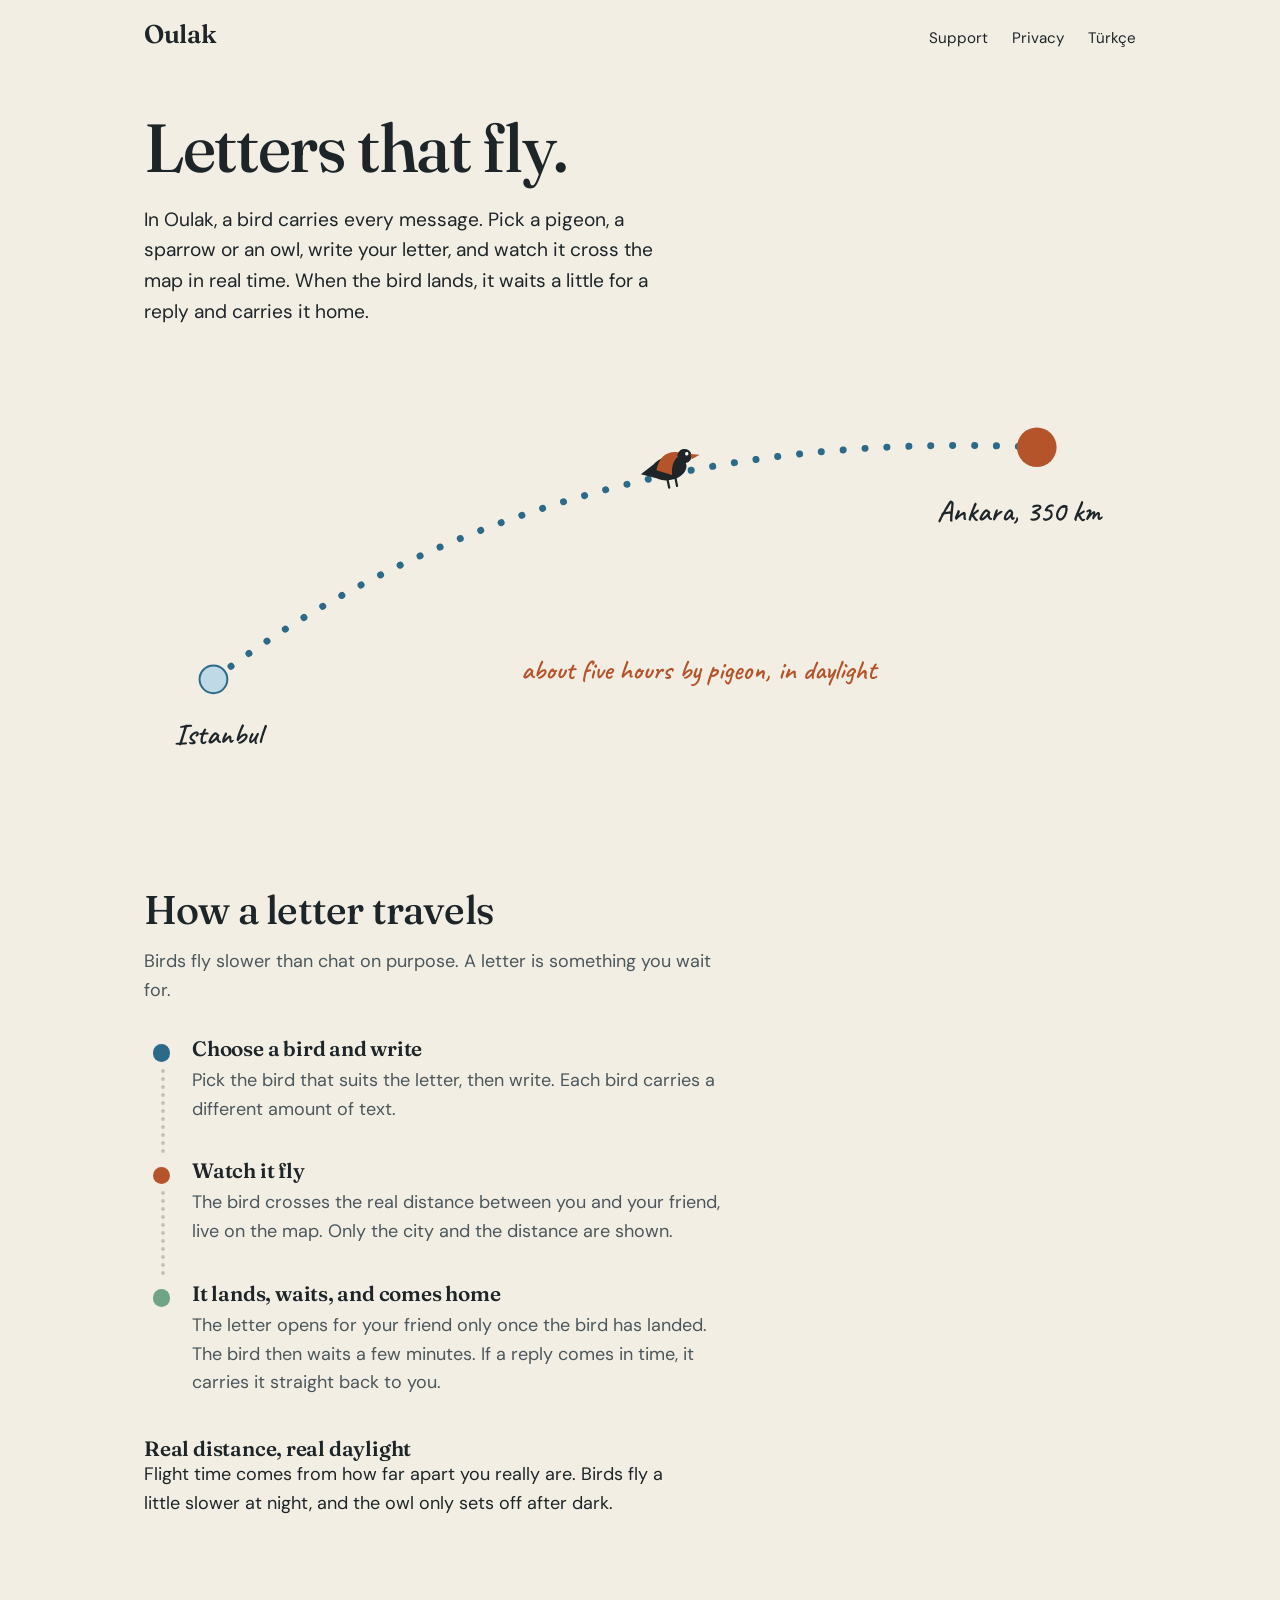
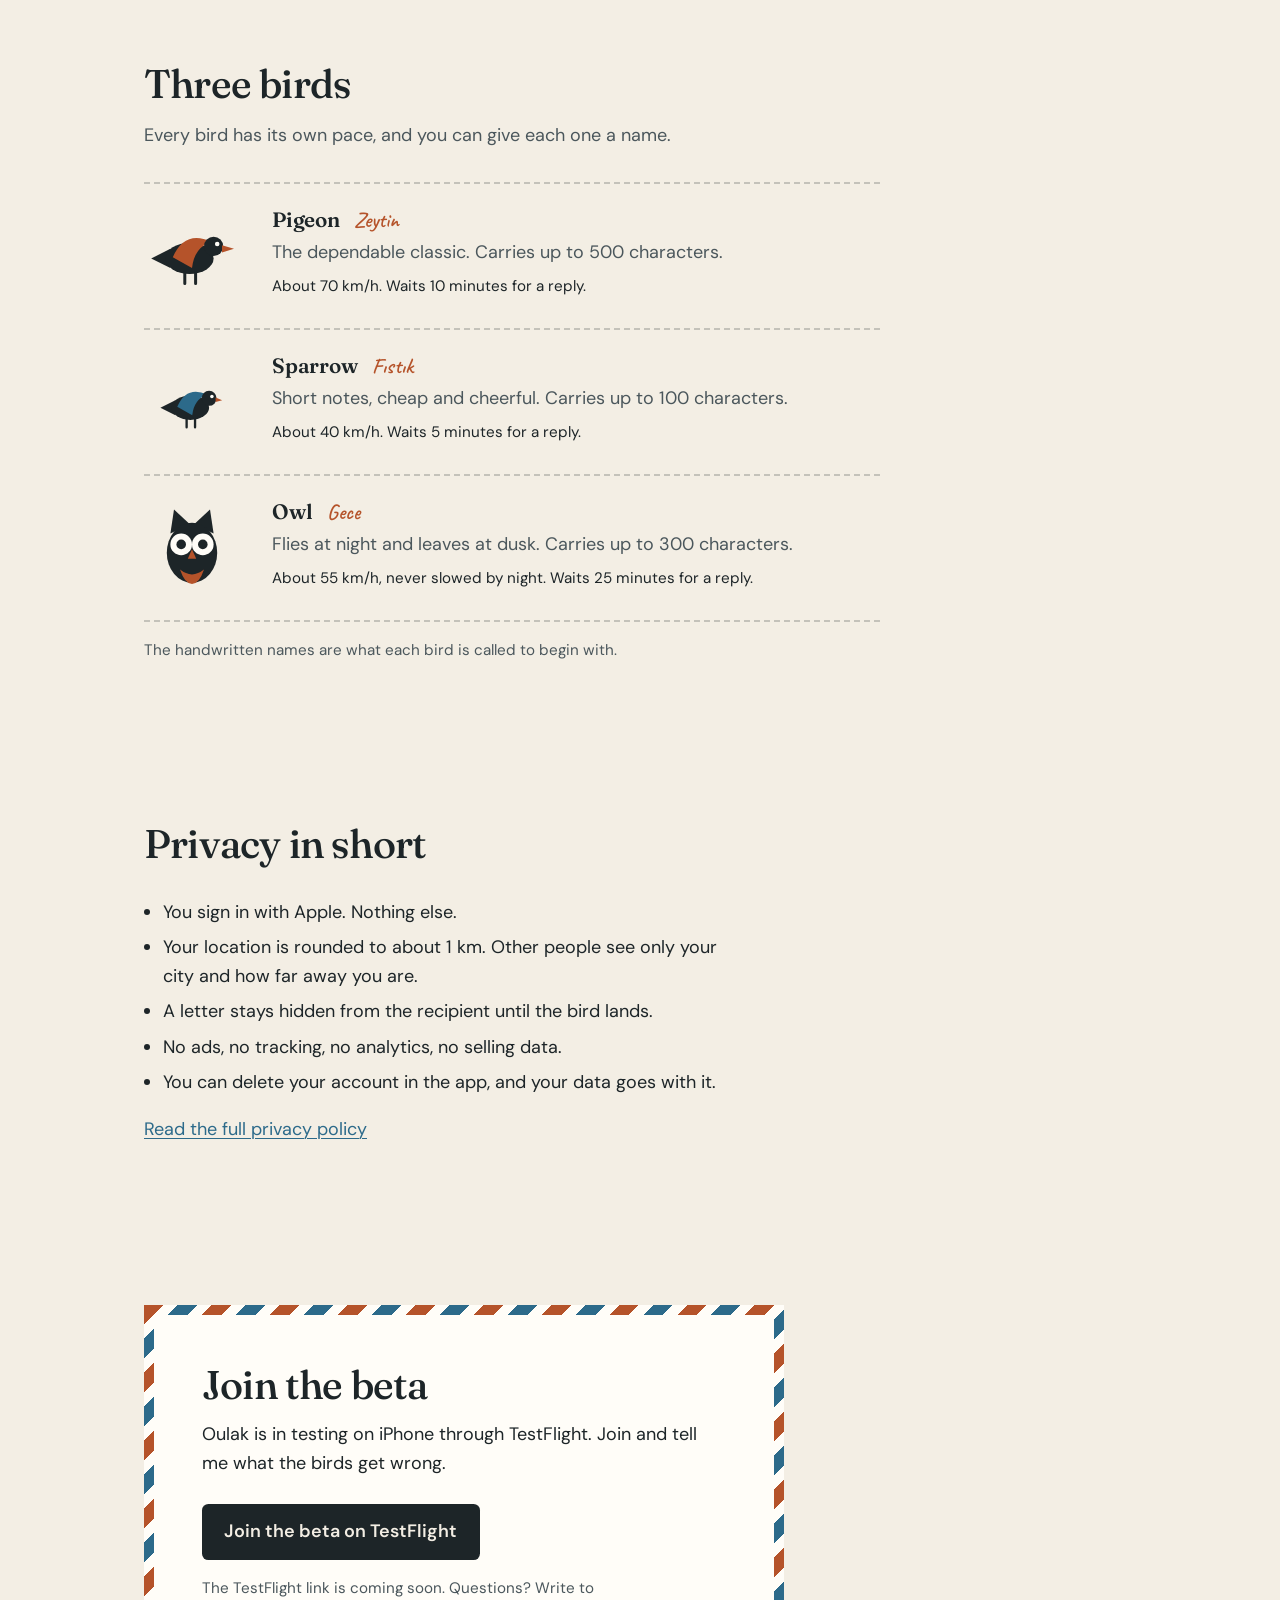
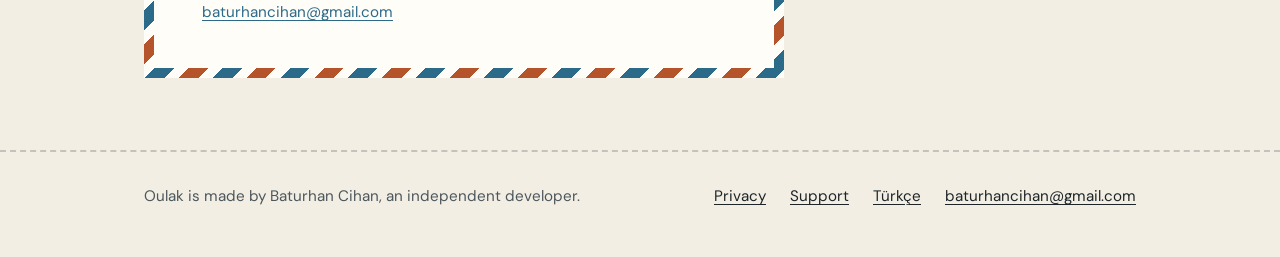
==== index.html @ 566d4d0f "Oulak website: landing, privacy policy and support in English and Turkish Co-Authored-By: Claude Opu" ====
<!doctype html>
<html lang="en">
<head>
<meta charset="utf-8">
<meta name="viewport" content="width=device-width, initial-scale=1">
<meta name="color-scheme" content="light dark">
<meta name="theme-color" content="#F3EEE4" media="(prefers-color-scheme: light)">
<meta name="theme-color" content="#151B1E" media="(prefers-color-scheme: dark)">
<title>Oulak: letters that fly</title>
<meta name="description" content="Oulak is an iPhone app where every letter is carried by a bird. Pick a pigeon, sparrow or owl, write, and watch it cross the map in real time.">
<link rel="alternate" hreflang="en" href="index.html">
<link rel="alternate" hreflang="tr" href="tr/index.html">
<link rel="alternate" hreflang="x-default" href="index.html">
<!-- TODO: once the site has a final domain, make og:image, og:url and the hreflang hrefs absolute URLs. -->
<meta property="og:type" content="website">
<meta property="og:site_name" content="Oulak">
<meta property="og:title" content="Oulak: letters that fly">
<meta property="og:description" content="Oulak is an iPhone app where every letter is carried by a bird. Pick a pigeon, sparrow or owl, write, and watch it cross the map in real time.">
<meta property="og:locale" content="en_US">
<meta property="og:locale:alternate" content="tr_TR">
<meta property="og:image" content="img/og.png">
<meta name="twitter:card" content="summary">
<link rel="icon" type="image/png" sizes="32x32" href="favicon-32.png">
<link rel="apple-touch-icon" href="apple-touch-icon.png">
<link rel="stylesheet" href="style.css">
</head>
<body>
<svg width="0" height="0" style="position:absolute" aria-hidden="true" focusable="false"><defs>
<symbol id="pigeon" viewBox="0 0 80 80" class="bird-art"><polygon class="b-ink" points="6,42 22,34 22,50"/><ellipse class="b-ink" cx="38" cy="42" rx="20" ry="13"/><path class="b-terra" d="M24 41 Q34 18 56 28 Q42 33 40 50 Z"/><circle class="b-ink" cx="58" cy="32" r="8"/><circle class="b-face" cx="61" cy="30" r="1.9"/><polygon class="b-terra" points="65,31 75,34 65,37"/><path d="M34 54v9M43 54v9" stroke="currentColor" stroke-width="2.5" stroke-linecap="round" fill="none"/></symbol>
<symbol id="sparrow" viewBox="0 0 80 80" class="bird-art"><g transform="translate(9 12) scale(.78)"><polygon class="b-ink" points="6,42 22,34 22,50"/><ellipse class="b-ink" cx="38" cy="42" rx="20" ry="13"/><path class="b-acc" d="M24 41 Q34 18 56 28 Q42 33 40 50 Z"/><circle class="b-ink" cx="58" cy="32" r="8"/><circle class="b-face" cx="61" cy="30" r="1.9"/><polygon class="b-terra" points="65,31 72,34 65,36"/><path d="M34 54v9M43 54v9" stroke="currentColor" stroke-width="2.5" stroke-linecap="round" fill="none"/></g></symbol>
<symbol id="owl" viewBox="0 0 80 80" class="bird-art"><polygon class="b-ink" points="22,28 25,8 38,20"/><polygon class="b-ink" points="58,28 55,8 42,20"/><ellipse class="b-ink" cx="40" cy="44" rx="21" ry="25"/><path class="b-terra" d="M30 58 Q40 66 50 58 Q46 70 40 70 Q34 70 30 58Z"/><circle class="b-face" cx="31" cy="37" r="9"/><circle class="b-face" cx="49" cy="37" r="9"/><circle class="b-ink" cx="31" cy="37" r="4"/><circle class="b-ink" cx="49" cy="37" r="4"/><polygon class="b-terra" points="40,41 36.5,49 43.5,49"/></symbol>
</defs></svg>
<header class="site-head"><div class="wrap">
<a class="mark" href="index.html" aria-label="Oulak">Oulak</a>
<nav aria-label="Main">
<a href="support.html">Support</a>
<a href="privacy.html">Privacy</a>
<a href="tr/index.html" hreflang="tr" lang="tr">Türkçe</a>
</nav>
</div></header>
<main>
<div class="wrap hero">
<h1>Letters that fly.</h1>
<p class="lede">In Oulak, a bird carries every message. Pick a pigeon, a sparrow or an owl, write your letter, and watch it cross the map in real time. When the bird lands, it waits a little for a reply and carries it home.</p>
<div class="flight">
<svg viewBox="0 0 1000 420" role="img" aria-label="A dotted flight path from Istanbul to Ankara, 350 km, with a pigeon part way along it.">
<path class="arc" d="M 70 330 C 280 170, 560 80, 900 96"/>
<circle class="dot-from" cx="70" cy="330" r="14"/>
<circle class="dot-to" cx="900" cy="96" r="20"/>
<text x="30" y="395">Istanbul</text>
<text x="965" y="170" text-anchor="end">Ankara, 350 km</text>
<text class="note" x="380" y="330">about five hours by pigeon, in daylight</text>
<g class="bird-fly"><use href="#pigeon" x="-36" y="-44" width="72" height="72"/></g>
</svg></div>
</div>
<section aria-labelledby="how"><div class="wrap"><div class="section-head"><h2 id="how">How a letter travels</h2><p>Birds fly slower than chat on purpose. A letter is something you wait for.</p></div>
<ol class="steps">
<li><h3>Choose a bird and write</h3><p>Pick the bird that suits the letter, then write. Each bird carries a different amount of text.</p></li>
<li><h3>Watch it fly</h3><p>The bird crosses the real distance between you and your friend, live on the map. Only the city and the distance are shown.</p></li>
<li><h3>It lands, waits, and comes home</h3><p>The letter opens for your friend only once the bird has landed. The bird then waits a few minutes. If a reply comes in time, it carries it straight back to you.</p></li>
</ol>
<div class="slow"><h3>Real distance, real daylight</h3><p>Flight time comes from how far apart you really are. Birds fly a little slower at night, and the owl only sets off after dark.</p></div>
</div></section>
<section aria-labelledby="birds"><div class="wrap"><div class="section-head"><h2 id="birds">Three birds</h2><p>Every bird has its own pace, and you can give each one a name.</p></div>
<ul class="birds">
<li><svg class="bird-art" viewBox="0 0 80 80" aria-hidden="true"><use href="#pigeon"/></svg><div><div class="name"><h3>Pigeon</h3><span class="hand">Zeytin</span></div><p>The dependable classic. Carries up to 500 characters.</p><p class="facts">About 70 km/h. Waits 10 minutes for a reply.</p></div></li>
<li><svg class="bird-art" viewBox="0 0 80 80" aria-hidden="true"><use href="#sparrow"/></svg><div><div class="name"><h3>Sparrow</h3><span class="hand">Fıstık</span></div><p>Short notes, cheap and cheerful. Carries up to 100 characters.</p><p class="facts">About 40 km/h. Waits 5 minutes for a reply.</p></div></li>
<li><svg class="bird-art" viewBox="0 0 80 80" aria-hidden="true"><use href="#owl"/></svg><div><div class="name"><h3>Owl</h3><span class="hand">Gece</span></div><p>Flies at night and leaves at dusk. Carries up to 300 characters.</p><p class="facts">About 55 km/h, never slowed by night. Waits 25 minutes for a reply.</p></div></li>
</ul>
<p class="fine">The handwritten names are what each bird is called to begin with.</p></div></section>
<section aria-labelledby="privacy"><div class="wrap"><div class="section-head"><h2 id="privacy">Privacy in short</h2></div><div class="plain"><ul>
<li>You sign in with Apple. Nothing else.</li>
<li>Your location is rounded to about 1 km. Other people see only your city and how far away you are.</li>
<li>A letter stays hidden from the recipient until the bird lands.</li>
<li>No ads, no tracking, no analytics, no selling data.</li>
<li>You can delete your account in the app, and your data goes with it.</li>
</ul><p><a href="privacy.html">Read the full privacy policy</a></p></div></div></section>
<section id="testflight" aria-labelledby="beta"><div class="wrap"><div class="envelope">
<h2 id="beta">Join the beta</h2>
<p>Oulak is in testing on iPhone through TestFlight. Join and tell me what the birds get wrong.</p>
<!-- TODO: replace href="#testflight" with the public TestFlight link when it exists. -->
<a class="button" href="#testflight">Join the beta on TestFlight</a>
<p class="note">The TestFlight link is coming soon. Questions? Write to <a href="mailto:baturhancihan@gmail.com">baturhancihan@gmail.com</a></p>
</div></div></section>
</main>
<footer class="site-foot"><div class="wrap">
<p>Oulak is made by Baturhan Cihan, an independent developer.</p>
<nav aria-label="Footer">
<a href="privacy.html">Privacy</a>
<a href="support.html">Support</a>
<a href="tr/index.html" hreflang="tr" lang="tr">Türkçe</a>
<a href="mailto:baturhancihan@gmail.com">baturhancihan@gmail.com</a>
</nav>
</div></footer>
</body>
</html>
---- style.css ----
/* Oulak site. Plain CSS, no build step. Fonts are self hosted (SIL OFL, see fonts/). */

@font-face {
  font-family: "Fraunces";
  src: url("fonts/Fraunces-Variable.ttf") format("truetype");
  font-weight: 100 900;
  font-display: swap;
}
@font-face {
  font-family: "DM Sans";
  src: url("fonts/DMSans-Variable.ttf") format("truetype");
  font-weight: 100 1000;
  font-display: swap;
}
@font-face {
  font-family: "Caveat";
  src: url("fonts/Caveat-Variable.ttf") format("truetype");
  font-weight: 400 700;
  font-display: swap;
}

:root {
  --paper: #f3eee4;
  --surface: #fffdf8;
  --ink: #1d2528;
  --ink-soft: #4b575c;
  --accent: #2c6a8a;
  --terra: #b5532a;
  --green: #6fa487;
  --sky: #bfd9e6;
  --rule: rgba(29, 37, 40, 0.22);
  --link: #2c6a8a;
  --serif: "Fraunces", "Iowan Old Style", Georgia, serif;
  --sans: "DM Sans", system-ui, -apple-system, "Segoe UI", sans-serif;
  --hand: "Caveat", "Segoe Print", cursive;
  --gutter: 1.25rem;
  --wide: 66rem;
  --prose: 40rem;
}

@media (prefers-color-scheme: dark) {
  :root:not([data-theme="light"]) {
    --paper: #151b1e;
    --surface: #1d2528;
    --ink: #f3eee4;
    --ink-soft: #b4bbbc;
    --accent: #86bbd6;
    --terra: #e08a62;
    --green: #7fb698;
    --sky: #2b4452;
    --rule: rgba(243, 238, 228, 0.28);
    --link: #86bbd6;
  }
}
:root[data-theme="dark"] {
  --paper: #151b1e;
  --surface: #1d2528;
  --ink: #f3eee4;
  --ink-soft: #b4bbbc;
  --accent: #86bbd6;
  --terra: #e08a62;
  --green: #7fb698;
  --sky: #2b4452;
  --rule: rgba(243, 238, 228, 0.28);
  --link: #86bbd6;
}

*, *::before, *::after { box-sizing: border-box; }

html { -webkit-text-size-adjust: 100%; }

body {
  margin: 0;
  background: var(--paper);
  color: var(--ink);
  font-family: var(--sans);
  font-size: 1.0625rem;
  line-height: 1.6;
  overflow-wrap: break-word;
}

img, svg { max-width: 100%; }

a { color: var(--link); text-underline-offset: 0.18em; text-decoration-thickness: 0.07em; }
a:hover { text-decoration-thickness: 0.14em; }
:focus-visible { outline: 3px solid var(--terra); outline-offset: 3px; border-radius: 2px; }

.wrap { width: 100%; max-width: var(--wide); margin: 0 auto; padding: 0 var(--gutter); }

/* Header */
.site-head { padding: 1.25rem 0; }
.site-head .wrap { display: flex; flex-wrap: wrap; align-items: baseline; justify-content: space-between; gap: 0.5rem 1.5rem; }
.mark { font-family: var(--serif); font-weight: 600; font-size: 1.6rem; letter-spacing: -0.01em; color: var(--ink); text-decoration: none; line-height: 1; }
.site-head nav { display: flex; flex-wrap: wrap; gap: 0.25rem 1.5rem; font-size: 0.95rem; }
.site-head nav a { color: var(--ink); text-decoration: none; padding: 0.35rem 0; border-bottom: 1px dashed transparent; }
.site-head nav a:hover { border-bottom-color: var(--ink); }
.site-head nav a[aria-current="page"] { border-bottom: 1px dashed var(--terra); }

/* Type */
h1, h2, h3 { font-family: var(--serif); font-weight: 500; line-height: 1.12; letter-spacing: -0.02em; margin: 0; text-wrap: balance; }
h1 { font-size: clamp(2.5rem, 9vw, 4.25rem); }
h2 { font-size: clamp(1.75rem, 5vw, 2.5rem); }
h3 { font-size: 1.3rem; letter-spacing: -0.01em; font-weight: 600; }
p { margin: 0 0 1em; }
.hand { font-family: var(--hand); font-weight: 600; font-size: 1.5rem; line-height: 1.15; color: var(--terra); }

/* Hero */
.hero { padding-top: 1rem; padding-bottom: 3rem; }
.hero h1 { max-width: 12ch; }
.hero .lede { max-width: 34rem; font-size: 1.2rem; margin-top: 1.25rem; color: var(--ink); }
.flight { position: relative; margin-top: 1.5rem; }
.flight svg { display: block; width: 100%; height: auto; overflow: visible; }
.flight .arc { fill: none; stroke: var(--accent); stroke-width: 7; stroke-linecap: round; stroke-dasharray: 0.1 22; }
.flight .dot-from { fill: var(--sky); stroke: var(--accent); stroke-width: 2; }
.flight .dot-to { fill: var(--terra); }
.flight text { font-family: var(--hand); font-weight: 600; fill: var(--ink); font-size: 30px; }
.flight text.note { fill: var(--terra); font-size: 28px; }
.bird-fly { offset-path: path("M 70 330 C 280 170, 560 80, 900 96"); offset-rotate: auto; offset-distance: 58%; }
.bird-fly .wing, .bird-fly .glyph-fill { fill: var(--ink); }
.bird-fly .wing { fill: var(--terra); }
@media (prefers-reduced-motion: no-preference) {
  .bird-fly { animation: fly 5.5s cubic-bezier(0.3, 0.1, 0.25, 1) 0.4s both; }
  @keyframes fly { from { offset-distance: 0%; } to { offset-distance: 58%; } }
}

/* Sections */
section { padding: 3.25rem 0; }
.section-head { max-width: 36rem; margin-bottom: 2rem; }
.section-head p { margin-top: 0.9rem; color: var(--ink-soft); }

/* Steps as a flight path of dots */
.steps { list-style: none; margin: 0; padding: 0; max-width: 40rem; }
.steps li { position: relative; padding: 0 0 2.25rem 3rem; }
.steps li:last-child { padding-bottom: 0; }
.steps li::before { content: ""; position: absolute; left: 0.55rem; top: 0.45rem; width: 1.1rem; height: 1.1rem; border-radius: 50%; background: var(--dot, var(--accent)); }
.steps li::after { content: ""; position: absolute; left: 1.05rem; top: 2rem; bottom: 0.4rem; border-left: 4px dotted var(--rule); }
.steps li:last-child::after { display: none; }
.steps li:nth-child(1) { --dot: var(--accent); }
.steps li:nth-child(2) { --dot: var(--terra); }
.steps li:nth-child(3) { --dot: var(--green); }
.steps h3 { margin-bottom: 0.35rem; }
.steps p { margin: 0; color: var(--ink-soft); max-width: 34rem; }

.slow { margin-top: 2.5rem; max-width: 34rem; }
.slow p { margin: 0; }

/* Birds */
.birds { list-style: none; margin: 0; padding: 0; max-width: 46rem; }
.birds li { display: grid; grid-template-columns: 4.5rem 1fr; gap: 0 1.25rem; padding: 1.5rem 0; border-top: 2px dashed var(--rule); }
.birds li:last-child { border-bottom: 2px dashed var(--rule); }
.birds svg { width: 4.5rem; height: 4.5rem; }
.birds .name { display: flex; flex-wrap: wrap; align-items: baseline; gap: 0 0.9rem; }
.birds .name .hand { font-size: 1.35rem; }
.birds p { margin: 0.3rem 0 0; color: var(--ink-soft); }
.birds .facts { color: var(--ink); font-size: 0.95rem; margin-top: 0.5rem; }
.bird-art .b-ink { fill: var(--ink); }
.bird-art .b-terra { fill: var(--terra); }
.bird-art .b-sky { fill: var(--sky); }
.bird-art .b-face { fill: var(--surface); }

/* Privacy short + prose */
.plain { max-width: 38rem; }
.plain ul { padding-left: 1.2rem; margin: 0 0 1em; }
.plain li { margin-bottom: 0.4rem; }

/* Beta envelope */
.envelope {
  position: relative;
  max-width: 40rem;
  padding: 2.25rem 1.5rem 2rem;
  background: var(--surface);
  border: 10px solid transparent;
  border-image: repeating-linear-gradient(135deg, var(--terra) 0 14px, var(--surface) 14px 24px, var(--accent) 24px 38px, var(--surface) 38px 48px) 10;
}
.envelope h2 { margin-bottom: 0.75rem; }
.envelope .note { margin: 1rem 0 0; font-size: 0.95rem; color: var(--ink-soft); }
.button {
  display: inline-block;
  background: var(--ink);
  color: var(--paper);
  font-weight: 600;
  text-decoration: none;
  padding: 0.85rem 1.4rem;
  border-radius: 0.4rem;
  margin-top: 0.5rem;
}
.button:hover { background: var(--terra); color: #fff; }

/* Doc pages (privacy, support) */
.doc { padding: 1rem 0 4rem; }
.doc .wrap > * { max-width: var(--prose); }
.doc h1 { font-size: clamp(2.2rem, 7vw, 3.25rem); margin-bottom: 0.75rem; }
.doc h2 { font-size: 1.55rem; margin: 2.75rem 0 0.75rem; letter-spacing: -0.015em; }
.doc h3 { margin: 1.5rem 0 0.4rem; }
.doc ul { padding-left: 1.2rem; margin: 0 0 1em; }
.doc li { margin-bottom: 0.45rem; }
.doc .meta { color: var(--ink-soft); margin-bottom: 2rem; }
.doc .short { background: var(--surface); border-left: 6px solid var(--green); padding: 1.1rem 1.25rem 0.6rem; margin-bottom: 1rem; }
.doc .short h2 { margin: 0 0 0.6rem; font-size: 1.25rem; }
.doc dl { margin: 0 0 1em; }
.doc dt { font-weight: 600; margin-top: 1.1rem; }
.doc dd { margin: 0.2rem 0 0; }
.faq details { border-top: 2px dashed var(--rule); padding: 0.9rem 0; }
.faq details:last-of-type { border-bottom: 2px dashed var(--rule); }
.faq summary { cursor: pointer; font-family: var(--serif); font-weight: 600; font-size: 1.2rem; line-height: 1.3; }
.faq details > *:not(summary) { margin-top: 0.6rem; }
.faq details p:last-child { margin-bottom: 0; }

/* Footer */
.site-foot { border-top: 2px dashed var(--rule); padding: 2rem 0 3rem; font-size: 0.95rem; color: var(--ink-soft); }
.site-foot .wrap { display: grid; gap: 1rem; }
.site-foot nav { display: flex; flex-wrap: wrap; gap: 0.4rem 1.5rem; }
.site-foot a { color: var(--ink); }
.site-foot p { margin: 0; }

/* 404 */
.lost { padding-top: 3rem; padding-bottom: 5rem; }
.lost p { max-width: 28rem; margin-top: 1rem; }

@media (min-width: 48rem) {
  :root { --gutter: 2rem; }
  body { font-size: 1.125rem; }
  section { padding: 4.5rem 0; }
  .hero { padding-top: 2rem; }
  .birds li { grid-template-columns: 6rem 1fr; gap: 0 2rem; }
  .birds svg { width: 6rem; height: 6rem; }
  .envelope { padding: 3rem 3rem 2.75rem; }
  .site-foot .wrap { grid-template-columns: 1fr auto; align-items: start; }
}

.bird-art .b-acc { fill: var(--accent); }
.fine { margin-top: 1rem; color: var(--ink-soft); font-size: 0.95rem; }
@media (max-width: 40rem) {
  .flight text { font-size: 48px; }
  .flight text.note { display: none; }
  .flight .arc { stroke-width: 12; stroke-dasharray: 0.1 38; }
}
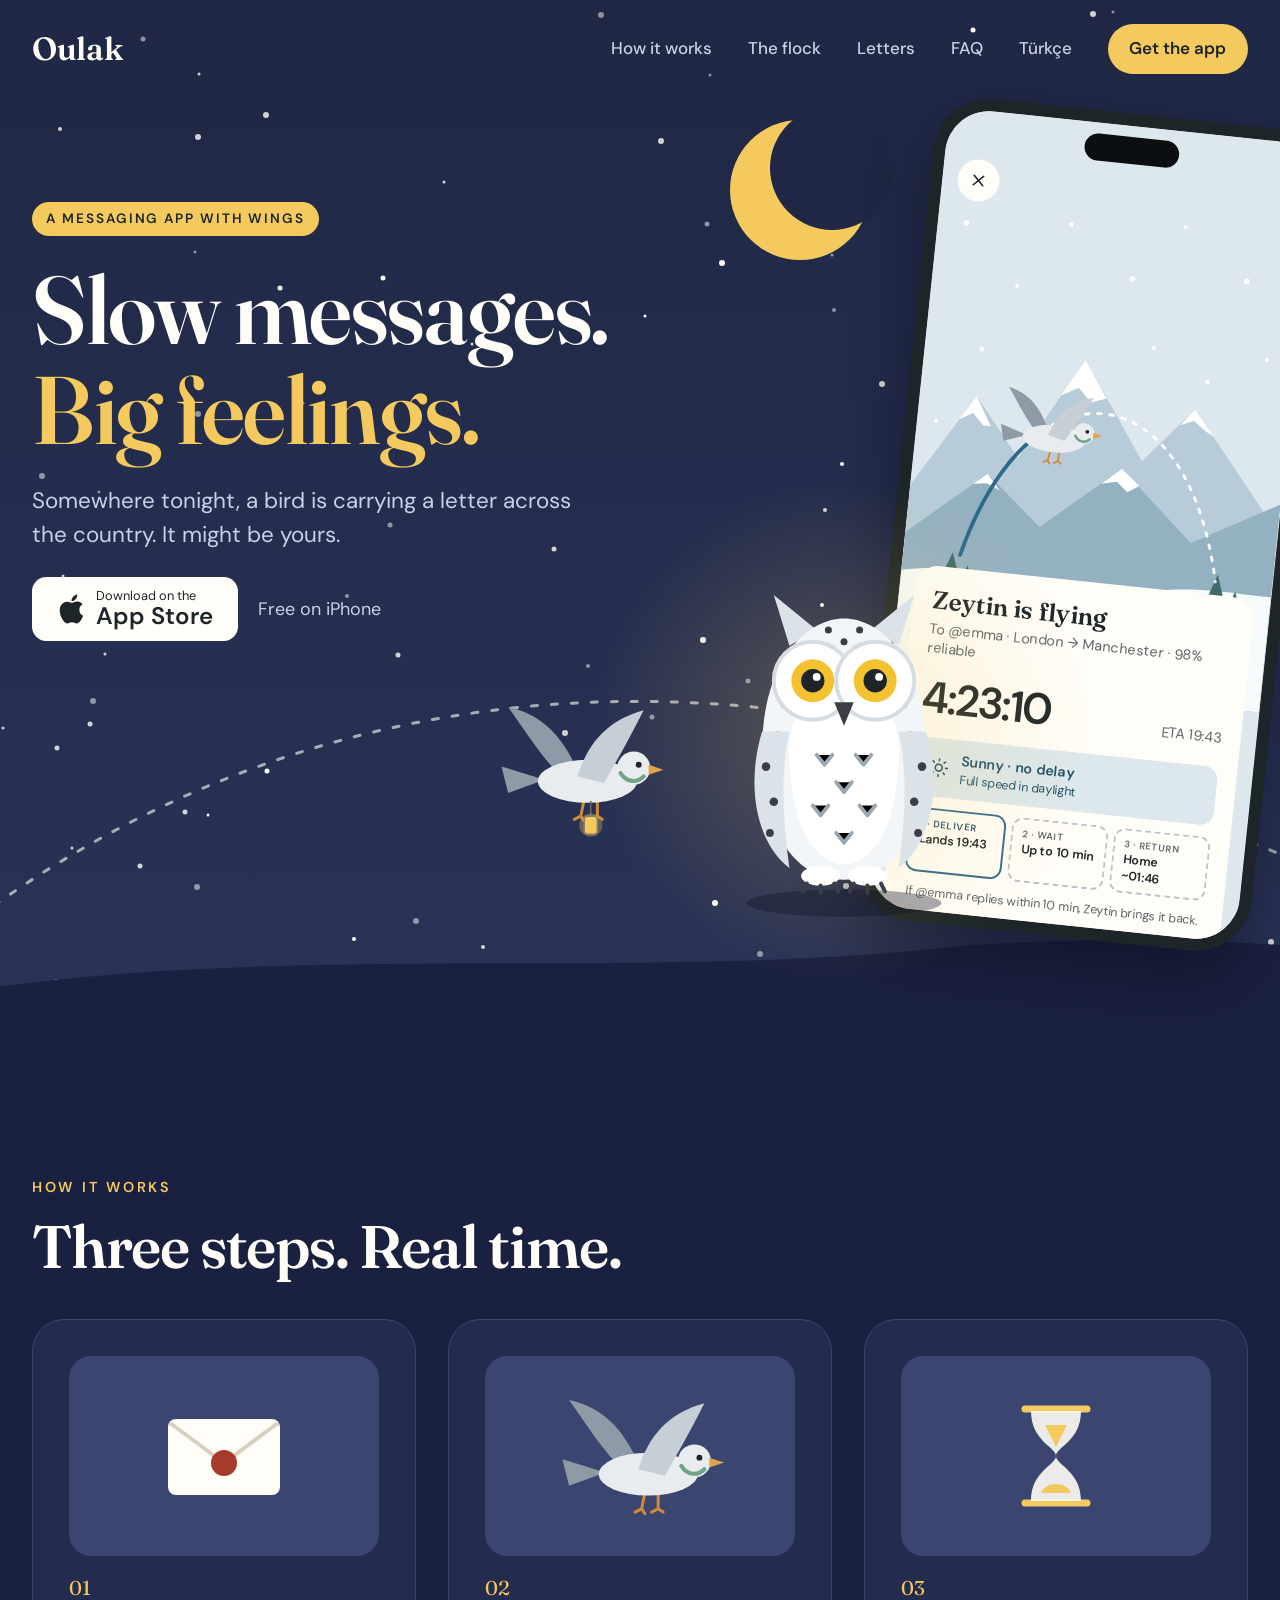
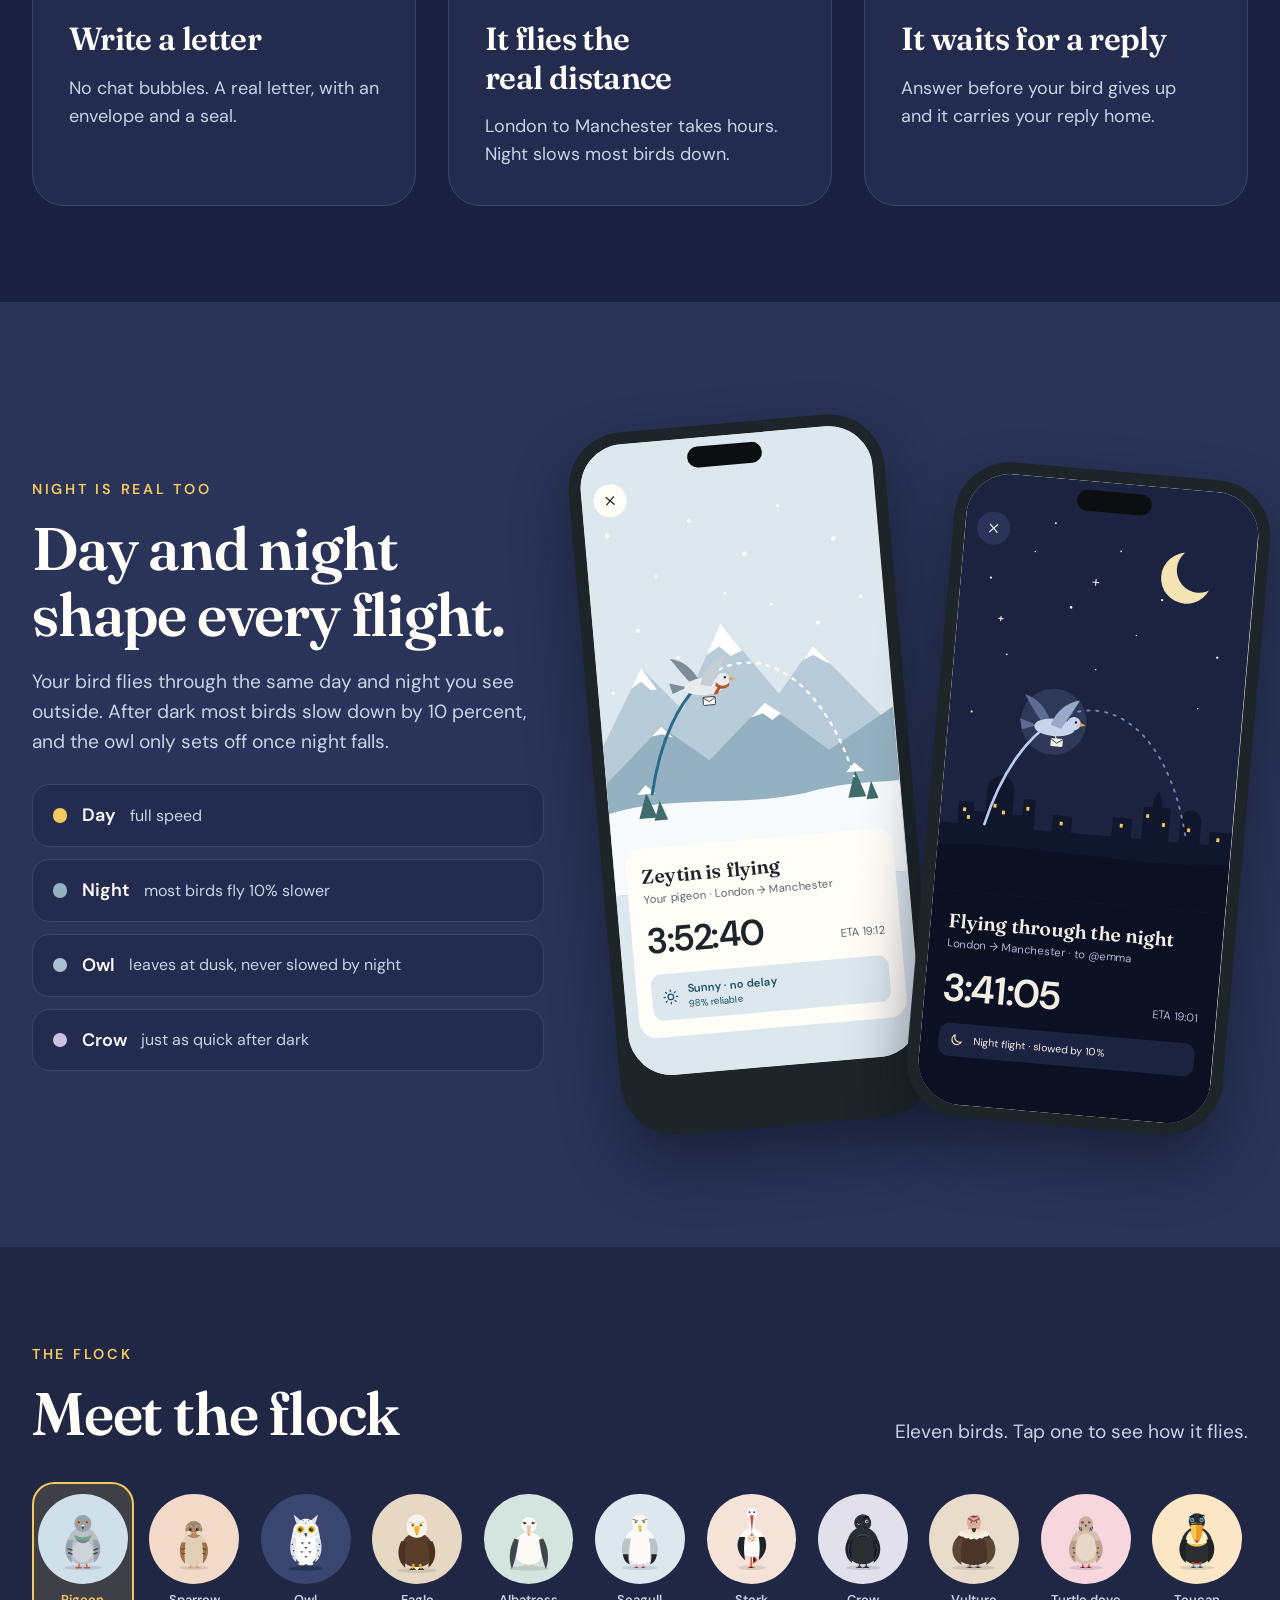
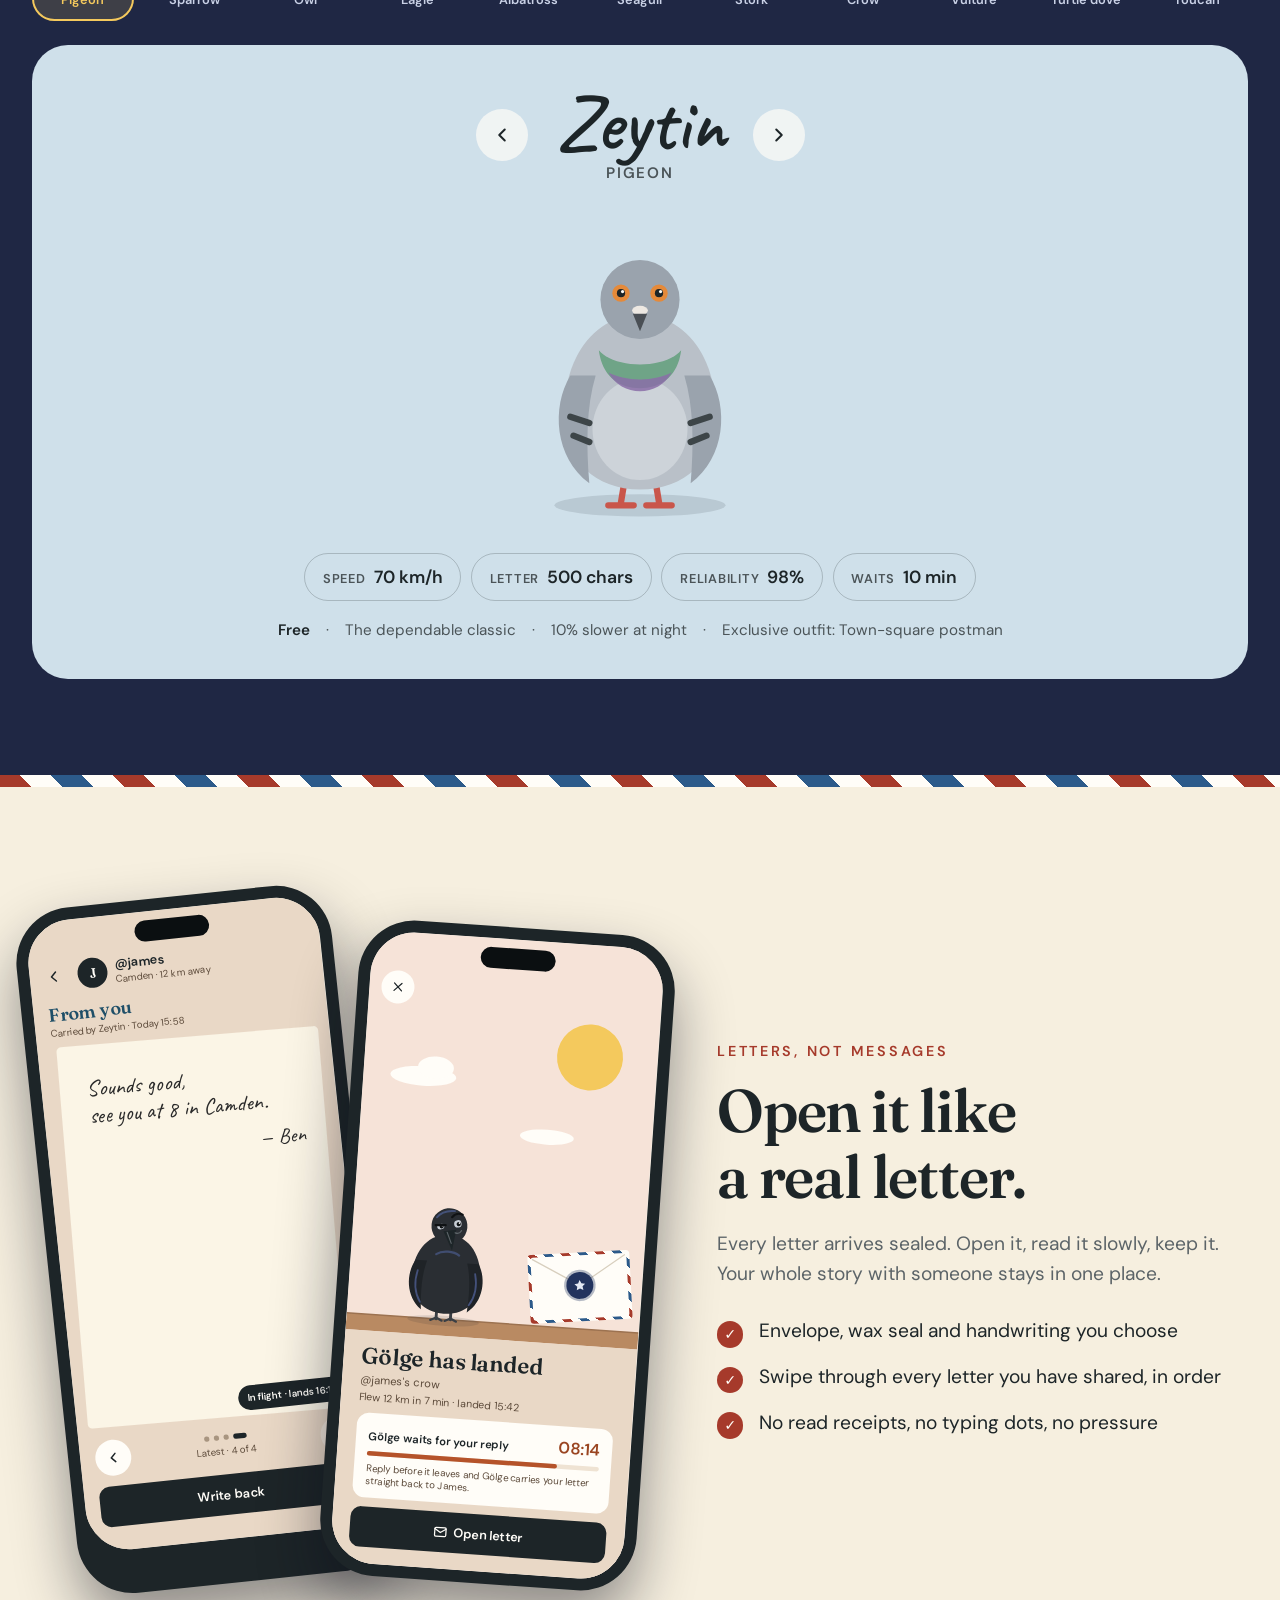
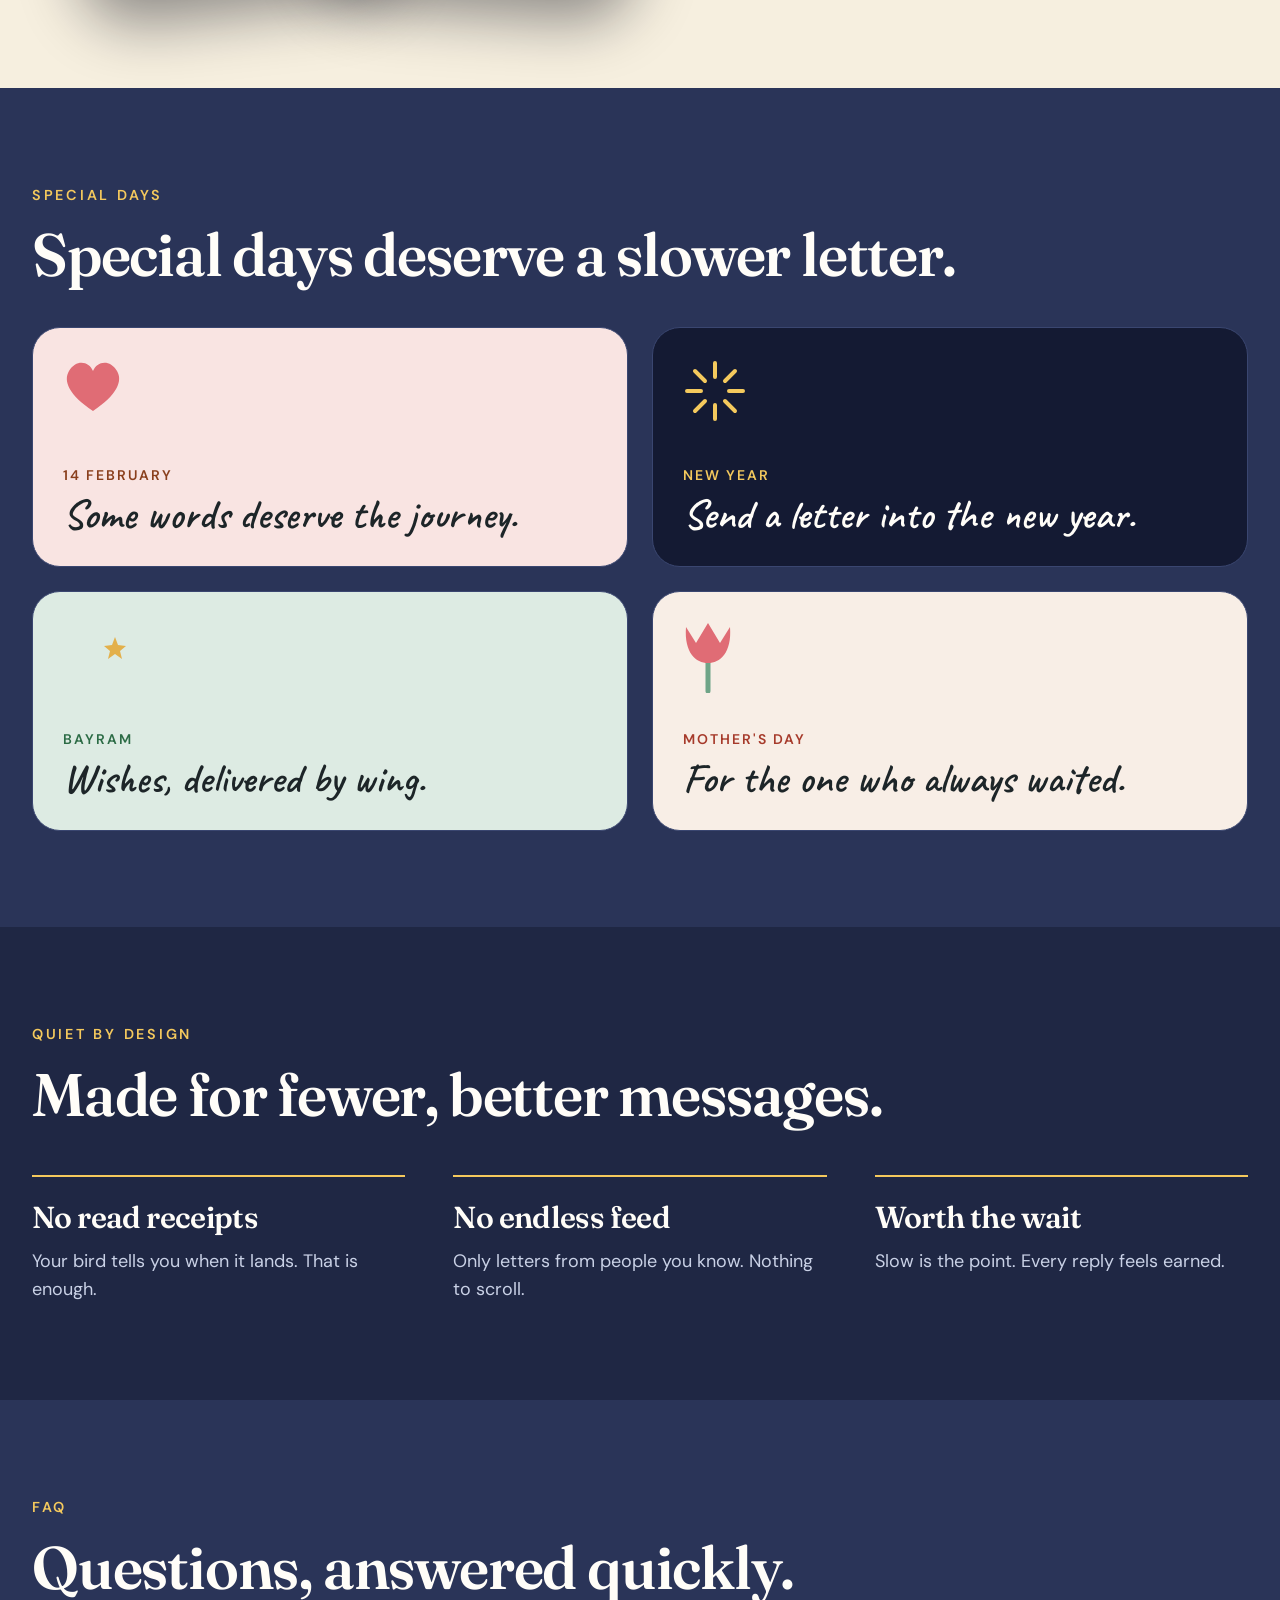
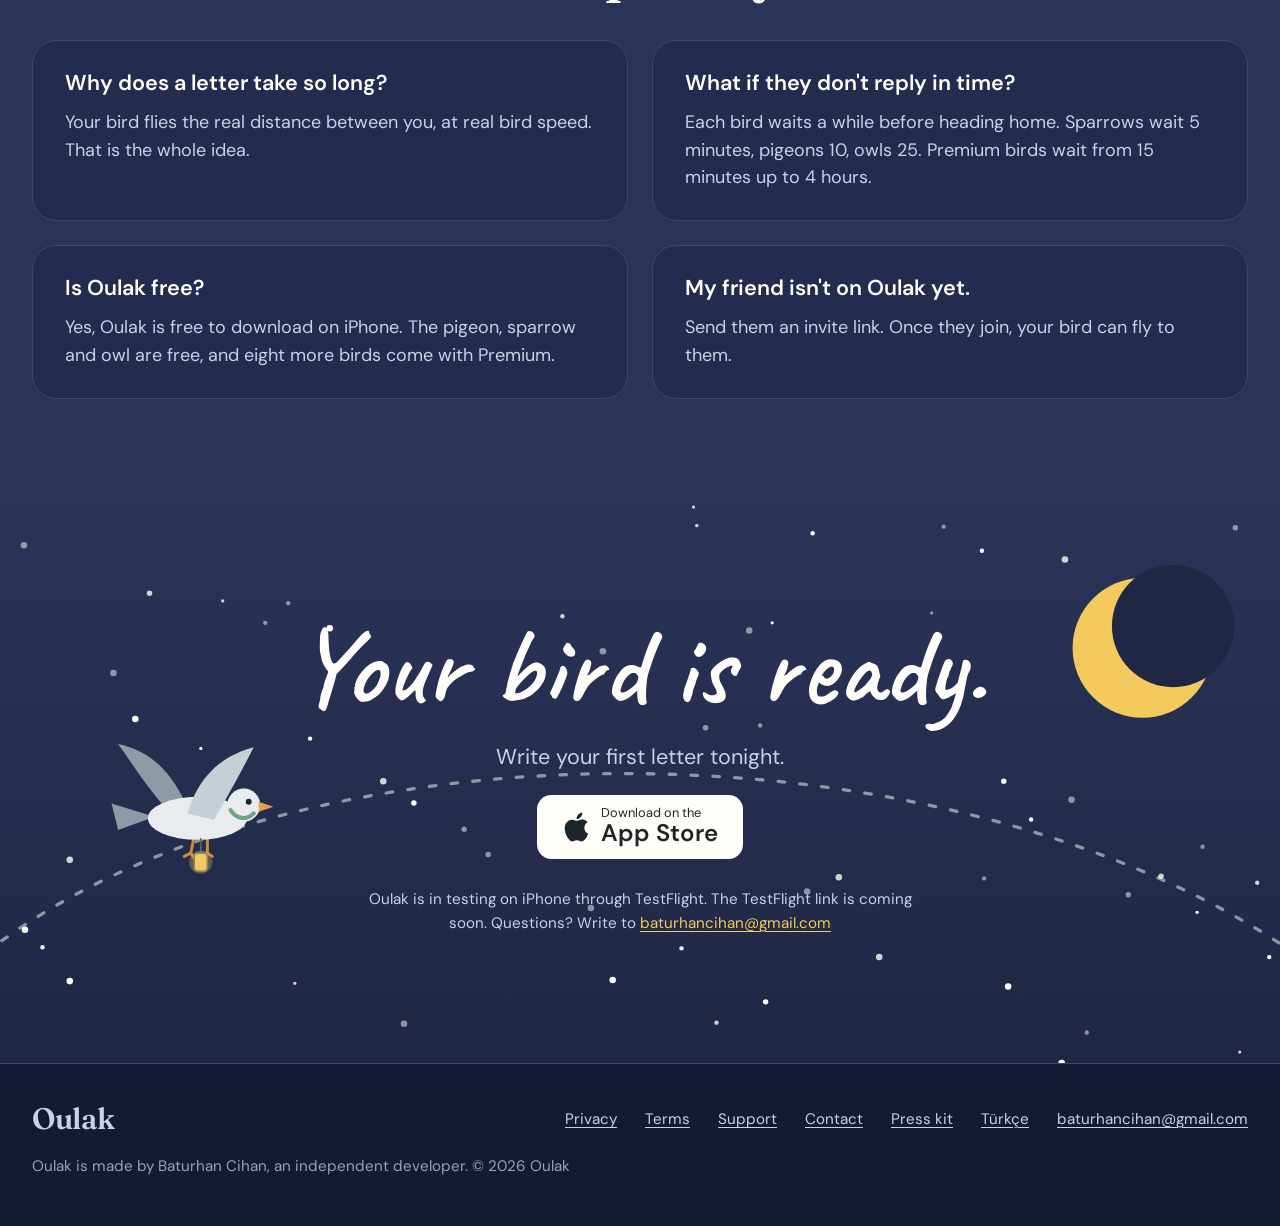
==== commit ef109102: "Oulak website update" ====
--- a/index.html
+++ b/index.html
@@ -3,9 +3,8 @@
 <head>
 <meta charset="utf-8">
 <meta name="viewport" content="width=device-width, initial-scale=1">
-<meta name="color-scheme" content="light dark">
-<meta name="theme-color" content="#F3EEE4" media="(prefers-color-scheme: light)">
-<meta name="theme-color" content="#151B1E" media="(prefers-color-scheme: dark)">
+<meta name="color-scheme" content="dark">
+<meta name="theme-color" content="#1F2744">
 <title>Oulak: letters that fly</title>
 <meta name="description" content="Oulak is an iPhone app where every letter is carried by a bird. Pick a pigeon, sparrow or owl, write, and watch it cross the map in real time.">
 <link rel="alternate" hreflang="en" href="index.html">
@@ -23,74 +22,341 @@
 <link rel="icon" type="image/png" sizes="32x32" href="favicon-32.png">
 <link rel="apple-touch-icon" href="apple-touch-icon.png">
 <link rel="stylesheet" href="style.css">
+<style>
+#b-pigeon:checked ~ .flock-stage .p-pigeon{display:flex}
+#b-pigeon:checked ~ .flock-pick label[for="b-pigeon"]{background:rgba(244,201,93,.14);border-color:var(--gold)}
+#b-pigeon:checked ~ .flock-pick label[for="b-pigeon"] .pick-name{color:var(--gold)}
+#b-pigeon:focus-visible ~ .flock-pick label[for="b-pigeon"]{outline:3px solid var(--gold);outline-offset:2px}
+#b-sparrow:checked ~ .flock-stage .p-sparrow{display:flex}
+#b-sparrow:checked ~ .flock-pick label[for="b-sparrow"]{background:rgba(244,201,93,.14);border-color:var(--gold)}
+#b-sparrow:checked ~ .flock-pick label[for="b-sparrow"] .pick-name{color:var(--gold)}
+#b-sparrow:focus-visible ~ .flock-pick label[for="b-sparrow"]{outline:3px solid var(--gold);outline-offset:2px}
+#b-owl:checked ~ .flock-stage .p-owl{display:flex}
+#b-owl:checked ~ .flock-pick label[for="b-owl"]{background:rgba(244,201,93,.14);border-color:var(--gold)}
+#b-owl:checked ~ .flock-pick label[for="b-owl"] .pick-name{color:var(--gold)}
+#b-owl:focus-visible ~ .flock-pick label[for="b-owl"]{outline:3px solid var(--gold);outline-offset:2px}
+#b-eagle:checked ~ .flock-stage .p-eagle{display:flex}
+#b-eagle:checked ~ .flock-pick label[for="b-eagle"]{background:rgba(244,201,93,.14);border-color:var(--gold)}
+#b-eagle:checked ~ .flock-pick label[for="b-eagle"] .pick-name{color:var(--gold)}
+#b-eagle:focus-visible ~ .flock-pick label[for="b-eagle"]{outline:3px solid var(--gold);outline-offset:2px}
+#b-albatross:checked ~ .flock-stage .p-albatross{display:flex}
+#b-albatross:checked ~ .flock-pick label[for="b-albatross"]{background:rgba(244,201,93,.14);border-color:var(--gold)}
+#b-albatross:checked ~ .flock-pick label[for="b-albatross"] .pick-name{color:var(--gold)}
+#b-albatross:focus-visible ~ .flock-pick label[for="b-albatross"]{outline:3px solid var(--gold);outline-offset:2px}
+#b-seagull:checked ~ .flock-stage .p-seagull{display:flex}
+#b-seagull:checked ~ .flock-pick label[for="b-seagull"]{background:rgba(244,201,93,.14);border-color:var(--gold)}
+#b-seagull:checked ~ .flock-pick label[for="b-seagull"] .pick-name{color:var(--gold)}
+#b-seagull:focus-visible ~ .flock-pick label[for="b-seagull"]{outline:3px solid var(--gold);outline-offset:2px}
+#b-stork:checked ~ .flock-stage .p-stork{display:flex}
+#b-stork:checked ~ .flock-pick label[for="b-stork"]{background:rgba(244,201,93,.14);border-color:var(--gold)}
+#b-stork:checked ~ .flock-pick label[for="b-stork"] .pick-name{color:var(--gold)}
+#b-stork:focus-visible ~ .flock-pick label[for="b-stork"]{outline:3px solid var(--gold);outline-offset:2px}
+#b-crow:checked ~ .flock-stage .p-crow{display:flex}
+#b-crow:checked ~ .flock-pick label[for="b-crow"]{background:rgba(244,201,93,.14);border-color:var(--gold)}
+#b-crow:checked ~ .flock-pick label[for="b-crow"] .pick-name{color:var(--gold)}
+#b-crow:focus-visible ~ .flock-pick label[for="b-crow"]{outline:3px solid var(--gold);outline-offset:2px}
+#b-vulture:checked ~ .flock-stage .p-vulture{display:flex}
+#b-vulture:checked ~ .flock-pick label[for="b-vulture"]{background:rgba(244,201,93,.14);border-color:var(--gold)}
+#b-vulture:checked ~ .flock-pick label[for="b-vulture"] .pick-name{color:var(--gold)}
+#b-vulture:focus-visible ~ .flock-pick label[for="b-vulture"]{outline:3px solid var(--gold);outline-offset:2px}
+#b-kumru:checked ~ .flock-stage .p-kumru{display:flex}
+#b-kumru:checked ~ .flock-pick label[for="b-kumru"]{background:rgba(244,201,93,.14);border-color:var(--gold)}
+#b-kumru:checked ~ .flock-pick label[for="b-kumru"] .pick-name{color:var(--gold)}
+#b-kumru:focus-visible ~ .flock-pick label[for="b-kumru"]{outline:3px solid var(--gold);outline-offset:2px}
+#b-toucan:checked ~ .flock-stage .p-toucan{display:flex}
+#b-toucan:checked ~ .flock-pick label[for="b-toucan"]{background:rgba(244,201,93,.14);border-color:var(--gold)}
+#b-toucan:checked ~ .flock-pick label[for="b-toucan"] .pick-name{color:var(--gold)}
+#b-toucan:focus-visible ~ .flock-pick label[for="b-toucan"]{outline:3px solid var(--gold);outline-offset:2px}
+</style>
 </head>
-<body>
+<body class="home">
 <svg width="0" height="0" style="position:absolute" aria-hidden="true" focusable="false"><defs>
-<symbol id="pigeon" viewBox="0 0 80 80" class="bird-art"><polygon class="b-ink" points="6,42 22,34 22,50"/><ellipse class="b-ink" cx="38" cy="42" rx="20" ry="13"/><path class="b-terra" d="M24 41 Q34 18 56 28 Q42 33 40 50 Z"/><circle class="b-ink" cx="58" cy="32" r="8"/><circle class="b-face" cx="61" cy="30" r="1.9"/><polygon class="b-terra" points="65,31 75,34 65,37"/><path d="M34 54v9M43 54v9" stroke="currentColor" stroke-width="2.5" stroke-linecap="round" fill="none"/></symbol>
-<symbol id="sparrow" viewBox="0 0 80 80" class="bird-art"><g transform="translate(9 12) scale(.78)"><polygon class="b-ink" points="6,42 22,34 22,50"/><ellipse class="b-ink" cx="38" cy="42" rx="20" ry="13"/><path class="b-acc" d="M24 41 Q34 18 56 28 Q42 33 40 50 Z"/><circle class="b-ink" cx="58" cy="32" r="8"/><circle class="b-face" cx="61" cy="30" r="1.9"/><polygon class="b-terra" points="65,31 72,34 65,36"/><path d="M34 54v9M43 54v9" stroke="currentColor" stroke-width="2.5" stroke-linecap="round" fill="none"/></g></symbol>
-<symbol id="owl" viewBox="0 0 80 80" class="bird-art"><polygon class="b-ink" points="22,28 25,8 38,20"/><polygon class="b-ink" points="58,28 55,8 42,20"/><ellipse class="b-ink" cx="40" cy="44" rx="21" ry="25"/><path class="b-terra" d="M30 58 Q40 66 50 58 Q46 70 40 70 Q34 70 30 58Z"/><circle class="b-face" cx="31" cy="37" r="9"/><circle class="b-face" cx="49" cy="37" r="9"/><circle class="b-ink" cx="31" cy="37" r="4"/><circle class="b-ink" cx="49" cy="37" r="4"/><polygon class="b-terra" points="40,41 36.5,49 43.5,49"/></symbol>
+<symbol id="art-pigeon" viewBox="0 0 240 220"><ellipse cx="120" cy="196" rx="54" ry="7" fill="#1D2528" opacity="0.12"/><path d="M110 182 L108 194 M100 196 L116 196 M130 182 L132 194 M124 196 L140 196" stroke="#C9564B" stroke-width="4" stroke-linecap="round"/><path d="M120 76 C 150 76, 168 104, 168 138 C 168 168, 148 186, 120 186 C 92 186, 72 168, 72 138 C 72 104, 90 76, 120 76 Z" fill="#B9C0C8"/><ellipse cx="120" cy="148" rx="30" ry="32" fill="#CDD3D9"/><path d="M76 114 C 64 134, 66 166, 88 182 C 86 158, 86 134, 92 114 Z" fill="#9AA3AD"/><path d="M164 114 C 176 134, 174 166, 152 182 C 154 158, 154 134, 148 114 Z" fill="#9AA3AD"/><path d="M76 140 L88 144 M78 152 L88 156" stroke="#3D4548" stroke-width="4" stroke-linecap="round"/><path d="M164 140 L152 144 M162 152 L152 156" stroke="#3D4548" stroke-width="4" stroke-linecap="round"/><path d="M94 98 C 104 110, 136 110, 146 98 C 144 114, 134 122, 120 122 C 106 122, 96 114, 94 98 Z" fill="#6FA487"/><path d="M100 112 C 110 118, 130 118, 140 112 C 136 120, 128 124, 120 124 C 112 124, 104 120, 100 112 Z" fill="#8B6FA8" opacity="0.85"/><circle cx="120" cy="66" r="25" fill="#9AA3AD"/><circle cx="108" cy="62" r="5.5" fill="#E58A3A"/><circle cx="132" cy="62" r="5.5" fill="#E58A3A"/><circle cx="108" cy="62" r="2.6" fill="#1D2528"/><circle cx="132" cy="62" r="2.6" fill="#1D2528"/><circle cx="109" cy="61" r="1" fill="#FFFDF8"/><circle cx="133" cy="61" r="1" fill="#FFFDF8"/><ellipse cx="120" cy="73" rx="5" ry="3" fill="#EDE8E2"/><path d="M115.5 75 L120 86 L124.5 75 Z" fill="#4A4F55"/></symbol>
+<symbol id="art-sparrow" viewBox="0 0 240 220"><ellipse cx="120" cy="196" rx="42" ry="6" fill="#1D2528" opacity="0.12"/><path d="M112 184 L110 194 M104 196 L116 196 M128 184 L130 194 M124 196 L136 196" stroke="#C8A07A" stroke-width="3" stroke-linecap="round"/><path d="M120 96 C 146 96, 160 118, 160 146 C 160 172, 142 188, 120 188 C 98 188, 80 172, 80 146 C 80 118, 94 96, 120 96 Z" fill="#E3CFB6"/><path d="M84 122 C 74 142, 78 170, 94 184 C 92 162, 92 140, 96 122 Z" fill="#A0704A"/><path d="M156 122 C 166 142, 162 170, 146 184 C 148 162, 148 140, 144 122 Z" fill="#A0704A"/><path d="M84 142 L94 140 M86 156 L94 154" stroke="#4E3424" stroke-width="2.5" stroke-linecap="round"/><path d="M156 142 L146 140 M154 156 L146 154" stroke="#4E3424" stroke-width="2.5" stroke-linecap="round"/><circle cx="120" cy="84" r="25" fill="#B08560"/><path d="M97 80 C 100 60, 140 60, 143 80 C 132 72, 108 72, 97 80 Z" fill="#8E8A86"/><ellipse cx="104" cy="94" rx="9" ry="6" fill="#E8DCCB"/><ellipse cx="136" cy="94" rx="9" ry="6" fill="#E8DCCB"/><path d="M100 76 C 104 73, 110 73, 114 75 M126 75 C 130 73, 136 73, 140 76" stroke="#EAD9BF" stroke-width="2.5" stroke-linecap="round"/><circle cx="110" cy="84" r="4.2" fill="#1D2528"/><circle cx="130" cy="84" r="4.2" fill="#1D2528"/><circle cx="111.4" cy="82.6" r="1.3" fill="#FFFDF8"/><circle cx="131.4" cy="82.6" r="1.3" fill="#FFFDF8"/><path d="M115.5 91 L120 102 L124.5 91 Z" fill="#C9A27A"/></symbol>
+<symbol id="art-owl" viewBox="0 0 240 220"><ellipse cx="120" cy="198" rx="50" ry="7" fill="#0B1022" opacity="0.35"/><path d="M92 66 L84 40 L106 58 Z" fill="#DCE3E8"/><path d="M148 66 L156 40 L134 58 Z" fill="#DCE3E8"/><path d="M78 120 C 78 72, 102 52, 120 52 C 138 52, 162 72, 162 120 C 162 160, 146 186, 120 186 C 94 186, 78 160, 78 120 Z" fill="#F3F6F8"/><g fill="#3A3F45"><circle cx="90" cy="96" r="2.5"/><circle cx="150" cy="96" r="2.5"/><circle cx="86" cy="112" r="2"/><circle cx="154" cy="112" r="2"/></g><path d="M92 120 C 92 96, 104 88, 120 88 C 136 88, 148 96, 148 120 C 148 156, 136 178, 120 178 C 104 178, 92 156, 92 120 Z" fill="#FFFFFF"/><g stroke="#9AA6B0" stroke-width="2" stroke-linecap="round" stroke-linejoin="round"><path d="M106 122 l4 5 l4 -5"/><path d="M126 122 l4 5 l4 -5"/><path d="M116 136 l4 5 l4 -5"/><path d="M104 148 l4 5 l4 -5"/><path d="M128 148 l4 5 l4 -5"/><path d="M116 162 l4 5 l4 -5"/></g><path d="M78 110 C 70 136, 74 166, 92 180 C 88 150, 88 128, 92 110 Z" fill="#DCE3E8"/><path d="M162 110 C 170 136, 166 166, 148 180 C 152 150, 152 128, 148 110 Z" fill="#DCE3E8"/><g fill="#3A3F45"><circle cx="80" cy="128" r="2.2"/><circle cx="84" cy="146" r="2.2"/><circle cx="82" cy="162" r="2"/><circle cx="160" cy="128" r="2.2"/><circle cx="156" cy="146" r="2.2"/><circle cx="158" cy="162" r="2"/><circle cx="112" cy="58" r="1.8"/><circle cx="128" cy="58" r="1.8"/><circle cx="120" cy="64" r="1.8"/></g><circle cx="104" cy="84" r="20" fill="#FFFFFF" stroke="#D5DDE3" stroke-width="2"/><circle cx="136" cy="84" r="20" fill="#FFFFFF" stroke="#D5DDE3" stroke-width="2"/><circle cx="104" cy="84" r="11" fill="#F4C230"/><circle cx="136" cy="84" r="11" fill="#F4C230"/><circle cx="104" cy="84" r="6" fill="#1D2528"/><circle cx="136" cy="84" r="6" fill="#1D2528"/><circle cx="106" cy="82" r="2" fill="#FFFDF8"/><circle cx="138" cy="82" r="2" fill="#FFFDF8"/><path d="M115 95 L120 107 L125 95 Z" fill="#3A3F45"/><ellipse cx="108" cy="184" rx="10" ry="5" fill="#FFFFFF"/><ellipse cx="132" cy="184" rx="10" ry="5" fill="#FFFFFF"/><path d="M101 188 l-2 4 M108 189 l0 4 M115 188 l2 4 M125 188 l-2 4 M132 189 l0 4 M139 188 l2 4" stroke="#3A3F45" stroke-width="2" stroke-linecap="round"/></symbol>
+<symbol id="art-eagle" viewBox="0 0 240 220"><ellipse cx="120" cy="204" rx="58" ry="7" fill="#1D2528" opacity="0.12"/><path d="M106 188 L102 204 L138 204 L134 188 Z" fill="#F7F4EE" stroke="#D9D2C4" stroke-width="1.5"/><path d="M120 94 C 152 94, 170 122, 168 156 C 166 182, 146 194, 120 194 C 94 194, 74 182, 72 156 C 70 122, 88 94, 120 94 Z" fill="#5A3E2B"/><path d="M74 118 C 60 146, 64 178, 86 196 C 84 166, 84 140, 90 118 Z" fill="#4A3222"/><path d="M166 118 C 180 146, 176 178, 154 196 C 156 166, 156 140, 150 118 Z" fill="#4A3222"/><path d="M110 188 L108 200 M130 188 L132 200" stroke="#F2B33D" stroke-width="7" stroke-linecap="round"/><path d="M100 202 C 102 197, 106 197, 108 202 M108 202 C 110 197, 114 197, 116 202 M124 202 C 126 197, 130 197, 132 202 M132 202 C 134 197, 138 197, 140 202" stroke="#3A271A" stroke-width="2.5" stroke-linecap="round"/><path d="M90 78 C 90 52, 104 40, 120 40 C 136 40, 150 52, 150 78 C 150 96, 138 108, 120 108 C 102 108, 90 96, 90 78 Z" fill="#F7F4EE"/><path d="M99 62 L114 67 M141 62 L126 67" stroke="#CFC6B5" stroke-width="4" stroke-linecap="round"/><circle cx="108" cy="71" r="4.8" fill="#F2B33D"/><circle cx="132" cy="71" r="4.8" fill="#F2B33D"/><circle cx="108" cy="71.5" r="2.4" fill="#1D2528"/><circle cx="132" cy="71.5" r="2.4" fill="#1D2528"/><path d="M112 78 C 112 72, 128 72, 128 78 C 128 90, 124 98, 120 101 C 116 98, 112 90, 112 78 Z" fill="#F2B33D"/><path d="M117 94 C 118 99, 122 99, 123 94 L 120 103 Z" fill="#D9932A"/></symbol>
+<symbol id="art-albatross" viewBox="0 0 240 220"><ellipse cx="120" cy="198" rx="58" ry="7" fill="#1D2528" opacity="0.12"/><path d="M120 90 C 148 90, 166 114, 164 146 C 162 172, 144 188, 120 188 C 96 188, 78 172, 76 146 C 74 114, 92 90, 120 90 Z" fill="#FBFAF7" stroke="#C5D3CD" stroke-width="1.5"/><path d="M78 110 C 62 138, 60 172, 70 200 C 80 176, 86 142, 90 114 Z" fill="#3F474D"/><path d="M162 110 C 178 138, 180 172, 170 200 C 160 176, 154 142, 150 114 Z" fill="#3F474D"/><path d="M100 192 L110 186 L120 192 Z M120 192 L130 186 L140 192 Z" fill="#E6B9B0"/><circle cx="120" cy="70" r="24" fill="#FBFAF7" stroke="#C5D3CD" stroke-width="1.5"/><path d="M99 64 C 103 59, 112 60, 115 66 C 110 69, 103 68, 99 64 Z" fill="#9AA2A8"/><path d="M141 64 C 137 59, 128 60, 125 66 C 130 69, 137 68, 141 64 Z" fill="#9AA2A8"/><circle cx="108" cy="65" r="3.2" fill="#1D2528"/><circle cx="132" cy="65" r="3.2" fill="#1D2528"/><circle cx="109" cy="64" r="1" fill="#FFFDF8"/><circle cx="133" cy="64" r="1" fill="#FFFDF8"/><path d="M114 74 C 114 70, 126 70, 126 74 L 124 98 C 123 102, 117 102, 116 98 Z" fill="#EFC9A6"/><path d="M116 97 C 117 104, 123 104, 124 97 Z" fill="#D6A27A"/><path d="M120 76 L120 96" stroke="#D6A27A" stroke-width="1"/></symbol>
+<symbol id="art-seagull" viewBox="0 0 240 220"><ellipse cx="120" cy="196" rx="52" ry="7" fill="#1D2528" opacity="0.12"/><path d="M110 182 L110 194 M130 182 L130 194" stroke="#E9A3A0" stroke-width="4" stroke-linecap="round"/><path d="M102 196 L110 192 L118 196 M122 196 L130 192 L138 196" stroke="#E9A3A0" stroke-width="3" stroke-linecap="round" stroke-linejoin="round"/><path d="M120 76 C 150 76, 168 104, 168 138 C 168 168, 148 186, 120 186 C 92 186, 72 168, 72 138 C 72 104, 90 76, 120 76 Z" fill="#FBFAF7" stroke="#D5DEE3" stroke-width="1.5"/><path d="M76 110 C 62 132, 64 166, 90 186 C 88 158, 88 132, 94 110 Z" fill="#B8C3CA"/><path d="M70 156 C 72 172, 80 182, 90 186 C 86 176, 86 166, 86 156 Z" fill="#1D2528"/><g transform="matrix(-1 0 0 1 240 0)"><path d="M76 110 C 62 132, 64 166, 90 186 C 88 158, 88 132, 94 110 Z" fill="#B8C3CA"/><path d="M70 156 C 72 172, 80 182, 90 186 C 86 176, 86 166, 86 156 Z" fill="#1D2528"/></g><circle cx="120" cy="64" r="25" fill="#FBFAF7" stroke="#D5DEE3" stroke-width="1.5"/><circle cx="108" cy="62" r="4" fill="#F2E4A6"/><circle cx="132" cy="62" r="4" fill="#F2E4A6"/><circle cx="108" cy="62" r="2.4" fill="#1D2528"/><circle cx="132" cy="62" r="2.4" fill="#1D2528"/><path d="M100 54 L114 58 M140 54 L126 58" stroke="#5C6468" stroke-width="2.4" stroke-linecap="round"/><path d="M114 72 L120 94 L126 72 Z" fill="#F2C230"/><circle cx="121.5" cy="86" r="2.2" fill="#D2452E"/></symbol>
+<symbol id="art-stork" viewBox="0 0 240 220"><ellipse cx="120" cy="196" rx="40" ry="7" fill="#1D2528" opacity="0.12"/><path d="M118 160 L118 194" stroke="#D2452E" stroke-width="4" stroke-linecap="round"/><path d="M110 196 L118 192 L126 196" stroke="#D2452E" stroke-width="3" stroke-linecap="round" stroke-linejoin="round"/><path d="M124 160 L134 174 L124 182" stroke="#D2452E" stroke-width="4" stroke-linecap="round" stroke-linejoin="round"/><path d="M120 80 C 146 80, 160 102, 160 128 C 160 150, 144 164, 120 164 C 96 164, 80 150, 80 128 C 80 102, 94 80, 120 80 Z" fill="#FBFAF7" stroke="#D5DEE3" stroke-width="1.5"/><path d="M84 106 C 74 124, 76 150, 94 168 L 100 174 C 96 152, 96 126, 100 106 Z" fill="#1D2528"/><g transform="matrix(-1 0 0 1 240 0)"><path d="M84 106 C 74 124, 76 150, 94 168 L 100 174 C 96 152, 96 126, 100 106 Z" fill="#1D2528"/></g><path d="M111 40 L129 40 L130 86 L110 86 Z" fill="#FBFAF7"/><path d="M111 44 L111 84 M129 44 L129 84" stroke="#D5DEE3" stroke-width="1.5"/><circle cx="120" cy="36" r="17" fill="#FBFAF7" stroke="#D5DEE3" stroke-width="1.5"/><circle cx="113" cy="33" r="2.6" fill="#1D2528"/><circle cx="127" cy="33" r="2.6" fill="#1D2528"/><circle cx="113.8" cy="32.2" r="0.8" fill="#FFFDF8"/><circle cx="127.8" cy="32.2" r="0.8" fill="#FFFDF8"/><path d="M115 42 L120 92 L125 42 Z" fill="#D2452E"/><path d="M120 92 L120 100" stroke="#8A6A50" stroke-width="1.5"/><ellipse cx="120" cy="110" rx="14" ry="11" fill="#F3D9C7"/><path d="M114 101 L120 96 L126 101 Z" fill="#B5532A"/><circle cx="114" cy="111" r="1.6" fill="#B5532A"/><circle cx="124" cy="108" r="1.6" fill="#B5532A"/><circle cx="121" cy="116" r="1.6" fill="#B5532A"/></symbol>
+<symbol id="art-crow" viewBox="0 0 240 220"><ellipse cx="120" cy="196" rx="50" ry="7" fill="#1D2528" opacity="0.12"/><path d="M110 182 L110 194 M130 182 L130 194" stroke="#3A3F45" stroke-width="4" stroke-linecap="round"/><path d="M102 196 L110 192 L118 196 M122 196 L130 192 L138 196" stroke="#3A3F45" stroke-width="3" stroke-linecap="round" stroke-linejoin="round"/><path d="M120 76 C 150 76, 168 104, 168 138 C 168 168, 148 186, 120 186 C 92 186, 72 168, 72 138 C 72 104, 90 76, 120 76 Z" fill="#2A2E33"/><path d="M76 114 C 64 134, 66 166, 88 182 C 86 158, 86 134, 92 114 Z" fill="#1F2327"/><path d="M80 128 C 76 144, 78 160, 86 172" stroke="#4A5A8A" stroke-width="2.5" stroke-linecap="round" opacity="0.85"/><g transform="matrix(-1 0 0 1 240 0)"><path d="M76 114 C 64 134, 66 166, 88 182 C 86 158, 86 134, 92 114 Z" fill="#1F2327"/><path d="M80 128 C 76 144, 78 160, 86 172" stroke="#4A5A8A" stroke-width="2.5" stroke-linecap="round" opacity="0.85"/></g><path d="M104 104 C 112 98, 128 98, 136 104" stroke="#4A5A8A" stroke-width="3" stroke-linecap="round" opacity="0.7"/><g transform="rotate(-10 120 66)"><circle cx="120" cy="64" r="25" fill="#2A2E33"/><path d="M104 50 C 110 44, 120 42, 130 44" stroke="#4A5A8A" stroke-width="2.5" stroke-linecap="round" opacity="0.8"/><ellipse cx="108" cy="63" rx="5" ry="4.2" fill="#C9CED6"/><circle cx="109.2" cy="63.4" r="2.8" fill="#0F1214"/><circle cx="110.2" cy="62.4" r="1" fill="#FFFDF8"/><path d="M102 62 C 105 59, 111 59, 114 61 L114 58 L102 58 Z" fill="#2A2E33"/><path d="M101 60.5 L115 62" stroke="#0F1214" stroke-width="3" stroke-linecap="round"/><ellipse cx="132" cy="62" rx="5.2" ry="5.2" fill="#C9CED6"/><circle cx="133.2" cy="62.4" r="3" fill="#0F1214"/><circle cx="134.4" cy="61.2" r="1.1" fill="#FFFDF8"/><path d="M125 52 C 129 48, 135 47, 140 50" stroke="#0F1214" stroke-width="3" stroke-linecap="round"/><path d="M111 70 L120 98 L129 70 Z" fill="#1D2528"/><path d="M116 72 L120 88" stroke="#5C6468" stroke-width="1.5" stroke-linecap="round"/><path d="M127 74 C 131 76, 134 75, 136 72" stroke="#5C6468" stroke-width="1.8" stroke-linecap="round"/></g></symbol>
+<symbol id="art-vulture" viewBox="0 0 240 220"><ellipse cx="120" cy="196" rx="62" ry="7" fill="#1D2528" opacity="0.12"/><path d="M108 184 L108 194 M132 184 L132 194" stroke="#9A8F86" stroke-width="5" stroke-linecap="round"/><path d="M98 196 L108 191 L118 196 M122 196 L132 191 L142 196" stroke="#9A8F86" stroke-width="3.5" stroke-linecap="round" stroke-linejoin="round"/><path d="M120 88 C 160 84, 182 114, 178 146 C 174 172, 152 188, 120 188 C 88 188, 66 172, 62 146 C 58 114, 80 84, 120 88 Z" fill="#4A3528"/><path d="M66 112 C 50 136, 54 170, 84 188 C 80 160, 80 132, 90 108 Z" fill="#5E4636"/><g transform="matrix(-1 0 0 1 240 0)"><path d="M66 112 C 50 136, 54 170, 84 188 C 80 160, 80 132, 90 108 Z" fill="#5E4636"/></g><path d="M104 70 L136 70 L138 94 L102 94 Z" fill="#E8A99A"/><ellipse cx="120" cy="96" rx="42" ry="14" fill="#EFE4D2"/><circle cx="84" cy="96" r="8" fill="#F7EFE2"/><circle cx="98" cy="102" r="8" fill="#F7EFE2"/><circle cx="112" cy="105" r="8" fill="#F7EFE2"/><circle cx="128" cy="105" r="8" fill="#F7EFE2"/><circle cx="142" cy="102" r="8" fill="#F7EFE2"/><circle cx="156" cy="96" r="8" fill="#F7EFE2"/><circle cx="120" cy="62" r="21" fill="#E8A99A"/><path d="M108 46 C 114 43, 126 43, 132 46 M110 50 C 116 48, 124 48, 130 50" stroke="#C98577" stroke-width="1.4" stroke-linecap="round"/><ellipse cx="111" cy="61" rx="5" ry="3.6" fill="#F2DCC4"/><ellipse cx="129" cy="61" rx="5" ry="3.6" fill="#F2DCC4"/><circle cx="112" cy="62" r="2.4" fill="#1D2528"/><circle cx="128" cy="62" r="2.4" fill="#1D2528"/><path d="M105 60 L117 59 L117 56 L105 56 Z M135 60 L123 59 L123 56 L135 56 Z" fill="#E8A99A"/><path d="M104 52 L118 59 M136 52 L122 59" stroke="#8A4E44" stroke-width="4" stroke-linecap="round"/><path d="M129 42 L135 52" stroke="#B46F62" stroke-width="2" stroke-linecap="round"/><path d="M130.5 45 L134 44 M132 48 L135.5 47" stroke="#B46F62" stroke-width="1.4" stroke-linecap="round"/><path d="M112 66 L128 66 L127 80 C 126 90, 121 94, 117 90 C 114 87, 113 82, 113 78 Z" fill="#CDBB9E"/><path d="M114 80 L127 80 C 126 90, 121 94, 117 90 C 115 88, 114 84, 114 80 Z" fill="#3A2E28"/><path d="M112 66 L128 66 L127 70 L113 70 Z" fill="#B8A584"/></symbol>
+<symbol id="art-kumru" viewBox="0 0 240 220"><ellipse cx="120" cy="196" rx="48" ry="7" fill="#1D2528" opacity="0.12"/><path d="M111 182 L111 194 M129 182 L129 194" stroke="#C9564B" stroke-width="3.5" stroke-linecap="round"/><path d="M104 196 L111 192 L118 196 M122 196 L129 192 L136 196" stroke="#C9564B" stroke-width="2.6" stroke-linecap="round" stroke-linejoin="round"/><path d="M120 80 C 150 80, 166 106, 166 138 C 166 168, 146 186, 120 186 C 94 186, 74 168, 74 138 C 74 106, 90 80, 120 80 Z" fill="#D9BFAE"/><path d="M120 96 C 140 96, 150 116, 150 140 C 150 162, 138 176, 120 176 C 102 176, 90 162, 90 140 C 90 116, 100 96, 120 96 Z" fill="#E8D6C9"/><path d="M78 116 C 66 136, 68 166, 90 182 C 88 158, 88 134, 94 116 Z" fill="#BFA08B"/><circle cx="84" cy="138" r="3" fill="#6B5548"/><circle cx="86" cy="152" r="3" fill="#6B5548"/><circle cx="82" cy="164" r="2.6" fill="#6B5548"/><g transform="matrix(-1 0 0 1 240 0)"><path d="M78 116 C 66 136, 68 166, 90 182 C 88 158, 88 134, 94 116 Z" fill="#BFA08B"/><circle cx="84" cy="138" r="3" fill="#6B5548"/><circle cx="86" cy="152" r="3" fill="#6B5548"/><circle cx="82" cy="164" r="2.6" fill="#6B5548"/></g><circle cx="120" cy="66" r="21" fill="#CBB0A0"/><path d="M100 76 L104 86 M105 78 L108 88 M140 76 L136 86 M135 78 L132 88" stroke="#1D2528" stroke-width="3" stroke-linecap="round"/><path d="M102.5 77 L106 87 M137.5 77 L134 87" stroke="#FBFAF7" stroke-width="1.4" stroke-linecap="round"/><circle cx="110" cy="63" r="3.4" fill="#1D2528" stroke="#C46A5A" stroke-width="1.4"/><circle cx="130" cy="63" r="3.4" fill="#1D2528" stroke="#C46A5A" stroke-width="1.4"/><circle cx="111" cy="62" r="1" fill="#FFFDF8"/><circle cx="131" cy="62" r="1" fill="#FFFDF8"/><path d="M116.5 70 L120 78 L123.5 70 Z" fill="#4A3B36"/><circle cx="104" cy="71" r="3.5" fill="#E9A3A0" opacity="0.5"/><circle cx="136" cy="71" r="3.5" fill="#E9A3A0" opacity="0.5"/></symbol>
+<symbol id="art-toucan" viewBox="0 0 240 220"><ellipse cx="120" cy="196" rx="50" ry="7" fill="#1D2528" opacity="0.12"/><path d="M110 182 L110 194 M130 182 L130 194" stroke="#6E8FB0" stroke-width="4" stroke-linecap="round"/><path d="M102 196 L110 192 L118 196 M122 196 L130 192 L138 196" stroke="#6E8FB0" stroke-width="3" stroke-linecap="round" stroke-linejoin="round"/><path d="M120 76 C 150 76, 168 104, 168 138 C 168 168, 148 186, 120 186 C 92 186, 72 168, 72 138 C 72 104, 90 76, 120 76 Z" fill="#2A2E33"/><path d="M120 84 C 142 84, 154 100, 152 120 C 142 132, 98 132, 88 120 C 86 100, 98 84, 120 84 Z" fill="#FBF1C8"/><path d="M90 120 C 100 130, 140 130, 150 120 C 146 128, 134 134, 120 134 C 106 134, 94 128, 90 120 Z" fill="#F7C948"/><path d="M104 176 C 112 184, 128 184, 136 176 L 132 186 L 108 186 Z" fill="#D2452E"/><path d="M76 114 C 64 134, 66 166, 88 182 C 86 158, 86 134, 92 114 Z" fill="#1F2327"/><g transform="matrix(-1 0 0 1 240 0)"><path d="M76 114 C 64 134, 66 166, 88 182 C 86 158, 86 134, 92 114 Z" fill="#1F2327"/></g><circle cx="120" cy="60" r="24" fill="#2A2E33"/><circle cx="106" cy="56" r="6.5" fill="#5BA7D6"/><circle cx="134" cy="56" r="6.5" fill="#5BA7D6"/><circle cx="106" cy="56" r="3" fill="#1D2528"/><circle cx="134" cy="56" r="3" fill="#1D2528"/><circle cx="107" cy="55" r="1" fill="#FFFDF8"/><circle cx="135" cy="55" r="1" fill="#FFFDF8"/><path d="M98 47 C 102 44, 108 44, 112 47" stroke="#0F1214" stroke-width="2.6" stroke-linecap="round"/><path d="M128 44 C 132 40, 138 40, 143 44" stroke="#0F1214" stroke-width="2.6" stroke-linecap="round"/><path d="M103 68 C 103 63, 137 63, 137 68 C 139 94, 131 118, 120 124 C 109 118, 101 94, 103 68 Z" fill="#F29A2E"/><path d="M103 68 C 103 64, 116 63, 120 64 L120 124 C 109 118, 101 94, 103 68 Z" fill="#F7C948"/><path d="M113 113 C 117 117, 123 117, 127 113 C 125 119, 122 123, 120 124 C 118 123, 115 119, 113 113 Z" fill="#D2452E"/><path d="M103 69 C 112 66, 128 66, 137 69" stroke="#1D2528" stroke-width="2.6" stroke-linecap="round"/><path d="M120 70 L120 112" stroke="#C46A2A" stroke-width="1.4" stroke-linecap="round"/></symbol>
 </defs></svg>
+<a class="skip" href="#main">Skip to content</a>
+<section class="hero">
+<svg class="sky" viewBox="0 0 1440 1080" fill="none" aria-hidden="true" focusable="false" preserveAspectRatio="xMidYMax slice"><circle cx="926" cy="886" r="3" fill="#FFFDF8" opacity="0.8"/><circle cx="1040" cy="875" r="2" fill="#FFFDF8" opacity="0.5"/><circle cx="1048" cy="487" r="2" fill="#FFFDF8" opacity="0.5"/><circle cx="914" cy="310" r="2" fill="#FFFDF8" opacity="0.5"/><circle cx="1103" cy="829" r="1.5" fill="#FFFDF8" opacity="1"/><circle cx="811" cy="987" r="3" fill="#FFFDF8" opacity="1"/><circle cx="1260" cy="665" r="2" fill="#FFFDF8" opacity="1"/><circle cx="30" cy="851" r="1.5" fill="#FFFDF8" opacity="0.5"/><circle cx="73" cy="194" r="2" fill="#FFFDF8" opacity="1"/><circle cx="61" cy="796" r="3" fill="#FFFDF8" opacity="0.8"/><circle cx="902" cy="605" r="2" fill="#FFFDF8" opacity="1"/><circle cx="478" cy="655" r="2.5" fill="#FFFDF8" opacity="0.8"/><circle cx="9" cy="678" r="1.5" fill="#FFFDF8" opacity="0.8"/><circle cx="1341" cy="284" r="3" fill="#FFFDF8" opacity="1"/><circle cx="170" cy="724" r="2.5" fill="#FFFDF8" opacity="0.8"/><circle cx="470" cy="525" r="2.5" fill="#FFFDF8" opacity="0.5"/><circle cx="143" cy="576" r="1.5" fill="#FFFDF8" opacity="0.8"/><circle cx="220" cy="866" r="2.5" fill="#FFFDF8" opacity="0.8"/><circle cx="136" cy="981" r="1.5" fill="#FFFDF8" opacity="1"/><circle cx="1" cy="218" r="2" fill="#FFFDF8" opacity="0.5"/><circle cx="962" cy="384" r="3" fill="#FFFDF8" opacity="0.8"/><circle cx="149" cy="579" r="2" fill="#FFFDF8" opacity="1"/><circle cx="552" cy="344" r="1.5" fill="#FFFDF8" opacity="0.8"/><circle cx="681" cy="15" r="3" fill="#FFFDF8" opacity="0.5"/><circle cx="275" cy="252" r="1.5" fill="#FFFDF8" opacity="0.5"/><circle cx="122" cy="476" r="3" fill="#FFFDF8" opacity="0.5"/><circle cx="1396" cy="572" r="2" fill="#FFFDF8" opacity="0.8"/><circle cx="1042" cy="195" r="2" fill="#FFFDF8" opacity="0.8"/><circle cx="1318" cy="392" r="1.5" fill="#FFFDF8" opacity="0.8"/><circle cx="861" cy="217" r="1.5" fill="#FFFDF8" opacity="0.8"/><circle cx="1213" cy="311" r="1.5" fill="#FFFDF8" opacity="0.5"/><circle cx="383" cy="403" r="1.5" fill="#FFFDF8" opacity="0.5"/><circle cx="299" cy="218" r="3" fill="#FFFDF8" opacity="0.8"/><circle cx="19" cy="791" r="2.5" fill="#FFFDF8" opacity="0.8"/><circle cx="790" cy="75" r="1.5" fill="#FFFDF8" opacity="0.5"/><circle cx="427" cy="596" r="2" fill="#FFFDF8" opacity="0.5"/><circle cx="1231" cy="377" r="2.5" fill="#FFFDF8" opacity="1"/><circle cx="928" cy="130" r="3" fill="#FFFDF8" opacity="1"/><circle cx="277" cy="887" r="3" fill="#FFFDF8" opacity="0.5"/><circle cx="1284" cy="157" r="2.5" fill="#FFFDF8" opacity="0.5"/><circle cx="1250" cy="255" r="2" fill="#FFFDF8" opacity="0.5"/><circle cx="1288" cy="962" r="2" fill="#FFFDF8" opacity="1"/><circle cx="795" cy="903" r="3" fill="#FFFDF8" opacity="1"/><circle cx="160" cy="431" r="1.5" fill="#FFFDF8" opacity="0.5"/><circle cx="223" cy="39" r="2.5" fill="#FFFDF8" opacity="0.5"/><circle cx="802" cy="263" r="3" fill="#FFFDF8" opacity="1"/><circle cx="1005" cy="300" r="2" fill="#FFFDF8" opacity="1"/><circle cx="140" cy="129" r="2" fill="#FFFDF8" opacity="0.8"/><circle cx="1145" cy="669" r="1.5" fill="#FFFDF8" opacity="0.8"/><circle cx="434" cy="939" r="2" fill="#FFFDF8" opacity="1"/><circle cx="33" cy="70" r="2.5" fill="#FFFDF8" opacity="0.8"/><circle cx="912" cy="255" r="1.5" fill="#FFFDF8" opacity="0.5"/><circle cx="360" cy="288" r="2.5" fill="#FFFDF8" opacity="1"/><circle cx="1171" cy="996" r="2" fill="#FFFDF8" opacity="0.5"/><circle cx="741" cy="141" r="3" fill="#FFFDF8" opacity="0.8"/><circle cx="1345" cy="750" r="2" fill="#FFFDF8" opacity="1"/><circle cx="71" cy="945" r="1.5" fill="#FFFDF8" opacity="0.8"/><circle cx="732" cy="717" r="2.5" fill="#FFFDF8" opacity="0.5"/><circle cx="43" cy="612" r="1.5" fill="#FFFDF8" opacity="0.8"/><circle cx="137" cy="748" r="2.5" fill="#FFFDF8" opacity="0.8"/><circle cx="279" cy="74" r="1.5" fill="#FFFDF8" opacity="0.8"/><circle cx="1118" cy="376" r="1.5" fill="#FFFDF8" opacity="1"/><circle cx="265" cy="812" r="2.5" fill="#FFFDF8" opacity="0.8"/><circle cx="173" cy="701" r="3" fill="#FFFDF8" opacity="0.5"/><circle cx="854" cy="966" r="1.5" fill="#FFFDF8" opacity="0.8"/><circle cx="1173" cy="14" r="3" fill="#FFFDF8" opacity="0.8"/><circle cx="1193" cy="12" r="1.5" fill="#FFFDF8" opacity="0.5"/><circle cx="185" cy="654" r="1.5" fill="#FFFDF8" opacity="0.8"/><circle cx="852" cy="745" r="2.5" fill="#FFFDF8" opacity="0.8"/><circle cx="1421" cy="594" r="3" fill="#FFFDF8" opacity="0.8"/><circle cx="947" cy="858" r="1.5" fill="#FFFDF8" opacity="1"/><circle cx="1053" cy="30" r="2.5" fill="#FFFDF8" opacity="1"/><circle cx="179" cy="492" r="1.5" fill="#FFFDF8" opacity="0.5"/><circle cx="1430" cy="115" r="3" fill="#FFFDF8" opacity="1"/><circle cx="1351" cy="942" r="3" fill="#FFFDF8" opacity="0.8"/><circle cx="23" cy="376" r="2.5" fill="#FFFDF8" opacity="0.5"/><circle cx="1388" cy="626" r="2" fill="#FFFDF8" opacity="1"/><circle cx="347" cy="771" r="2.5" fill="#FFFDF8" opacity="1"/><circle cx="905" cy="510" r="2" fill="#FFFDF8" opacity="0.8"/><circle cx="828" cy="681" r="2.5" fill="#FFFDF8" opacity="0.5"/><circle cx="1298" cy="441" r="2" fill="#FFFDF8" opacity="0.5"/><circle cx="787" cy="224" r="2.5" fill="#FFFDF8" opacity="0.5"/><circle cx="278" cy="137" r="3" fill="#FFFDF8" opacity="0.8"/><circle cx="83" cy="728" r="1.5" fill="#FFFDF8" opacity="0.8"/><circle cx="346" cy="115" r="3" fill="#FFFDF8" opacity="0.8"/><circle cx="563" cy="947" r="2" fill="#FFFDF8" opacity="0.8"/><circle cx="783" cy="640" r="3" fill="#FFFDF8" opacity="1"/><circle cx="645" cy="733" r="3" fill="#FFFDF8" opacity="0.8"/><circle cx="152" cy="848" r="1.5" fill="#FFFDF8" opacity="0.8"/><circle cx="1244" cy="42" r="2.5" fill="#FFFDF8" opacity="1"/><circle cx="725" cy="316" r="1.5" fill="#FFFDF8" opacity="1"/><circle cx="278" cy="414" r="3" fill="#FFFDF8" opacity="0.5"/><circle cx="50" cy="787" r="2.5" fill="#FFFDF8" opacity="0.5"/><circle cx="288" cy="815" r="1.5" fill="#FFFDF8" opacity="1"/><circle cx="236" cy="457" r="1.5" fill="#FFFDF8" opacity="1"/><circle cx="1096" cy="670" r="2.5" fill="#FFFDF8" opacity="0.5"/><circle cx="1401" cy="202" r="2" fill="#FFFDF8" opacity="0.8"/><circle cx="524" cy="182" r="1.5" fill="#FFFDF8" opacity="0.8"/><circle cx="1095" cy="731" r="1.5" fill="#FFFDF8" opacity="0.5"/><circle cx="463" cy="278" r="2.5" fill="#FFFDF8" opacity="1"/><circle cx="1428" cy="969" r="2" fill="#FFFDF8" opacity="0.8"/><circle cx="1433" cy="927" r="2" fill="#FFFDF8" opacity="0.5"/><circle cx="840" cy="954" r="3" fill="#FFFDF8" opacity="0.5"/><circle cx="922" cy="464" r="2" fill="#FFFDF8" opacity="1"/><circle cx="13" cy="385" r="2.5" fill="#FFFDF8" opacity="0.8"/><circle cx="668" cy="666" r="2" fill="#FFFDF8" opacity="0.5"/><circle cx="1314" cy="946" r="1.5" fill="#FFFDF8" opacity="0.5"/><circle cx="496" cy="921" r="3" fill="#FFFDF8" opacity="0.5"/><circle cx="634" cy="549" r="2.5" fill="#FFFDF8" opacity="0.8"/><circle cx="32" cy="356" r="1.5" fill="#FFFDF8" opacity="0.5"/><circle cx="880" cy="190" r="70" fill="#F4C95D"/><circle cx="912" cy="168" r="62" fill="#1F2744"/><path d="M-20 980 C 300 700, 700 640, 1100 760 C 1260 810, 1380 860, 1460 900" stroke="#FFFDF8" stroke-width="3" stroke-dasharray="6 14" stroke-linecap="round" opacity="0.6"></path><path d="M0 1000 C 300 940, 700 980, 1000 950 C 1200 930, 1350 945, 1440 950 V 1080 H 0 Z" fill="#1A2140"></path></svg>
 <header class="site-head"><div class="wrap">
 <a class="mark" href="index.html" aria-label="Oulak">Oulak</a>
 <nav aria-label="Main">
-<a href="support.html">Support</a>
-<a href="privacy.html">Privacy</a>
-<a href="tr/index.html" hreflang="tr" lang="tr">Türkçe</a>
+<a class="nav-a" href="#how">How it works</a><a class="nav-a" href="#flock">The flock</a><a class="nav-a" href="#letters">Letters</a><a class="nav-a" href="#faq">FAQ</a><a class="nav-a nav-lang" href="tr/index.html" hreflang="tr" lang="tr">Türkçe</a><a class="pill" href="#testflight">Get the app</a>
 </nav>
 </div></header>
-<main>
-<div class="wrap hero">
-<h1>Letters that fly.</h1>
-<p class="lede">In Oulak, a bird carries every message. Pick a pigeon, a sparrow or an owl, write your letter, and watch it cross the map in real time. When the bird lands, it waits a little for a reply and carries it home.</p>
-<div class="flight">
-<svg viewBox="0 0 1000 420" role="img" aria-label="A dotted flight path from Istanbul to Ankara, 350 km, with a pigeon part way along it.">
-<path class="arc" d="M 70 330 C 280 170, 560 80, 900 96"/>
-<circle class="dot-from" cx="70" cy="330" r="14"/>
-<circle class="dot-to" cx="900" cy="96" r="20"/>
-<text x="30" y="395">Istanbul</text>
-<text x="965" y="170" text-anchor="end">Ankara, 350 km</text>
-<text class="note" x="380" y="330">about five hours by pigeon, in daylight</text>
-<g class="bird-fly"><use href="#pigeon" x="-36" y="-44" width="72" height="72"/></g>
+<main id="main">
+<div class="wrap hero-inner">
+<div class="hero-copy">
+<p class="eyebrow-pill">A messaging app with wings</p>
+<h1>Slow messages.<br><span class="gold">Big feelings.</span></h1>
+<p class="lede">Somewhere tonight, a bird is carrying a letter across the country. It might be yours.</p>
+<div class="cta-row"><a class="badge" href="#testflight"><svg width="26" height="30" viewBox="0 0 17 20" fill="currentColor" aria-hidden="true" focusable="false"><path d="M14.1 10.6c0-2.5 2-3.6 2.1-3.7-1.1-1.7-2.9-1.9-3.5-1.9-1.5-.2-2.9.9-3.7.9-.8 0-1.9-.9-3.2-.8-1.6 0-3.1 1-4 2.4-1.7 3-.4 7.3 1.2 9.7.8 1.2 1.8 2.5 3 2.4 1.2 0 1.7-.8 3.1-.8 1.5 0 1.9.8 3.2.8 1.3 0 2.2-1.2 3-2.4.9-1.4 1.3-2.7 1.3-2.8 0 0-2.5-1-2.5-3.8zM11.7 3.3c.7-.8 1.1-1.9 1-3-1 0-2.1.7-2.8 1.5-.6.7-1.2 1.8-1 2.9 1.1.1 2.1-.6 2.8-1.4z"/></svg><span class="badge-t"><span class="badge-s">Download on the</span><span class="badge-b">App Store</span></span></a><span class="free">Free on iPhone</span></div>
+</div>
+<div class="hero-visual">
+<div class="phone ph-hero" style="--k0:0.95;--rot:6deg" role="img" aria-label="App screen: Zeytin the pigeon is flying from London to Manchester, 4 hours 23 minutes to go, sunny with no delay."><div class="phone-screen"><div class="screen" aria-hidden="true"><div style="width: 390px; height: 844px; position: relative; overflow: hidden; background: #DCE7EE; font-family: 'DM Sans', system-ui, sans-serif; color: #1D2528">
+<svg width="390" height="600" viewBox="0 0 390 600" fill="none" aria-hidden="true" style="position: absolute; left: 0; top: 0">
+<path d="M0 400 L60 300 L110 360 L170 250 L240 350 L290 290 L390 410 V 600 H 0 Z" fill="#B7CCD8"/>
+<path d="M60 300 L44 326 L58 318 L70 330 L78 330 Z M170 250 L148 290 L166 280 L180 294 L196 288 Z M290 290 L276 308 L290 302 L304 312 L312 316 Z" fill="#FFFFFF"/>
+<path d="M0 450 L80 380 L140 430 L220 360 L300 430 L390 380 V 600 H 0 Z" fill="#94B1C1"/>
+<path d="M220 360 L200 378 L216 374 L228 384 L240 376 Z M80 380 L66 392 L80 390 L94 396 Z" fill="#FFFFFF"/>
+<path d="M0 490 C 90 470, 190 500, 280 482 C 330 474, 370 480, 390 478 V 600 H 0 Z" fill="#F7FAFB"/>
+<g fill="#3F6B6B"><path d="M40 500 l12 -34 l12 34 Z"/><path d="M60 504 l9 -26 l9 26 Z"/><path d="M320 496 l12 -36 l12 36 Z"/><path d="M344 500 l8 -24 l8 24 Z"/></g>
+<g fill="#FFFFFF"><circle cx="30" cy="120" r="3"/><circle cx="90" cy="180" r="2"/><circle cx="140" cy="110" r="2.5"/><circle cx="210" cy="160" r="3"/><circle cx="260" cy="100" r="2"/><circle cx="330" cy="150" r="3"/><circle cx="360" cy="230" r="2"/><circle cx="60" cy="250" r="2.5"/><circle cx="240" cy="230" r="2"/><circle cx="300" cy="260" r="2.5"/><circle cx="20" cy="330" r="2"/></g>
+<path d="M60 468 C 110 250, 280 250, 330 468" stroke="#FFFFFF" stroke-width="3" stroke-dasharray="4 9" stroke-linecap="round"/>
+<path d="M60 468 C 76.5 397.4, 106.1 348.4, 140 324" stroke="#2C6A8A" stroke-width="4" stroke-linecap="round"/>
+</svg>
+<div style="position: absolute; left: 74px; top: 270px; width: 132px; height: 108px"><svg width="132" height="108" viewBox="-5 -15 120 98" fill="none" aria-hidden="true" focusable="false"><path d="M52 34 C 42 14, 30 4, 12 0 C 22 14, 32 30, 44 42 Z" fill="#8E9AA6"/><path d="M34 44 L8 36 L12 52 Z" fill="#8E9AA6"/><path d="M58 56 L56 66 M56 66 L52 68 M56 66 L58 69 M66 56 L66 66 M66 66 L62 68 M66 66 L69 68" stroke="#D08A3A" stroke-width="1.8" stroke-linecap="round"/><ellipse cx="60" cy="45" rx="30" ry="13" fill="#E9ECEF"/><circle cx="88" cy="37" r="10" fill="#E9ECEF"/><path d="M80 40 C 84 46, 90 46, 94 42" stroke="#6FA487" stroke-width="2.5" stroke-linecap="round"/><path d="M97 35 L106 38 L97 41 Z" fill="#E0A34A"/><circle cx="91" cy="35" r="1.8" fill="#1D2528"/><path d="M54 42 C 60 22, 72 8, 94 2 C 86 18, 78 32, 70 46 Z" fill="#C7CFD6"/></svg></div>
+<span aria-label="Close" style="position: absolute; left: 16px; top: 52px; width: 44px; height: 44px; border-radius: 22px; background: #FFFDF8; color: #1D2528; display: flex; align-items: center; justify-content: center">
+<svg width="20" height="20" viewBox="0 0 24 24" fill="none" stroke="currentColor" stroke-width="2" stroke-linecap="round" aria-hidden="true"><path d="M18 6 6 18"/><path d="m6 6 12 12"/></svg>
+</span>
+<div style="position: absolute; left: 16px; top: 482px; width: 358px; box-sizing: border-box; padding: 20px; border-radius: 24px; background: #FFFDF8; display: flex; flex-direction: column; gap: 12px">
+<div style="display: flex; flex-direction: column; gap: 4px">
+<div style="margin: 0; font-family: Fraunces, Georgia, serif; font-size: 26px; font-weight: 600">Zeytin is flying</div>
+<span style="font-size: 15px; color: #5C6468">To @emma · London → Manchester · 98% reliable</span>
+</div>
+<div style="display: flex; align-items: baseline; justify-content: space-between">
+<span style="font-size: 46px; font-weight: 600; letter-spacing: -1px; font-variant-numeric: tabular-nums">4:23:10</span>
+<span style="font-size: 15px; color: #5C6468">ETA 19:43</span>
+</div>
+<div style="padding: 12px 14px; border-radius: 14px; background: #DCE8EE; display: flex; align-items: center; gap: 12px">
+<svg width="22" height="22" viewBox="0 0 24 24" fill="none" stroke="#1F4F68" stroke-width="1.8" stroke-linecap="round" aria-hidden="true"><circle cx="12" cy="12" r="4"/><path d="M12 2v2M12 20v2M4.9 4.9l1.4 1.4M17.7 17.7l1.4 1.4M2 12h2M20 12h2M4.9 19.1l1.4-1.4M17.7 6.3l1.4-1.4"/></svg>
+<div style="display: flex; flex-direction: column; gap: 1px">
+<span style="font-size: 15px; font-weight: 600; color: #1F4F68">Sunny · no delay</span>
+<span style="font-size: 13px; color: #1F4F68">Full speed in daylight</span>
+</div>
+</div>
+<div style="display: grid; grid-template-columns: repeat(3, minmax(0, 1fr)); gap: 6px">
+<div style="padding: 8px 10px; border-radius: 12px; border: 2px solid #2C6A8A; display: flex; flex-direction: column; gap: 1px"><span style="font-size: 10px; font-weight: 600; letter-spacing: 0.8px; text-transform: uppercase; color: #1F4F68">1 · Deliver</span><span style="font-size: 13px; font-weight: 600">Lands 19:43</span></div>
+<div style="padding: 8px 10px; border-radius: 12px; border: 2px dashed #B9C1CA; display: flex; flex-direction: column; gap: 1px"><span style="font-size: 10px; font-weight: 600; letter-spacing: 0.8px; text-transform: uppercase; color: #5C6468">2 · Wait</span><span style="font-size: 13px; font-weight: 600">Up to 10 min</span></div>
+<div style="padding: 8px 10px; border-radius: 12px; border: 2px dashed #B9C1CA; display: flex; flex-direction: column; gap: 1px"><span style="font-size: 10px; font-weight: 600; letter-spacing: 0.8px; text-transform: uppercase; color: #5C6468">3 · Return</span><span style="font-size: 13px; font-weight: 600">Home ~01:46</span></div>
+</div>
+<span style="font-size: 13px; color: #5C6468; text-align: center">If @emma replies within 10 min, Zeytin brings it back.</span>
+</div>
+</div></div><span class="notch"></span></div></div>
+<div class="owl-stage"><div class="glow"></div><svg viewBox="0 0 240 220" role="img" aria-label="Snowy owl waiting, facing you"><use href="#art-owl"/></svg></div>
+<div class="lantern-bird"><svg width="198" height="162" viewBox="-5 -15 120 98" fill="none" aria-hidden="true" focusable="false"><path d="M52 34 C 42 14, 30 4, 12 0 C 22 14, 32 30, 44 42 Z" fill="#8E9AA6"/><path d="M34 44 L8 36 L12 52 Z" fill="#8E9AA6"/><path d="M58 56 L56 66 M56 66 L52 68 M56 66 L58 69 M66 56 L66 66 M66 66 L62 68 M66 66 L69 68" stroke="#D08A3A" stroke-width="1.8" stroke-linecap="round"/><ellipse cx="60" cy="45" rx="30" ry="13" fill="#E9ECEF"/><circle cx="88" cy="37" r="10" fill="#E9ECEF"/><path d="M80 40 C 84 46, 90 46, 94 42" stroke="#6FA487" stroke-width="2.5" stroke-linecap="round"/><path d="M97 35 L106 38 L97 41 Z" fill="#E0A34A"/><circle cx="91" cy="35" r="1.8" fill="#1D2528"/><path d="M54 42 C 60 22, 72 8, 94 2 C 86 18, 78 32, 70 46 Z" fill="#C7CFD6"/><path d="M62 57 V 66" stroke="#5C6468" stroke-width="1"/><rect x="58" y="66" width="8" height="11" rx="2" fill="#F4C95D" stroke="#5C6468" stroke-width="1"/><circle cx="62" cy="71.5" r="7" fill="#F4C95D" opacity="0.3"/></svg></div>
+</div>
+</div>
+</section>
+<section class="band band-how" id="how" aria-labelledby="how-h"><div class="wrap">
+<p class="eyebrow">How it works</p><h2 id="how-h">Three steps. Real time.</h2>
+<ol class="cards"><li class="card"><div class="card-art"><svg width="120" height="90" viewBox="0 0 120 90" fill="none" aria-hidden="true" focusable="false"><rect x="4" y="8" width="112" height="76" rx="8" fill="#FFFDF8"/><path d="M6 12 L60 52 L114 12" stroke="#D8CFBE" stroke-width="4" stroke-linejoin="round"/><circle cx="60" cy="52" r="13" fill="#A63A2B"/></svg></div><span class="num" aria-hidden="true">01</span><h3>Write a letter</h3><p>No chat bubbles. A real letter, with an envelope and a seal.</p></li><li class="card"><div class="card-art"><div class="birdbox"><svg width="198" height="162" viewBox="-5 -15 120 98" fill="none" aria-hidden="true" focusable="false"><path d="M52 34 C 42 14, 30 4, 12 0 C 22 14, 32 30, 44 42 Z" fill="#8E9AA6"/><path d="M34 44 L8 36 L12 52 Z" fill="#8E9AA6"/><path d="M58 56 L56 66 M56 66 L52 68 M56 66 L58 69 M66 56 L66 66 M66 66 L62 68 M66 66 L69 68" stroke="#D08A3A" stroke-width="1.8" stroke-linecap="round"/><ellipse cx="60" cy="45" rx="30" ry="13" fill="#E9ECEF"/><circle cx="88" cy="37" r="10" fill="#E9ECEF"/><path d="M80 40 C 84 46, 90 46, 94 42" stroke="#6FA487" stroke-width="2.5" stroke-linecap="round"/><path d="M97 35 L106 38 L97 41 Z" fill="#E0A34A"/><circle cx="91" cy="35" r="1.8" fill="#1D2528"/><path d="M54 42 C 60 22, 72 8, 94 2 C 86 18, 78 32, 70 46 Z" fill="#C7CFD6"/></svg></div></div><span class="num" aria-hidden="true">02</span><h3>It flies the real distance</h3><p>London to Manchester takes hours. Night slows most birds down.</p></li><li class="card"><div class="card-art"><svg width="90" height="110" viewBox="0 0 90 110" fill="none" aria-hidden="true" focusable="false"><path d="M14 8 H76 M14 102 H76" stroke="#F4C95D" stroke-width="7" stroke-linecap="round"/><path d="M20 10 C 20 40, 45 46, 45 55 C 45 64, 20 70, 20 100 H70 C 70 70, 45 64, 45 55 C 45 46, 70 40, 70 10 Z" fill="#FFFDF8" opacity="0.9"/><path d="M30 92 C 34 80, 56 80, 60 92 Z M34 24 H56 L45 46 Z" fill="#F4C95D"/></svg></div><span class="num" aria-hidden="true">03</span><h3>It waits for a reply</h3><p>Answer before your bird gives up and it carries your reply home.</p></li></ol>
+</div></section>
+<section class="band band-wx" id="weather" aria-labelledby="wx-h"><div class="wrap wx">
+<div class="wx-copy"><p class="eyebrow">Night is real too</p><h2 id="wx-h">Day and night shape every flight.</h2><p class="sub">Your bird flies through the same day and night you see outside. After dark most birds slow down by 10 percent, and the owl only sets off once night falls.</p><ul class="chips"><li class="chip"><span class="chip-dot" style="background:#F4C95D"></span><span class="chip-k">Day</span><span class="chip-v">full speed</span></li><li class="chip"><span class="chip-dot" style="background:#94B1C1"></span><span class="chip-k">Night</span><span class="chip-v">most birds fly 10% slower</span></li><li class="chip"><span class="chip-dot" style="background:#A9C1D1"></span><span class="chip-k">Owl</span><span class="chip-v">leaves at dusk, never slowed by night</span></li><li class="chip"><span class="chip-dot" style="background:#C9C2E0"></span><span class="chip-k">Crow</span><span class="chip-v">just as quick after dark</span></li></ul></div>
+<div class="wx-phones"><div class="phone ph-a" style="--k0:0.75;--rot:-5deg" role="img" aria-label="App screen: a pigeon flying by day, sunny with no delay."><div class="phone-screen"><div class="screen" aria-hidden="true"><div style="width: 390px; height: 844px; position: relative; overflow: hidden; background: #DCE7EE; font-family: 'DM Sans', system-ui, sans-serif; color: #1D2528">
+<svg width="390" height="600" viewBox="0 0 390 600" fill="none" aria-hidden="true" style="position: absolute; left: 0; top: 0">
+<path d="M0 400 L60 300 L110 360 L170 250 L240 350 L290 290 L390 410 V 600 H 0 Z" fill="#B7CCD8"/>
+<path d="M60 300 L44 326 L58 318 L70 330 L78 330 Z M170 250 L148 290 L166 280 L180 294 L196 288 Z M290 290 L276 308 L290 302 L304 312 L312 316 Z" fill="#FFFFFF"/>
+<path d="M0 450 L80 380 L140 430 L220 360 L300 430 L390 380 V 600 H 0 Z" fill="#94B1C1"/>
+<path d="M220 360 L200 378 L216 374 L228 384 L240 376 Z M80 380 L66 392 L80 390 L94 396 Z" fill="#FFFFFF"/>
+<path d="M0 490 C 90 470, 190 500, 280 482 C 330 474, 370 480, 390 478 V 600 H 0 Z" fill="#F7FAFB"/>
+<g fill="#3F6B6B"><path d="M40 500 l12 -34 l12 34 Z"/><path d="M60 504 l9 -26 l9 26 Z"/><path d="M320 496 l12 -36 l12 36 Z"/><path d="M344 500 l8 -24 l8 24 Z"/></g>
+<g fill="#FFFFFF"><path d="M40 468 l12 -12 l12 12 Z"/><path d="M320 462 l12 -12 l12 12 Z"/></g>
+<g fill="#FFFFFF"><circle cx="30" cy="120" r="3"/><circle cx="90" cy="180" r="2"/><circle cx="140" cy="110" r="2.5"/><circle cx="210" cy="160" r="3"/><circle cx="260" cy="100" r="2"/><circle cx="330" cy="150" r="3"/><circle cx="360" cy="230" r="2"/><circle cx="60" cy="250" r="2.5"/><circle cx="240" cy="230" r="2"/><circle cx="180" cy="210" r="1.8"/><circle cx="300" cy="260" r="2.5"/><circle cx="20" cy="330" r="2"/><circle cx="110" cy="290" r="2.2"/></g>
+<path d="M60 468 C 110 250, 280 250, 330 468" stroke="#FFFFFF" stroke-width="3" stroke-dasharray="4 9" stroke-linecap="round"/>
+<path d="M60 468 C 76.5 397.4, 106.1 348.4, 140 324" stroke="#2C6A8A" stroke-width="4" stroke-linecap="round"/>
+<g transform="translate(88 291) scale(0.9)">
+<path d="M52 34 C 42 14, 30 4, 12 0 C 22 14, 32 30, 44 42 Z" fill="#7F8C99"/>
+<path d="M34 44 L8 36 L12 52 Z" fill="#7F8C99"/>
+<ellipse cx="60" cy="45" rx="30" ry="13" fill="#E9ECEF"/>
+<circle cx="88" cy="37" r="10" fill="#E9ECEF"/>
+<path d="M77 40 C 82 48, 92 48, 97 42 L 96 47 C 90 52, 82 52, 76 46 Z" fill="#B5532A"/>
+<path d="M80 46 L 72 58 L 78 58 L 84 48 Z" fill="#B5532A"/>
+<path d="M97 34 L106 37 L97 40 Z" fill="#E0A34A"/>
+<circle cx="91" cy="34" r="1.8" fill="#1D2528"/>
+<path d="M54 42 C 60 22, 72 8, 94 2 C 86 18, 78 32, 70 46 Z" fill="#C7CFD6"/>
+<rect x="56" y="61" width="18" height="12" rx="1.5" fill="#FFFDF8" stroke="#1D2528" stroke-width="1.2"/>
+<path d="M56 62 L65 68 L74 62" stroke="#1D2528" stroke-width="1.2"/>
+</g>
+</svg>
+<span aria-label="Close" style="position: absolute; left: 16px; top: 52px; width: 44px; height: 44px; border-radius: 22px; background: #FFFDF8; color: #1D2528; display: flex; align-items: center; justify-content: center">
+<svg width="20" height="20" viewBox="0 0 24 24" fill="none" stroke="currentColor" stroke-width="2" stroke-linecap="round" aria-hidden="true"><path d="M18 6 6 18"/><path d="m6 6 12 12"/></svg>
+</span>
+<div style="position: absolute; left: 16px; top: 540px; width: 358px; box-sizing: border-box; padding: 22px 20px; border-radius: 24px; background: #FFFDF8; display: flex; flex-direction: column; gap: 14px">
+<div style="display: flex; flex-direction: column; gap: 4px">
+<div style="margin: 0; font-family: Fraunces, Georgia, serif; font-size: 26px; font-weight: 600">Zeytin is flying</div>
+<span style="font-size: 15px; color: #5C6468">Your pigeon · London → Manchester</span>
+</div>
+<div style="display: flex; align-items: baseline; justify-content: space-between">
+<span style="font-size: 48px; font-weight: 600; letter-spacing: -1px; font-variant-numeric: tabular-nums">3:52:40</span>
+<span style="font-size: 15px; color: #5C6468">ETA 19:12</span>
+</div>
+<div style="padding: 12px 14px; border-radius: 14px; background: #DCE8EE; display: flex; align-items: center; gap: 12px">
+<svg width="22" height="22" viewBox="0 0 24 24" fill="none" stroke="#1F4F68" stroke-width="1.8" stroke-linecap="round" aria-hidden="true"><circle cx="12" cy="12" r="4"/><path d="M12 2v2M12 20v2M4.9 4.9l1.4 1.4M17.7 17.7l1.4 1.4M2 12h2M20 12h2M4.9 19.1l1.4-1.4M17.7 6.3l1.4-1.4"/></svg>
+<div style="display: flex; flex-direction: column; gap: 1px">
+<span style="font-size: 15px; font-weight: 600; color: #1F4F68">Sunny · no delay</span>
+<span style="font-size: 13px; color: #1F4F68">98% reliable</span>
+</div>
+</div>
+</div>
+</div></div><span class="notch"></span></div></div><div class="phone ph-b" style="--k0:0.75;--rot:5deg" role="img" aria-label="App screen: a bird flying through the night over a city skyline, slowed by 10 percent."><div class="phone-screen"><div class="screen" aria-hidden="true"><div style="width: 390px; height: 844px; position: relative; overflow: hidden; background: #1B2340; font-family: 'DM Sans', system-ui, sans-serif; color: #F3EEE4">
+<svg width="390" height="560" viewBox="0 0 390 560" fill="none" aria-hidden="true" style="position: absolute; left: 0; top: 0">
+<g fill="#F3EEE4"><circle cx="40" cy="140" r="1.5"/><circle cx="96" cy="100" r="1"/><circle cx="150" cy="170" r="1.8"/><circle cx="210" cy="90" r="1.2"/><circle cx="240" cy="200" r="1"/><circle cx="70" cy="240" r="1.2"/><circle cx="350" cy="220" r="1.6"/><circle cx="330" cy="290" r="1"/><circle cx="30" cy="320" r="1.4"/><circle cx="190" cy="250" r="1"/><circle cx="120" cy="60" r="1.3"/><circle cx="270" cy="150" r="1.5"/></g>
+<g stroke="#F3EEE4" stroke-width="1.4" stroke-linecap="round"><path d="M180 130 v8 M176 134 h8"/><path d="M58 190 v6 M55 193 h6"/></g>
+<circle cx="300" cy="118" r="34" fill="#F3E3B5"/>
+<circle cx="316" cy="106" r="30" fill="#1B2340"/>
+<path d="M0 470 H 24 V 440 H 44 V 452 H 60 V 420 a 18 18 0 0 1 36 0 V 452 H 110 V 430 H 126 V 470 H 150 V 448 H 176 V 470 H 390 V 560 H 0 Z" fill="#10162B"/>
+<path d="M230 470 V 444 H 256 V 470 H 270 V 426 H 282 V 416 L 288 404 L 294 416 V 426 H 306 V 470 H 320 V 440 a 14 14 0 0 1 28 0 V 470 H 360 V 452 H 390 V 470 Z" fill="#10162B"/>
+<g fill="#F4C95D"><rect x="30" y="448" width="4" height="5"/><rect x="36" y="458" width="4" height="5"/><rect x="70" y="440" width="4" height="5"/><rect x="82" y="448" width="4" height="5"/><rect x="114" y="440" width="4" height="5"/><rect x="160" y="456" width="4" height="5"/><rect x="240" y="452" width="4" height="5"/><rect x="274" y="436" width="4" height="5"/><rect x="296" y="446" width="4" height="5"/><rect x="330" y="450" width="4" height="5"/><rect x="370" y="460" width="4" height="5"/></g>
+<path d="M0 500 C 120 486, 260 510, 390 494 V 560 H 0 Z" fill="#0B1022"/>
+<path d="M60 468 C 110 250, 280 250, 330 468" stroke="#6F83B8" stroke-width="2.5" stroke-dasharray="3 9" stroke-linecap="round"/>
+<path d="M60 468 C 76.5 397.4, 106.1 348.4, 140 324" stroke="#B9CCF0" stroke-width="3.5" stroke-linecap="round"/>
+<circle cx="140" cy="324" r="44" fill="#B9CCF0" opacity="0.12"/>
+<g transform="translate(88 291) scale(0.9)">
+<path d="M52 34 C 42 14, 30 4, 12 0 C 22 14, 32 30, 44 42 Z" fill="#5E6C95"/>
+<path d="M34 44 L8 36 L12 52 Z" fill="#5E6C95"/>
+<ellipse cx="60" cy="45" rx="30" ry="13" fill="#C9D3EA"/>
+<circle cx="88" cy="37" r="10" fill="#C9D3EA"/>
+<path d="M97 35 L106 38 L97 41 Z" fill="#E0A34A"/>
+<circle cx="91" cy="35" r="1.8" fill="#10162B"/>
+<path d="M54 42 C 60 22, 72 8, 94 2 C 86 18, 78 32, 70 46 Z" fill="#9AA8CC"/>
+<path d="M62 57 L64 62" stroke="#F3EEE4" stroke-width="1.5"/>
+<rect x="56" y="61" width="18" height="12" rx="1.5" fill="#F3EEE4"/>
+<path d="M56 62 L65 68 L74 62" stroke="#1B2340" stroke-width="1.2"/>
+</g>
+</svg>
+<span aria-label="Close" style="position: absolute; left: 16px; top: 52px; width: 44px; height: 44px; border-radius: 22px; background: #2A3458; color: #F3EEE4; display: flex; align-items: center; justify-content: center">
+<svg width="20" height="20" viewBox="0 0 24 24" fill="none" stroke="currentColor" stroke-width="2" stroke-linecap="round" aria-hidden="true"><path d="M18 6 6 18"/><path d="m6 6 12 12"/></svg>
+</span>
+<div style="position: absolute; left: 0; top: 560px; width: 390px; height: 284px; box-sizing: border-box; padding: 24px 24px 36px; display: flex; flex-direction: column; gap: 14px; background: #0B1022">
+<div style="display: flex; flex-direction: column; gap: 4px">
+<div style="margin: 0; font-family: Fraunces, Georgia, serif; font-size: 26px; font-weight: 600">Flying through the night</div>
+<span style="font-size: 15px; color: #AEB8D4">London → Manchester · to @emma</span>
+</div>
+<div style="display: flex; align-items: baseline; justify-content: space-between">
+<span style="font-size: 52px; font-weight: 600; letter-spacing: -1px; font-variant-numeric: tabular-nums">3:41:05</span>
+<span style="font-size: 15px; color: #AEB8D4">ETA 19:01</span>
+</div>
+<div style="padding: 12px 14px; border-radius: 14px; background: #1B2340; display: flex; align-items: center; gap: 12px">
+<svg width="20" height="20" viewBox="0 0 24 24" fill="none" stroke="#F3E3B5" stroke-width="1.8" stroke-linecap="round" stroke-linejoin="round" aria-hidden="true"><path d="M20 14.5A8 8 0 0 1 9.5 4a8 8 0 1 0 10.5 10.5Z"/></svg>
+<span style="font-size: 14px">Night flight · slowed by 10%</span>
+</div>
+</div>
+</div></div><span class="notch"></span></div></div></div>
+</div></section>
+<section class="band band-flock" id="flock" aria-labelledby="fl-h"><div class="wrap">
+<div class="flock-head"><div><p class="eyebrow">The flock</p><h2 id="fl-h">Meet the flock</h2></div><p class="sub">Eleven birds. Tap one to see how it flies.</p></div>
+<div class="flock">
+<input class="sr" type="radio" name="bird" id="b-pigeon" checked><input class="sr" type="radio" name="bird" id="b-sparrow"><input class="sr" type="radio" name="bird" id="b-owl"><input class="sr" type="radio" name="bird" id="b-eagle"><input class="sr" type="radio" name="bird" id="b-albatross"><input class="sr" type="radio" name="bird" id="b-seagull"><input class="sr" type="radio" name="bird" id="b-stork"><input class="sr" type="radio" name="bird" id="b-crow"><input class="sr" type="radio" name="bird" id="b-vulture"><input class="sr" type="radio" name="bird" id="b-kumru"><input class="sr" type="radio" name="bird" id="b-toucan">
+<div class="flock-pick" role="group" aria-label="Choose a bird"><label for="b-pigeon" class="pick"><span class="thumb" style="background:#CFE0EA"><svg viewBox="0 0 240 220" width="84" height="77" aria-hidden="true" focusable="false"><use href="#art-pigeon"/></svg></span><span class="pick-name">Pigeon</span></label><label for="b-sparrow" class="pick"><span class="thumb" style="background:#F3D9C7"><svg viewBox="0 0 240 220" width="84" height="77" aria-hidden="true" focusable="false"><use href="#art-sparrow"/></svg></span><span class="pick-name">Sparrow</span></label><label for="b-owl" class="pick"><span class="thumb" style="background:#3A4670"><svg viewBox="0 0 240 220" width="84" height="77" aria-hidden="true" focusable="false"><use href="#art-owl"/></svg></span><span class="pick-name">Owl</span></label><label for="b-eagle" class="pick"><span class="thumb" style="background:#E6D8C3"><svg viewBox="0 0 240 220" width="84" height="77" aria-hidden="true" focusable="false"><use href="#art-eagle"/></svg></span><span class="pick-name">Eagle</span></label><label for="b-albatross" class="pick"><span class="thumb" style="background:#D3E5DE"><svg viewBox="0 0 240 220" width="84" height="77" aria-hidden="true" focusable="false"><use href="#art-albatross"/></svg></span><span class="pick-name">Albatross</span></label><label for="b-seagull" class="pick"><span class="thumb" style="background:#DCE7EE"><svg viewBox="0 0 240 220" width="84" height="77" aria-hidden="true" focusable="false"><use href="#art-seagull"/></svg></span><span class="pick-name">Seagull</span></label><label for="b-stork" class="pick"><span class="thumb" style="background:#F6E3D8"><svg viewBox="0 0 240 220" width="84" height="77" aria-hidden="true" focusable="false"><use href="#art-stork"/></svg></span><span class="pick-name">Stork</span></label><label for="b-crow" class="pick"><span class="thumb" style="background:#E2E0EA"><svg viewBox="0 0 240 220" width="84" height="77" aria-hidden="true" focusable="false"><use href="#art-crow"/></svg></span><span class="pick-name">Crow</span></label><label for="b-vulture" class="pick"><span class="thumb" style="background:#EADCCB"><svg viewBox="0 0 240 220" width="84" height="77" aria-hidden="true" focusable="false"><use href="#art-vulture"/></svg></span><span class="pick-name">Vulture</span></label><label for="b-kumru" class="pick"><span class="thumb" style="background:#F7D6DE"><svg viewBox="0 0 240 220" width="84" height="77" aria-hidden="true" focusable="false"><use href="#art-kumru"/></svg></span><span class="pick-name">Turtle dove</span></label><label for="b-toucan" class="pick"><span class="thumb" style="background:#FBE7C6"><svg viewBox="0 0 240 220" width="84" height="77" aria-hidden="true" focusable="false"><use href="#art-toucan"/></svg></span><span class="pick-name">Toucan</span></label></div>
+<div class="flock-stage"><article class="panel p-pigeon is-day" style="--tile:#CFE0EA" aria-label="Zeytin"><div class="panel-top"><label for="b-toucan" class="arrow" aria-label="Previous bird"><svg width="22" height="22" viewBox="0 0 24 24" fill="none" stroke="currentColor" stroke-width="2.2" stroke-linecap="round" stroke-linejoin="round" aria-hidden="true"><path d="m15 18-6-6 6-6"/></svg></label><div class="panel-name"><h3 class="hand-name">Zeytin</h3><span class="species">Pigeon</span></div><label for="b-sparrow" class="arrow" aria-label="Next bird"><svg width="22" height="22" viewBox="0 0 24 24" fill="none" stroke="currentColor" stroke-width="2.2" stroke-linecap="round" stroke-linejoin="round" aria-hidden="true"><path d="m9 18 6-6-6-6"/></svg></label></div><div class="panel-art"><svg viewBox="0 0 240 220" role="img" aria-label="Pigeon waiting, facing you"><use href="#art-pigeon"/></svg></div><div class="stats"><div class="stat"><span class="stat-k">Speed</span><span class="stat-v">70 km/h</span></div><div class="stat"><span class="stat-k">Letter</span><span class="stat-v">500 chars</span></div><div class="stat"><span class="stat-k">Reliability</span><span class="stat-v">98%</span></div><div class="stat"><span class="stat-k">Waits</span><span class="stat-v">10 min</span></div></div><p class="panel-meta"><strong>Free</strong><span aria-hidden="true">·</span><span>The dependable classic</span><span aria-hidden="true">·</span><span>10% slower at night</span><span aria-hidden="true">·</span><span>Exclusive outfit: Town-square postman</span></p></article><article class="panel p-sparrow is-day" style="--tile:#F3D9C7" aria-label="Fıstık"><div class="panel-top"><label for="b-pigeon" class="arrow" aria-label="Previous bird"><svg width="22" height="22" viewBox="0 0 24 24" fill="none" stroke="currentColor" stroke-width="2.2" stroke-linecap="round" stroke-linejoin="round" aria-hidden="true"><path d="m15 18-6-6 6-6"/></svg></label><div class="panel-name"><h3 class="hand-name">Fıstık</h3><span class="species">Sparrow</span></div><label for="b-owl" class="arrow" aria-label="Next bird"><svg width="22" height="22" viewBox="0 0 24 24" fill="none" stroke="currentColor" stroke-width="2.2" stroke-linecap="round" stroke-linejoin="round" aria-hidden="true"><path d="m9 18 6-6-6-6"/></svg></label></div><div class="panel-art"><svg viewBox="0 0 240 220" role="img" aria-label="Sparrow waiting, facing you"><use href="#art-sparrow"/></svg></div><div class="stats"><div class="stat"><span class="stat-k">Speed</span><span class="stat-v">40 km/h</span></div><div class="stat"><span class="stat-k">Letter</span><span class="stat-v">100 chars</span></div><div class="stat"><span class="stat-k">Reliability</span><span class="stat-v">95%</span></div><div class="stat"><span class="stat-k">Waits</span><span class="stat-v">5 min</span></div></div><p class="panel-meta"><strong>Free</strong><span aria-hidden="true">·</span><span>Short notes, cheap and cheerful</span><span aria-hidden="true">·</span><span>10% slower at night</span><span aria-hidden="true">·</span><span>Exclusive outfit: Bike courier</span></p></article><article class="panel p-owl is-night" style="--tile:#2A3458" aria-label="Gece"><div class="panel-top"><label for="b-sparrow" class="arrow" aria-label="Previous bird"><svg width="22" height="22" viewBox="0 0 24 24" fill="none" stroke="currentColor" stroke-width="2.2" stroke-linecap="round" stroke-linejoin="round" aria-hidden="true"><path d="m15 18-6-6 6-6"/></svg></label><div class="panel-name"><h3 class="hand-name">Gece</h3><span class="species">Owl</span></div><label for="b-eagle" class="arrow" aria-label="Next bird"><svg width="22" height="22" viewBox="0 0 24 24" fill="none" stroke="currentColor" stroke-width="2.2" stroke-linecap="round" stroke-linejoin="round" aria-hidden="true"><path d="m9 18 6-6-6-6"/></svg></label></div><div class="panel-art"><svg viewBox="0 0 240 220" role="img" aria-label="Snowy owl waiting, facing you"><use href="#art-owl"/></svg></div><div class="stats"><div class="stat"><span class="stat-k">Speed</span><span class="stat-v">55 km/h</span></div><div class="stat"><span class="stat-k">Letter</span><span class="stat-v">300 chars</span></div><div class="stat"><span class="stat-k">Reliability</span><span class="stat-v">97%</span></div><div class="stat"><span class="stat-k">Waits</span><span class="stat-v">25 min</span></div></div><p class="panel-meta"><strong>Free</strong><span aria-hidden="true">·</span><span>Night flyer, waits for dusk</span><span aria-hidden="true">·</span><span>Leaves at dusk, full speed at night</span><span aria-hidden="true">·</span><span>Exclusive outfit: Night professor</span></p></article><article class="panel p-eagle is-day" style="--tile:#E6D8C3" aria-label="Eagle"><div class="panel-top"><label for="b-owl" class="arrow" aria-label="Previous bird"><svg width="22" height="22" viewBox="0 0 24 24" fill="none" stroke="currentColor" stroke-width="2.2" stroke-linecap="round" stroke-linejoin="round" aria-hidden="true"><path d="m15 18-6-6 6-6"/></svg></label><div class="panel-name"><h3 class="hand-name">Eagle</h3><span class="species">Eagle</span></div><label for="b-albatross" class="arrow" aria-label="Next bird"><svg width="22" height="22" viewBox="0 0 24 24" fill="none" stroke="currentColor" stroke-width="2.2" stroke-linecap="round" stroke-linejoin="round" aria-hidden="true"><path d="m9 18 6-6-6-6"/></svg></label></div><div class="panel-art"><svg viewBox="0 0 240 220" role="img" aria-label="Eagle waiting, facing you"><use href="#art-eagle"/></svg></div><div class="stats"><div class="stat"><span class="stat-k">Speed</span><span class="stat-v">160 km/h</span></div><div class="stat"><span class="stat-k">Letter</span><span class="stat-v">1,000 chars</span></div><div class="stat"><span class="stat-k">Reliability</span><span class="stat-v">90%</span></div><div class="stat"><span class="stat-k">Waits</span><span class="stat-v">2 h</span></div></div><p class="panel-meta"><strong>Premium</strong><span aria-hidden="true">·</span><span>Strong and fast, waits a while for your reply</span><span aria-hidden="true">·</span><span>10% slower at night</span><span aria-hidden="true">·</span><span>Exclusive outfit: Royal guard</span></p></article><article class="panel p-albatross is-day" style="--tile:#D3E5DE" aria-label="Albatross"><div class="panel-top"><label for="b-eagle" class="arrow" aria-label="Previous bird"><svg width="22" height="22" viewBox="0 0 24 24" fill="none" stroke="currentColor" stroke-width="2.2" stroke-linecap="round" stroke-linejoin="round" aria-hidden="true"><path d="m15 18-6-6 6-6"/></svg></label><div class="panel-name"><h3 class="hand-name">Albatross</h3><span class="species">Albatross</span></div><label for="b-seagull" class="arrow" aria-label="Next bird"><svg width="22" height="22" viewBox="0 0 24 24" fill="none" stroke="currentColor" stroke-width="2.2" stroke-linecap="round" stroke-linejoin="round" aria-hidden="true"><path d="m9 18 6-6-6-6"/></svg></label></div><div class="panel-art"><svg viewBox="0 0 240 220" role="img" aria-label="Albatross waiting, facing you"><use href="#art-albatross"/></svg></div><div class="stats"><div class="stat"><span class="stat-k">Speed</span><span class="stat-v">90 km/h</span></div><div class="stat"><span class="stat-k">Letter</span><span class="stat-v">2,000 chars</span></div><div class="stat"><span class="stat-k">Reliability</span><span class="stat-v">85%</span></div><div class="stat"><span class="stat-k">Waits</span><span class="stat-v">3 h</span></div></div><p class="panel-meta"><strong>Premium</strong><span aria-hidden="true">·</span><span>Carries the longest letters</span><span aria-hidden="true">·</span><span>10% slower at night</span><span aria-hidden="true">·</span><span>Exclusive outfit: Ocean voyager</span></p></article><article class="panel p-seagull is-day" style="--tile:#DCE7EE" aria-label="Köpük"><div class="panel-top"><label for="b-albatross" class="arrow" aria-label="Previous bird"><svg width="22" height="22" viewBox="0 0 24 24" fill="none" stroke="currentColor" stroke-width="2.2" stroke-linecap="round" stroke-linejoin="round" aria-hidden="true"><path d="m15 18-6-6 6-6"/></svg></label><div class="panel-name"><h3 class="hand-name">Köpük</h3><span class="species">Seagull</span></div><label for="b-stork" class="arrow" aria-label="Next bird"><svg width="22" height="22" viewBox="0 0 24 24" fill="none" stroke="currentColor" stroke-width="2.2" stroke-linecap="round" stroke-linejoin="round" aria-hidden="true"><path d="m9 18 6-6-6-6"/></svg></label></div><div class="panel-art"><svg viewBox="0 0 240 220" role="img" aria-label="Seagull waiting, facing you"><use href="#art-seagull"/></svg></div><div class="stats"><div class="stat"><span class="stat-k">Speed</span><span class="stat-v">85 km/h</span></div><div class="stat"><span class="stat-k">Letter</span><span class="stat-v">800 chars</span></div><div class="stat"><span class="stat-k">Reliability</span><span class="stat-v">88%</span></div><div class="stat"><span class="stat-k">Waits</span><span class="stat-v">1 h</span></div></div><p class="panel-meta"><strong>Premium</strong><span aria-hidden="true">·</span><span>Quick and cheeky, never shy of a snack</span><span aria-hidden="true">·</span><span>10% slower at night</span><span aria-hidden="true">·</span><span>Exclusive outfit: Harbour captain</span></p></article><article class="panel p-stork is-day" style="--tile:#F6E3D8" aria-label="Sefer"><div class="panel-top"><label for="b-seagull" class="arrow" aria-label="Previous bird"><svg width="22" height="22" viewBox="0 0 24 24" fill="none" stroke="currentColor" stroke-width="2.2" stroke-linecap="round" stroke-linejoin="round" aria-hidden="true"><path d="m15 18-6-6 6-6"/></svg></label><div class="panel-name"><h3 class="hand-name">Sefer</h3><span class="species">Stork</span></div><label for="b-crow" class="arrow" aria-label="Next bird"><svg width="22" height="22" viewBox="0 0 24 24" fill="none" stroke="currentColor" stroke-width="2.2" stroke-linecap="round" stroke-linejoin="round" aria-hidden="true"><path d="m9 18 6-6-6-6"/></svg></label></div><div class="panel-art"><svg viewBox="0 0 240 220" role="img" aria-label="Stork waiting on one leg, facing you"><use href="#art-stork"/></svg></div><div class="stats"><div class="stat"><span class="stat-k">Speed</span><span class="stat-v">60 km/h</span></div><div class="stat"><span class="stat-k">Letter</span><span class="stat-v">1,500 chars</span></div><div class="stat"><span class="stat-k">Reliability</span><span class="stat-v">99%</span></div><div class="stat"><span class="stat-k">Waits</span><span class="stat-v">1 h 30 min</span></div></div><p class="panel-meta"><strong>Premium</strong><span aria-hidden="true">·</span><span>The old long-haul professional</span><span aria-hidden="true">·</span><span>10% slower at night</span><span aria-hidden="true">·</span><span>Exclusive outfit: Long-haul aviator</span></p></article><article class="panel p-crow is-day" style="--tile:#E2E0EA" aria-label="Gölge"><div class="panel-top"><label for="b-stork" class="arrow" aria-label="Previous bird"><svg width="22" height="22" viewBox="0 0 24 24" fill="none" stroke="currentColor" stroke-width="2.2" stroke-linecap="round" stroke-linejoin="round" aria-hidden="true"><path d="m15 18-6-6 6-6"/></svg></label><div class="panel-name"><h3 class="hand-name">Gölge</h3><span class="species">Crow</span></div><label for="b-vulture" class="arrow" aria-label="Next bird"><svg width="22" height="22" viewBox="0 0 24 24" fill="none" stroke="currentColor" stroke-width="2.2" stroke-linecap="round" stroke-linejoin="round" aria-hidden="true"><path d="m9 18 6-6-6-6"/></svg></label></div><div class="panel-art"><svg viewBox="0 0 240 220" role="img" aria-label="Crow waiting, head tilted, facing you"><use href="#art-crow"/></svg></div><div class="stats"><div class="stat"><span class="stat-k">Speed</span><span class="stat-v">100 km/h</span></div><div class="stat"><span class="stat-k">Letter</span><span class="stat-v">700 chars</span></div><div class="stat"><span class="stat-k">Reliability</span><span class="stat-v">92%</span></div><div class="stat"><span class="stat-k">Waits</span><span class="stat-v">15 min</span></div></div><p class="panel-meta"><strong>Premium</strong><span aria-hidden="true">·</span><span>Clever, and just as quick after dark</span><span aria-hidden="true">·</span><span>Same speed day and night</span><span aria-hidden="true">·</span><span>Exclusive outfit: Midnight bandit</span></p></article><article class="panel p-vulture is-day" style="--tile:#EADCCB" aria-label="Paşa"><div class="panel-top"><label for="b-crow" class="arrow" aria-label="Previous bird"><svg width="22" height="22" viewBox="0 0 24 24" fill="none" stroke="currentColor" stroke-width="2.2" stroke-linecap="round" stroke-linejoin="round" aria-hidden="true"><path d="m15 18-6-6 6-6"/></svg></label><div class="panel-name"><h3 class="hand-name">Paşa</h3><span class="species">Vulture</span></div><label for="b-kumru" class="arrow" aria-label="Next bird"><svg width="22" height="22" viewBox="0 0 24 24" fill="none" stroke="currentColor" stroke-width="2.2" stroke-linecap="round" stroke-linejoin="round" aria-hidden="true"><path d="m9 18 6-6-6-6"/></svg></label></div><div class="panel-art"><svg viewBox="0 0 240 220" role="img" aria-label="Vulture waiting, hunched, facing you"><use href="#art-vulture"/></svg></div><div class="stats"><div class="stat"><span class="stat-k">Speed</span><span class="stat-v">55 km/h</span></div><div class="stat"><span class="stat-k">Letter</span><span class="stat-v">1,200 chars</span></div><div class="stat"><span class="stat-k">Reliability</span><span class="stat-v">99%</span></div><div class="stat"><span class="stat-k">Waits</span><span class="stat-v">4 h</span></div></div><p class="panel-meta"><strong>Premium</strong><span aria-hidden="true">·</span><span>Grumpy, but it waits for you, always</span><span aria-hidden="true">·</span><span>10% slower at night</span><span aria-hidden="true">·</span><span>Exclusive outfit: Road-worn biker</span></p></article><article class="panel p-kumru is-day" style="--tile:#F7D6DE" aria-label="Gül"><div class="panel-top"><label for="b-vulture" class="arrow" aria-label="Previous bird"><svg width="22" height="22" viewBox="0 0 24 24" fill="none" stroke="currentColor" stroke-width="2.2" stroke-linecap="round" stroke-linejoin="round" aria-hidden="true"><path d="m15 18-6-6 6-6"/></svg></label><div class="panel-name"><h3 class="hand-name">Gül</h3><span class="species">Turtle dove</span></div><label for="b-toucan" class="arrow" aria-label="Next bird"><svg width="22" height="22" viewBox="0 0 24 24" fill="none" stroke="currentColor" stroke-width="2.2" stroke-linecap="round" stroke-linejoin="round" aria-hidden="true"><path d="m9 18 6-6-6-6"/></svg></label></div><div class="panel-art"><svg viewBox="0 0 240 220" role="img" aria-label="Turtle dove waiting, facing you"><use href="#art-kumru"/></svg></div><div class="stats"><div class="stat"><span class="stat-k">Speed</span><span class="stat-v">45 km/h</span></div><div class="stat"><span class="stat-k">Letter</span><span class="stat-v">800 chars</span></div><div class="stat"><span class="stat-k">Reliability</span><span class="stat-v">97%</span></div><div class="stat"><span class="stat-k">Waits</span><span class="stat-v">40 min</span></div></div><p class="panel-meta"><strong>Premium</strong><span aria-hidden="true">·</span><span>Soft and slow, made for love letters</span><span aria-hidden="true">·</span><span>10% slower at night</span><span aria-hidden="true">·</span><span>Exclusive outfit: Lace and rose</span></p></article><article class="panel p-toucan is-day" style="--tile:#FBE7C6" aria-label="Şenlik"><div class="panel-top"><label for="b-kumru" class="arrow" aria-label="Previous bird"><svg width="22" height="22" viewBox="0 0 24 24" fill="none" stroke="currentColor" stroke-width="2.2" stroke-linecap="round" stroke-linejoin="round" aria-hidden="true"><path d="m15 18-6-6 6-6"/></svg></label><div class="panel-name"><h3 class="hand-name">Şenlik</h3><span class="species">Toucan</span></div><label for="b-pigeon" class="arrow" aria-label="Next bird"><svg width="22" height="22" viewBox="0 0 24 24" fill="none" stroke="currentColor" stroke-width="2.2" stroke-linecap="round" stroke-linejoin="round" aria-hidden="true"><path d="m9 18 6-6-6-6"/></svg></label></div><div class="panel-art"><svg viewBox="0 0 240 220" role="img" aria-label="Toucan waiting, facing you"><use href="#art-toucan"/></svg></div><div class="stats"><div class="stat"><span class="stat-k">Speed</span><span class="stat-v">110 km/h</span></div><div class="stat"><span class="stat-k">Letter</span><span class="stat-v">600 chars</span></div><div class="stat"><span class="stat-k">Reliability</span><span class="stat-v">90%</span></div><div class="stat"><span class="stat-k">Waits</span><span class="stat-v">30 min</span></div></div><p class="panel-meta"><strong>Premium</strong><span aria-hidden="true">·</span><span>Beak first, the show-off of the flock</span><span aria-hidden="true">·</span><span>10% slower at night</span><span aria-hidden="true">·</span><span>Exclusive outfit: Carnival beak</span></p></article></div>
+</div>
+</div></section>
+<section class="band band-letters" id="letters" aria-labelledby="lt-h"><div class="stripe" aria-hidden="true"></div><div class="wrap lt">
+<div class="lt-phones"><div class="phone ph-c" style="--k0:0.75;--rot:-6deg" role="img" aria-label="App screen: a conversation with @james, showing the latest handwritten letter, still in flight."><div class="phone-screen"><div class="screen" aria-hidden="true"><div style="width: 390px; height: 844px; box-sizing: border-box; padding: 52px 20px 32px; display: flex; flex-direction: column; gap: 14px; background: #E9D8C6; font-family: 'DM Sans', system-ui, sans-serif; color: #1D2528"><div style="display: flex; align-items: center; gap: 10px"><span style="width: 44px; height: 44px; margin-left: -10px; display: flex; align-items: center; justify-content: center; color: #1D2528"><svg width="24" height="24" viewBox="0 0 24 24" fill="none" stroke="currentColor" stroke-width="2" stroke-linecap="round" stroke-linejoin="round"><path d="m15 18-6-6 6-6"/></svg></span><div style="width: 40px; height: 40px; border-radius: 20px; background: #1D2528; color: #FFFDF8; display: flex; align-items: center; justify-content: center; font-family: Fraunces, Georgia, serif; font-size: 18px; font-weight: 600">J</div><div style="display: flex; flex-direction: column; gap: 1px"><span style="font-size: 17px; font-weight: 600">@james</span><span style="font-size: 13px; color: #5C4A3A">Camden · 12 km away</span></div></div><div style="display: flex; flex-direction: column; gap: 2px"><span style="font-family: Fraunces, Georgia, serif; font-size: 24px; font-weight: 600; color: #1F4F68;">From you</span><span style="font-size: 13px; color: #5C4A3A">Carried by Zeytin · Today 15:58</span></div><div style="flex-grow: 1; position: relative"><div style="position: absolute; left: 0; top: 0; width: 350px; height: 100%; box-sizing: border-box; padding: 40px 28px 28px 36px; border-radius: 6px; display: flex; flex-direction: column; transform: rotate(1.2deg); background: #FBF5E6;"><span style="font-family: Caveat, cursive; font-size: 30px; line-height: 36px; color: #2A2A2A">Sounds good,</span><span style="font-family: Caveat, cursive; font-size: 30px; line-height: 36px; color: #2A2A2A">see you at 8 in Camden.</span><span style="font-family: Caveat, cursive; font-size: 28px; line-height: 36px; color: #2A2A2A; align-self: flex-end; margin-top: 12px">— Ben</span></div><span style="position: absolute; right: 6px; bottom: 6px; padding: 8px 12px; border-radius: 999px; background: #1D2528; color: #FFFDF8; font-size: 13px; font-weight: 600">In flight · lands 16:10</span></div><div style="display: flex; align-items: center; gap: 10px"><span style="width: 48px; height: 48px; flex-shrink: 0; border-radius: 24px; display: flex; align-items: center; justify-content: center; background: #FFFDF8; color: #1D2528;"><svg width="22" height="22" viewBox="0 0 24 24" fill="none" stroke="currentColor" stroke-width="2.2" stroke-linecap="round" stroke-linejoin="round"><path d="m15 18-6-6 6-6"/></svg></span><div style="flex-grow: 1; display: flex; flex-direction: column; align-items: center; gap: 6px"><div style="display: flex; gap: 6px"><span style="width: 7px; height: 7px; border-radius: 4px; background: #A89580;"></span><span style="width: 7px; height: 7px; border-radius: 4px; background: #A89580;"></span><span style="width: 7px; height: 7px; border-radius: 4px; background: #A89580;"></span><span style="width: 18px; height: 7px; border-radius: 4px; background: #1D2528;"></span></div><span style="font-size: 13px; color: #5C4A3A">Latest · 4 of 4</span></div><span style="width: 48px; height: 48px; flex-shrink: 0; border-radius: 24px; display: flex; align-items: center; justify-content: center; background: rgba(255, 253, 248, 0.4); color: #A89580;"><svg width="22" height="22" viewBox="0 0 24 24" fill="none" stroke="currentColor" stroke-width="2.2" stroke-linecap="round" stroke-linejoin="round"><path d="m9 18 6-6-6-6"/></svg></span></div><span style="height: 54px; border-radius: 14px; background: #1D2528; color: #FFFDF8; display: flex; align-items: center; justify-content: center; font-size: 17px; font-weight: 600">Write back</span></div></div><span class="notch"></span></div></div><div class="phone ph-d" style="--k0:0.75;--rot:4deg" role="img" aria-label="App screen: Gölge the crow has landed with a sealed letter and waits for your reply."><div class="phone-screen"><div class="screen" aria-hidden="true"><div style="width: 390px; height: 844px; position: relative; overflow: hidden; background: #F6E3D8; font-family: 'DM Sans', system-ui, sans-serif; color: #1D2528">
+<svg width="390" height="844" viewBox="0 0 390 844" fill="none" aria-hidden="true" style="position: absolute; left: 0; top: 0">
+<circle cx="300" cy="150" r="44" fill="#F4C95D"/>
+<g fill="#FFFDF8"><ellipse cx="80" cy="190" rx="44" ry="13"/><ellipse cx="96" cy="178" rx="24" ry="15"/><ellipse cx="250" cy="260" rx="36" ry="10"/></g>
+<rect x="0" y="512" width="390" height="22" fill="#B98A62"/>
+<rect x="0" y="534" width="390" height="310" fill="#E9D8C6"/>
+<path d="M0 512 H390" stroke="#9C7250" stroke-width="2"/>
+</svg>
+<span aria-label="Close" style="position: absolute; left: 16px; top: 52px; width: 44px; height: 44px; border-radius: 22px; background: #FFFDF8; color: #1D2528; display: flex; align-items: center; justify-content: center">
+<svg width="20" height="20" viewBox="0 0 24 24" fill="none" stroke="currentColor" stroke-width="2" stroke-linecap="round" aria-hidden="true"><path d="M18 6 6 18"/><path d="m6 6 12 12"/></svg>
+</span>
+<div style="position: absolute; left: 14px; top: 326px; width: 230px; height: 211px"><svg width="230" height="211" viewBox="0 0 240 220" fill="none" role="img" aria-label="Crow waiting, head tilted, facing you">
+<ellipse cx="120" cy="196" rx="50" ry="7" fill="#1D2528" opacity="0.12"/>
+<path d="M110 182 L110 194 M130 182 L130 194" stroke="#3A3F45" stroke-width="4" stroke-linecap="round"/>
+<path d="M102 196 L110 192 L118 196 M122 196 L130 192 L138 196" stroke="#3A3F45" stroke-width="3" stroke-linecap="round" stroke-linejoin="round"/>
+<path d="M120 76 C 150 76, 168 104, 168 138 C 168 168, 148 186, 120 186 C 92 186, 72 168, 72 138 C 72 104, 90 76, 120 76 Z" fill="#2A2E33"/>
+<path d="M76 114 C 64 134, 66 166, 88 182 C 86 158, 86 134, 92 114 Z" fill="#1F2327"/>
+<path d="M80 128 C 76 144, 78 160, 86 172" stroke="#4A5A8A" stroke-width="2.5" stroke-linecap="round" opacity="0.85"/>
+<g transform="matrix(-1 0 0 1 240 0)">
+<path d="M76 114 C 64 134, 66 166, 88 182 C 86 158, 86 134, 92 114 Z" fill="#1F2327"/>
+<path d="M80 128 C 76 144, 78 160, 86 172" stroke="#4A5A8A" stroke-width="2.5" stroke-linecap="round" opacity="0.85"/>
+</g>
+<path d="M104 104 C 112 98, 128 98, 136 104" stroke="#4A5A8A" stroke-width="3" stroke-linecap="round" opacity="0.7"/>
+<g transform="rotate(-10 120 66)">
+<circle cx="120" cy="64" r="25" fill="#2A2E33"/>
+<path d="M104 50 C 110 44, 120 42, 130 44" stroke="#4A5A8A" stroke-width="2.5" stroke-linecap="round" opacity="0.8"/>
+<ellipse cx="108" cy="63" rx="5" ry="4.2" fill="#C9CED6"/>
+<circle cx="109.2" cy="63.4" r="2.8" fill="#0F1214"/>
+<circle cx="110.2" cy="62.4" r="1" fill="#FFFDF8"/>
+<path d="M102 62 C 105 59, 111 59, 114 61 L114 58 L102 58 Z" fill="#2A2E33"/>
+<path d="M101 60.5 L115 62" stroke="#0F1214" stroke-width="3" stroke-linecap="round"/>
+<ellipse cx="132" cy="62" rx="5.2" ry="5.2" fill="#C9CED6"/>
+<circle cx="133.2" cy="62.4" r="3" fill="#0F1214"/>
+<circle cx="134.4" cy="61.2" r="1.1" fill="#FFFDF8"/>
+<path d="M125 52 C 129 48, 135 47, 140 50" stroke="#0F1214" stroke-width="3" stroke-linecap="round"/>
+<path d="M111 70 L120 98 L129 70 Z" fill="#1D2528"/>
+<path d="M116 72 L120 88" stroke="#5C6468" stroke-width="1.5" stroke-linecap="round"/>
+<path d="M127 74 C 131 76, 134 75, 136 72" stroke="#5C6468" stroke-width="1.8" stroke-linecap="round"/>
+</g>
 </svg></div>
-</div>
-<section aria-labelledby="how"><div class="wrap"><div class="section-head"><h2 id="how">How a letter travels</h2><p>Birds fly slower than chat on purpose. A letter is something you wait for.</p></div>
-<ol class="steps">
-<li><h3>Choose a bird and write</h3><p>Pick the bird that suits the letter, then write. Each bird carries a different amount of text.</p></li>
-<li><h3>Watch it fly</h3><p>The bird crosses the real distance between you and your friend, live on the map. Only the city and the distance are shown.</p></li>
-<li><h3>It lands, waits, and comes home</h3><p>The letter opens for your friend only once the bird has landed. The bird then waits a few minutes. If a reply comes in time, it carries it straight back to you.</p></li>
-</ol>
-<div class="slow"><h3>Real distance, real daylight</h3><p>Flight time comes from how far apart you really are. Birds fly a little slower at night, and the owl only sets off after dark.</p></div>
-</div></section>
-<section aria-labelledby="birds"><div class="wrap"><div class="section-head"><h2 id="birds">Three birds</h2><p>Every bird has its own pace, and you can give each one a name.</p></div>
-<ul class="birds">
-<li><svg class="bird-art" viewBox="0 0 80 80" aria-hidden="true"><use href="#pigeon"/></svg><div><div class="name"><h3>Pigeon</h3><span class="hand">Zeytin</span></div><p>The dependable classic. Carries up to 500 characters.</p><p class="facts">About 70 km/h. Waits 10 minutes for a reply.</p></div></li>
-<li><svg class="bird-art" viewBox="0 0 80 80" aria-hidden="true"><use href="#sparrow"/></svg><div><div class="name"><h3>Sparrow</h3><span class="hand">Fıstık</span></div><p>Short notes, cheap and cheerful. Carries up to 100 characters.</p><p class="facts">About 40 km/h. Waits 5 minutes for a reply.</p></div></li>
-<li><svg class="bird-art" viewBox="0 0 80 80" aria-hidden="true"><use href="#owl"/></svg><div><div class="name"><h3>Owl</h3><span class="hand">Gece</span></div><p>Flies at night and leaves at dusk. Carries up to 300 characters.</p><p class="facts">About 55 km/h, never slowed by night. Waits 25 minutes for a reply.</p></div></li>
-</ul>
-<p class="fine">The handwritten names are what each bird is called to begin with.</p></div></section>
-<section aria-labelledby="privacy"><div class="wrap"><div class="section-head"><h2 id="privacy">Privacy in short</h2></div><div class="plain"><ul>
-<li>You sign in with Apple. Nothing else.</li>
-<li>Your location is rounded to about 1 km. Other people see only your city and how far away you are.</li>
-<li>A letter stays hidden from the recipient until the bird lands.</li>
-<li>No ads, no tracking, no analytics, no selling data.</li>
-<li>You can delete your account in the app, and your data goes with it.</li>
-</ul><p><a href="privacy.html">Read the full privacy policy</a></p></div></div></section>
-<section id="testflight" aria-labelledby="beta"><div class="wrap"><div class="envelope">
-<h2 id="beta">Join the beta</h2>
-<p>Oulak is in testing on iPhone through TestFlight. Join and tell me what the birds get wrong.</p>
-<!-- TODO: replace href="#testflight" with the public TestFlight link when it exists. -->
-<a class="button" href="#testflight">Join the beta on TestFlight</a>
-<p class="note">The TestFlight link is coming soon. Questions? Write to <a href="mailto:baturhancihan@gmail.com">baturhancihan@gmail.com</a></p>
-</div></div></section>
+<span aria-label="Break the seal and open the letter" style="position: absolute; left: 246px; top: 418px; width: 136px; height: 92px; transform: rotate(-7deg); transform-origin: bottom left; text-decoration: none; display: block">
+<div style="width: 136px; height: 92px; box-sizing: border-box; padding: 4px; border-radius: 5px; background: repeating-linear-gradient(45deg, #A63A2B 0 8px, #FFFDF8 8px 16px, #2C5A8A 16px 24px, #FFFDF8 24px 32px); position: relative">
+<div style="width: 128px; height: 84px; border-radius: 3px; background: #FFFDF8; position: relative; overflow: hidden">
+<svg width="128" height="44" viewBox="0 0 128 44" fill="none" aria-hidden="true" style="position: absolute; left: 0; top: 0"><path d="M2 2 L64 40 L126 2" stroke="#D8CFBE" stroke-width="1.6" stroke-linejoin="round"/></svg>
+</div>
+<div style="position: absolute; left: 50px; top: 26px; width: 36px; height: 36px; border-radius: 18px; background: #22335E; box-shadow: 0 0 0 3px #22335E55; display: flex; align-items: center; justify-content: center">
+<svg width="18" height="18" viewBox="0 0 24 24" fill="#E3E8F4" aria-hidden="true"><path d="M12 2.5l2.9 6 6.6.9-4.8 4.6 1.2 6.5L12 17.4l-5.9 3.1 1.2-6.5-4.8-4.6 6.6-.9z"/></svg>
+</div>
+</div>
+</span>
+<div style="position: absolute; left: 24px; top: 548px; width: 342px; display: flex; flex-direction: column; gap: 12px">
+<div style="display: flex; flex-direction: column; gap: 4px">
+<div style="margin: 0; font-family: Fraunces, Georgia, serif; font-size: 30px; font-weight: 600">Gölge has landed</div>
+<span style="font-size: 15px; color: #5C4A3A">@james's crow</span>
+<span style="font-size: 14px; color: #5C4A3A">Flew 12 km in 7 min · landed 15:42</span>
+</div>
+<div style="padding: 14px 16px; border-radius: 16px; background: #FFFDF8; display: flex; flex-direction: column; gap: 8px">
+<div style="display: flex; justify-content: space-between; align-items: baseline">
+<span style="font-size: 15px; font-weight: 600">Gölge waits for your reply</span>
+<span style="font-size: 22px; font-weight: 600; color: #9A4521; font-variant-numeric: tabular-nums">08:14</span>
+</div>
+<div style="height: 6px; border-radius: 3px; background: #EFE3D3; display: flex"><div style="width: 82%; height: 6px; border-radius: 3px; background: #B5532A"></div></div>
+<span style="font-size: 13px; color: #5C4A3A">Reply before it leaves and Gölge carries your letter straight back to James.</span>
+</div>
+<span style="height: 54px; border-radius: 14px; background: #1D2528; color: #FFFDF8; text-decoration: none; display: flex; align-items: center; justify-content: center; gap: 8px; font-size: 17px; font-weight: 600"><svg width="20" height="20" viewBox="0 0 24 24" fill="none" stroke="currentColor" stroke-width="2" stroke-linecap="round" stroke-linejoin="round" aria-hidden="true"><rect x="3" y="5" width="18" height="14" rx="2"/><path d="m3 7 9 6 9-6"/></svg><span>Open letter</span></span>
+</div>
+</div></div><span class="notch"></span></div></div></div>
+<div class="lt-copy"><p class="eyebrow">Letters, not messages</p><h2 id="lt-h">Open it like a real letter.</h2><p class="sub">Every letter arrives sealed. Open it, read it slowly, keep it. Your whole story with someone stays in one place.</p><ul class="ticks"><li><span class="tick" aria-hidden="true">✓</span><span>Envelope, wax seal and handwriting you choose</span></li><li><span class="tick" aria-hidden="true">✓</span><span>Swipe through every letter you have shared, in order</span></li><li><span class="tick" aria-hidden="true">✓</span><span>No read receipts, no typing dots, no pressure</span></li></ul></div>
+</div></section>
+<section class="band band-days" aria-labelledby="sd-h"><div class="wrap">
+<p class="eyebrow">Special days</p><h2 id="sd-h">Special days deserve a slower letter.</h2>
+<ul class="days"><li class="day day-1"><svg width="60" height="54" viewBox="0 0 60 54" fill="none" aria-hidden="true" focusable="false"><path d="M30 52 C 6 36, 0 22, 6 12 C 13 0, 26 2, 30 12 C 34 2, 47 0, 54 12 C 60 22, 54 36, 30 52 Z" fill="#E06C75"/></svg><div><span class="day-k">14 February</span><span class="day-v">Some words deserve the journey.</span></div></li><li class="day day-2"><svg width="64" height="64" viewBox="0 0 64 64" fill="none" aria-hidden="true" focusable="false"><g stroke="#F4C95D" stroke-width="4" stroke-linecap="round"><path d="M32 4 V18 M32 46 V60 M4 32 H18 M46 32 H60 M12 12 L22 22 M42 42 L52 52 M52 12 L42 22 M22 42 L12 52"/></g></svg><div><span class="day-k">New Year</span><span class="day-v">Send a letter into the new year.</span></div></li><li class="day day-3"><svg width="64" height="64" viewBox="0 0 64 64" fill="none" aria-hidden="true" focusable="false"><path d="M52 14 l3 8 l8 1 l-6 5 l2 8 l-7 -5 l-7 5 l2 -8 l-6 -5 l8 -1 Z" fill="#E3B04B"/></svg><div><span class="day-k">Bayram</span><span class="day-v">Wishes, delivered by wing.</span></div></li><li class="day day-4"><svg width="50" height="70" viewBox="0 0 50 70" fill="none" aria-hidden="true" focusable="false"><path d="M25 36 V68" stroke="#6FA487" stroke-width="5" stroke-linecap="round"/><path d="M3 4 L13 20 L25 0 L37 20 L47 4 C 49 30, 37 40, 25 40 C 13 40, 1 30, 3 4 Z" fill="#E06C75"/></svg><div><span class="day-k">Mother's Day</span><span class="day-v">For the one who always waited.</span></div></li></ul>
+</div></section>
+<section class="band band-quiet" aria-labelledby="q-h"><div class="wrap">
+<p class="eyebrow">Quiet by design</p><h2 id="q-h">Made for fewer, better messages.</h2>
+<ul class="quiet"><li><h3>No read receipts</h3><p>Your bird tells you when it lands. That is enough.</p></li><li><h3>No endless feed</h3><p>Only letters from people you know. Nothing to scroll.</p></li><li><h3>Worth the wait</h3><p>Slow is the point. Every reply feels earned.</p></li></ul>
+</div></section>
+<section class="band band-faq" id="faq" aria-labelledby="faq-h"><div class="wrap">
+<p class="eyebrow">FAQ</p><h2 id="faq-h">Questions, answered quickly.</h2>
+<div class="qas"><div class="qa"><h3>Why does a letter take so long?</h3><p>Your bird flies the real distance between you, at real bird speed. That is the whole idea.</p></div><div class="qa"><h3>What if they don't reply in time?</h3><p>Each bird waits a while before heading home. Sparrows wait 5 minutes, pigeons 10, owls 25. Premium birds wait from 15 minutes up to 4 hours.</p></div><div class="qa"><h3>Is Oulak free?</h3><p>Yes, Oulak is free to download on iPhone. The pigeon, sparrow and owl are free, and eight more birds come with Premium.</p></div><div class="qa"><h3>My friend isn't on Oulak yet.</h3><p>Send them an invite link. Once they join, your bird can fly to them.</p></div></div>
+</div></section>
+<section class="cta" id="testflight" aria-labelledby="cta-h">
+<svg class="sky" viewBox="0 0 1440 520" fill="none" aria-hidden="true" focusable="false" preserveAspectRatio="xMidYMax slice"><circle cx="902" cy="350" r="3" fill="#FFFDF8" opacity="0.8"/><circle cx="998" cy="29" r="2" fill="#FFFDF8" opacity="0.5"/><circle cx="878" cy="35" r="2" fill="#FFFDF8" opacity="1"/><circle cx="686" cy="143" r="3" fill="#FFFDF8" opacity="0.5"/><circle cx="1057" cy="450" r="3" fill="#FFFDF8" opacity="1"/><circle cx="1411" cy="88" r="2" fill="#FFFDF8" opacity="0.8"/><circle cx="1078" cy="297" r="2" fill="#FFFDF8" opacity="1"/><circle cx="1053" cy="262" r="2.5" fill="#FFFDF8" opacity="1"/><circle cx="780" cy="213" r="2.5" fill="#FFFDF8" opacity="0.5"/><circle cx="1115" cy="279" r="3" fill="#FFFDF8" opacity="0.5"/><circle cx="841" cy="117" r="1.5" fill="#FFFDF8" opacity="1"/><circle cx="772" cy="28" r="1.5" fill="#FFFDF8" opacity="1"/><circle cx="820" cy="124" r="3" fill="#FFFDF8" opacity="0.5"/><circle cx="1415" cy="170" r="1.5" fill="#FFFDF8" opacity="1"/><circle cx="939" cy="423" r="3" fill="#FFFDF8" opacity="0.8"/><circle cx="504" cy="484" r="3" fill="#FFFDF8" opacity="0.5"/><circle cx="695" cy="444" r="3" fill="#FFFDF8" opacity="1"/><circle cx="649" cy="111" r="2" fill="#FFFDF8" opacity="0.8"/><circle cx="1265" cy="30" r="2.5" fill="#FFFDF8" opacity="0.5"/><circle cx="1437" cy="23" r="1.5" fill="#FFFDF8" opacity="0.5"/><circle cx="318" cy="232" r="1.5" fill="#FFFDF8" opacity="1"/><circle cx="581" cy="329" r="2.5" fill="#FFFDF8" opacity="0.5"/><circle cx="1269" cy="510" r="1.5" fill="#FFFDF8" opacity="0.8"/><circle cx="1192" cy="125" r="2.5" fill="#FFFDF8" opacity="1"/><circle cx="404" cy="447" r="1.5" fill="#FFFDF8" opacity="0.8"/><circle cx="1296" cy="423" r="2" fill="#FFFDF8" opacity="1"/><circle cx="418" cy="223" r="2" fill="#FFFDF8" opacity="1"/><circle cx="1252" cy="139" r="2" fill="#FFFDF8" opacity="1"/><circle cx="1285" cy="355" r="2" fill="#FFFDF8" opacity="0.8"/><circle cx="1235" cy="322" r="2" fill="#FFFDF8" opacity="0.5"/><circle cx="398" cy="99" r="2" fill="#FFFDF8" opacity="0.5"/><circle cx="271" cy="90" r="2.5" fill="#FFFDF8" opacity="0.8"/><circle cx="198" cy="445" r="3" fill="#FFFDF8" opacity="1"/><circle cx="258" cy="205" r="3" fill="#FFFDF8" opacity="1"/><circle cx="1403" cy="18" r="1.5" fill="#FFFDF8" opacity="0.5"/><circle cx="1167" cy="366" r="2.5" fill="#FFFDF8" opacity="0.5"/><circle cx="1035" cy="351" r="2" fill="#FFFDF8" opacity="0.5"/><circle cx="987" cy="108" r="1.5" fill="#FFFDF8" opacity="0.5"/><circle cx="1129" cy="492" r="2" fill="#FFFDF8" opacity="0.5"/><circle cx="377" cy="117" r="2" fill="#FFFDF8" opacity="0.5"/><circle cx="323" cy="289" r="1.5" fill="#FFFDF8" opacity="1"/><circle cx="126" cy="137" r="3" fill="#FFFDF8" opacity="0.5"/><circle cx="198" cy="334" r="3" fill="#FFFDF8" opacity="0.8"/><circle cx="873" cy="363" r="3" fill="#FFFDF8" opacity="0.5"/><circle cx="1230" cy="382" r="1.5" fill="#FFFDF8" opacity="1"/><circle cx="1435" cy="41" r="2" fill="#FFFDF8" opacity="0.5"/><circle cx="835" cy="464" r="2.5" fill="#FFFDF8" opacity="1"/><circle cx="758" cy="415" r="2" fill="#FFFDF8" opacity="1"/><circle cx="338" cy="97" r="1.5" fill="#FFFDF8" opacity="0.8"/><circle cx="173" cy="414" r="2" fill="#FFFDF8" opacity="1"/><circle cx="1197" cy="349" r="2.5" fill="#FFFDF8" opacity="0.8"/><circle cx="238" cy="163" r="3" fill="#FFFDF8" opacity="0.5"/><circle cx="675" cy="378" r="3" fill="#FFFDF8" opacity="0.5"/><circle cx="830" cy="211" r="2" fill="#FFFDF8" opacity="0.5"/><circle cx="699" cy="308" r="3" fill="#FFFDF8" opacity="0.5"/><circle cx="21" cy="364" r="1.5" fill="#FFFDF8" opacity="0.5"/><circle cx="559" cy="306" r="2.5" fill="#FFFDF8" opacity="0.5"/><circle cx="1351" cy="415" r="2" fill="#FFFDF8" opacity="1"/><circle cx="157" cy="398" r="3" fill="#FFFDF8" opacity="1"/><circle cx="436" cy="122" r="3" fill="#FFFDF8" opacity="1"/><circle cx="46" cy="117" r="1.5" fill="#FFFDF8" opacity="1"/><circle cx="485" cy="262" r="3" fill="#FFFDF8" opacity="0.8"/><circle cx="1033" cy="51" r="2" fill="#FFFDF8" opacity="1"/><circle cx="769" cy="11" r="1.5" fill="#FFFDF8" opacity="0.8"/><circle cx="513" cy="282" r="2.5" fill="#FFFDF8" opacity="1"/><circle cx="1106" cy="520" r="3" fill="#FFFDF8" opacity="1"/><circle cx="1163" cy="102" r="3" fill="#FFFDF8" opacity="1"/><circle cx="156" cy="46" r="3" fill="#FFFDF8" opacity="0.5"/><circle cx="790" cy="483" r="2" fill="#FFFDF8" opacity="0.8"/><circle cx="1109" cy="59" r="3" fill="#FFFDF8" opacity="0.8"/><circle cx="1180" cy="140" r="64" fill="#F4C95D"/><circle cx="1208" cy="120" r="56" fill="#1F2744"/><path d="M120 420 C 400 200, 1000 200, 1320 420" stroke="#FFFDF8" stroke-width="3" stroke-dasharray="6 14" stroke-linecap="round" opacity="0.5"></path></svg>
+<div class="wrap cta-inner">
+<h2 id="cta-h" class="hand-h">Your bird is ready.</h2>
+<p class="cta-p">Write your first letter tonight.</p>
+<!-- TODO(owner): App Store URL. Every App Store badge and "Get the app" pill points to #testflight until the real App Store (or TestFlight) link exists. -->
+<a class="badge" href="#testflight"><svg width="26" height="30" viewBox="0 0 17 20" fill="currentColor" aria-hidden="true" focusable="false"><path d="M14.1 10.6c0-2.5 2-3.6 2.1-3.7-1.1-1.7-2.9-1.9-3.5-1.9-1.5-.2-2.9.9-3.7.9-.8 0-1.9-.9-3.2-.8-1.6 0-3.1 1-4 2.4-1.7 3-.4 7.3 1.2 9.7.8 1.2 1.8 2.5 3 2.4 1.2 0 1.7-.8 3.1-.8 1.5 0 1.9.8 3.2.8 1.3 0 2.2-1.2 3-2.4.9-1.4 1.3-2.7 1.3-2.8 0 0-2.5-1-2.5-3.8zM11.7 3.3c.7-.8 1.1-1.9 1-3-1 0-2.1.7-2.8 1.5-.6.7-1.2 1.8-1 2.9 1.1.1 2.1-.6 2.8-1.4z"/></svg><span class="badge-t"><span class="badge-s">Download on the</span><span class="badge-b">App Store</span></span></a>
+<p class="beta">Oulak is in testing on iPhone through TestFlight. The TestFlight link is coming soon. Questions? Write to <a href="mailto:baturhancihan@gmail.com">baturhancihan@gmail.com</a></p>
+<div class="cta-bird"><svg width="198" height="162" viewBox="-5 -15 120 98" fill="none" aria-hidden="true" focusable="false"><path d="M52 34 C 42 14, 30 4, 12 0 C 22 14, 32 30, 44 42 Z" fill="#8E9AA6"/><path d="M34 44 L8 36 L12 52 Z" fill="#8E9AA6"/><path d="M58 56 L56 66 M56 66 L52 68 M56 66 L58 69 M66 56 L66 66 M66 66 L62 68 M66 66 L69 68" stroke="#D08A3A" stroke-width="1.8" stroke-linecap="round"/><ellipse cx="60" cy="45" rx="30" ry="13" fill="#E9ECEF"/><circle cx="88" cy="37" r="10" fill="#E9ECEF"/><path d="M80 40 C 84 46, 90 46, 94 42" stroke="#6FA487" stroke-width="2.5" stroke-linecap="round"/><path d="M97 35 L106 38 L97 41 Z" fill="#E0A34A"/><circle cx="91" cy="35" r="1.8" fill="#1D2528"/><path d="M54 42 C 60 22, 72 8, 94 2 C 86 18, 78 32, 70 46 Z" fill="#C7CFD6"/><path d="M62 57 V 66" stroke="#5C6468" stroke-width="1"/><rect x="58" y="66" width="8" height="11" rx="2" fill="#F4C95D" stroke="#5C6468" stroke-width="1"/><circle cx="62" cy="71.5" r="7" fill="#F4C95D" opacity="0.3"/></svg></div>
+</div>
+</section>
 </main>
 <footer class="site-foot"><div class="wrap">
-<p>Oulak is made by Baturhan Cihan, an independent developer.</p>
+<a class="mark" href="index.html" aria-label="Oulak">Oulak</a>
 <nav aria-label="Footer">
 <a href="privacy.html">Privacy</a>
+<a href="terms.html">Terms</a>
 <a href="support.html">Support</a>
+<a href="contact.html">Contact</a>
+<a href="press.html">Press kit</a>
 <a href="tr/index.html" hreflang="tr" lang="tr">Türkçe</a>
 <a href="mailto:baturhancihan@gmail.com">baturhancihan@gmail.com</a>
 </nav>
+<p class="made">Oulak is made by Baturhan Cihan, an independent developer. © 2026 Oulak</p>
 </div></footer>
 </body>
 </html>
--- a/style.css
+++ b/style.css
@@ -1,4 +1,6 @@
-/* Oulak site. Plain CSS, no build step. Fonts are self hosted (SIL OFL, see fonts/). */
+/* Oulak site. Plain CSS, no build step. Fonts are self hosted (SIL OFL, see fonts/).
+   One night sky theme for every page. The bird selector in the flock section is pure CSS
+   (radio inputs); its per bird rules live in an inline <style> in index.html and tr/index.html. */
 
 @font-face {
   font-family: "Fraunces";
@@ -20,173 +22,223 @@
 }
 
 :root {
-  --paper: #f3eee4;
-  --surface: #fffdf8;
-  --ink: #1d2528;
-  --ink-soft: #4b575c;
-  --accent: #2c6a8a;
-  --terra: #b5532a;
-  --green: #6fa487;
-  --sky: #bfd9e6;
-  --rule: rgba(29, 37, 40, 0.22);
-  --link: #2c6a8a;
+  --bg: #1f2744;
+  --bg-2: #2a3458;
+  --bg-3: #1a2140;
+  --bg-foot: #141a33;
+  --card: #232c4f;
+  --line: #3a4670;
+  --ink: #fffdf8;
+  --soft: #c9d1e6;
+  --gold: #f4c95d;
+  --green: #7fb698;
+  --paper: #f6efdf;
+  --paper-ink: #1d2528;
+  --paper-soft: #5c6468;
+  --seal: #a63a2b;
   --serif: "Fraunces", "Iowan Old Style", Georgia, serif;
   --sans: "DM Sans", system-ui, -apple-system, "Segoe UI", sans-serif;
   --hand: "Caveat", "Segoe Print", cursive;
   --gutter: 1.25rem;
-  --wide: 66rem;
+  --wide: 80rem;
   --prose: 40rem;
 }
 
-@media (prefers-color-scheme: dark) {
-  :root:not([data-theme="light"]) {
-    --paper: #151b1e;
-    --surface: #1d2528;
-    --ink: #f3eee4;
-    --ink-soft: #b4bbbc;
-    --accent: #86bbd6;
-    --terra: #e08a62;
-    --green: #7fb698;
-    --sky: #2b4452;
-    --rule: rgba(243, 238, 228, 0.28);
-    --link: #86bbd6;
-  }
-}
-:root[data-theme="dark"] {
-  --paper: #151b1e;
-  --surface: #1d2528;
-  --ink: #f3eee4;
-  --ink-soft: #b4bbbc;
-  --accent: #86bbd6;
-  --terra: #e08a62;
-  --green: #7fb698;
-  --sky: #2b4452;
-  --rule: rgba(243, 238, 228, 0.28);
-  --link: #86bbd6;
-}
-
 *, *::before, *::after { box-sizing: border-box; }
-
 html { -webkit-text-size-adjust: 100%; }
+@media (prefers-reduced-motion: no-preference) { html { scroll-behavior: smooth; } }
 
 body {
   margin: 0;
-  background: var(--paper);
+  background: var(--bg);
   color: var(--ink);
   font-family: var(--sans);
   font-size: 1.0625rem;
   line-height: 1.6;
   overflow-wrap: break-word;
 }
+body.home { overflow-x: hidden; }
 
 img, svg { max-width: 100%; }
-
-a { color: var(--link); text-underline-offset: 0.18em; text-decoration-thickness: 0.07em; }
+a { color: var(--gold); text-underline-offset: 0.18em; text-decoration-thickness: 0.07em; }
 a:hover { text-decoration-thickness: 0.14em; }
-:focus-visible { outline: 3px solid var(--terra); outline-offset: 3px; border-radius: 2px; }
+:focus-visible { outline: 3px solid var(--gold); outline-offset: 3px; border-radius: 2px; }
 
 .wrap { width: 100%; max-width: var(--wide); margin: 0 auto; padding: 0 var(--gutter); }
-
-/* Header */
+.sr { position: absolute; width: 1px; height: 1px; margin: -1px; padding: 0; overflow: hidden; clip: rect(0 0 0 0); white-space: nowrap; border: 0; }
+.skip { position: absolute; left: 0.5rem; top: -4rem; z-index: 10; background: var(--gold); color: #1d2528; padding: 0.6rem 1rem; border-radius: 0.5rem; font-weight: 600; }
+.skip:focus { top: 0.5rem; }
+
+/* Header, shared by every page */
 .site-head { padding: 1.25rem 0; }
-.site-head .wrap { display: flex; flex-wrap: wrap; align-items: baseline; justify-content: space-between; gap: 0.5rem 1.5rem; }
-.mark { font-family: var(--serif); font-weight: 600; font-size: 1.6rem; letter-spacing: -0.01em; color: var(--ink); text-decoration: none; line-height: 1; }
-.site-head nav { display: flex; flex-wrap: wrap; gap: 0.25rem 1.5rem; font-size: 0.95rem; }
-.site-head nav a { color: var(--ink); text-decoration: none; padding: 0.35rem 0; border-bottom: 1px dashed transparent; }
-.site-head nav a:hover { border-bottom-color: var(--ink); }
-.site-head nav a[aria-current="page"] { border-bottom: 1px dashed var(--terra); }
+.site-head .wrap { display: flex; flex-wrap: wrap; align-items: center; justify-content: space-between; gap: 0.5rem 1.5rem; }
+.mark { font-family: var(--serif); font-weight: 600; font-size: 2rem; letter-spacing: -0.01em; color: var(--ink); text-decoration: none; line-height: 1; }
+.site-head nav { display: flex; flex-wrap: wrap; align-items: center; gap: 0.25rem 1.5rem; font-size: 1rem; font-weight: 500; }
+.site-head nav a { color: var(--soft); text-decoration: none; padding: 0.35rem 0; border-bottom: 1px dashed transparent; }
+.site-head nav a:hover { color: var(--ink); border-bottom-color: var(--gold); }
+.site-head nav a[aria-current="page"] { color: var(--ink); border-bottom: 1px dashed var(--gold); }
+.site-head nav a.pill { background: var(--gold); color: #1d2528; font-weight: 600; padding: 0.7rem 1.35rem; border-radius: 999px; border-bottom: 0; }
+.site-head nav a.pill:hover { background: #ffd978; color: #1d2528; }
 
 /* Type */
-h1, h2, h3 { font-family: var(--serif); font-weight: 500; line-height: 1.12; letter-spacing: -0.02em; margin: 0; text-wrap: balance; }
-h1 { font-size: clamp(2.5rem, 9vw, 4.25rem); }
-h2 { font-size: clamp(1.75rem, 5vw, 2.5rem); }
-h3 { font-size: 1.3rem; letter-spacing: -0.01em; font-weight: 600; }
+h1, h2, h3 { font-family: var(--serif); font-weight: 600; line-height: 1.1; letter-spacing: -0.02em; margin: 0; text-wrap: balance; }
+h1 { font-size: clamp(2.9rem, 9.5vw, 6rem); line-height: 1.04; letter-spacing: -0.015em; }
+h2 { font-size: clamp(2.1rem, 5.5vw, 3.75rem); letter-spacing: -0.02em; }
+h3 { font-size: 1.5rem; }
 p { margin: 0 0 1em; }
-.hand { font-family: var(--hand); font-weight: 600; font-size: 1.5rem; line-height: 1.15; color: var(--terra); }
-
-/* Hero */
-.hero { padding-top: 1rem; padding-bottom: 3rem; }
-.hero h1 { max-width: 12ch; }
-.hero .lede { max-width: 34rem; font-size: 1.2rem; margin-top: 1.25rem; color: var(--ink); }
-.flight { position: relative; margin-top: 1.5rem; }
-.flight svg { display: block; width: 100%; height: auto; overflow: visible; }
-.flight .arc { fill: none; stroke: var(--accent); stroke-width: 7; stroke-linecap: round; stroke-dasharray: 0.1 22; }
-.flight .dot-from { fill: var(--sky); stroke: var(--accent); stroke-width: 2; }
-.flight .dot-to { fill: var(--terra); }
-.flight text { font-family: var(--hand); font-weight: 600; fill: var(--ink); font-size: 30px; }
-.flight text.note { fill: var(--terra); font-size: 28px; }
-.bird-fly { offset-path: path("M 70 330 C 280 170, 560 80, 900 96"); offset-rotate: auto; offset-distance: 58%; }
-.bird-fly .wing, .bird-fly .glyph-fill { fill: var(--ink); }
-.bird-fly .wing { fill: var(--terra); }
-@media (prefers-reduced-motion: no-preference) {
-  .bird-fly { animation: fly 5.5s cubic-bezier(0.3, 0.1, 0.25, 1) 0.4s both; }
-  @keyframes fly { from { offset-distance: 0%; } to { offset-distance: 58%; } }
-}
-
-/* Sections */
-section { padding: 3.25rem 0; }
-.section-head { max-width: 36rem; margin-bottom: 2rem; }
-.section-head p { margin-top: 0.9rem; color: var(--ink-soft); }
-
-/* Steps as a flight path of dots */
-.steps { list-style: none; margin: 0; padding: 0; max-width: 40rem; }
-.steps li { position: relative; padding: 0 0 2.25rem 3rem; }
-.steps li:last-child { padding-bottom: 0; }
-.steps li::before { content: ""; position: absolute; left: 0.55rem; top: 0.45rem; width: 1.1rem; height: 1.1rem; border-radius: 50%; background: var(--dot, var(--accent)); }
-.steps li::after { content: ""; position: absolute; left: 1.05rem; top: 2rem; bottom: 0.4rem; border-left: 4px dotted var(--rule); }
-.steps li:last-child::after { display: none; }
-.steps li:nth-child(1) { --dot: var(--accent); }
-.steps li:nth-child(2) { --dot: var(--terra); }
-.steps li:nth-child(3) { --dot: var(--green); }
-.steps h3 { margin-bottom: 0.35rem; }
-.steps p { margin: 0; color: var(--ink-soft); max-width: 34rem; }
-
-.slow { margin-top: 2.5rem; max-width: 34rem; }
-.slow p { margin: 0; }
-
-/* Birds */
-.birds { list-style: none; margin: 0; padding: 0; max-width: 46rem; }
-.birds li { display: grid; grid-template-columns: 4.5rem 1fr; gap: 0 1.25rem; padding: 1.5rem 0; border-top: 2px dashed var(--rule); }
-.birds li:last-child { border-bottom: 2px dashed var(--rule); }
-.birds svg { width: 4.5rem; height: 4.5rem; }
-.birds .name { display: flex; flex-wrap: wrap; align-items: baseline; gap: 0 0.9rem; }
-.birds .name .hand { font-size: 1.35rem; }
-.birds p { margin: 0.3rem 0 0; color: var(--ink-soft); }
-.birds .facts { color: var(--ink); font-size: 0.95rem; margin-top: 0.5rem; }
-.bird-art .b-ink { fill: var(--ink); }
-.bird-art .b-terra { fill: var(--terra); }
-.bird-art .b-sky { fill: var(--sky); }
-.bird-art .b-face { fill: var(--surface); }
-
-/* Privacy short + prose */
-.plain { max-width: 38rem; }
-.plain ul { padding-left: 1.2rem; margin: 0 0 1em; }
-.plain li { margin-bottom: 0.4rem; }
-
-/* Beta envelope */
-.envelope {
-  position: relative;
-  max-width: 40rem;
-  padding: 2.25rem 1.5rem 2rem;
-  background: var(--surface);
-  border: 10px solid transparent;
-  border-image: repeating-linear-gradient(135deg, var(--terra) 0 14px, var(--surface) 14px 24px, var(--accent) 24px 38px, var(--surface) 38px 48px) 10;
-}
-.envelope h2 { margin-bottom: 0.75rem; }
-.envelope .note { margin: 1rem 0 0; font-size: 0.95rem; color: var(--ink-soft); }
-.button {
-  display: inline-block;
-  background: var(--ink);
-  color: var(--paper);
-  font-weight: 600;
-  text-decoration: none;
-  padding: 0.85rem 1.4rem;
-  border-radius: 0.4rem;
-  margin-top: 0.5rem;
-}
-.button:hover { background: var(--terra); color: #fff; }
-
-/* Doc pages (privacy, support) */
+.hand { font-family: var(--hand); font-weight: 600; font-size: 1.6rem; line-height: 1.15; color: var(--gold); }
+.gold { color: var(--gold); }
+.eyebrow { margin: 0 0 0.9rem; font-size: 0.9rem; font-weight: 600; letter-spacing: 0.19em; text-transform: uppercase; color: var(--gold); }
+.sub { margin: 1.25rem 0 0; font-size: 1.2rem; line-height: 1.55; color: var(--soft); }
+
+/* ---------- Home: hero ---------- */
+.hero { position: relative; overflow: hidden; background: linear-gradient(180deg, #1f2744 0%, #2a3458 100%); padding-bottom: 5rem; }
+.sky { position: absolute; left: 0; top: 0; width: 1440px; height: 1080px; max-width: none; z-index: 0; }
+.cta .sky { width: 100%; height: 100%; }
+.home .site-head { position: relative; z-index: 2; padding: 1.5rem 0 0; }
+.hero-inner { position: relative; z-index: 1; padding-top: 3rem; display: flex; flex-direction: column; gap: 3rem; }
+.hero-copy { display: flex; flex-direction: column; align-items: flex-start; gap: 1.5rem; max-width: 42.5rem; }
+.eyebrow-pill { margin: 0; padding: 0.4rem 0.9rem; border-radius: 999px; background: var(--gold); color: #1d2528; font-size: 0.85rem; font-weight: 600; letter-spacing: 0.14em; text-transform: uppercase; }
+.lede { margin: 0; font-size: clamp(1.15rem, 2.4vw, 1.4rem); line-height: 1.55; color: var(--soft); max-width: 34rem; }
+.cta-row { display: flex; flex-wrap: wrap; align-items: center; gap: 1rem 1.25rem; }
+.free { color: var(--soft); }
+.badge { display: inline-flex; align-items: center; gap: 0.75rem; height: 4rem; padding: 0 1.6rem; border-radius: 0.9rem; background: var(--ink); color: #1d2528; text-decoration: none; }
+.badge:hover { background: #fff; }
+.badge-t { display: flex; flex-direction: column; line-height: 1.1; text-align: left; }
+.badge-s { font-size: 0.8rem; }
+.badge-b { font-size: 1.5rem; font-weight: 600; }
+
+.hero-visual { display: flex; flex-wrap: wrap; justify-content: center; align-items: center; gap: 1.5rem; padding: 1.5rem 0 0; }
+.owl-stage { position: relative; width: min(100%, 22rem); aspect-ratio: 1; display: flex; align-items: center; justify-content: center; }
+.owl-stage .glow { position: absolute; inset: 0; border-radius: 50%; background: radial-gradient(circle, rgba(244, 201, 93, 0.25) 0%, rgba(42, 52, 88, 0) 68%); }
+.owl-stage svg { position: relative; width: 90%; height: auto; }
+.lantern-bird { display: none; }
+.lantern-bird svg, .cta-bird svg, .birdbox svg { width: 100%; height: auto; display: block; }
+
+/* Phone mock-ups. --k is the scale of the 390 x 844 screen inside. */
+.phone { --k: var(--k0, 0.82); position: relative; flex: none; --pad: 12px; width: calc(390px * var(--k) + var(--pad) * 2); padding: var(--pad); border-radius: 56px; background: #1d2528; box-shadow: 0 30px 60px rgba(8, 11, 24, 0.45); transform: rotate(var(--rot, 0deg)); }
+.phone-screen { position: relative; width: calc(390px * var(--k)); height: calc(844px * var(--k)); border-radius: 44px; overflow: hidden; background: #f3eee4; }
+.screen { width: 390px; height: 844px; transform: scale(var(--k)); transform-origin: 0 0; text-align: left; line-height: normal; letter-spacing: normal; }
+.screen svg { max-width: none; }
+.screen div, .screen span { font-weight: inherit; }
+.notch { position: absolute; left: 50%; top: calc(12px * var(--k)); width: calc(100px * var(--k)); height: calc(28px * var(--k)); margin-left: calc(-50px * var(--k)); border-radius: 14px; background: #0b0f11; }
+.ph-hero { --k0: 0.78; }
+.ph-hero, .ph-a, .ph-b, .ph-c, .ph-d { margin: 0.5rem 0; }
+
+/* ---------- Bands ---------- */
+.band { position: relative; padding: 4.5rem 0; }
+.band-how { background: var(--bg-3); }
+.band-wx { background: var(--bg-2); overflow: hidden; }
+.band-flock { background: var(--bg); }
+.band-letters { background: var(--paper); color: var(--paper-ink); overflow: hidden; }
+.band-days { background: var(--bg-2); }
+.band-quiet { background: var(--bg); }
+.band-faq { background: var(--bg-2); }
+.band h2 { margin-bottom: 0; }
+
+.cards { list-style: none; margin: 2.5rem 0 0; padding: 0; display: grid; grid-template-columns: 1fr; gap: 1.5rem; }
+.card { padding: 2rem; border-radius: 2rem; background: var(--card); border: 1px solid var(--line); display: flex; flex-direction: column; gap: 1rem; }
+.card-art { height: 12.5rem; border-radius: 1.4rem; background: var(--line); display: flex; align-items: center; justify-content: center; overflow: hidden; }
+.card .num { font-family: var(--serif); font-size: 1.25rem; color: var(--gold); }
+.card h3 { font-size: 2rem; line-height: 1.2; }
+.card p { margin: 0; font-size: 1.125rem; line-height: 1.55; color: var(--soft); }
+.birdbox { width: 198px; }
+
+/* Weather */
+.wx { display: grid; grid-template-columns: minmax(0, 1fr); gap: 2.5rem; align-items: center; }
+.wx-copy { max-width: 35rem; }
+.chips { list-style: none; margin: 1.75rem 0 0; padding: 0; display: flex; flex-direction: column; gap: 0.75rem; }
+.chip { display: flex; flex-wrap: wrap; align-items: center; gap: 0.25rem 0.9rem; padding: 1rem 1.25rem; border-radius: 1.1rem; background: var(--card); border: 1px solid var(--line); }
+.chip-dot { width: 0.9rem; height: 0.9rem; border-radius: 50%; flex: none; }
+.chip-k { font-size: 1.125rem; font-weight: 600; }
+.chip-v { font-size: 1rem; color: var(--soft); }
+.wx-phones { display: flex; justify-content: center; gap: 1.25rem; padding: 1rem 0; }
+.ph-b { margin-top: 3.5rem; }
+
+/* Flock selector */
+.flock-head { display: flex; flex-wrap: wrap; align-items: flex-end; justify-content: space-between; gap: 1rem 2rem; margin-bottom: 2.25rem; }
+.flock-head .sub { margin: 0; max-width: 26rem; }
+.flock-pick { display: grid; grid-template-columns: repeat(auto-fill, minmax(5.25rem, 1fr)); gap: 0.6rem; margin-bottom: 1.5rem; }
+.pick { display: flex; flex-direction: column; align-items: center; gap: 0.5rem; padding: 0.6rem 0.25rem 0.75rem; border: 2px solid transparent; border-radius: 1.4rem; cursor: pointer; }
+.pick:hover { background: rgba(255, 253, 248, 0.06); }
+.pick-name { font-size: 0.875rem; font-weight: 600; color: var(--soft); text-align: center; line-height: 1.2; }
+.thumb { width: min(5.75rem, 100%); aspect-ratio: 1; border-radius: 50%; display: flex; align-items: center; justify-content: center; overflow: hidden; }
+.thumb svg { width: 91%; height: auto; }
+.flock-stage { min-height: 0; }
+.panel { display: none; flex-direction: column; align-items: center; gap: 0.75rem; padding: 1.75rem 1rem 1.5rem; border-radius: 2.25rem; background: var(--tile); overflow: hidden; }
+.panel.is-day { --p-ink: #1d2528; --p-muted: #4b5458; --p-statbg: rgba(255, 253, 248, 0.7); --p-line: rgba(29, 37, 40, 0.22); }
+.panel.is-night { --p-ink: #fffdf8; --p-muted: #c9d1e6; --p-statbg: rgba(255, 253, 248, 0.08); --p-line: rgba(255, 253, 248, 0.22); }
+.panel { color: var(--p-ink); }
+.panel-top { display: flex; align-items: center; justify-content: center; gap: 1rem; width: 100%; }
+.arrow { width: 3.25rem; height: 3.25rem; flex: none; border-radius: 50%; background: var(--p-statbg); color: var(--p-ink); display: flex; align-items: center; justify-content: center; cursor: pointer; }
+.arrow:hover { filter: brightness(1.08); }
+.panel-name { display: flex; flex-direction: column; align-items: center; min-width: 0; text-align: center; }
+.hand-name { font-family: var(--hand); font-weight: 600; font-size: clamp(3.4rem, 12vw, 5rem); line-height: 0.95; letter-spacing: 0; color: var(--p-ink); }
+.species { font-size: 0.95rem; font-weight: 600; letter-spacing: 0.13em; text-transform: uppercase; color: var(--p-muted); }
+.panel-art { flex: 1; display: flex; align-items: center; justify-content: center; width: 100%; }
+.panel-art svg { width: min(23.75rem, 100%); height: auto; }
+.stats { display: flex; flex-wrap: wrap; justify-content: center; gap: 0.6rem; }
+.stat { display: flex; align-items: baseline; gap: 0.5rem; padding: 0.55rem 1.1rem; border-radius: 999px; border: 1px solid var(--p-line); }
+.stat-k { font-size: 0.8rem; font-weight: 600; letter-spacing: 0.06em; text-transform: uppercase; color: var(--p-muted); }
+.stat-v { font-size: 1.1rem; font-weight: 600; color: var(--p-ink); }
+.panel-meta { margin: 0.5rem 0 0; display: flex; flex-wrap: wrap; justify-content: center; gap: 0.25rem 1rem; font-size: 0.95rem; color: var(--p-muted); text-align: center; }
+.panel-meta strong { color: var(--p-ink); font-weight: 600; }
+
+/* Letters (cream band) */
+.stripe { position: absolute; left: 0; right: 0; top: 0; height: 12px; background: repeating-linear-gradient(45deg, #a63a2b 0 22px, #fffdf8 22px 44px, #2c5a8a 44px 66px, #fffdf8 66px 88px); }
+.lt { display: grid; grid-template-columns: 1fr; gap: 3rem; align-items: center; padding-top: 1rem; }
+.lt-phones { display: flex; justify-content: center; }
+.ph-d { margin-top: 3rem; margin-left: -2rem; }
+.band-letters .eyebrow { color: var(--seal); }
+.band-letters h2 { color: var(--paper-ink); }
+.band-letters .sub { color: var(--paper-soft); }
+.lt-copy { max-width: 33.75rem; }
+.ticks { list-style: none; margin: 1.75rem 0 0; padding: 0; display: flex; flex-direction: column; gap: 0.9rem; }
+.ticks li { display: flex; gap: 1rem; align-items: flex-start; font-size: 1.2rem; line-height: 1.6; color: var(--paper-ink); }
+.tick { margin-top: 0.3rem; width: 1.65rem; height: 1.65rem; flex: none; border-radius: 50%; background: var(--seal); color: #fffdf8; font-size: 0.9rem; font-weight: 600; display: flex; align-items: center; justify-content: center; }
+
+/* Special days */
+.days { list-style: none; margin: 2.5rem 0 0; padding: 0; display: grid; grid-template-columns: 1fr; gap: 1.25rem; }
+.day { min-height: 15rem; padding: 1.9rem; border-radius: 1.75rem; border: 1px solid var(--line); display: flex; flex-direction: column; justify-content: space-between; gap: 1.5rem; color: #1d2528; }
+.day > div { display: flex; flex-direction: column; gap: 0.5rem; }
+.day-k { font-size: 0.875rem; font-weight: 600; letter-spacing: 0.14em; text-transform: uppercase; }
+.day-v { font-family: var(--hand); font-weight: 600; font-size: 2.6rem; line-height: 1; }
+.day-1 { background: #f9e4e2; } .day-1 .day-k { color: #8a3f1c; }
+.day-2 { background: #141a33; color: var(--ink); } .day-2 .day-k { color: var(--gold); }
+.day-3 { background: #ddebe3; } .day-3 .day-k { color: #2b6b45; }
+.day-4 { background: #f8eee6; } .day-4 .day-k { color: #a63a2b; }
+
+/* Quiet */
+.quiet { list-style: none; margin: 3rem 0 0; padding: 0; display: grid; grid-template-columns: 1fr; gap: 2.5rem; }
+.quiet li { padding-top: 1.5rem; border-top: 2px solid var(--gold); }
+.quiet h3 { font-size: 1.9rem; margin-bottom: 0.9rem; }
+.quiet p { margin: 0; font-size: 1.125rem; line-height: 1.55; color: var(--soft); }
+
+/* FAQ */
+.qas { margin-top: 2.5rem; display: grid; grid-template-columns: 1fr; gap: 1.25rem; }
+.qa { padding: 1.75rem 2rem; border-radius: 1.5rem; background: var(--card); border: 1px solid var(--line); }
+.qa h3 { font-family: var(--sans); font-size: 1.35rem; letter-spacing: 0; line-height: 1.3; margin-bottom: 0.75rem; }
+.qa p { margin: 0; font-size: 1.125rem; line-height: 1.55; color: var(--soft); }
+
+/* Final call to action */
+.cta { position: relative; overflow: hidden; background: linear-gradient(180deg, #2a3458 0%, #1f2744 100%); padding: 5rem 0 5.5rem; }
+.cta-inner { position: relative; z-index: 1; display: flex; flex-direction: column; align-items: center; text-align: center; gap: 1.25rem; }
+.hand-h { font-family: var(--hand); font-weight: 600; font-size: clamp(3.8rem, 13vw, 6.9rem); line-height: 0.95; letter-spacing: 0; }
+.cta-p { margin: 0; font-size: 1.35rem; color: var(--soft); }
+.beta { margin: 0.5rem 0 0; max-width: 34rem; font-size: 0.95rem; color: var(--soft); }
+.cta-bird { display: none; }
+
+/* Footer, shared by every page */
+.site-foot { background: var(--bg-foot); border-top: 1px solid var(--line); padding: 2.5rem 0 3rem; font-size: 0.95rem; color: var(--soft); }
+.site-foot .wrap { display: flex; flex-wrap: wrap; align-items: center; justify-content: space-between; gap: 1.25rem 2rem; }
+.site-foot .mark { font-size: 1.85rem; }
+.site-foot nav { display: flex; flex-wrap: wrap; gap: 0.4rem 1.75rem; }
+.site-foot a { color: var(--soft); }
+.site-foot a:hover { color: var(--ink); }
+.site-foot p { margin: 0; }
+.site-foot .made { color: #96a0bf; }
+
+/* ---------- Doc pages (privacy, support) and 404 ---------- */
 .doc { padding: 1rem 0 4rem; }
 .doc .wrap > * { max-width: var(--prose); }
 .doc h1 { font-size: clamp(2.2rem, 7vw, 3.25rem); margin-bottom: 0.75rem; }
@@ -194,44 +246,75 @@
 .doc h3 { margin: 1.5rem 0 0.4rem; }
 .doc ul { padding-left: 1.2rem; margin: 0 0 1em; }
 .doc li { margin-bottom: 0.45rem; }
-.doc .meta { color: var(--ink-soft); margin-bottom: 2rem; }
-.doc .short { background: var(--surface); border-left: 6px solid var(--green); padding: 1.1rem 1.25rem 0.6rem; margin-bottom: 1rem; }
+.doc .meta { color: var(--soft); margin-bottom: 2rem; }
+.doc .short { background: var(--card); border-left: 6px solid var(--green); padding: 1.1rem 1.25rem 0.6rem; margin-bottom: 1rem; border-radius: 0 0.75rem 0.75rem 0; }
 .doc .short h2 { margin: 0 0 0.6rem; font-size: 1.25rem; }
 .doc dl { margin: 0 0 1em; }
 .doc dt { font-weight: 600; margin-top: 1.1rem; }
 .doc dd { margin: 0.2rem 0 0; }
-.faq details { border-top: 2px dashed var(--rule); padding: 0.9rem 0; }
-.faq details:last-of-type { border-bottom: 2px dashed var(--rule); }
+.faq details { border-top: 1px solid var(--line); padding: 0.9rem 0; }
+.faq details:last-of-type { border-bottom: 1px solid var(--line); }
 .faq summary { cursor: pointer; font-family: var(--serif); font-weight: 600; font-size: 1.2rem; line-height: 1.3; }
 .faq details > *:not(summary) { margin-top: 0.6rem; }
 .faq details p:last-child { margin-bottom: 0; }
-
-/* Footer */
-.site-foot { border-top: 2px dashed var(--rule); padding: 2rem 0 3rem; font-size: 0.95rem; color: var(--ink-soft); }
-.site-foot .wrap { display: grid; gap: 1rem; }
-.site-foot nav { display: flex; flex-wrap: wrap; gap: 0.4rem 1.5rem; }
-.site-foot a { color: var(--ink); }
-.site-foot p { margin: 0; }
-
-/* 404 */
+.doc table { border-collapse: collapse; max-width: 100%; }
+.doc th, .doc td { border: 1px solid var(--line); padding: 0.5rem 0.7rem; text-align: left; vertical-align: top; }
 .lost { padding-top: 3rem; padding-bottom: 5rem; }
 .lost p { max-width: 28rem; margin-top: 1rem; }
 
+/* ---------- Breakpoints ---------- */
 @media (min-width: 48rem) {
   :root { --gutter: 2rem; }
   body { font-size: 1.125rem; }
-  section { padding: 4.5rem 0; }
-  .hero { padding-top: 2rem; }
-  .birds li { grid-template-columns: 6rem 1fr; gap: 0 2rem; }
-  .birds svg { width: 6rem; height: 6rem; }
-  .envelope { padding: 3rem 3rem 2.75rem; }
-  .site-foot .wrap { grid-template-columns: 1fr auto; align-items: start; }
-}
-
-.bird-art .b-acc { fill: var(--accent); }
-.fine { margin-top: 1rem; color: var(--ink-soft); font-size: 0.95rem; }
+  .band { padding: 6rem 0; }
+  .card { padding: 2.25rem; }
+  .days { grid-template-columns: repeat(2, minmax(0, 1fr)); gap: 1.5rem; }
+  .quiet { grid-template-columns: repeat(3, minmax(0, 1fr)); gap: 3rem; }
+  .qas { grid-template-columns: repeat(2, minmax(0, 1fr)); gap: 1.5rem; }
+  .panel { padding: 2.5rem 3rem 2.25rem; gap: 0.6rem; }
+  .panel-art svg { width: min(23.75rem, 70%); }
+  .panel-top { gap: 1.75rem; }
+  .flock-pick { grid-template-columns: repeat(11, minmax(0, 1fr)); gap: 0.6rem; }
+  .pick-name { font-size: 0.8rem; }
+  .cta { padding: 7.5rem 0 8rem; }
+  .ph-hero { --k0: 0.95; }
+}
+@media (max-width: 62rem) {
+  .nav-a { display: none; }
+  .site-head nav a.nav-lang { display: inline; }
+  .wx-phones, .lt-phones { gap: 1rem; }
+}
+@media (min-width: 62rem) {
+  .cards { grid-template-columns: repeat(3, minmax(0, 1fr)); gap: 2rem; }
+  .wx { grid-template-columns: minmax(0, 32rem) minmax(0, 1fr); gap: 3rem; }
+  .lt { grid-template-columns: minmax(0, 1.2fr) minmax(0, 1fr); gap: 3rem; }
+  .ph-d { margin-top: 2.5rem; margin-left: -1.5rem; }
+  .cta-bird { display: block; position: absolute; left: 7%; top: 6.5rem; width: 12.4rem; }
+}
+@media (min-width: 74rem) {
+  .sky { width: 100%; height: 100%; }
+  .hero { min-height: 67.5rem; padding-bottom: 0; }
+  .hero-inner { display: block; height: 53rem; padding-top: 0; margin-top: 2.4rem; }
+  .hero-copy { position: absolute; left: var(--gutter); top: 5.6rem; width: 42.5rem; max-width: none; }
+  .hero-visual { display: block; padding: 0; }
+  .ph-hero { position: absolute; right: -0.6rem; top: 0; margin: 0; }
+  .owl-stage { position: absolute; left: 36.5rem; top: 22.5rem; width: 32.5rem; }
+  .lantern-bird { display: block; position: absolute; left: 30rem; top: 35.6rem; width: 12.4rem; }
+  .site-head nav { gap: 0.25rem 2.25rem; font-size: 1.0625rem; }
+}
 @media (max-width: 40rem) {
-  .flight text { font-size: 48px; }
-  .flight text.note { display: none; }
-  .flight .arc { stroke-width: 12; stroke-dasharray: 0.1 38; }
-}
+  .site-head .wrap { flex-wrap: nowrap; }
+  .mark { font-size: 1.7rem; }
+  .site-head nav { gap: 0.25rem 1rem; }
+  .site-head nav a.pill { padding: 0.55rem 1rem; font-size: 0.95rem; }
+  .ph-a, .ph-b, .ph-c, .ph-d { --k: 0.45; }
+  .ph-hero { --k: 0.72; }
+  .ph-d { margin-left: -3.4rem; }
+  .ph-b { margin-left: -3.4rem; }
+  .wx-phones, .lt-phones { gap: 0; }
+  .phone { --pad: 9px; border-radius: 40px; }
+  .phone-screen { border-radius: 32px; }
+  .badge { height: 3.5rem; padding: 0 1.25rem; }
+  .card-art { height: 11rem; }
+  .qa { padding: 1.4rem 1.4rem; }
+}
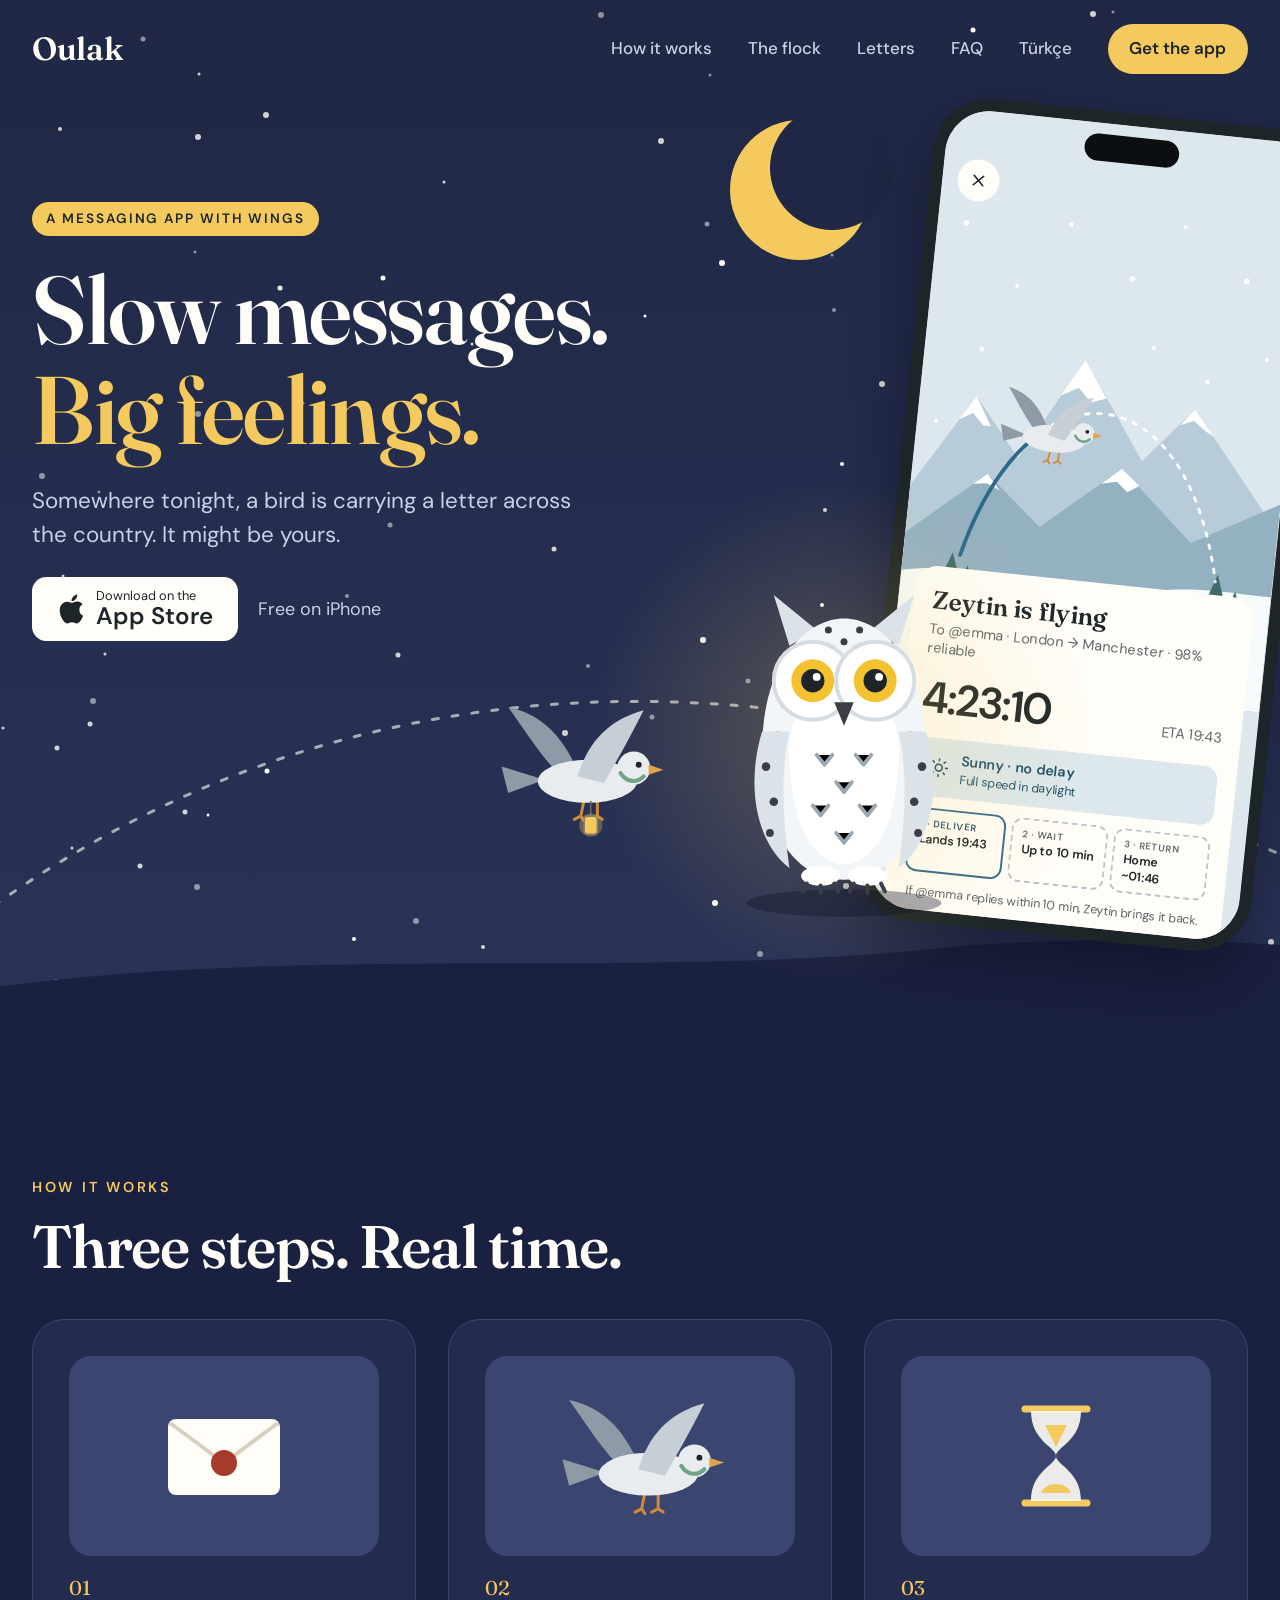
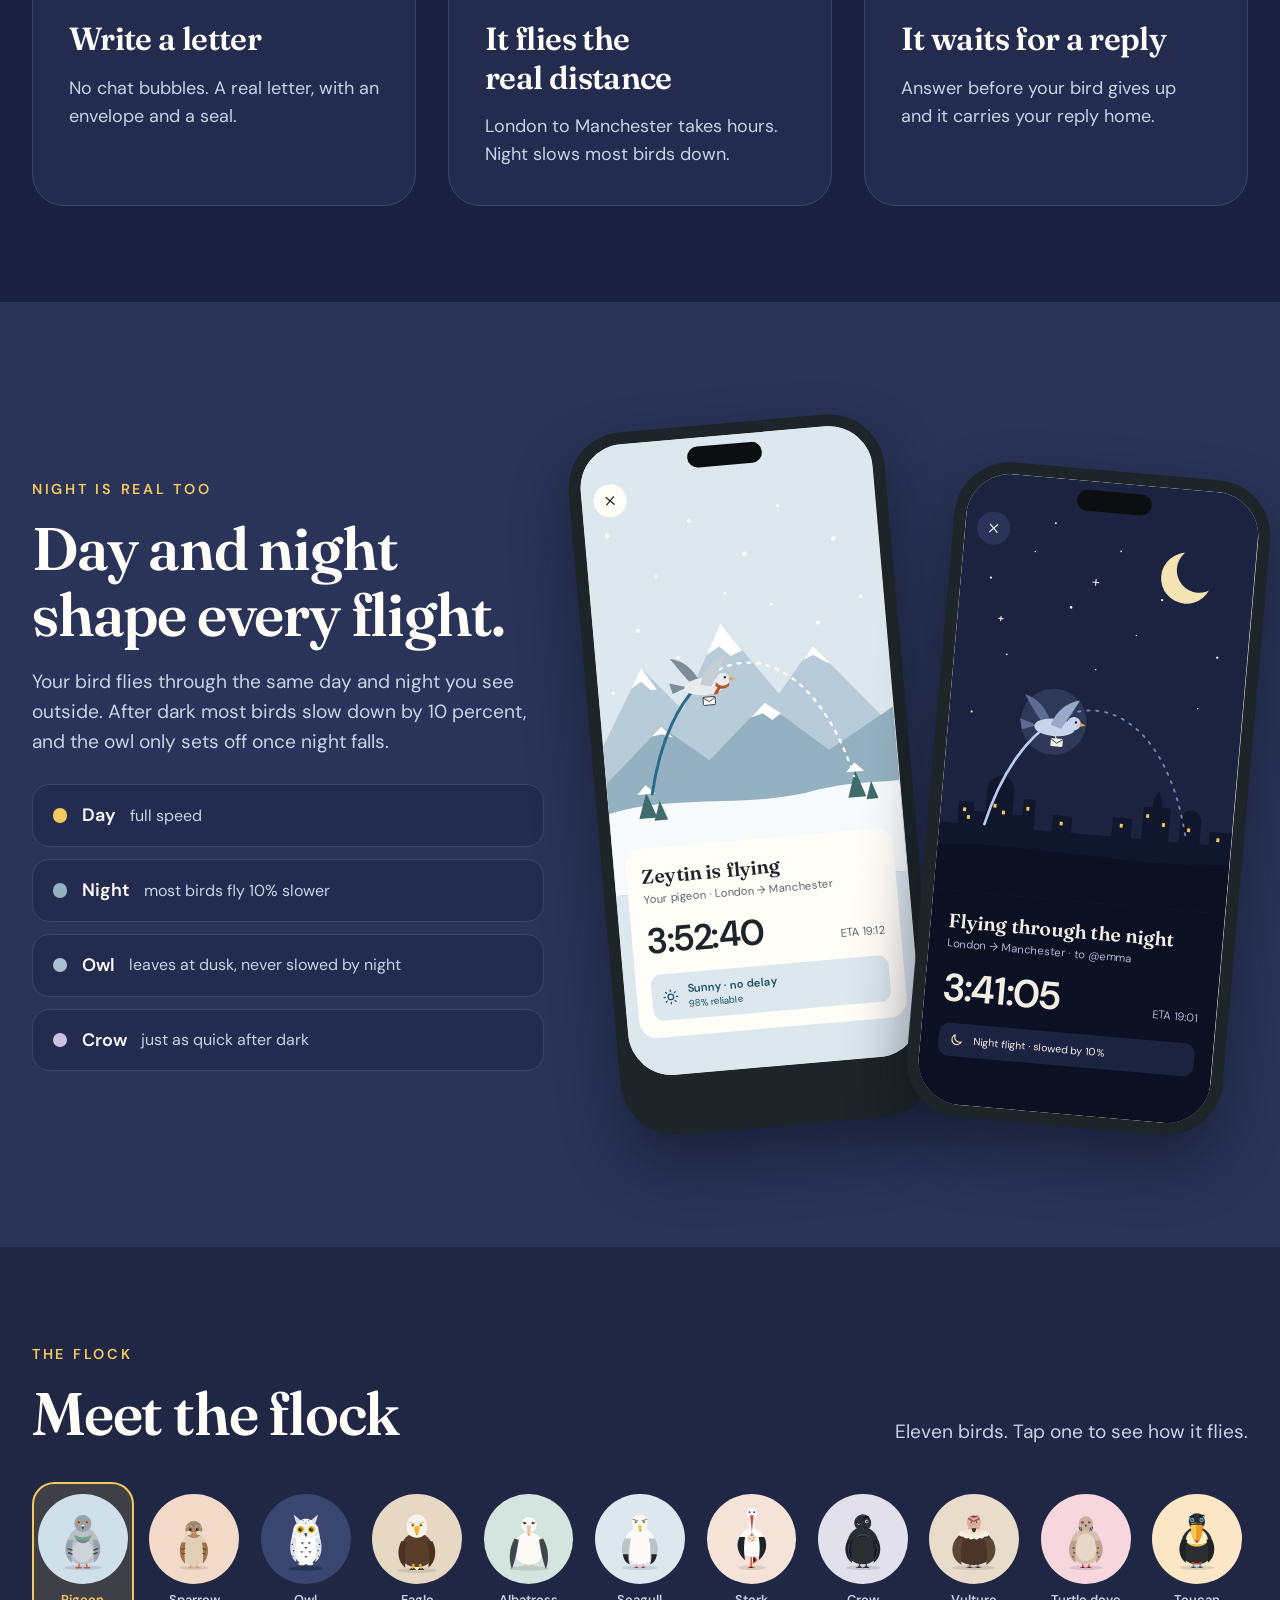
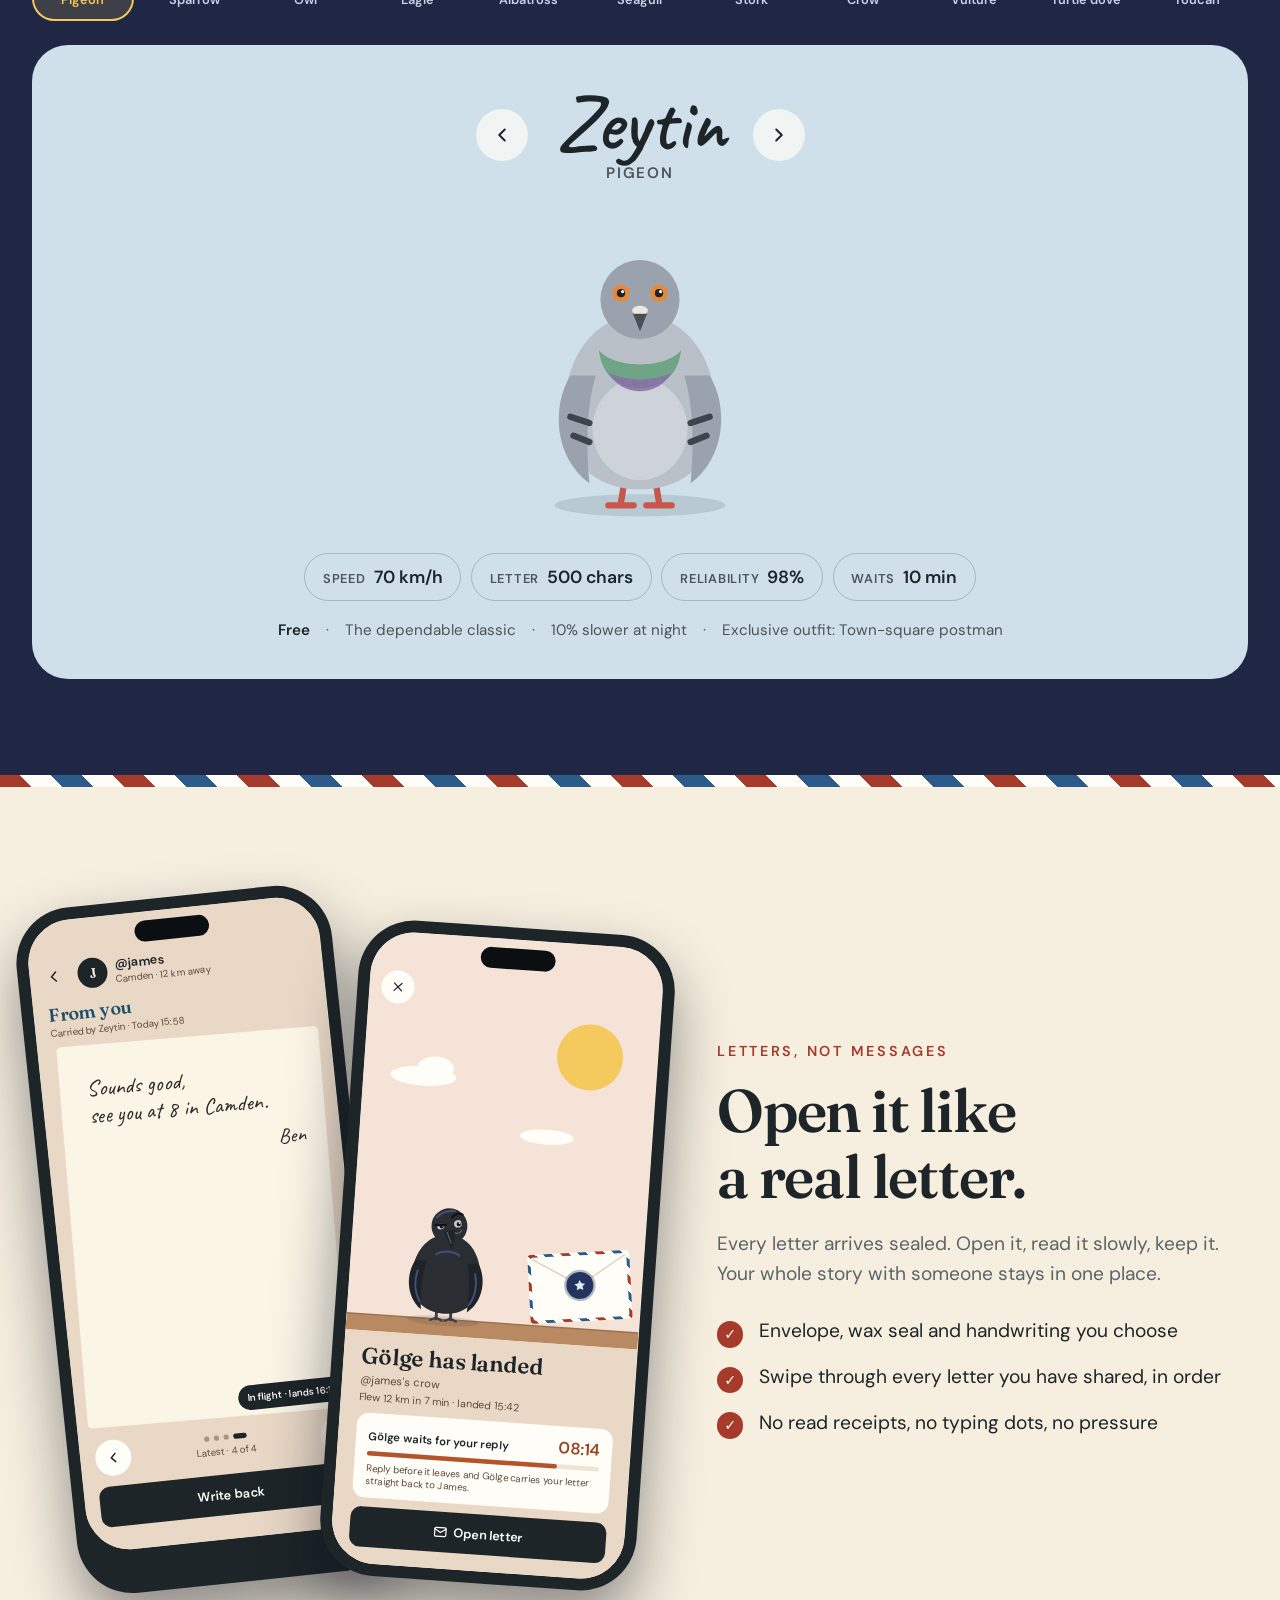
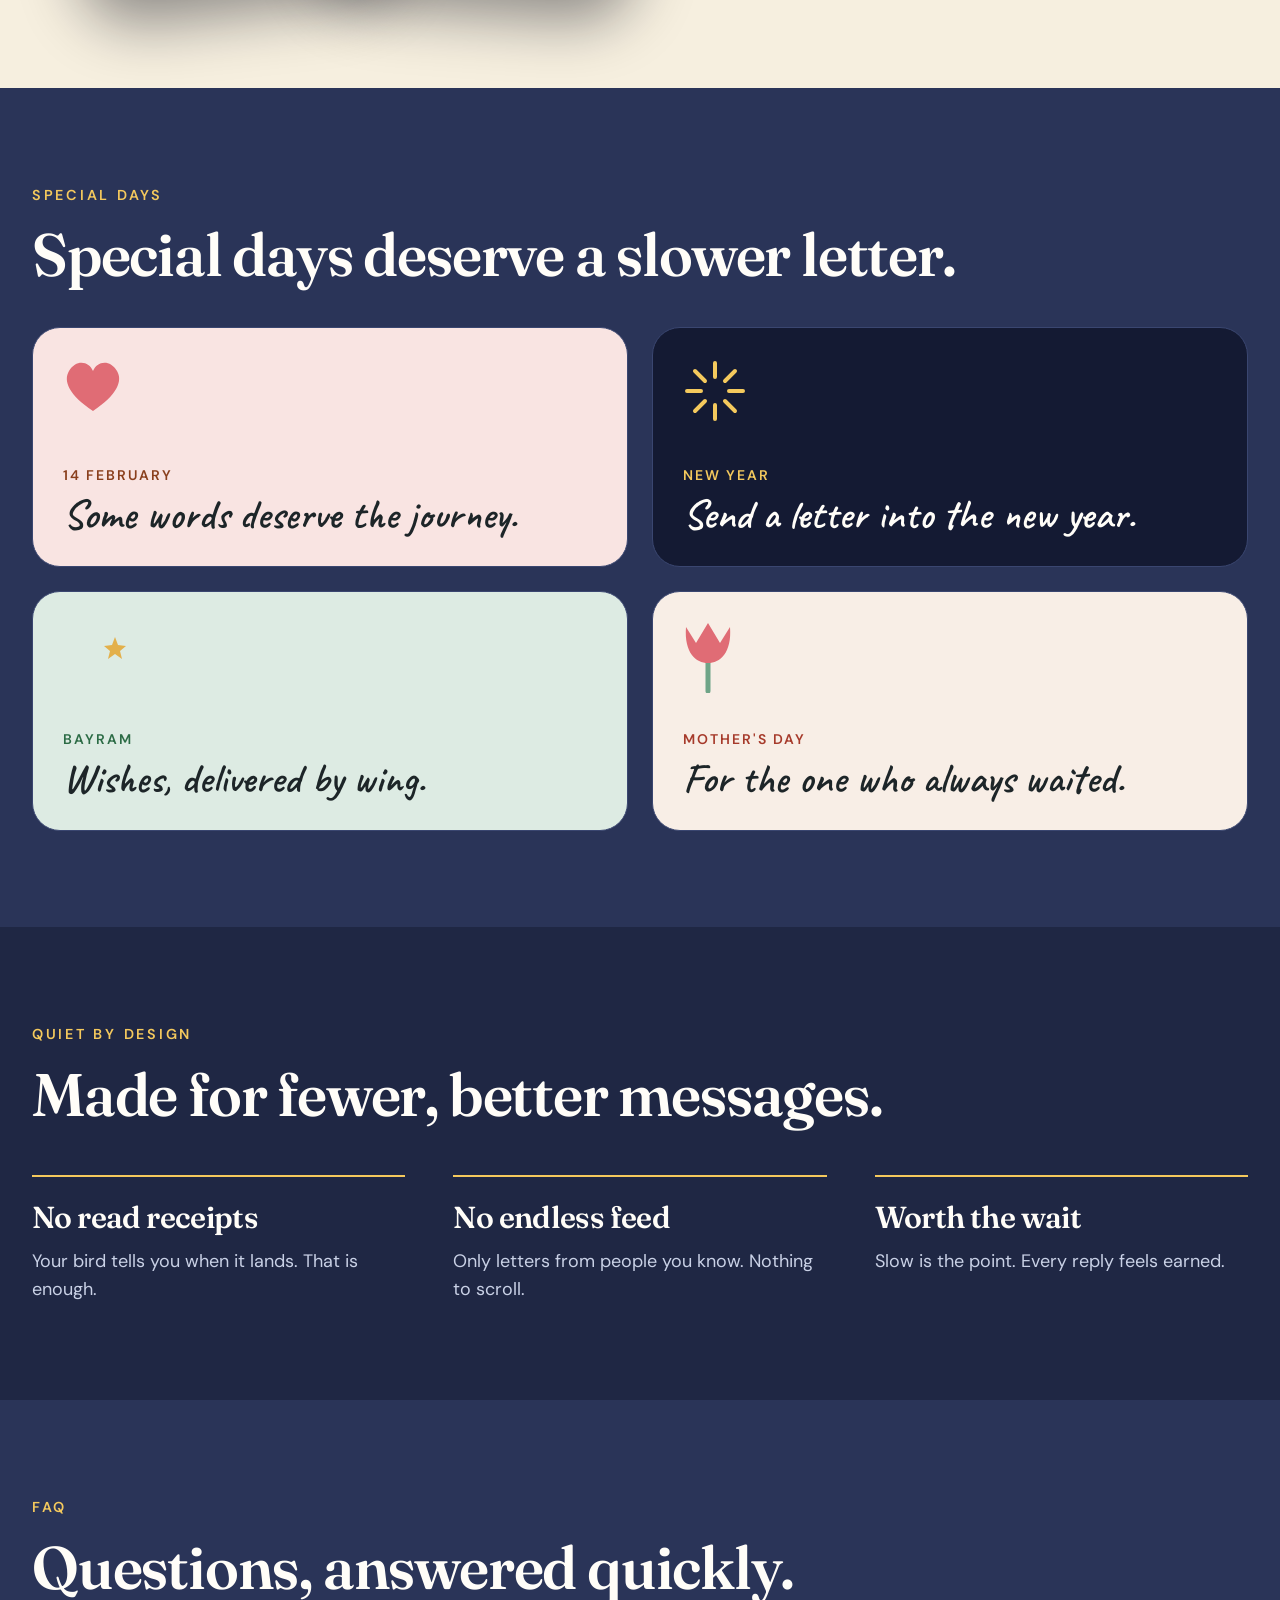
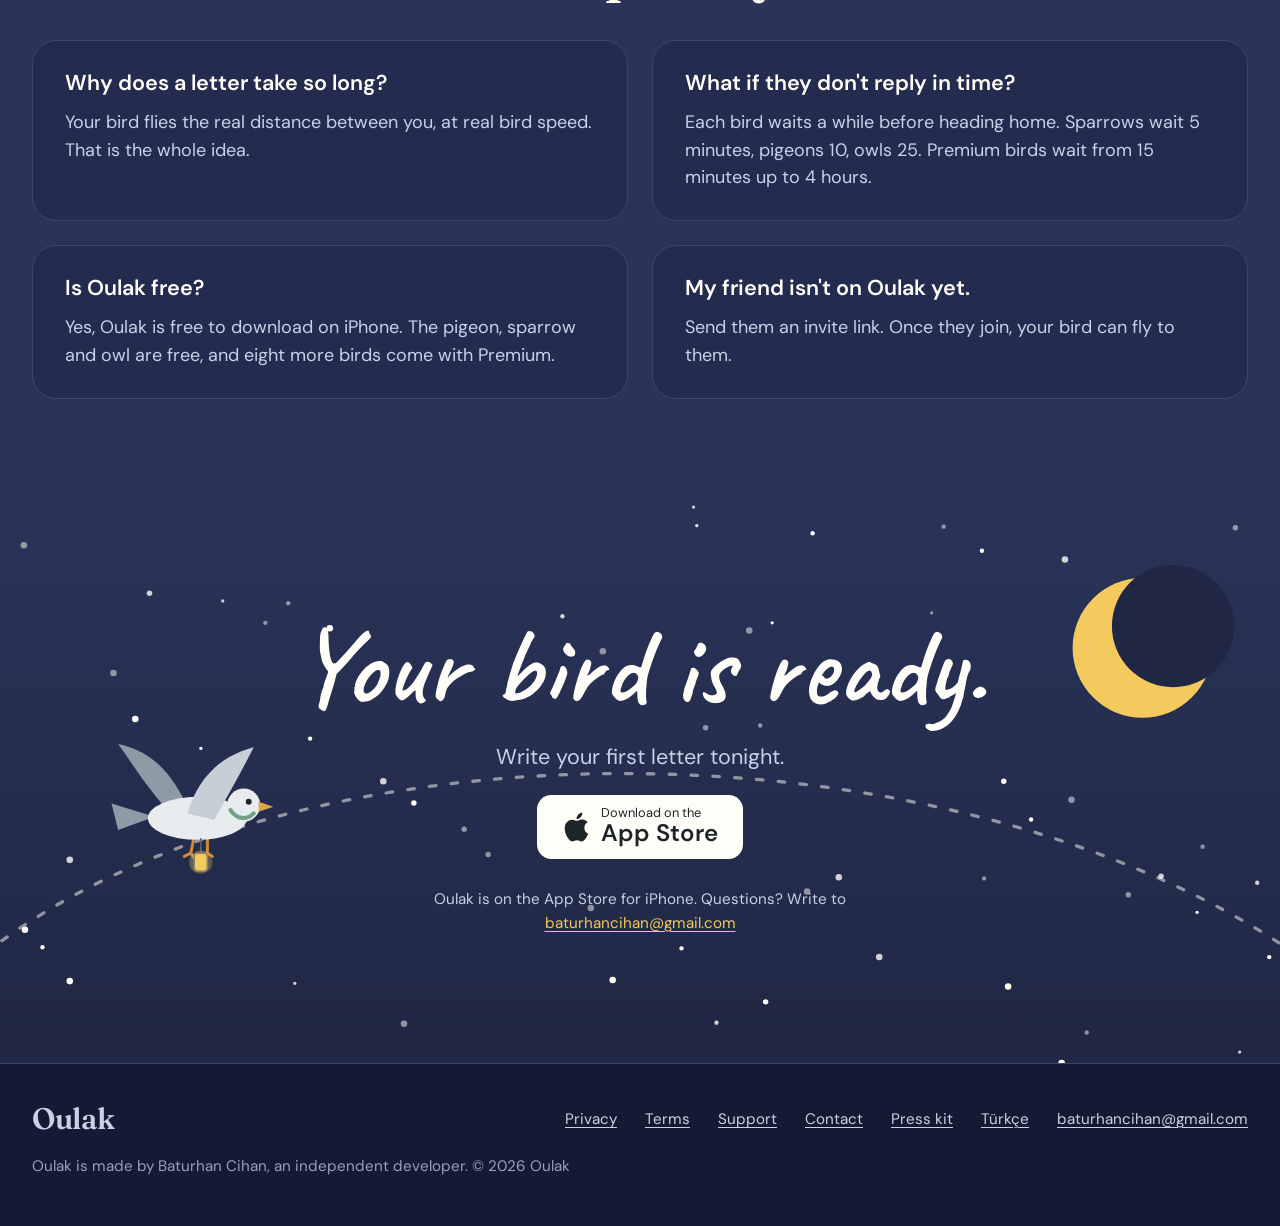
==== commit b727630d: "Terms of Use, privacy and support updates, App Store links" ====
--- a/index.html
+++ b/index.html
@@ -21,7 +21,7 @@
 <meta name="twitter:card" content="summary">
 <link rel="icon" type="image/png" sizes="32x32" href="favicon-32.png">
 <link rel="apple-touch-icon" href="apple-touch-icon.png">
-<link rel="stylesheet" href="style.css">
+<link rel="stylesheet" href="style.css?v=2">
 <style>
 #b-pigeon:checked ~ .flock-stage .p-pigeon{display:flex}
 #b-pigeon:checked ~ .flock-pick label[for="b-pigeon"]{background:rgba(244,201,93,.14);border-color:var(--gold)}
@@ -89,7 +89,7 @@
 <header class="site-head"><div class="wrap">
 <a class="mark" href="index.html" aria-label="Oulak">Oulak</a>
 <nav aria-label="Main">
-<a class="nav-a" href="#how">How it works</a><a class="nav-a" href="#flock">The flock</a><a class="nav-a" href="#letters">Letters</a><a class="nav-a" href="#faq">FAQ</a><a class="nav-a nav-lang" href="tr/index.html" hreflang="tr" lang="tr">Türkçe</a><a class="pill" href="#testflight">Get the app</a>
+<a class="nav-a" href="#how">How it works</a><a class="nav-a" href="#flock">The flock</a><a class="nav-a" href="#letters">Letters</a><a class="nav-a" href="#faq">FAQ</a><a class="nav-a nav-lang" href="tr/index.html" hreflang="tr" lang="tr">Türkçe</a><a class="pill" href="https://apps.apple.com/app/id6818599993">Get the app</a>
 </nav>
 </div></header>
 <main id="main">
@@ -98,7 +98,7 @@
 <p class="eyebrow-pill">A messaging app with wings</p>
 <h1>Slow messages.<br><span class="gold">Big feelings.</span></h1>
 <p class="lede">Somewhere tonight, a bird is carrying a letter across the country. It might be yours.</p>
-<div class="cta-row"><a class="badge" href="#testflight"><svg width="26" height="30" viewBox="0 0 17 20" fill="currentColor" aria-hidden="true" focusable="false"><path d="M14.1 10.6c0-2.5 2-3.6 2.1-3.7-1.1-1.7-2.9-1.9-3.5-1.9-1.5-.2-2.9.9-3.7.9-.8 0-1.9-.9-3.2-.8-1.6 0-3.1 1-4 2.4-1.7 3-.4 7.3 1.2 9.7.8 1.2 1.8 2.5 3 2.4 1.2 0 1.7-.8 3.1-.8 1.5 0 1.9.8 3.2.8 1.3 0 2.2-1.2 3-2.4.9-1.4 1.3-2.7 1.3-2.8 0 0-2.5-1-2.5-3.8zM11.7 3.3c.7-.8 1.1-1.9 1-3-1 0-2.1.7-2.8 1.5-.6.7-1.2 1.8-1 2.9 1.1.1 2.1-.6 2.8-1.4z"/></svg><span class="badge-t"><span class="badge-s">Download on the</span><span class="badge-b">App Store</span></span></a><span class="free">Free on iPhone</span></div>
+<div class="cta-row"><a class="badge" href="https://apps.apple.com/app/id6818599993"><svg width="26" height="30" viewBox="0 0 17 20" fill="currentColor" aria-hidden="true" focusable="false"><path d="M14.1 10.6c0-2.5 2-3.6 2.1-3.7-1.1-1.7-2.9-1.9-3.5-1.9-1.5-.2-2.9.9-3.7.9-.8 0-1.9-.9-3.2-.8-1.6 0-3.1 1-4 2.4-1.7 3-.4 7.3 1.2 9.7.8 1.2 1.8 2.5 3 2.4 1.2 0 1.7-.8 3.1-.8 1.5 0 1.9.8 3.2.8 1.3 0 2.2-1.2 3-2.4.9-1.4 1.3-2.7 1.3-2.8 0 0-2.5-1-2.5-3.8zM11.7 3.3c.7-.8 1.1-1.9 1-3-1 0-2.1.7-2.8 1.5-.6.7-1.2 1.8-1 2.9 1.1.1 2.1-.6 2.8-1.4z"/></svg><span class="badge-t"><span class="badge-s">Download on the</span><span class="badge-b">App Store</span></span></a><span class="free">Free on iPhone</span></div>
 </div>
 <div class="hero-visual">
 <div class="phone ph-hero" style="--k0:0.95;--rot:6deg" role="img" aria-label="App screen: Zeytin the pigeon is flying from London to Manchester, 4 hours 23 minutes to go, sunny with no delay."><div class="phone-screen"><div class="screen" aria-hidden="true"><div style="width: 390px; height: 844px; position: relative; overflow: hidden; background: #DCE7EE; font-family: 'DM Sans', system-ui, sans-serif; color: #1D2528">
@@ -252,7 +252,7 @@
 </div>
 </div></section>
 <section class="band band-letters" id="letters" aria-labelledby="lt-h"><div class="stripe" aria-hidden="true"></div><div class="wrap lt">
-<div class="lt-phones"><div class="phone ph-c" style="--k0:0.75;--rot:-6deg" role="img" aria-label="App screen: a conversation with @james, showing the latest handwritten letter, still in flight."><div class="phone-screen"><div class="screen" aria-hidden="true"><div style="width: 390px; height: 844px; box-sizing: border-box; padding: 52px 20px 32px; display: flex; flex-direction: column; gap: 14px; background: #E9D8C6; font-family: 'DM Sans', system-ui, sans-serif; color: #1D2528"><div style="display: flex; align-items: center; gap: 10px"><span style="width: 44px; height: 44px; margin-left: -10px; display: flex; align-items: center; justify-content: center; color: #1D2528"><svg width="24" height="24" viewBox="0 0 24 24" fill="none" stroke="currentColor" stroke-width="2" stroke-linecap="round" stroke-linejoin="round"><path d="m15 18-6-6 6-6"/></svg></span><div style="width: 40px; height: 40px; border-radius: 20px; background: #1D2528; color: #FFFDF8; display: flex; align-items: center; justify-content: center; font-family: Fraunces, Georgia, serif; font-size: 18px; font-weight: 600">J</div><div style="display: flex; flex-direction: column; gap: 1px"><span style="font-size: 17px; font-weight: 600">@james</span><span style="font-size: 13px; color: #5C4A3A">Camden · 12 km away</span></div></div><div style="display: flex; flex-direction: column; gap: 2px"><span style="font-family: Fraunces, Georgia, serif; font-size: 24px; font-weight: 600; color: #1F4F68;">From you</span><span style="font-size: 13px; color: #5C4A3A">Carried by Zeytin · Today 15:58</span></div><div style="flex-grow: 1; position: relative"><div style="position: absolute; left: 0; top: 0; width: 350px; height: 100%; box-sizing: border-box; padding: 40px 28px 28px 36px; border-radius: 6px; display: flex; flex-direction: column; transform: rotate(1.2deg); background: #FBF5E6;"><span style="font-family: Caveat, cursive; font-size: 30px; line-height: 36px; color: #2A2A2A">Sounds good,</span><span style="font-family: Caveat, cursive; font-size: 30px; line-height: 36px; color: #2A2A2A">see you at 8 in Camden.</span><span style="font-family: Caveat, cursive; font-size: 28px; line-height: 36px; color: #2A2A2A; align-self: flex-end; margin-top: 12px">— Ben</span></div><span style="position: absolute; right: 6px; bottom: 6px; padding: 8px 12px; border-radius: 999px; background: #1D2528; color: #FFFDF8; font-size: 13px; font-weight: 600">In flight · lands 16:10</span></div><div style="display: flex; align-items: center; gap: 10px"><span style="width: 48px; height: 48px; flex-shrink: 0; border-radius: 24px; display: flex; align-items: center; justify-content: center; background: #FFFDF8; color: #1D2528;"><svg width="22" height="22" viewBox="0 0 24 24" fill="none" stroke="currentColor" stroke-width="2.2" stroke-linecap="round" stroke-linejoin="round"><path d="m15 18-6-6 6-6"/></svg></span><div style="flex-grow: 1; display: flex; flex-direction: column; align-items: center; gap: 6px"><div style="display: flex; gap: 6px"><span style="width: 7px; height: 7px; border-radius: 4px; background: #A89580;"></span><span style="width: 7px; height: 7px; border-radius: 4px; background: #A89580;"></span><span style="width: 7px; height: 7px; border-radius: 4px; background: #A89580;"></span><span style="width: 18px; height: 7px; border-radius: 4px; background: #1D2528;"></span></div><span style="font-size: 13px; color: #5C4A3A">Latest · 4 of 4</span></div><span style="width: 48px; height: 48px; flex-shrink: 0; border-radius: 24px; display: flex; align-items: center; justify-content: center; background: rgba(255, 253, 248, 0.4); color: #A89580;"><svg width="22" height="22" viewBox="0 0 24 24" fill="none" stroke="currentColor" stroke-width="2.2" stroke-linecap="round" stroke-linejoin="round"><path d="m9 18 6-6-6-6"/></svg></span></div><span style="height: 54px; border-radius: 14px; background: #1D2528; color: #FFFDF8; display: flex; align-items: center; justify-content: center; font-size: 17px; font-weight: 600">Write back</span></div></div><span class="notch"></span></div></div><div class="phone ph-d" style="--k0:0.75;--rot:4deg" role="img" aria-label="App screen: Gölge the crow has landed with a sealed letter and waits for your reply."><div class="phone-screen"><div class="screen" aria-hidden="true"><div style="width: 390px; height: 844px; position: relative; overflow: hidden; background: #F6E3D8; font-family: 'DM Sans', system-ui, sans-serif; color: #1D2528">
+<div class="lt-phones"><div class="phone ph-c" style="--k0:0.75;--rot:-6deg" role="img" aria-label="App screen: a conversation with @james, showing the latest handwritten letter, still in flight."><div class="phone-screen"><div class="screen" aria-hidden="true"><div style="width: 390px; height: 844px; box-sizing: border-box; padding: 52px 20px 32px; display: flex; flex-direction: column; gap: 14px; background: #E9D8C6; font-family: 'DM Sans', system-ui, sans-serif; color: #1D2528"><div style="display: flex; align-items: center; gap: 10px"><span style="width: 44px; height: 44px; margin-left: -10px; display: flex; align-items: center; justify-content: center; color: #1D2528"><svg width="24" height="24" viewBox="0 0 24 24" fill="none" stroke="currentColor" stroke-width="2" stroke-linecap="round" stroke-linejoin="round"><path d="m15 18-6-6 6-6"/></svg></span><div style="width: 40px; height: 40px; border-radius: 20px; background: #1D2528; color: #FFFDF8; display: flex; align-items: center; justify-content: center; font-family: Fraunces, Georgia, serif; font-size: 18px; font-weight: 600">J</div><div style="display: flex; flex-direction: column; gap: 1px"><span style="font-size: 17px; font-weight: 600">@james</span><span style="font-size: 13px; color: #5C4A3A">Camden · 12 km away</span></div></div><div style="display: flex; flex-direction: column; gap: 2px"><span style="font-family: Fraunces, Georgia, serif; font-size: 24px; font-weight: 600; color: #1F4F68;">From you</span><span style="font-size: 13px; color: #5C4A3A">Carried by Zeytin · Today 15:58</span></div><div style="flex-grow: 1; position: relative"><div style="position: absolute; left: 0; top: 0; width: 350px; height: 100%; box-sizing: border-box; padding: 40px 28px 28px 36px; border-radius: 6px; display: flex; flex-direction: column; transform: rotate(1.2deg); background: #FBF5E6;"><span style="font-family: Caveat, cursive; font-size: 30px; line-height: 36px; color: #2A2A2A">Sounds good,</span><span style="font-family: Caveat, cursive; font-size: 30px; line-height: 36px; color: #2A2A2A">see you at 8 in Camden.</span><span style="font-family: Caveat, cursive; font-size: 28px; line-height: 36px; color: #2A2A2A; align-self: flex-end; margin-top: 12px">Ben</span></div><span style="position: absolute; right: 6px; bottom: 6px; padding: 8px 12px; border-radius: 999px; background: #1D2528; color: #FFFDF8; font-size: 13px; font-weight: 600">In flight · lands 16:10</span></div><div style="display: flex; align-items: center; gap: 10px"><span style="width: 48px; height: 48px; flex-shrink: 0; border-radius: 24px; display: flex; align-items: center; justify-content: center; background: #FFFDF8; color: #1D2528;"><svg width="22" height="22" viewBox="0 0 24 24" fill="none" stroke="currentColor" stroke-width="2.2" stroke-linecap="round" stroke-linejoin="round"><path d="m15 18-6-6 6-6"/></svg></span><div style="flex-grow: 1; display: flex; flex-direction: column; align-items: center; gap: 6px"><div style="display: flex; gap: 6px"><span style="width: 7px; height: 7px; border-radius: 4px; background: #A89580;"></span><span style="width: 7px; height: 7px; border-radius: 4px; background: #A89580;"></span><span style="width: 7px; height: 7px; border-radius: 4px; background: #A89580;"></span><span style="width: 18px; height: 7px; border-radius: 4px; background: #1D2528;"></span></div><span style="font-size: 13px; color: #5C4A3A">Latest · 4 of 4</span></div><span style="width: 48px; height: 48px; flex-shrink: 0; border-radius: 24px; display: flex; align-items: center; justify-content: center; background: rgba(255, 253, 248, 0.4); color: #A89580;"><svg width="22" height="22" viewBox="0 0 24 24" fill="none" stroke="currentColor" stroke-width="2.2" stroke-linecap="round" stroke-linejoin="round"><path d="m9 18 6-6-6-6"/></svg></span></div><span style="height: 54px; border-radius: 14px; background: #1D2528; color: #FFFDF8; display: flex; align-items: center; justify-content: center; font-size: 17px; font-weight: 600">Write back</span></div></div><span class="notch"></span></div></div><div class="phone ph-d" style="--k0:0.75;--rot:4deg" role="img" aria-label="App screen: Gölge the crow has landed with a sealed letter and waits for your reply."><div class="phone-screen"><div class="screen" aria-hidden="true"><div style="width: 390px; height: 844px; position: relative; overflow: hidden; background: #F6E3D8; font-family: 'DM Sans', system-ui, sans-serif; color: #1D2528">
 <svg width="390" height="844" viewBox="0 0 390 844" fill="none" aria-hidden="true" style="position: absolute; left: 0; top: 0">
 <circle cx="300" cy="150" r="44" fill="#F4C95D"/>
 <g fill="#FFFDF8"><ellipse cx="80" cy="190" rx="44" ry="13"/><ellipse cx="96" cy="178" rx="24" ry="15"/><ellipse cx="250" cy="260" rx="36" ry="10"/></g>
@@ -333,14 +333,13 @@
 <p class="eyebrow">FAQ</p><h2 id="faq-h">Questions, answered quickly.</h2>
 <div class="qas"><div class="qa"><h3>Why does a letter take so long?</h3><p>Your bird flies the real distance between you, at real bird speed. That is the whole idea.</p></div><div class="qa"><h3>What if they don't reply in time?</h3><p>Each bird waits a while before heading home. Sparrows wait 5 minutes, pigeons 10, owls 25. Premium birds wait from 15 minutes up to 4 hours.</p></div><div class="qa"><h3>Is Oulak free?</h3><p>Yes, Oulak is free to download on iPhone. The pigeon, sparrow and owl are free, and eight more birds come with Premium.</p></div><div class="qa"><h3>My friend isn't on Oulak yet.</h3><p>Send them an invite link. Once they join, your bird can fly to them.</p></div></div>
 </div></section>
-<section class="cta" id="testflight" aria-labelledby="cta-h">
+<section class="cta" id="get" aria-labelledby="cta-h">
 <svg class="sky" viewBox="0 0 1440 520" fill="none" aria-hidden="true" focusable="false" preserveAspectRatio="xMidYMax slice"><circle cx="902" cy="350" r="3" fill="#FFFDF8" opacity="0.8"/><circle cx="998" cy="29" r="2" fill="#FFFDF8" opacity="0.5"/><circle cx="878" cy="35" r="2" fill="#FFFDF8" opacity="1"/><circle cx="686" cy="143" r="3" fill="#FFFDF8" opacity="0.5"/><circle cx="1057" cy="450" r="3" fill="#FFFDF8" opacity="1"/><circle cx="1411" cy="88" r="2" fill="#FFFDF8" opacity="0.8"/><circle cx="1078" cy="297" r="2" fill="#FFFDF8" opacity="1"/><circle cx="1053" cy="262" r="2.5" fill="#FFFDF8" opacity="1"/><circle cx="780" cy="213" r="2.5" fill="#FFFDF8" opacity="0.5"/><circle cx="1115" cy="279" r="3" fill="#FFFDF8" opacity="0.5"/><circle cx="841" cy="117" r="1.5" fill="#FFFDF8" opacity="1"/><circle cx="772" cy="28" r="1.5" fill="#FFFDF8" opacity="1"/><circle cx="820" cy="124" r="3" fill="#FFFDF8" opacity="0.5"/><circle cx="1415" cy="170" r="1.5" fill="#FFFDF8" opacity="1"/><circle cx="939" cy="423" r="3" fill="#FFFDF8" opacity="0.8"/><circle cx="504" cy="484" r="3" fill="#FFFDF8" opacity="0.5"/><circle cx="695" cy="444" r="3" fill="#FFFDF8" opacity="1"/><circle cx="649" cy="111" r="2" fill="#FFFDF8" opacity="0.8"/><circle cx="1265" cy="30" r="2.5" fill="#FFFDF8" opacity="0.5"/><circle cx="1437" cy="23" r="1.5" fill="#FFFDF8" opacity="0.5"/><circle cx="318" cy="232" r="1.5" fill="#FFFDF8" opacity="1"/><circle cx="581" cy="329" r="2.5" fill="#FFFDF8" opacity="0.5"/><circle cx="1269" cy="510" r="1.5" fill="#FFFDF8" opacity="0.8"/><circle cx="1192" cy="125" r="2.5" fill="#FFFDF8" opacity="1"/><circle cx="404" cy="447" r="1.5" fill="#FFFDF8" opacity="0.8"/><circle cx="1296" cy="423" r="2" fill="#FFFDF8" opacity="1"/><circle cx="418" cy="223" r="2" fill="#FFFDF8" opacity="1"/><circle cx="1252" cy="139" r="2" fill="#FFFDF8" opacity="1"/><circle cx="1285" cy="355" r="2" fill="#FFFDF8" opacity="0.8"/><circle cx="1235" cy="322" r="2" fill="#FFFDF8" opacity="0.5"/><circle cx="398" cy="99" r="2" fill="#FFFDF8" opacity="0.5"/><circle cx="271" cy="90" r="2.5" fill="#FFFDF8" opacity="0.8"/><circle cx="198" cy="445" r="3" fill="#FFFDF8" opacity="1"/><circle cx="258" cy="205" r="3" fill="#FFFDF8" opacity="1"/><circle cx="1403" cy="18" r="1.5" fill="#FFFDF8" opacity="0.5"/><circle cx="1167" cy="366" r="2.5" fill="#FFFDF8" opacity="0.5"/><circle cx="1035" cy="351" r="2" fill="#FFFDF8" opacity="0.5"/><circle cx="987" cy="108" r="1.5" fill="#FFFDF8" opacity="0.5"/><circle cx="1129" cy="492" r="2" fill="#FFFDF8" opacity="0.5"/><circle cx="377" cy="117" r="2" fill="#FFFDF8" opacity="0.5"/><circle cx="323" cy="289" r="1.5" fill="#FFFDF8" opacity="1"/><circle cx="126" cy="137" r="3" fill="#FFFDF8" opacity="0.5"/><circle cx="198" cy="334" r="3" fill="#FFFDF8" opacity="0.8"/><circle cx="873" cy="363" r="3" fill="#FFFDF8" opacity="0.5"/><circle cx="1230" cy="382" r="1.5" fill="#FFFDF8" opacity="1"/><circle cx="1435" cy="41" r="2" fill="#FFFDF8" opacity="0.5"/><circle cx="835" cy="464" r="2.5" fill="#FFFDF8" opacity="1"/><circle cx="758" cy="415" r="2" fill="#FFFDF8" opacity="1"/><circle cx="338" cy="97" r="1.5" fill="#FFFDF8" opacity="0.8"/><circle cx="173" cy="414" r="2" fill="#FFFDF8" opacity="1"/><circle cx="1197" cy="349" r="2.5" fill="#FFFDF8" opacity="0.8"/><circle cx="238" cy="163" r="3" fill="#FFFDF8" opacity="0.5"/><circle cx="675" cy="378" r="3" fill="#FFFDF8" opacity="0.5"/><circle cx="830" cy="211" r="2" fill="#FFFDF8" opacity="0.5"/><circle cx="699" cy="308" r="3" fill="#FFFDF8" opacity="0.5"/><circle cx="21" cy="364" r="1.5" fill="#FFFDF8" opacity="0.5"/><circle cx="559" cy="306" r="2.5" fill="#FFFDF8" opacity="0.5"/><circle cx="1351" cy="415" r="2" fill="#FFFDF8" opacity="1"/><circle cx="157" cy="398" r="3" fill="#FFFDF8" opacity="1"/><circle cx="436" cy="122" r="3" fill="#FFFDF8" opacity="1"/><circle cx="46" cy="117" r="1.5" fill="#FFFDF8" opacity="1"/><circle cx="485" cy="262" r="3" fill="#FFFDF8" opacity="0.8"/><circle cx="1033" cy="51" r="2" fill="#FFFDF8" opacity="1"/><circle cx="769" cy="11" r="1.5" fill="#FFFDF8" opacity="0.8"/><circle cx="513" cy="282" r="2.5" fill="#FFFDF8" opacity="1"/><circle cx="1106" cy="520" r="3" fill="#FFFDF8" opacity="1"/><circle cx="1163" cy="102" r="3" fill="#FFFDF8" opacity="1"/><circle cx="156" cy="46" r="3" fill="#FFFDF8" opacity="0.5"/><circle cx="790" cy="483" r="2" fill="#FFFDF8" opacity="0.8"/><circle cx="1109" cy="59" r="3" fill="#FFFDF8" opacity="0.8"/><circle cx="1180" cy="140" r="64" fill="#F4C95D"/><circle cx="1208" cy="120" r="56" fill="#1F2744"/><path d="M120 420 C 400 200, 1000 200, 1320 420" stroke="#FFFDF8" stroke-width="3" stroke-dasharray="6 14" stroke-linecap="round" opacity="0.5"></path></svg>
 <div class="wrap cta-inner">
 <h2 id="cta-h" class="hand-h">Your bird is ready.</h2>
 <p class="cta-p">Write your first letter tonight.</p>
-<!-- TODO(owner): App Store URL. Every App Store badge and "Get the app" pill points to #testflight until the real App Store (or TestFlight) link exists. -->
-<a class="badge" href="#testflight"><svg width="26" height="30" viewBox="0 0 17 20" fill="currentColor" aria-hidden="true" focusable="false"><path d="M14.1 10.6c0-2.5 2-3.6 2.1-3.7-1.1-1.7-2.9-1.9-3.5-1.9-1.5-.2-2.9.9-3.7.9-.8 0-1.9-.9-3.2-.8-1.6 0-3.1 1-4 2.4-1.7 3-.4 7.3 1.2 9.7.8 1.2 1.8 2.5 3 2.4 1.2 0 1.7-.8 3.1-.8 1.5 0 1.9.8 3.2.8 1.3 0 2.2-1.2 3-2.4.9-1.4 1.3-2.7 1.3-2.8 0 0-2.5-1-2.5-3.8zM11.7 3.3c.7-.8 1.1-1.9 1-3-1 0-2.1.7-2.8 1.5-.6.7-1.2 1.8-1 2.9 1.1.1 2.1-.6 2.8-1.4z"/></svg><span class="badge-t"><span class="badge-s">Download on the</span><span class="badge-b">App Store</span></span></a>
-<p class="beta">Oulak is in testing on iPhone through TestFlight. The TestFlight link is coming soon. Questions? Write to <a href="mailto:baturhancihan@gmail.com">baturhancihan@gmail.com</a></p>
+<a class="badge" href="https://apps.apple.com/app/id6818599993"><svg width="26" height="30" viewBox="0 0 17 20" fill="currentColor" aria-hidden="true" focusable="false"><path d="M14.1 10.6c0-2.5 2-3.6 2.1-3.7-1.1-1.7-2.9-1.9-3.5-1.9-1.5-.2-2.9.9-3.7.9-.8 0-1.9-.9-3.2-.8-1.6 0-3.1 1-4 2.4-1.7 3-.4 7.3 1.2 9.7.8 1.2 1.8 2.5 3 2.4 1.2 0 1.7-.8 3.1-.8 1.5 0 1.9.8 3.2.8 1.3 0 2.2-1.2 3-2.4.9-1.4 1.3-2.7 1.3-2.8 0 0-2.5-1-2.5-3.8zM11.7 3.3c.7-.8 1.1-1.9 1-3-1 0-2.1.7-2.8 1.5-.6.7-1.2 1.8-1 2.9 1.1.1 2.1-.6 2.8-1.4z"/></svg><span class="badge-t"><span class="badge-s">Download on the</span><span class="badge-b">App Store</span></span></a>
+<p class="beta">Oulak is on the App Store for iPhone. Questions? Write to <a href="mailto:baturhancihan@gmail.com">baturhancihan@gmail.com</a></p>
 <div class="cta-bird"><svg width="198" height="162" viewBox="-5 -15 120 98" fill="none" aria-hidden="true" focusable="false"><path d="M52 34 C 42 14, 30 4, 12 0 C 22 14, 32 30, 44 42 Z" fill="#8E9AA6"/><path d="M34 44 L8 36 L12 52 Z" fill="#8E9AA6"/><path d="M58 56 L56 66 M56 66 L52 68 M56 66 L58 69 M66 56 L66 66 M66 66 L62 68 M66 66 L69 68" stroke="#D08A3A" stroke-width="1.8" stroke-linecap="round"/><ellipse cx="60" cy="45" rx="30" ry="13" fill="#E9ECEF"/><circle cx="88" cy="37" r="10" fill="#E9ECEF"/><path d="M80 40 C 84 46, 90 46, 94 42" stroke="#6FA487" stroke-width="2.5" stroke-linecap="round"/><path d="M97 35 L106 38 L97 41 Z" fill="#E0A34A"/><circle cx="91" cy="35" r="1.8" fill="#1D2528"/><path d="M54 42 C 60 22, 72 8, 94 2 C 86 18, 78 32, 70 46 Z" fill="#C7CFD6"/><path d="M62 57 V 66" stroke="#5C6468" stroke-width="1"/><rect x="58" y="66" width="8" height="11" rx="2" fill="#F4C95D" stroke="#5C6468" stroke-width="1"/><circle cx="62" cy="71.5" r="7" fill="#F4C95D" opacity="0.3"/></svg></div>
 </div>
 </section>
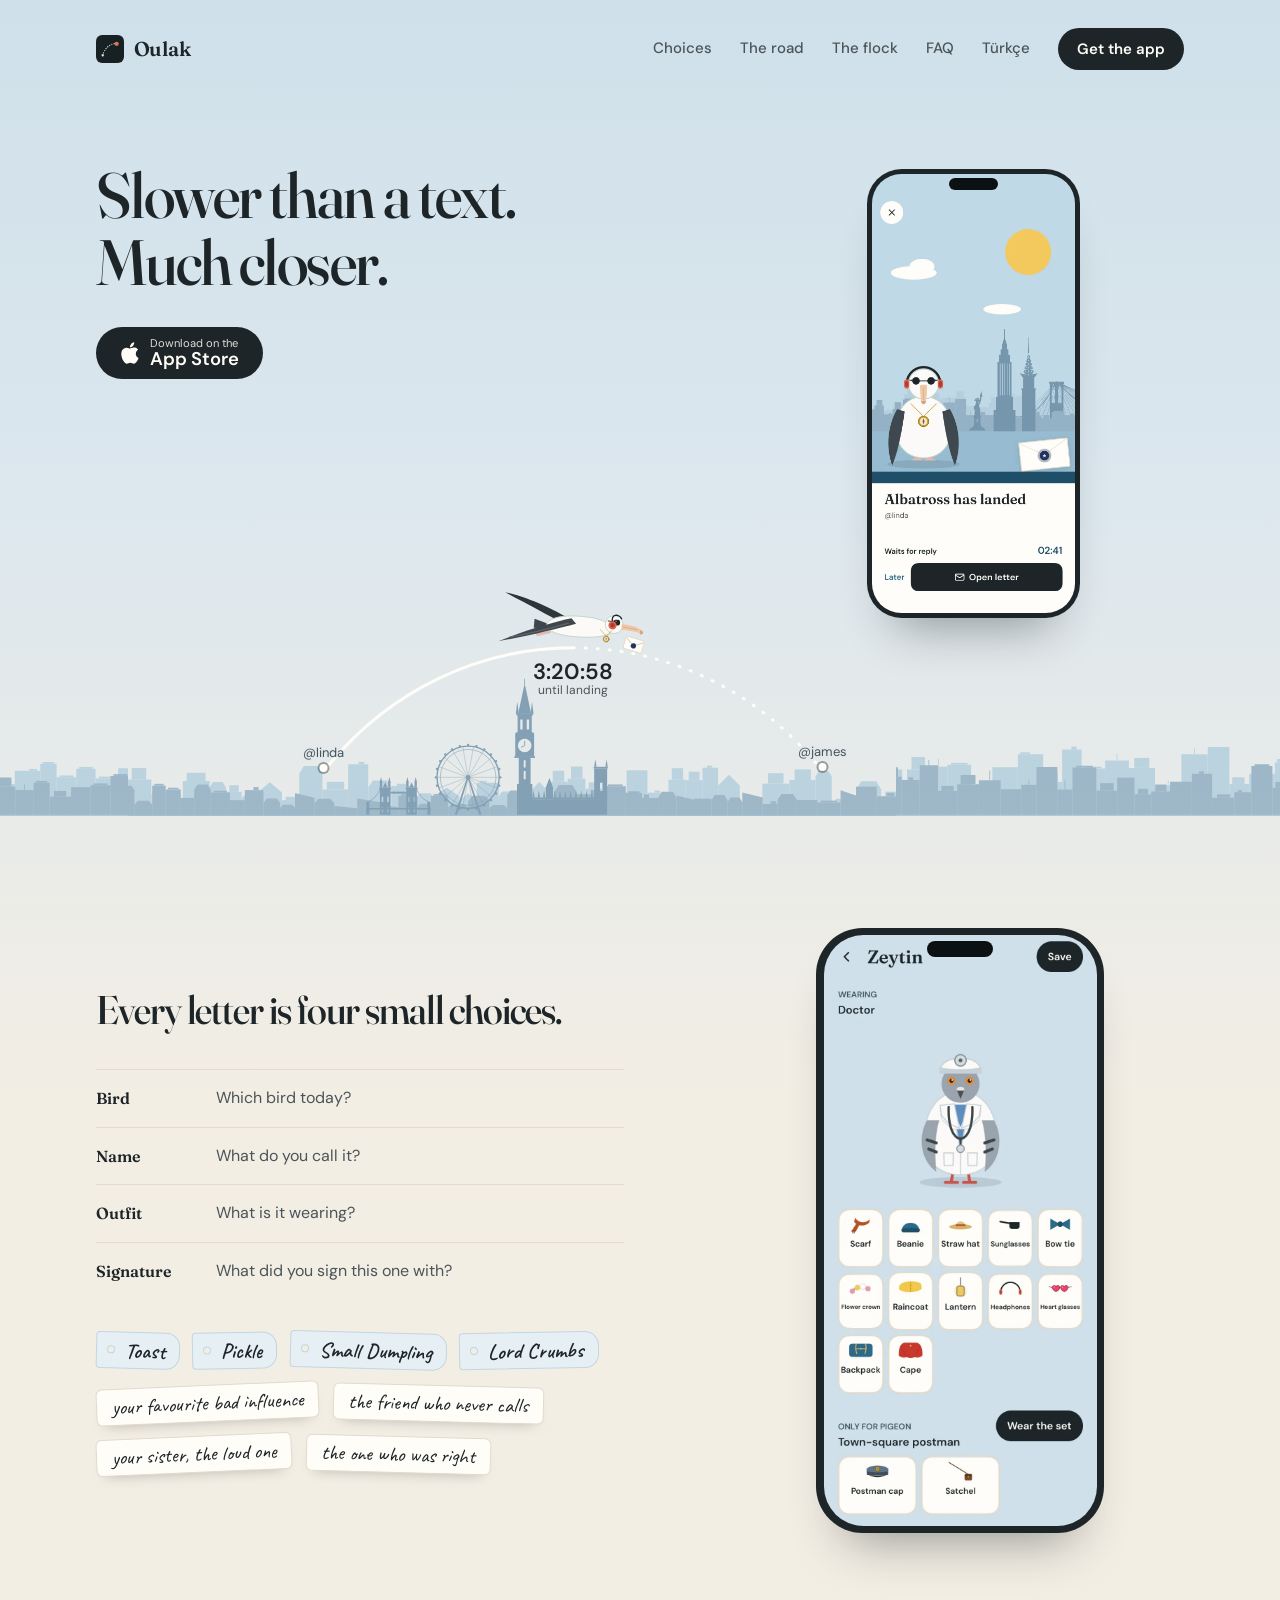
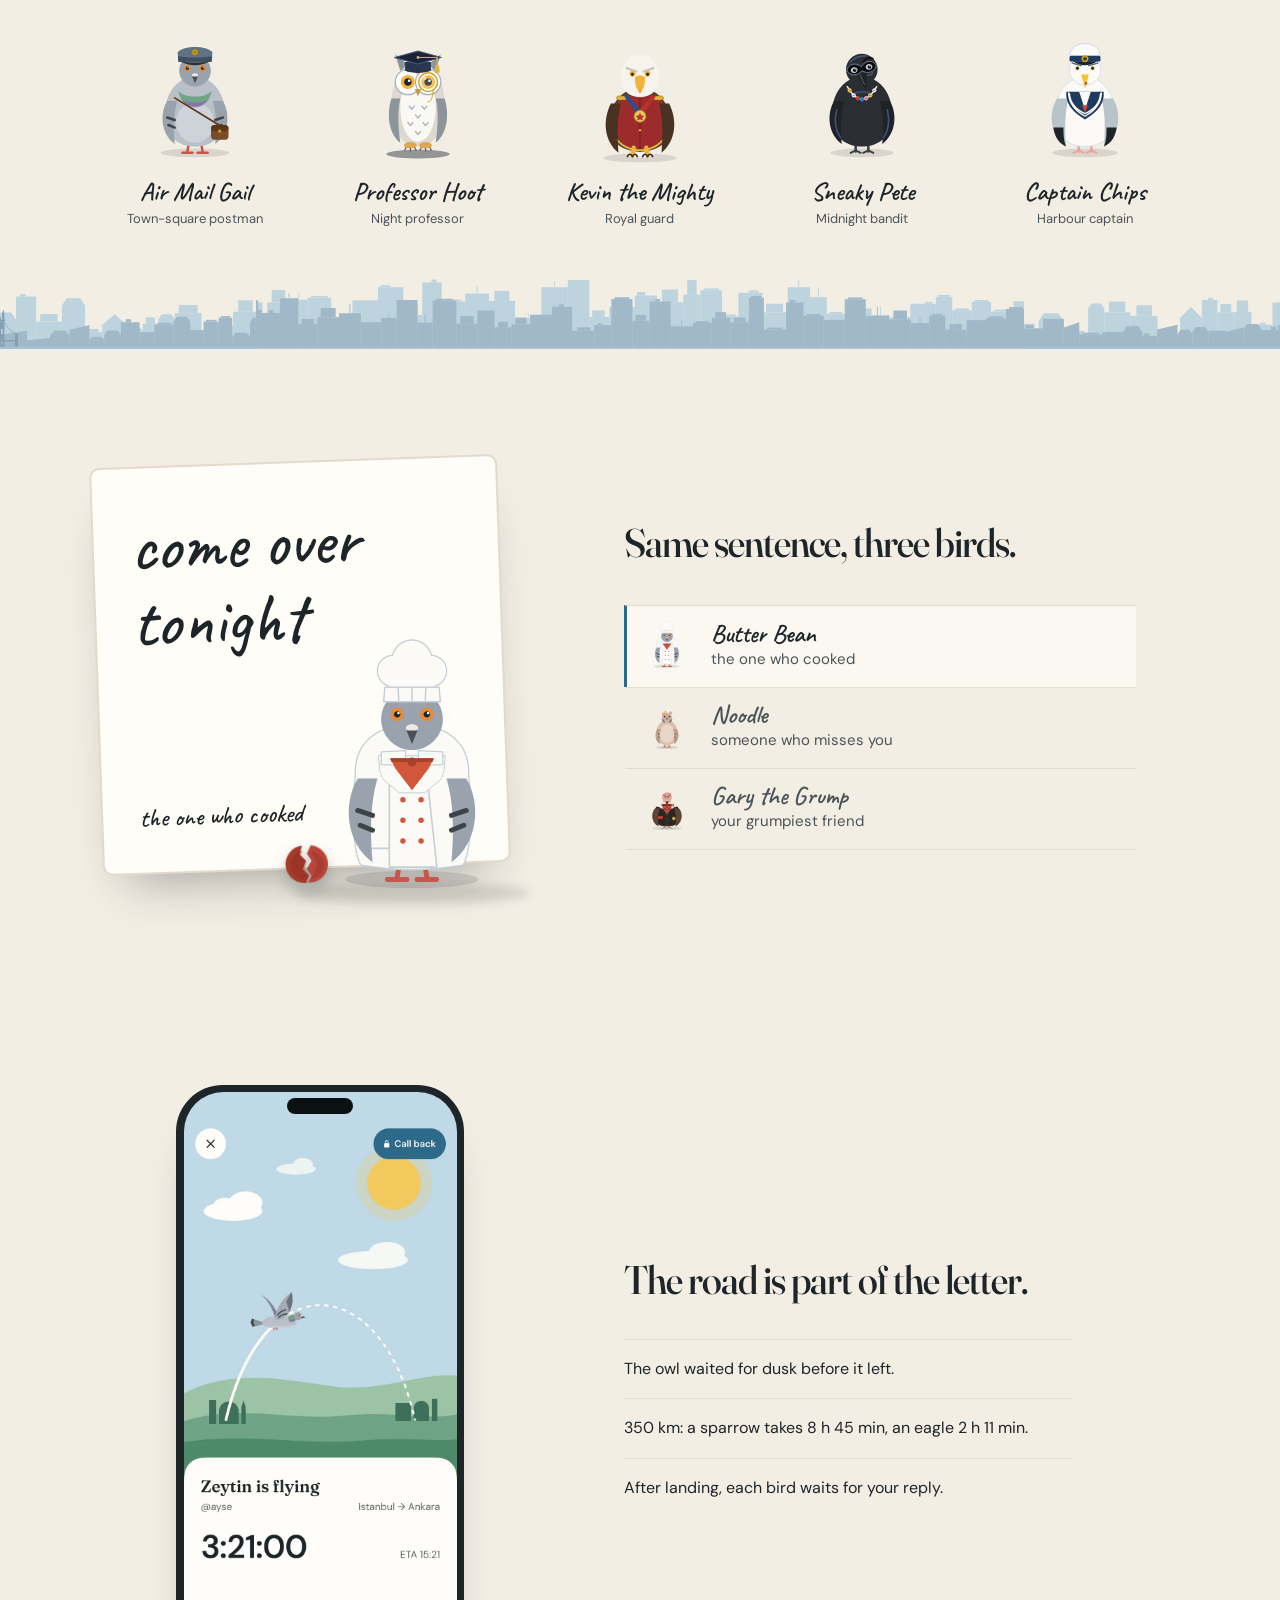
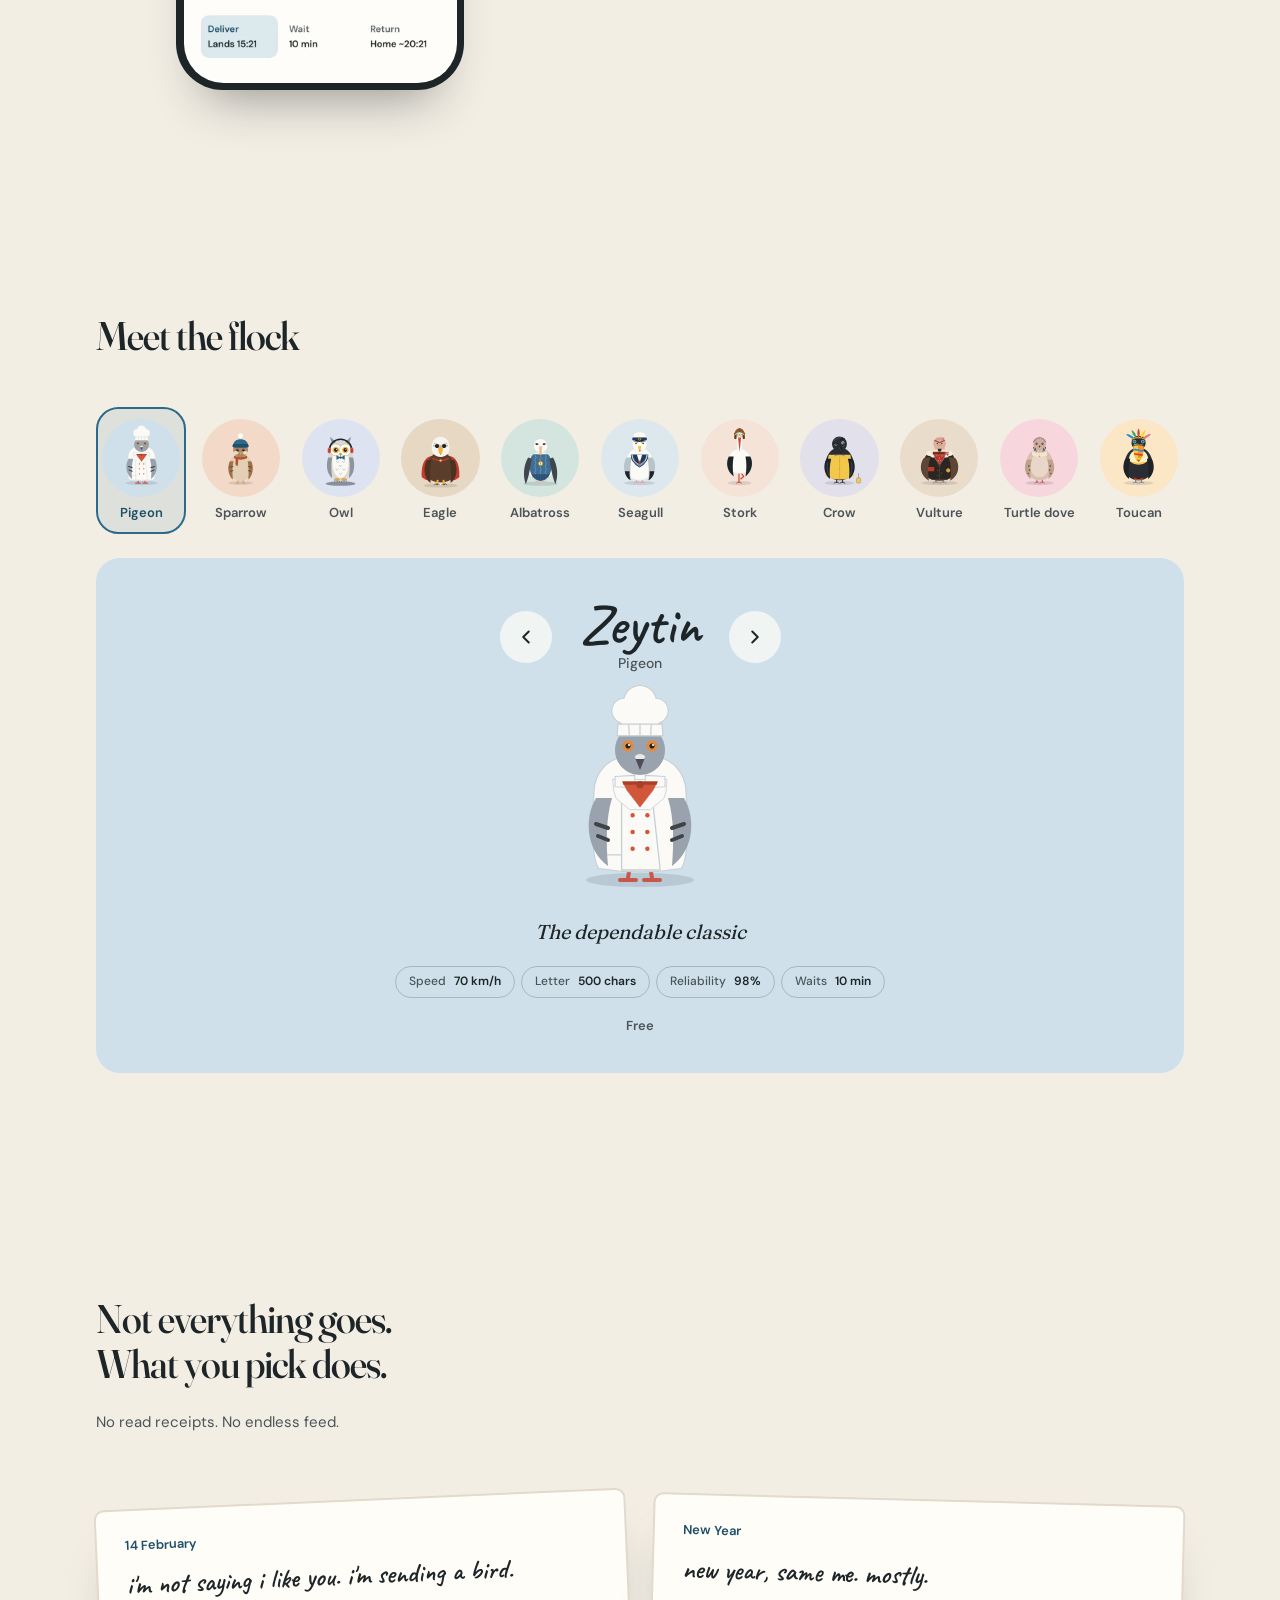
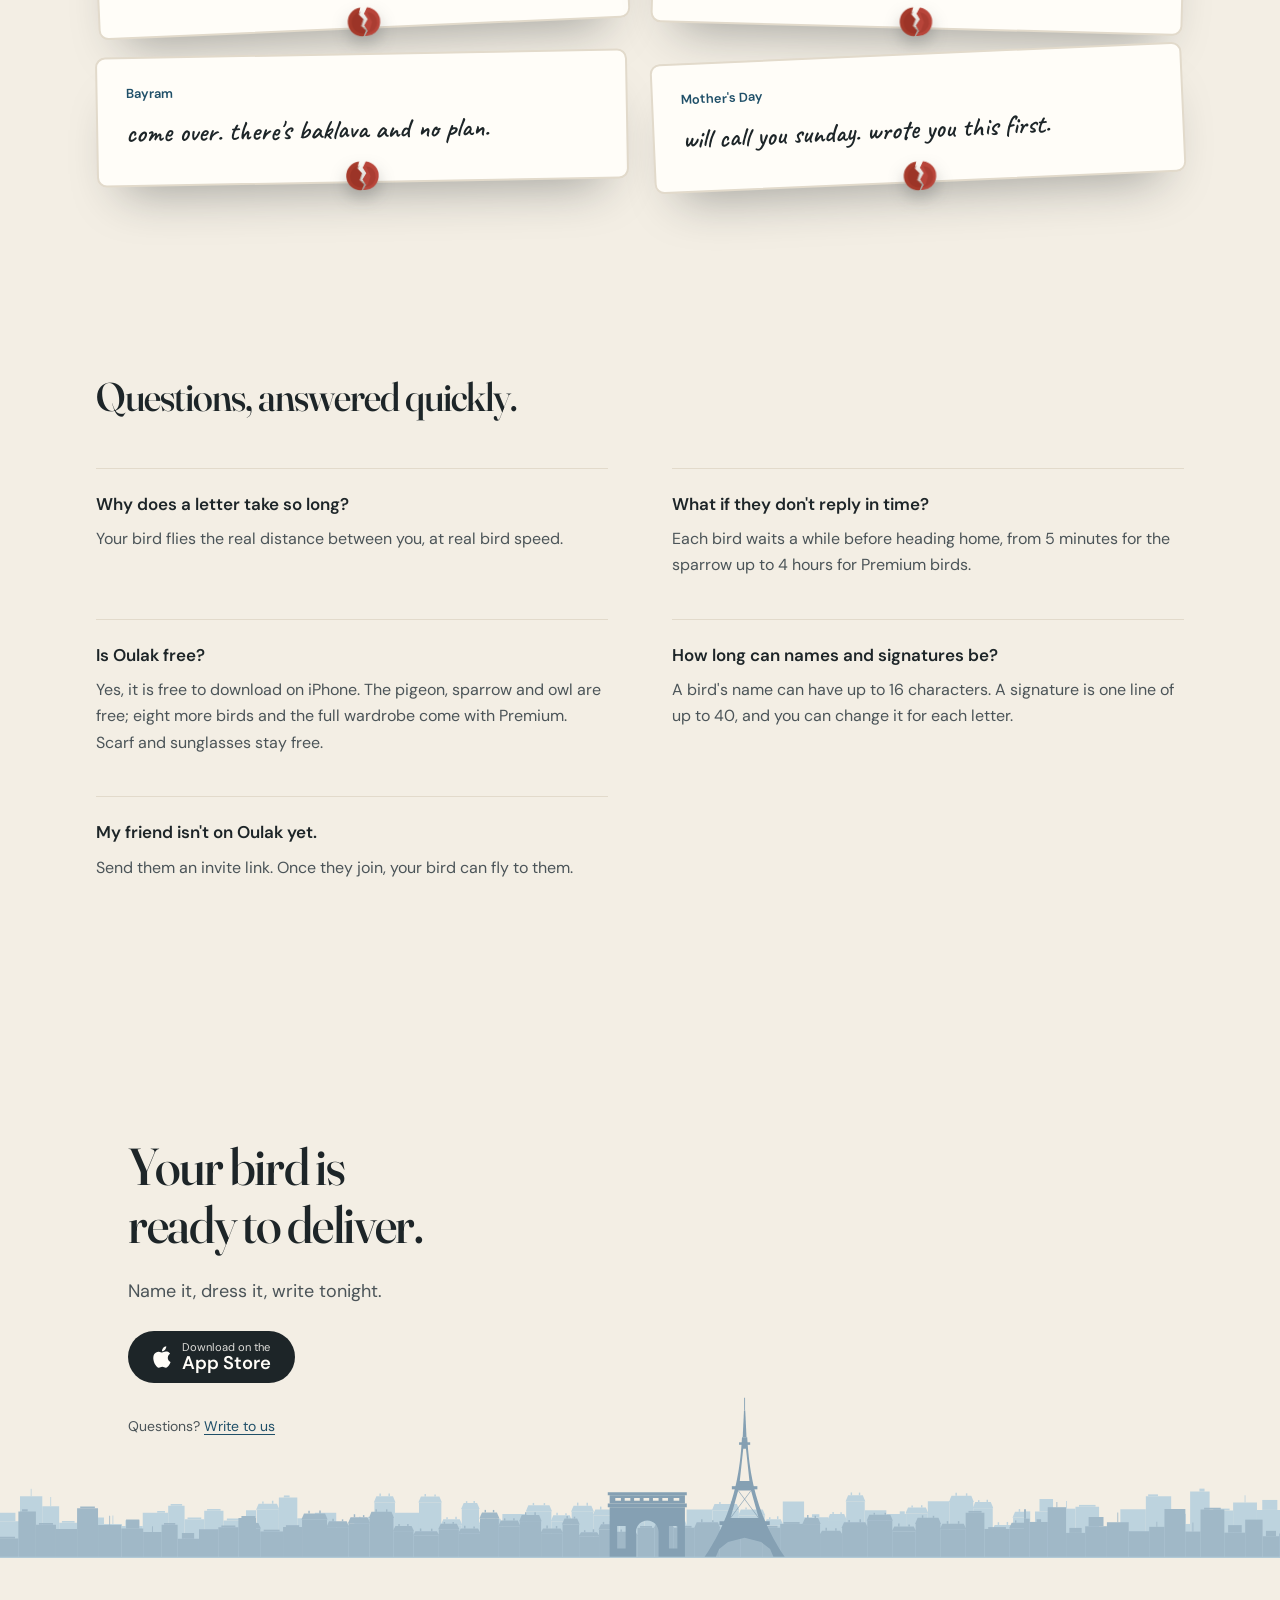
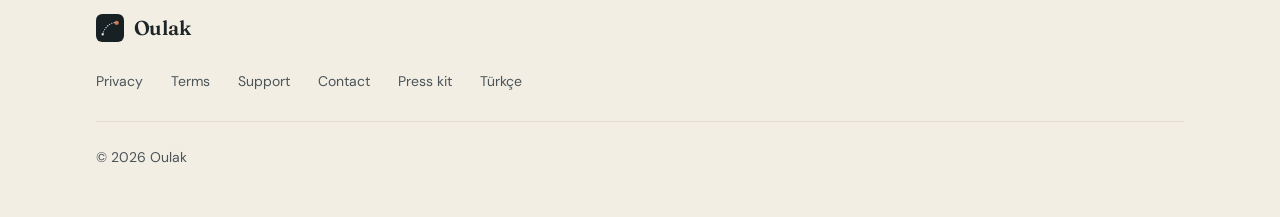
==== commit 2650fa9f: "Oulak website v3: light design, journey hero, new sections" ====
--- a/index.html
+++ b/index.html
@@ -3,8 +3,8 @@
 <head>
 <meta charset="utf-8">
 <meta name="viewport" content="width=device-width, initial-scale=1">
-<meta name="color-scheme" content="dark">
-<meta name="theme-color" content="#1F2744">
+<meta name="color-scheme" content="light">
+<meta name="theme-color" content="#CFE0EA">
 <title>Oulak: letters that fly</title>
 <meta name="description" content="Oulak is an iPhone app where every letter is carried by a bird. Pick a pigeon, sparrow or owl, write, and watch it cross the map in real time.">
 <link rel="alternate" hreflang="en" href="index.html">
@@ -21,341 +21,100 @@
 <meta name="twitter:card" content="summary">
 <link rel="icon" type="image/png" sizes="32x32" href="favicon-32.png">
 <link rel="apple-touch-icon" href="apple-touch-icon.png">
-<link rel="stylesheet" href="style.css?v=2">
+<link rel="stylesheet" href="style.css?v=5">
 <style>
 #b-pigeon:checked ~ .flock-stage .p-pigeon{display:flex}
-#b-pigeon:checked ~ .flock-pick label[for="b-pigeon"]{background:rgba(244,201,93,.14);border-color:var(--gold)}
-#b-pigeon:checked ~ .flock-pick label[for="b-pigeon"] .pick-name{color:var(--gold)}
-#b-pigeon:focus-visible ~ .flock-pick label[for="b-pigeon"]{outline:3px solid var(--gold);outline-offset:2px}
+#b-pigeon:checked ~ .flock-pick label[for="b-pigeon"]{background:rgba(44,106,138,.10);border-color:var(--accent)}
+#b-pigeon:checked ~ .flock-pick label[for="b-pigeon"] .pick-name{color:var(--accent-deep)}
+#b-pigeon:focus-visible ~ .flock-pick label[for="b-pigeon"]{outline:3px solid var(--accent-deep);outline-offset:2px}
 #b-sparrow:checked ~ .flock-stage .p-sparrow{display:flex}
-#b-sparrow:checked ~ .flock-pick label[for="b-sparrow"]{background:rgba(244,201,93,.14);border-color:var(--gold)}
-#b-sparrow:checked ~ .flock-pick label[for="b-sparrow"] .pick-name{color:var(--gold)}
-#b-sparrow:focus-visible ~ .flock-pick label[for="b-sparrow"]{outline:3px solid var(--gold);outline-offset:2px}
+#b-sparrow:checked ~ .flock-pick label[for="b-sparrow"]{background:rgba(44,106,138,.10);border-color:var(--accent)}
+#b-sparrow:checked ~ .flock-pick label[for="b-sparrow"] .pick-name{color:var(--accent-deep)}
+#b-sparrow:focus-visible ~ .flock-pick label[for="b-sparrow"]{outline:3px solid var(--accent-deep);outline-offset:2px}
 #b-owl:checked ~ .flock-stage .p-owl{display:flex}
-#b-owl:checked ~ .flock-pick label[for="b-owl"]{background:rgba(244,201,93,.14);border-color:var(--gold)}
-#b-owl:checked ~ .flock-pick label[for="b-owl"] .pick-name{color:var(--gold)}
-#b-owl:focus-visible ~ .flock-pick label[for="b-owl"]{outline:3px solid var(--gold);outline-offset:2px}
+#b-owl:checked ~ .flock-pick label[for="b-owl"]{background:rgba(44,106,138,.10);border-color:var(--accent)}
+#b-owl:checked ~ .flock-pick label[for="b-owl"] .pick-name{color:var(--accent-deep)}
+#b-owl:focus-visible ~ .flock-pick label[for="b-owl"]{outline:3px solid var(--accent-deep);outline-offset:2px}
 #b-eagle:checked ~ .flock-stage .p-eagle{display:flex}
-#b-eagle:checked ~ .flock-pick label[for="b-eagle"]{background:rgba(244,201,93,.14);border-color:var(--gold)}
-#b-eagle:checked ~ .flock-pick label[for="b-eagle"] .pick-name{color:var(--gold)}
-#b-eagle:focus-visible ~ .flock-pick label[for="b-eagle"]{outline:3px solid var(--gold);outline-offset:2px}
+#b-eagle:checked ~ .flock-pick label[for="b-eagle"]{background:rgba(44,106,138,.10);border-color:var(--accent)}
+#b-eagle:checked ~ .flock-pick label[for="b-eagle"] .pick-name{color:var(--accent-deep)}
+#b-eagle:focus-visible ~ .flock-pick label[for="b-eagle"]{outline:3px solid var(--accent-deep);outline-offset:2px}
 #b-albatross:checked ~ .flock-stage .p-albatross{display:flex}
-#b-albatross:checked ~ .flock-pick label[for="b-albatross"]{background:rgba(244,201,93,.14);border-color:var(--gold)}
-#b-albatross:checked ~ .flock-pick label[for="b-albatross"] .pick-name{color:var(--gold)}
-#b-albatross:focus-visible ~ .flock-pick label[for="b-albatross"]{outline:3px solid var(--gold);outline-offset:2px}
+#b-albatross:checked ~ .flock-pick label[for="b-albatross"]{background:rgba(44,106,138,.10);border-color:var(--accent)}
+#b-albatross:checked ~ .flock-pick label[for="b-albatross"] .pick-name{color:var(--accent-deep)}
+#b-albatross:focus-visible ~ .flock-pick label[for="b-albatross"]{outline:3px solid var(--accent-deep);outline-offset:2px}
 #b-seagull:checked ~ .flock-stage .p-seagull{display:flex}
-#b-seagull:checked ~ .flock-pick label[for="b-seagull"]{background:rgba(244,201,93,.14);border-color:var(--gold)}
-#b-seagull:checked ~ .flock-pick label[for="b-seagull"] .pick-name{color:var(--gold)}
-#b-seagull:focus-visible ~ .flock-pick label[for="b-seagull"]{outline:3px solid var(--gold);outline-offset:2px}
+#b-seagull:checked ~ .flock-pick label[for="b-seagull"]{background:rgba(44,106,138,.10);border-color:var(--accent)}
+#b-seagull:checked ~ .flock-pick label[for="b-seagull"] .pick-name{color:var(--accent-deep)}
+#b-seagull:focus-visible ~ .flock-pick label[for="b-seagull"]{outline:3px solid var(--accent-deep);outline-offset:2px}
 #b-stork:checked ~ .flock-stage .p-stork{display:flex}
-#b-stork:checked ~ .flock-pick label[for="b-stork"]{background:rgba(244,201,93,.14);border-color:var(--gold)}
-#b-stork:checked ~ .flock-pick label[for="b-stork"] .pick-name{color:var(--gold)}
-#b-stork:focus-visible ~ .flock-pick label[for="b-stork"]{outline:3px solid var(--gold);outline-offset:2px}
+#b-stork:checked ~ .flock-pick label[for="b-stork"]{background:rgba(44,106,138,.10);border-color:var(--accent)}
+#b-stork:checked ~ .flock-pick label[for="b-stork"] .pick-name{color:var(--accent-deep)}
+#b-stork:focus-visible ~ .flock-pick label[for="b-stork"]{outline:3px solid var(--accent-deep);outline-offset:2px}
 #b-crow:checked ~ .flock-stage .p-crow{display:flex}
-#b-crow:checked ~ .flock-pick label[for="b-crow"]{background:rgba(244,201,93,.14);border-color:var(--gold)}
-#b-crow:checked ~ .flock-pick label[for="b-crow"] .pick-name{color:var(--gold)}
-#b-crow:focus-visible ~ .flock-pick label[for="b-crow"]{outline:3px solid var(--gold);outline-offset:2px}
+#b-crow:checked ~ .flock-pick label[for="b-crow"]{background:rgba(44,106,138,.10);border-color:var(--accent)}
+#b-crow:checked ~ .flock-pick label[for="b-crow"] .pick-name{color:var(--accent-deep)}
+#b-crow:focus-visible ~ .flock-pick label[for="b-crow"]{outline:3px solid var(--accent-deep);outline-offset:2px}
 #b-vulture:checked ~ .flock-stage .p-vulture{display:flex}
-#b-vulture:checked ~ .flock-pick label[for="b-vulture"]{background:rgba(244,201,93,.14);border-color:var(--gold)}
-#b-vulture:checked ~ .flock-pick label[for="b-vulture"] .pick-name{color:var(--gold)}
-#b-vulture:focus-visible ~ .flock-pick label[for="b-vulture"]{outline:3px solid var(--gold);outline-offset:2px}
+#b-vulture:checked ~ .flock-pick label[for="b-vulture"]{background:rgba(44,106,138,.10);border-color:var(--accent)}
+#b-vulture:checked ~ .flock-pick label[for="b-vulture"] .pick-name{color:var(--accent-deep)}
+#b-vulture:focus-visible ~ .flock-pick label[for="b-vulture"]{outline:3px solid var(--accent-deep);outline-offset:2px}
 #b-kumru:checked ~ .flock-stage .p-kumru{display:flex}
-#b-kumru:checked ~ .flock-pick label[for="b-kumru"]{background:rgba(244,201,93,.14);border-color:var(--gold)}
-#b-kumru:checked ~ .flock-pick label[for="b-kumru"] .pick-name{color:var(--gold)}
-#b-kumru:focus-visible ~ .flock-pick label[for="b-kumru"]{outline:3px solid var(--gold);outline-offset:2px}
+#b-kumru:checked ~ .flock-pick label[for="b-kumru"]{background:rgba(44,106,138,.10);border-color:var(--accent)}
+#b-kumru:checked ~ .flock-pick label[for="b-kumru"] .pick-name{color:var(--accent-deep)}
+#b-kumru:focus-visible ~ .flock-pick label[for="b-kumru"]{outline:3px solid var(--accent-deep);outline-offset:2px}
 #b-toucan:checked ~ .flock-stage .p-toucan{display:flex}
-#b-toucan:checked ~ .flock-pick label[for="b-toucan"]{background:rgba(244,201,93,.14);border-color:var(--gold)}
-#b-toucan:checked ~ .flock-pick label[for="b-toucan"] .pick-name{color:var(--gold)}
-#b-toucan:focus-visible ~ .flock-pick label[for="b-toucan"]{outline:3px solid var(--gold);outline-offset:2px}
+#b-toucan:checked ~ .flock-pick label[for="b-toucan"]{background:rgba(44,106,138,.10);border-color:var(--accent)}
+#b-toucan:checked ~ .flock-pick label[for="b-toucan"] .pick-name{color:var(--accent-deep)}
+#b-toucan:focus-visible ~ .flock-pick label[for="b-toucan"]{outline:3px solid var(--accent-deep);outline-offset:2px}
 </style>
 </head>
 <body class="home">
 <svg width="0" height="0" style="position:absolute" aria-hidden="true" focusable="false"><defs>
-<symbol id="art-pigeon" viewBox="0 0 240 220"><ellipse cx="120" cy="196" rx="54" ry="7" fill="#1D2528" opacity="0.12"/><path d="M110 182 L108 194 M100 196 L116 196 M130 182 L132 194 M124 196 L140 196" stroke="#C9564B" stroke-width="4" stroke-linecap="round"/><path d="M120 76 C 150 76, 168 104, 168 138 C 168 168, 148 186, 120 186 C 92 186, 72 168, 72 138 C 72 104, 90 76, 120 76 Z" fill="#B9C0C8"/><ellipse cx="120" cy="148" rx="30" ry="32" fill="#CDD3D9"/><path d="M76 114 C 64 134, 66 166, 88 182 C 86 158, 86 134, 92 114 Z" fill="#9AA3AD"/><path d="M164 114 C 176 134, 174 166, 152 182 C 154 158, 154 134, 148 114 Z" fill="#9AA3AD"/><path d="M76 140 L88 144 M78 152 L88 156" stroke="#3D4548" stroke-width="4" stroke-linecap="round"/><path d="M164 140 L152 144 M162 152 L152 156" stroke="#3D4548" stroke-width="4" stroke-linecap="round"/><path d="M94 98 C 104 110, 136 110, 146 98 C 144 114, 134 122, 120 122 C 106 122, 96 114, 94 98 Z" fill="#6FA487"/><path d="M100 112 C 110 118, 130 118, 140 112 C 136 120, 128 124, 120 124 C 112 124, 104 120, 100 112 Z" fill="#8B6FA8" opacity="0.85"/><circle cx="120" cy="66" r="25" fill="#9AA3AD"/><circle cx="108" cy="62" r="5.5" fill="#E58A3A"/><circle cx="132" cy="62" r="5.5" fill="#E58A3A"/><circle cx="108" cy="62" r="2.6" fill="#1D2528"/><circle cx="132" cy="62" r="2.6" fill="#1D2528"/><circle cx="109" cy="61" r="1" fill="#FFFDF8"/><circle cx="133" cy="61" r="1" fill="#FFFDF8"/><ellipse cx="120" cy="73" rx="5" ry="3" fill="#EDE8E2"/><path d="M115.5 75 L120 86 L124.5 75 Z" fill="#4A4F55"/></symbol>
-<symbol id="art-sparrow" viewBox="0 0 240 220"><ellipse cx="120" cy="196" rx="42" ry="6" fill="#1D2528" opacity="0.12"/><path d="M112 184 L110 194 M104 196 L116 196 M128 184 L130 194 M124 196 L136 196" stroke="#C8A07A" stroke-width="3" stroke-linecap="round"/><path d="M120 96 C 146 96, 160 118, 160 146 C 160 172, 142 188, 120 188 C 98 188, 80 172, 80 146 C 80 118, 94 96, 120 96 Z" fill="#E3CFB6"/><path d="M84 122 C 74 142, 78 170, 94 184 C 92 162, 92 140, 96 122 Z" fill="#A0704A"/><path d="M156 122 C 166 142, 162 170, 146 184 C 148 162, 148 140, 144 122 Z" fill="#A0704A"/><path d="M84 142 L94 140 M86 156 L94 154" stroke="#4E3424" stroke-width="2.5" stroke-linecap="round"/><path d="M156 142 L146 140 M154 156 L146 154" stroke="#4E3424" stroke-width="2.5" stroke-linecap="round"/><circle cx="120" cy="84" r="25" fill="#B08560"/><path d="M97 80 C 100 60, 140 60, 143 80 C 132 72, 108 72, 97 80 Z" fill="#8E8A86"/><ellipse cx="104" cy="94" rx="9" ry="6" fill="#E8DCCB"/><ellipse cx="136" cy="94" rx="9" ry="6" fill="#E8DCCB"/><path d="M100 76 C 104 73, 110 73, 114 75 M126 75 C 130 73, 136 73, 140 76" stroke="#EAD9BF" stroke-width="2.5" stroke-linecap="round"/><circle cx="110" cy="84" r="4.2" fill="#1D2528"/><circle cx="130" cy="84" r="4.2" fill="#1D2528"/><circle cx="111.4" cy="82.6" r="1.3" fill="#FFFDF8"/><circle cx="131.4" cy="82.6" r="1.3" fill="#FFFDF8"/><path d="M115.5 91 L120 102 L124.5 91 Z" fill="#C9A27A"/></symbol>
-<symbol id="art-owl" viewBox="0 0 240 220"><ellipse cx="120" cy="198" rx="50" ry="7" fill="#0B1022" opacity="0.35"/><path d="M92 66 L84 40 L106 58 Z" fill="#DCE3E8"/><path d="M148 66 L156 40 L134 58 Z" fill="#DCE3E8"/><path d="M78 120 C 78 72, 102 52, 120 52 C 138 52, 162 72, 162 120 C 162 160, 146 186, 120 186 C 94 186, 78 160, 78 120 Z" fill="#F3F6F8"/><g fill="#3A3F45"><circle cx="90" cy="96" r="2.5"/><circle cx="150" cy="96" r="2.5"/><circle cx="86" cy="112" r="2"/><circle cx="154" cy="112" r="2"/></g><path d="M92 120 C 92 96, 104 88, 120 88 C 136 88, 148 96, 148 120 C 148 156, 136 178, 120 178 C 104 178, 92 156, 92 120 Z" fill="#FFFFFF"/><g stroke="#9AA6B0" stroke-width="2" stroke-linecap="round" stroke-linejoin="round"><path d="M106 122 l4 5 l4 -5"/><path d="M126 122 l4 5 l4 -5"/><path d="M116 136 l4 5 l4 -5"/><path d="M104 148 l4 5 l4 -5"/><path d="M128 148 l4 5 l4 -5"/><path d="M116 162 l4 5 l4 -5"/></g><path d="M78 110 C 70 136, 74 166, 92 180 C 88 150, 88 128, 92 110 Z" fill="#DCE3E8"/><path d="M162 110 C 170 136, 166 166, 148 180 C 152 150, 152 128, 148 110 Z" fill="#DCE3E8"/><g fill="#3A3F45"><circle cx="80" cy="128" r="2.2"/><circle cx="84" cy="146" r="2.2"/><circle cx="82" cy="162" r="2"/><circle cx="160" cy="128" r="2.2"/><circle cx="156" cy="146" r="2.2"/><circle cx="158" cy="162" r="2"/><circle cx="112" cy="58" r="1.8"/><circle cx="128" cy="58" r="1.8"/><circle cx="120" cy="64" r="1.8"/></g><circle cx="104" cy="84" r="20" fill="#FFFFFF" stroke="#D5DDE3" stroke-width="2"/><circle cx="136" cy="84" r="20" fill="#FFFFFF" stroke="#D5DDE3" stroke-width="2"/><circle cx="104" cy="84" r="11" fill="#F4C230"/><circle cx="136" cy="84" r="11" fill="#F4C230"/><circle cx="104" cy="84" r="6" fill="#1D2528"/><circle cx="136" cy="84" r="6" fill="#1D2528"/><circle cx="106" cy="82" r="2" fill="#FFFDF8"/><circle cx="138" cy="82" r="2" fill="#FFFDF8"/><path d="M115 95 L120 107 L125 95 Z" fill="#3A3F45"/><ellipse cx="108" cy="184" rx="10" ry="5" fill="#FFFFFF"/><ellipse cx="132" cy="184" rx="10" ry="5" fill="#FFFFFF"/><path d="M101 188 l-2 4 M108 189 l0 4 M115 188 l2 4 M125 188 l-2 4 M132 189 l0 4 M139 188 l2 4" stroke="#3A3F45" stroke-width="2" stroke-linecap="round"/></symbol>
-<symbol id="art-eagle" viewBox="0 0 240 220"><ellipse cx="120" cy="204" rx="58" ry="7" fill="#1D2528" opacity="0.12"/><path d="M106 188 L102 204 L138 204 L134 188 Z" fill="#F7F4EE" stroke="#D9D2C4" stroke-width="1.5"/><path d="M120 94 C 152 94, 170 122, 168 156 C 166 182, 146 194, 120 194 C 94 194, 74 182, 72 156 C 70 122, 88 94, 120 94 Z" fill="#5A3E2B"/><path d="M74 118 C 60 146, 64 178, 86 196 C 84 166, 84 140, 90 118 Z" fill="#4A3222"/><path d="M166 118 C 180 146, 176 178, 154 196 C 156 166, 156 140, 150 118 Z" fill="#4A3222"/><path d="M110 188 L108 200 M130 188 L132 200" stroke="#F2B33D" stroke-width="7" stroke-linecap="round"/><path d="M100 202 C 102 197, 106 197, 108 202 M108 202 C 110 197, 114 197, 116 202 M124 202 C 126 197, 130 197, 132 202 M132 202 C 134 197, 138 197, 140 202" stroke="#3A271A" stroke-width="2.5" stroke-linecap="round"/><path d="M90 78 C 90 52, 104 40, 120 40 C 136 40, 150 52, 150 78 C 150 96, 138 108, 120 108 C 102 108, 90 96, 90 78 Z" fill="#F7F4EE"/><path d="M99 62 L114 67 M141 62 L126 67" stroke="#CFC6B5" stroke-width="4" stroke-linecap="round"/><circle cx="108" cy="71" r="4.8" fill="#F2B33D"/><circle cx="132" cy="71" r="4.8" fill="#F2B33D"/><circle cx="108" cy="71.5" r="2.4" fill="#1D2528"/><circle cx="132" cy="71.5" r="2.4" fill="#1D2528"/><path d="M112 78 C 112 72, 128 72, 128 78 C 128 90, 124 98, 120 101 C 116 98, 112 90, 112 78 Z" fill="#F2B33D"/><path d="M117 94 C 118 99, 122 99, 123 94 L 120 103 Z" fill="#D9932A"/></symbol>
-<symbol id="art-albatross" viewBox="0 0 240 220"><ellipse cx="120" cy="198" rx="58" ry="7" fill="#1D2528" opacity="0.12"/><path d="M120 90 C 148 90, 166 114, 164 146 C 162 172, 144 188, 120 188 C 96 188, 78 172, 76 146 C 74 114, 92 90, 120 90 Z" fill="#FBFAF7" stroke="#C5D3CD" stroke-width="1.5"/><path d="M78 110 C 62 138, 60 172, 70 200 C 80 176, 86 142, 90 114 Z" fill="#3F474D"/><path d="M162 110 C 178 138, 180 172, 170 200 C 160 176, 154 142, 150 114 Z" fill="#3F474D"/><path d="M100 192 L110 186 L120 192 Z M120 192 L130 186 L140 192 Z" fill="#E6B9B0"/><circle cx="120" cy="70" r="24" fill="#FBFAF7" stroke="#C5D3CD" stroke-width="1.5"/><path d="M99 64 C 103 59, 112 60, 115 66 C 110 69, 103 68, 99 64 Z" fill="#9AA2A8"/><path d="M141 64 C 137 59, 128 60, 125 66 C 130 69, 137 68, 141 64 Z" fill="#9AA2A8"/><circle cx="108" cy="65" r="3.2" fill="#1D2528"/><circle cx="132" cy="65" r="3.2" fill="#1D2528"/><circle cx="109" cy="64" r="1" fill="#FFFDF8"/><circle cx="133" cy="64" r="1" fill="#FFFDF8"/><path d="M114 74 C 114 70, 126 70, 126 74 L 124 98 C 123 102, 117 102, 116 98 Z" fill="#EFC9A6"/><path d="M116 97 C 117 104, 123 104, 124 97 Z" fill="#D6A27A"/><path d="M120 76 L120 96" stroke="#D6A27A" stroke-width="1"/></symbol>
-<symbol id="art-seagull" viewBox="0 0 240 220"><ellipse cx="120" cy="196" rx="52" ry="7" fill="#1D2528" opacity="0.12"/><path d="M110 182 L110 194 M130 182 L130 194" stroke="#E9A3A0" stroke-width="4" stroke-linecap="round"/><path d="M102 196 L110 192 L118 196 M122 196 L130 192 L138 196" stroke="#E9A3A0" stroke-width="3" stroke-linecap="round" stroke-linejoin="round"/><path d="M120 76 C 150 76, 168 104, 168 138 C 168 168, 148 186, 120 186 C 92 186, 72 168, 72 138 C 72 104, 90 76, 120 76 Z" fill="#FBFAF7" stroke="#D5DEE3" stroke-width="1.5"/><path d="M76 110 C 62 132, 64 166, 90 186 C 88 158, 88 132, 94 110 Z" fill="#B8C3CA"/><path d="M70 156 C 72 172, 80 182, 90 186 C 86 176, 86 166, 86 156 Z" fill="#1D2528"/><g transform="matrix(-1 0 0 1 240 0)"><path d="M76 110 C 62 132, 64 166, 90 186 C 88 158, 88 132, 94 110 Z" fill="#B8C3CA"/><path d="M70 156 C 72 172, 80 182, 90 186 C 86 176, 86 166, 86 156 Z" fill="#1D2528"/></g><circle cx="120" cy="64" r="25" fill="#FBFAF7" stroke="#D5DEE3" stroke-width="1.5"/><circle cx="108" cy="62" r="4" fill="#F2E4A6"/><circle cx="132" cy="62" r="4" fill="#F2E4A6"/><circle cx="108" cy="62" r="2.4" fill="#1D2528"/><circle cx="132" cy="62" r="2.4" fill="#1D2528"/><path d="M100 54 L114 58 M140 54 L126 58" stroke="#5C6468" stroke-width="2.4" stroke-linecap="round"/><path d="M114 72 L120 94 L126 72 Z" fill="#F2C230"/><circle cx="121.5" cy="86" r="2.2" fill="#D2452E"/></symbol>
-<symbol id="art-stork" viewBox="0 0 240 220"><ellipse cx="120" cy="196" rx="40" ry="7" fill="#1D2528" opacity="0.12"/><path d="M118 160 L118 194" stroke="#D2452E" stroke-width="4" stroke-linecap="round"/><path d="M110 196 L118 192 L126 196" stroke="#D2452E" stroke-width="3" stroke-linecap="round" stroke-linejoin="round"/><path d="M124 160 L134 174 L124 182" stroke="#D2452E" stroke-width="4" stroke-linecap="round" stroke-linejoin="round"/><path d="M120 80 C 146 80, 160 102, 160 128 C 160 150, 144 164, 120 164 C 96 164, 80 150, 80 128 C 80 102, 94 80, 120 80 Z" fill="#FBFAF7" stroke="#D5DEE3" stroke-width="1.5"/><path d="M84 106 C 74 124, 76 150, 94 168 L 100 174 C 96 152, 96 126, 100 106 Z" fill="#1D2528"/><g transform="matrix(-1 0 0 1 240 0)"><path d="M84 106 C 74 124, 76 150, 94 168 L 100 174 C 96 152, 96 126, 100 106 Z" fill="#1D2528"/></g><path d="M111 40 L129 40 L130 86 L110 86 Z" fill="#FBFAF7"/><path d="M111 44 L111 84 M129 44 L129 84" stroke="#D5DEE3" stroke-width="1.5"/><circle cx="120" cy="36" r="17" fill="#FBFAF7" stroke="#D5DEE3" stroke-width="1.5"/><circle cx="113" cy="33" r="2.6" fill="#1D2528"/><circle cx="127" cy="33" r="2.6" fill="#1D2528"/><circle cx="113.8" cy="32.2" r="0.8" fill="#FFFDF8"/><circle cx="127.8" cy="32.2" r="0.8" fill="#FFFDF8"/><path d="M115 42 L120 92 L125 42 Z" fill="#D2452E"/><path d="M120 92 L120 100" stroke="#8A6A50" stroke-width="1.5"/><ellipse cx="120" cy="110" rx="14" ry="11" fill="#F3D9C7"/><path d="M114 101 L120 96 L126 101 Z" fill="#B5532A"/><circle cx="114" cy="111" r="1.6" fill="#B5532A"/><circle cx="124" cy="108" r="1.6" fill="#B5532A"/><circle cx="121" cy="116" r="1.6" fill="#B5532A"/></symbol>
-<symbol id="art-crow" viewBox="0 0 240 220"><ellipse cx="120" cy="196" rx="50" ry="7" fill="#1D2528" opacity="0.12"/><path d="M110 182 L110 194 M130 182 L130 194" stroke="#3A3F45" stroke-width="4" stroke-linecap="round"/><path d="M102 196 L110 192 L118 196 M122 196 L130 192 L138 196" stroke="#3A3F45" stroke-width="3" stroke-linecap="round" stroke-linejoin="round"/><path d="M120 76 C 150 76, 168 104, 168 138 C 168 168, 148 186, 120 186 C 92 186, 72 168, 72 138 C 72 104, 90 76, 120 76 Z" fill="#2A2E33"/><path d="M76 114 C 64 134, 66 166, 88 182 C 86 158, 86 134, 92 114 Z" fill="#1F2327"/><path d="M80 128 C 76 144, 78 160, 86 172" stroke="#4A5A8A" stroke-width="2.5" stroke-linecap="round" opacity="0.85"/><g transform="matrix(-1 0 0 1 240 0)"><path d="M76 114 C 64 134, 66 166, 88 182 C 86 158, 86 134, 92 114 Z" fill="#1F2327"/><path d="M80 128 C 76 144, 78 160, 86 172" stroke="#4A5A8A" stroke-width="2.5" stroke-linecap="round" opacity="0.85"/></g><path d="M104 104 C 112 98, 128 98, 136 104" stroke="#4A5A8A" stroke-width="3" stroke-linecap="round" opacity="0.7"/><g transform="rotate(-10 120 66)"><circle cx="120" cy="64" r="25" fill="#2A2E33"/><path d="M104 50 C 110 44, 120 42, 130 44" stroke="#4A5A8A" stroke-width="2.5" stroke-linecap="round" opacity="0.8"/><ellipse cx="108" cy="63" rx="5" ry="4.2" fill="#C9CED6"/><circle cx="109.2" cy="63.4" r="2.8" fill="#0F1214"/><circle cx="110.2" cy="62.4" r="1" fill="#FFFDF8"/><path d="M102 62 C 105 59, 111 59, 114 61 L114 58 L102 58 Z" fill="#2A2E33"/><path d="M101 60.5 L115 62" stroke="#0F1214" stroke-width="3" stroke-linecap="round"/><ellipse cx="132" cy="62" rx="5.2" ry="5.2" fill="#C9CED6"/><circle cx="133.2" cy="62.4" r="3" fill="#0F1214"/><circle cx="134.4" cy="61.2" r="1.1" fill="#FFFDF8"/><path d="M125 52 C 129 48, 135 47, 140 50" stroke="#0F1214" stroke-width="3" stroke-linecap="round"/><path d="M111 70 L120 98 L129 70 Z" fill="#1D2528"/><path d="M116 72 L120 88" stroke="#5C6468" stroke-width="1.5" stroke-linecap="round"/><path d="M127 74 C 131 76, 134 75, 136 72" stroke="#5C6468" stroke-width="1.8" stroke-linecap="round"/></g></symbol>
-<symbol id="art-vulture" viewBox="0 0 240 220"><ellipse cx="120" cy="196" rx="62" ry="7" fill="#1D2528" opacity="0.12"/><path d="M108 184 L108 194 M132 184 L132 194" stroke="#9A8F86" stroke-width="5" stroke-linecap="round"/><path d="M98 196 L108 191 L118 196 M122 196 L132 191 L142 196" stroke="#9A8F86" stroke-width="3.5" stroke-linecap="round" stroke-linejoin="round"/><path d="M120 88 C 160 84, 182 114, 178 146 C 174 172, 152 188, 120 188 C 88 188, 66 172, 62 146 C 58 114, 80 84, 120 88 Z" fill="#4A3528"/><path d="M66 112 C 50 136, 54 170, 84 188 C 80 160, 80 132, 90 108 Z" fill="#5E4636"/><g transform="matrix(-1 0 0 1 240 0)"><path d="M66 112 C 50 136, 54 170, 84 188 C 80 160, 80 132, 90 108 Z" fill="#5E4636"/></g><path d="M104 70 L136 70 L138 94 L102 94 Z" fill="#E8A99A"/><ellipse cx="120" cy="96" rx="42" ry="14" fill="#EFE4D2"/><circle cx="84" cy="96" r="8" fill="#F7EFE2"/><circle cx="98" cy="102" r="8" fill="#F7EFE2"/><circle cx="112" cy="105" r="8" fill="#F7EFE2"/><circle cx="128" cy="105" r="8" fill="#F7EFE2"/><circle cx="142" cy="102" r="8" fill="#F7EFE2"/><circle cx="156" cy="96" r="8" fill="#F7EFE2"/><circle cx="120" cy="62" r="21" fill="#E8A99A"/><path d="M108 46 C 114 43, 126 43, 132 46 M110 50 C 116 48, 124 48, 130 50" stroke="#C98577" stroke-width="1.4" stroke-linecap="round"/><ellipse cx="111" cy="61" rx="5" ry="3.6" fill="#F2DCC4"/><ellipse cx="129" cy="61" rx="5" ry="3.6" fill="#F2DCC4"/><circle cx="112" cy="62" r="2.4" fill="#1D2528"/><circle cx="128" cy="62" r="2.4" fill="#1D2528"/><path d="M105 60 L117 59 L117 56 L105 56 Z M135 60 L123 59 L123 56 L135 56 Z" fill="#E8A99A"/><path d="M104 52 L118 59 M136 52 L122 59" stroke="#8A4E44" stroke-width="4" stroke-linecap="round"/><path d="M129 42 L135 52" stroke="#B46F62" stroke-width="2" stroke-linecap="round"/><path d="M130.5 45 L134 44 M132 48 L135.5 47" stroke="#B46F62" stroke-width="1.4" stroke-linecap="round"/><path d="M112 66 L128 66 L127 80 C 126 90, 121 94, 117 90 C 114 87, 113 82, 113 78 Z" fill="#CDBB9E"/><path d="M114 80 L127 80 C 126 90, 121 94, 117 90 C 115 88, 114 84, 114 80 Z" fill="#3A2E28"/><path d="M112 66 L128 66 L127 70 L113 70 Z" fill="#B8A584"/></symbol>
-<symbol id="art-kumru" viewBox="0 0 240 220"><ellipse cx="120" cy="196" rx="48" ry="7" fill="#1D2528" opacity="0.12"/><path d="M111 182 L111 194 M129 182 L129 194" stroke="#C9564B" stroke-width="3.5" stroke-linecap="round"/><path d="M104 196 L111 192 L118 196 M122 196 L129 192 L136 196" stroke="#C9564B" stroke-width="2.6" stroke-linecap="round" stroke-linejoin="round"/><path d="M120 80 C 150 80, 166 106, 166 138 C 166 168, 146 186, 120 186 C 94 186, 74 168, 74 138 C 74 106, 90 80, 120 80 Z" fill="#D9BFAE"/><path d="M120 96 C 140 96, 150 116, 150 140 C 150 162, 138 176, 120 176 C 102 176, 90 162, 90 140 C 90 116, 100 96, 120 96 Z" fill="#E8D6C9"/><path d="M78 116 C 66 136, 68 166, 90 182 C 88 158, 88 134, 94 116 Z" fill="#BFA08B"/><circle cx="84" cy="138" r="3" fill="#6B5548"/><circle cx="86" cy="152" r="3" fill="#6B5548"/><circle cx="82" cy="164" r="2.6" fill="#6B5548"/><g transform="matrix(-1 0 0 1 240 0)"><path d="M78 116 C 66 136, 68 166, 90 182 C 88 158, 88 134, 94 116 Z" fill="#BFA08B"/><circle cx="84" cy="138" r="3" fill="#6B5548"/><circle cx="86" cy="152" r="3" fill="#6B5548"/><circle cx="82" cy="164" r="2.6" fill="#6B5548"/></g><circle cx="120" cy="66" r="21" fill="#CBB0A0"/><path d="M100 76 L104 86 M105 78 L108 88 M140 76 L136 86 M135 78 L132 88" stroke="#1D2528" stroke-width="3" stroke-linecap="round"/><path d="M102.5 77 L106 87 M137.5 77 L134 87" stroke="#FBFAF7" stroke-width="1.4" stroke-linecap="round"/><circle cx="110" cy="63" r="3.4" fill="#1D2528" stroke="#C46A5A" stroke-width="1.4"/><circle cx="130" cy="63" r="3.4" fill="#1D2528" stroke="#C46A5A" stroke-width="1.4"/><circle cx="111" cy="62" r="1" fill="#FFFDF8"/><circle cx="131" cy="62" r="1" fill="#FFFDF8"/><path d="M116.5 70 L120 78 L123.5 70 Z" fill="#4A3B36"/><circle cx="104" cy="71" r="3.5" fill="#E9A3A0" opacity="0.5"/><circle cx="136" cy="71" r="3.5" fill="#E9A3A0" opacity="0.5"/></symbol>
-<symbol id="art-toucan" viewBox="0 0 240 220"><ellipse cx="120" cy="196" rx="50" ry="7" fill="#1D2528" opacity="0.12"/><path d="M110 182 L110 194 M130 182 L130 194" stroke="#6E8FB0" stroke-width="4" stroke-linecap="round"/><path d="M102 196 L110 192 L118 196 M122 196 L130 192 L138 196" stroke="#6E8FB0" stroke-width="3" stroke-linecap="round" stroke-linejoin="round"/><path d="M120 76 C 150 76, 168 104, 168 138 C 168 168, 148 186, 120 186 C 92 186, 72 168, 72 138 C 72 104, 90 76, 120 76 Z" fill="#2A2E33"/><path d="M120 84 C 142 84, 154 100, 152 120 C 142 132, 98 132, 88 120 C 86 100, 98 84, 120 84 Z" fill="#FBF1C8"/><path d="M90 120 C 100 130, 140 130, 150 120 C 146 128, 134 134, 120 134 C 106 134, 94 128, 90 120 Z" fill="#F7C948"/><path d="M104 176 C 112 184, 128 184, 136 176 L 132 186 L 108 186 Z" fill="#D2452E"/><path d="M76 114 C 64 134, 66 166, 88 182 C 86 158, 86 134, 92 114 Z" fill="#1F2327"/><g transform="matrix(-1 0 0 1 240 0)"><path d="M76 114 C 64 134, 66 166, 88 182 C 86 158, 86 134, 92 114 Z" fill="#1F2327"/></g><circle cx="120" cy="60" r="24" fill="#2A2E33"/><circle cx="106" cy="56" r="6.5" fill="#5BA7D6"/><circle cx="134" cy="56" r="6.5" fill="#5BA7D6"/><circle cx="106" cy="56" r="3" fill="#1D2528"/><circle cx="134" cy="56" r="3" fill="#1D2528"/><circle cx="107" cy="55" r="1" fill="#FFFDF8"/><circle cx="135" cy="55" r="1" fill="#FFFDF8"/><path d="M98 47 C 102 44, 108 44, 112 47" stroke="#0F1214" stroke-width="2.6" stroke-linecap="round"/><path d="M128 44 C 132 40, 138 40, 143 44" stroke="#0F1214" stroke-width="2.6" stroke-linecap="round"/><path d="M103 68 C 103 63, 137 63, 137 68 C 139 94, 131 118, 120 124 C 109 118, 101 94, 103 68 Z" fill="#F29A2E"/><path d="M103 68 C 103 64, 116 63, 120 64 L120 124 C 109 118, 101 94, 103 68 Z" fill="#F7C948"/><path d="M113 113 C 117 117, 123 117, 127 113 C 125 119, 122 123, 120 124 C 118 123, 115 119, 113 113 Z" fill="#D2452E"/><path d="M103 69 C 112 66, 128 66, 137 69" stroke="#1D2528" stroke-width="2.6" stroke-linecap="round"/><path d="M120 70 L120 112" stroke="#C46A2A" stroke-width="1.4" stroke-linecap="round"/></symbol>
+<symbol id="art-pigeon" viewBox="0 0 240 220"><path d="M174 196 C174 199.866 149.823 203 120 203 C90.177 203 66 199.866 66 196 C66 192.134 90.177 189 120 189 C149.823 189 174 192.134 174 196 Z" fill="#1D2528" opacity="0.12"/><path d="M110 182 L108 194 M100 196 L116 196 M130 182 L132 194 M124 196 L140 196" fill="none" stroke="#C9564B" stroke-width="4" stroke-linecap="round" stroke-linejoin="miter"/><path d="M120 76 C150 76 168 104 168 138 C168 168 148 186 120 186 C92 186 72 168 72 138 C72 104 90 76 120 76 Z" fill="#B9C0C8"/><path d="M150 148 C150 165.673 136.569 180 120 180 C103.431 180 90 165.673 90 148 C90 130.327 103.431 116 120 116 C136.569 116 150 130.327 150 148 Z" fill="#CDD3D9"/><path d="M74 111.52 C73.08 91 85.04 70.48 120 70.48 C154.96 70.48 166.92 91 166 111.52 C166.92 119.12 170.6 169.28 161.4 184.48 Q120 191.32 78.6 184.48 C69.4 169.28 73.08 119.12 74 111.52 Z" fill="#FBFAF7" stroke="#C5D0D6" stroke-width="1.1" stroke-linecap="round" stroke-linejoin="round"/><path d="M101.6 102.4 L131.04 102.4 L140.24 186 L101.6 186 Z" fill="#FBFAF7" stroke="#C5D0D6" stroke-width="1.29" stroke-linecap="round" stroke-linejoin="round"/><path d="M110.43 131.28 A2.21 2.21 0 1 0 114.85 131.28 A2.21 2.21 0 1 0 110.43 131.28 Z" fill="#D2573A"/><path d="M110.43 148 A2.21 2.21 0 1 0 114.85 148 A2.21 2.21 0 1 0 110.43 148 Z" fill="#D2573A"/><path d="M110.43 164.72 A2.21 2.21 0 1 0 114.85 164.72 A2.21 2.21 0 1 0 110.43 164.72 Z" fill="#D2573A"/><path d="M125.15 131.28 A2.21 2.21 0 1 0 129.57 131.28 A2.21 2.21 0 1 0 125.15 131.28 Z" fill="#D2573A"/><path d="M125.15 148 A2.21 2.21 0 1 0 129.57 148 A2.21 2.21 0 1 0 125.15 148 Z" fill="#D2573A"/><path d="M125.15 164.72 A2.21 2.21 0 1 0 129.57 164.72 A2.21 2.21 0 1 0 125.15 164.72 Z" fill="#D2573A"/><path d="M85.04 170.8 L101.6 170.8" fill="none" stroke="#C5D0D6" stroke-width="1.29" stroke-linecap="round" stroke-linejoin="round"/><path d="M76 114 C64 134 66 166 88 182 C86 158 86 134 92 114 Z" fill="#9AA3AD"/><path d="M164 114 C176 134 174 166 152 182 C154 158 154 134 148 114 Z" fill="#9AA3AD"/><path d="M76 140 L88 144 M78 152 L88 156" fill="none" stroke="#3D4548" stroke-width="4" stroke-linecap="round" stroke-linejoin="miter"/><path d="M164 140 L152 144 M162 152 L152 156" fill="none" stroke="#3D4548" stroke-width="4" stroke-linecap="round" stroke-linejoin="miter"/><path d="M94 98 C104 110 136 110 146 98 C144 114 134 122 120 122 C106 122 96 114 94 98 Z" fill="#6FA487"/><path d="M100 112 C110 118 130 118 140 112 C136 120 128 124 120 124 C112 124 104 120 100 112 Z" fill="#8B6FA8" opacity="0.85"/><path d="M145 66 C145 79.807 133.807 91 120 91 C106.193 91 95 79.807 95 66 C95 52.193 106.193 41 120 41 C133.807 41 145 52.193 145 66 Z" fill="#9AA3AD"/><path d="M113.5 62 C113.5 65.038 111.038 67.5 108 67.5 C104.962 67.5 102.5 65.038 102.5 62 C102.5 58.962 104.962 56.5 108 56.5 C111.038 56.5 113.5 58.962 113.5 62 Z" fill="#E58A3A"/><path d="M137.5 62 C137.5 65.038 135.038 67.5 132 67.5 C128.962 67.5 126.5 65.038 126.5 62 C126.5 58.962 128.962 56.5 132 56.5 C135.038 56.5 137.5 58.962 137.5 62 Z" fill="#E58A3A"/><path d="M110.6 62 C110.6 63.436 109.436 64.6 108 64.6 C106.564 64.6 105.4 63.436 105.4 62 C105.4 60.564 106.564 59.4 108 59.4 C109.436 59.4 110.6 60.564 110.6 62 Z" fill="#1D2528"/><path d="M134.6 62 C134.6 63.436 133.436 64.6 132 64.6 C130.564 64.6 129.4 63.436 129.4 62 C129.4 60.564 130.564 59.4 132 59.4 C133.436 59.4 134.6 60.564 134.6 62 Z" fill="#1D2528"/><path d="M110 61 C110 61.552 109.552 62 109 62 C108.448 62 108 61.552 108 61 C108 60.448 108.448 60 109 60 C109.552 60 110 60.448 110 61 Z" fill="#FFFDF8"/><path d="M134 61 C134 61.552 133.552 62 133 62 C132.448 62 132 61.552 132 61 C132 60.448 132.448 60 133 60 C133.552 60 134 60.448 134 61 Z" fill="#FFFDF8"/><path d="M125 73 C125 74.657 122.761 76 120 76 C117.239 76 115 74.657 115 73 C115 71.343 117.239 70 120 70 C122.761 70 125 71.343 125 73 Z" fill="#EDE8E2"/><path d="M115.5 75 L120 86 L124.5 75 Z" fill="#4A4F55"/><path d="M92.96 95.52 L147.04 95.52 L146 108 L143.92 114.24 L130.4 125.68 L109.6 125.68 L96.08 114.24 L94 108 Z" fill="#FBFAF7" stroke="#C5D0D6" stroke-width="0.8" stroke-linecap="round" stroke-linejoin="round"/><path d="M95.04 92.4 L114.8 91.36 L114.8 103.84 L95.04 102.8 Z" fill="#FBFAF7" stroke="#C5D0D6" stroke-width="1.04" stroke-linecap="round" stroke-linejoin="round"/><path d="M144.96 92.4 L125.2 91.36 L125.2 103.84 L144.96 102.8 Z" fill="#FBFAF7" stroke="#C5D0D6" stroke-width="1.04" stroke-linecap="round" stroke-linejoin="round"/><path d="M102.32 97.6 L137.68 97.6 L133.52 105.92 L120 123.6 L106.48 105.92 Z" fill="#D2573A"/><path d="M102.32 97.6 L137.68 97.6 L136.64 100.72 L103.36 100.72 Z" fill="#A9412A"/><path d="M116.36 100.72 A3.64 3.64 0 1 0 123.64 100.72 A3.64 3.64 0 1 0 116.36 100.72 Z" fill="#A9412A"/><path d="M92 26.75 A12.5 12.5 0 1 0 117 26.75 A12.5 12.5 0 1 0 92 26.75 Z" fill="#FBFAF7" stroke="#C5D0D6" stroke-width="1.25" stroke-linecap="round" stroke-linejoin="round"/><path d="M123 26.75 A12.5 12.5 0 1 0 148 26.75 A12.5 12.5 0 1 0 123 26.75 Z" fill="#FBFAF7" stroke="#C5D0D6" stroke-width="1.25" stroke-linecap="round" stroke-linejoin="round"/><path d="M103.75 18 A16.25 16.25 0 1 0 136.25 18 A16.25 16.25 0 1 0 103.75 18 Z" fill="#FBFAF7" stroke="#C5D0D6" stroke-width="1.25" stroke-linecap="round" stroke-linejoin="round"/><path d="M98.75 31.75 A13.75 13.75 0 1 0 126.25 31.75 A13.75 13.75 0 1 0 98.75 31.75 Z" fill="#FBFAF7" stroke="#C5D0D6" stroke-width="1.25" stroke-linecap="round" stroke-linejoin="round"/><path d="M113.75 31.75 A13.75 13.75 0 1 0 141.25 31.75 A13.75 13.75 0 1 0 113.75 31.75 Z" fill="#FBFAF7" stroke="#C5D0D6" stroke-width="1.25" stroke-linecap="round" stroke-linejoin="round"/><path d="M92.5 26.75 A12 12 0 1 0 116.5 26.75 A12 12 0 1 0 92.5 26.75 Z" fill="#FBFAF7"/><path d="M123.5 26.75 A12 12 0 1 0 147.5 26.75 A12 12 0 1 0 123.5 26.75 Z" fill="#FBFAF7"/><path d="M104.25 18 A15.75 15.75 0 1 0 135.75 18 A15.75 15.75 0 1 0 104.25 18 Z" fill="#FBFAF7"/><path d="M99.25 31.75 A13.25 13.25 0 1 0 125.75 31.75 A13.25 13.25 0 1 0 99.25 31.75 Z" fill="#FBFAF7"/><path d="M114.25 31.75 A13.25 13.25 0 1 0 140.75 31.75 A13.25 13.25 0 1 0 114.25 31.75 Z" fill="#FBFAF7"/><path d="M 97 51.75L 98 40L 142 40L 143 51.75Z" fill="#FBFAF7" stroke="#C5D0D6" stroke-width="1.25" stroke-linecap="round" stroke-linejoin="round"/><path d="M 108.75 40.5L 109.25 50.5M 120 40.5L 120 50.5M 131.25 40.5L 130.75 50.5" fill="none" stroke="#C5D0D6" stroke-width="1.25" stroke-linecap="round" stroke-linejoin="round"/></symbol>
+<symbol id="art-sparrow" viewBox="0 0 240 220"><path d="M162 196 C162 199.314 143.196 202 120 202 C96.804 202 78 199.314 78 196 C78 192.686 96.804 190 120 190 C143.196 190 162 192.686 162 196 Z" fill="#1D2528" opacity="0.12"/><path d="M112 184 L110 194 M104 196 L116 196 M128 184 L130 194 M124 196 L136 196" fill="none" stroke="#C8A07A" stroke-width="3" stroke-linecap="round" stroke-linejoin="miter"/><path d="M120 96 C146 96 160 118 160 146 C160 172 142 188 120 188 C98 188 80 172 80 146 C80 118 94 96 120 96 Z" fill="#E3CFB6"/><path d="M84 122 C74 142 78 170 94 184 C92 162 92 140 96 122 Z" fill="#A0704A"/><path d="M156 122 C166 142 162 170 146 184 C148 162 148 140 144 122 Z" fill="#A0704A"/><path d="M84 142 L94 140 M86 156 L94 154" fill="none" stroke="#4E3424" stroke-width="2.5" stroke-linecap="round" stroke-linejoin="miter"/><path d="M156 142 L146 140 M154 156 L146 154" fill="none" stroke="#4E3424" stroke-width="2.5" stroke-linecap="round" stroke-linejoin="miter"/><path d="M145 84 C145 97.807 133.807 109 120 109 C106.193 109 95 97.807 95 84 C95 70.193 106.193 59 120 59 C133.807 59 145 70.193 145 84 Z" fill="#B08560"/><path d="M97 80 C100 60 140 60 143 80 C132 72 108 72 97 80 Z" fill="#8E8A86"/><path d="M113 94 C113 97.314 108.971 100 104 100 C99.029 100 95 97.314 95 94 C95 90.686 99.029 88 104 88 C108.971 88 113 90.686 113 94 Z" fill="#E8DCCB"/><path d="M145 94 C145 97.314 140.971 100 136 100 C131.029 100 127 97.314 127 94 C127 90.686 131.029 88 136 88 C140.971 88 145 90.686 145 94 Z" fill="#E8DCCB"/><path d="M100 76 C104 73 110 73 114 75 M126 75 C130 73 136 73 140 76" fill="none" stroke="#EAD9BF" stroke-width="2.5" stroke-linecap="round" stroke-linejoin="miter"/><path d="M114.2 84 C114.2 86.32 112.32 88.2 110 88.2 C107.68 88.2 105.8 86.32 105.8 84 C105.8 81.68 107.68 79.8 110 79.8 C112.32 79.8 114.2 81.68 114.2 84 Z" fill="#1D2528"/><path d="M134.2 84 C134.2 86.32 132.32 88.2 130 88.2 C127.68 88.2 125.8 86.32 125.8 84 C125.8 81.68 127.68 79.8 130 79.8 C132.32 79.8 134.2 81.68 134.2 84 Z" fill="#1D2528"/><path d="M112.7 82.6 C112.7 83.318 112.118 83.9 111.4 83.9 C110.682 83.9 110.1 83.318 110.1 82.6 C110.1 81.882 110.682 81.3 111.4 81.3 C112.118 81.3 112.7 81.882 112.7 82.6 Z" fill="#FFFDF8"/><path d="M132.7 82.6 C132.7 83.318 132.118 83.9 131.4 83.9 C130.682 83.9 130.1 83.318 130.1 82.6 C130.1 81.882 130.682 81.3 131.4 81.3 C132.118 81.3 132.7 81.882 132.7 82.6 Z" fill="#FFFDF8"/><path d="M115.5 91 L120 102 L124.5 91 Z" fill="#C9A27A"/><path d="M103.5 111.52 L112.3 111.52 L111.42 133.52 L102.62 133.52 Z" fill="#B5532A" stroke-width="1" stroke-linecap="round" stroke-linejoin="round"/><path d="M98 103.6 Q120 113.28 142 103.6 L142 112.4 Q120 122.08 98 112.4 Z" fill="#B5532A" stroke-width="1" stroke-linecap="round" stroke-linejoin="round"/><path d="M105.7 133.52 L105.7 136.16 M107.9 133.52 L107.9 136.16 M110.1 133.52 L110.1 136.16" fill="none" stroke="#8E3C1C" stroke-width="1.76" stroke-linecap="round" stroke-linejoin="round"/><path d="M95 69 C95 41.5 145 41.5 145 69 Z" fill="#2C6A8A" stroke-width="2.5" stroke-linecap="round" stroke-linejoin="round"/><path d="M147.5 70.25 L147.5 70.25 C147.5 70.5 147.5 71.375 147.032 72.553 C146.443 74.17 145.17 75.443 143.553 76.032 C142.072 76.5 140.697 76.5 137.946 76.5 L102.054 76.5 C99.303 76.5 97.928 76.5 96.447 76.032 C94.83 75.443 93.557 74.17 92.968 72.553 C92.5 71.375 92.5 70.5 92.5 70.25 L92.5 70.25 C92.5 70 92.5 69.125 92.968 67.947 C93.557 66.33 94.83 65.057 96.447 64.468 C97.928 64 99.303 64 102.054 64 L137.946 64 C140.697 64 142.072 64 143.553 64.468 C145.17 65.057 146.443 66.33 147.032 67.947 C147.5 69.125 147.5 70 147.5 70.25 Z" fill="#1F4F68" stroke-width="2.5" stroke-linecap="round" stroke-linejoin="round"/><path d="M128.75 36.5 C128.75 41.332 124.832 45.25 120 45.25 C115.168 45.25 111.25 41.332 111.25 36.5 C111.25 31.668 115.168 27.75 120 27.75 C124.832 27.75 128.75 31.668 128.75 36.5 Z" fill="#FFFDF8" stroke-width="2.5" stroke-linecap="round" stroke-linejoin="round"/></symbol>
+<symbol id="art-owl" viewBox="0 0 240 220"><path d="M170 198 C170 201.866 147.614 205 120 205 C92.386 205 70 201.866 70 198 C70 194.134 92.386 191 120 191 C147.614 191 170 194.134 170 198 Z" fill="#0B1022" opacity="0.4"/><path d="M92 66 L84 40 L106 58 Z" fill="#8C949C"/><path d="M148 66 L156 40 L134 58 Z" fill="#8C949C"/><path d="M78 120 C78 72 102 52 120 52 C138 52 162 72 162 120 C162 160 146 186 120 186 C94 186 78 160 78 120 Z" fill="#DDD9D1"/><path d="M92.5 96 C92.5 97.381 91.381 98.5 90 98.5 C88.619 98.5 87.5 97.381 87.5 96 C87.5 94.619 88.619 93.5 90 93.5 C91.381 93.5 92.5 94.619 92.5 96 Z" fill="#B9C0C8"/><path d="M152.5 96 C152.5 97.381 151.381 98.5 150 98.5 C148.619 98.5 147.5 97.381 147.5 96 C147.5 94.619 148.619 93.5 150 93.5 C151.381 93.5 152.5 94.619 152.5 96 Z" fill="#B9C0C8"/><path d="M88 112 C88 113.105 87.105 114 86 114 C84.895 114 84 113.105 84 112 C84 110.895 84.895 110 86 110 C87.105 110 88 110.895 88 112 Z" fill="#B9C0C8"/><path d="M156 112 C156 113.105 155.105 114 154 114 C152.895 114 152 113.105 152 112 C152 110.895 152.895 110 154 110 C155.105 110 156 110.895 156 112 Z" fill="#B9C0C8"/><path d="M92 120 C92 96 104 88 120 88 C136 88 148 96 148 120 C148 156 136 178 120 178 C104 178 92 156 92 120 Z" fill="#FAF8F2"/><path d="M106 122 L110 127 L114 122" fill="none" stroke="#A9B0B8" stroke-width="2" stroke-linecap="round" stroke-linejoin="round"/><path d="M126 122 L130 127 L134 122" fill="none" stroke="#A9B0B8" stroke-width="2" stroke-linecap="round" stroke-linejoin="round"/><path d="M116 136 L120 141 L124 136" fill="none" stroke="#A9B0B8" stroke-width="2" stroke-linecap="round" stroke-linejoin="round"/><path d="M104 148 L108 153 L112 148" fill="none" stroke="#A9B0B8" stroke-width="2" stroke-linecap="round" stroke-linejoin="round"/><path d="M128 148 L132 153 L136 148" fill="none" stroke="#A9B0B8" stroke-width="2" stroke-linecap="round" stroke-linejoin="round"/><path d="M116 162 L120 167 L124 162" fill="none" stroke="#A9B0B8" stroke-width="2" stroke-linecap="round" stroke-linejoin="round"/><path d="M78 110 C70 136 74 166 92 180 C88 150 88 128 92 110 Z" fill="#8C949C"/><path d="M162 110 C170 136 166 166 148 180 C152 150 152 128 148 110 Z" fill="#8C949C"/><path d="M124 84 C124 95.046 115.046 104 104 104 C92.954 104 84 95.046 84 84 C84 72.954 92.954 64 104 64 C115.046 64 124 72.954 124 84 Z" fill="#FFFDF8" stroke="#A9B0B8" stroke-width="2" stroke-linecap="butt" stroke-linejoin="miter"/><path d="M156 84 C156 95.046 147.046 104 136 104 C124.954 104 116 95.046 116 84 C116 72.954 124.954 64 136 64 C147.046 64 156 72.954 156 84 Z" fill="#FFFDF8" stroke="#A9B0B8" stroke-width="2" stroke-linecap="butt" stroke-linejoin="miter"/><path d="M115 84 C115 90.075 110.075 95 104 95 C97.925 95 93 90.075 93 84 C93 77.925 97.925 73 104 73 C110.075 73 115 77.925 115 84 Z" fill="#F4B23E"/><path d="M147 84 C147 90.075 142.075 95 136 95 C129.925 95 125 90.075 125 84 C125 77.925 129.925 73 136 73 C142.075 73 147 77.925 147 84 Z" fill="#F4B23E"/><path d="M110 84 C110 87.314 107.314 90 104 90 C100.686 90 98 87.314 98 84 C98 80.686 100.686 78 104 78 C107.314 78 110 80.686 110 84 Z" fill="#1D2528"/><path d="M142 84 C142 87.314 139.314 90 136 90 C132.686 90 130 87.314 130 84 C130 80.686 132.686 78 136 78 C139.314 78 142 80.686 142 84 Z" fill="#1D2528"/><path d="M108 82 C108 83.105 107.105 84 106 84 C104.895 84 104 83.105 104 82 C104 80.895 104.895 80 106 80 C107.105 80 108 80.895 108 82 Z" fill="#FFFDF8"/><path d="M140 82 C140 83.105 139.105 84 138 84 C136.895 84 136 83.105 136 82 C136 80.895 136.895 80 138 80 C139.105 80 140 80.895 140 82 Z" fill="#FFFDF8"/><path d="M115 95 L120 107 L125 95 Z" fill="#C99A3A"/><path d="M118 184 C118 186.761 113.523 189 108 189 C102.477 189 98 186.761 98 184 C98 181.239 102.477 179 108 179 C113.523 179 118 181.239 118 184 Z" fill="#E0A74F"/><path d="M142 184 C142 186.761 137.523 189 132 189 C126.477 189 122 186.761 122 184 C122 181.239 126.477 179 132 179 C137.523 179 142 181.239 142 184 Z" fill="#E0A74F"/><path d="M101 188 L99 192 M108 189 L108 193 M115 188 L117 192 M125 188 L123 192 M132 189 L132 193 M139 188 L141 192" fill="none" stroke="#5C6468" stroke-width="2" stroke-linecap="round" stroke-linejoin="miter"/><path d="M120 110 L106.14 102.08 L106.14 117.92 Z" fill="#2C6A8A" stroke-width="1.98" stroke-linecap="round" stroke-linejoin="round"/><path d="M120 110 L133.86 102.08 L133.86 117.92 Z" fill="#2C6A8A" stroke-width="1.98" stroke-linecap="round" stroke-linejoin="round"/><path d="M123.96 110 C123.96 112.187 122.187 113.96 120 113.96 C117.813 113.96 116.04 112.187 116.04 110 C116.04 107.813 117.813 106.04 120 106.04 C122.187 106.04 123.96 107.813 123.96 110 Z" fill="#1F4F68" stroke-width="1.98" stroke-linecap="round" stroke-linejoin="round"/><path d="M81.92 86 C81.92 64.969 98.969 47.92 120 47.92 C141.031 47.92 158.08 64.969 158.08 86" fill="none" stroke="#1D2528" stroke-width="5.1" stroke-linecap="round" stroke-linejoin="round"/><path d="M87.411 86 L87.411 87.619 C87.411 90.036 87.411 91.245 87 92.545 C86.483 93.966 85.364 95.085 83.943 95.602 C82.908 96.013 82.14 96.013 81.92 96.013 L81.92 96.013 C81.7 96.013 80.932 96.013 79.897 95.602 C78.476 95.085 77.357 93.966 76.84 92.545 C76.429 91.245 76.429 90.036 76.429 87.619 L76.429 84.381 C76.429 81.964 76.429 80.755 76.84 79.455 C77.357 78.034 78.476 76.915 79.897 76.398 C80.932 75.987 81.7 75.987 81.92 75.987 L81.92 75.987 C82.14 75.987 82.908 75.987 83.943 76.398 C85.364 76.915 86.483 78.034 87 79.455 C87.411 80.755 87.411 81.964 87.411 84.381 Z" fill="#E0604A" stroke-width="1" stroke-linecap="round" stroke-linejoin="round"/><path d="M84.94 86 L84.94 87.811 C84.94 89.019 84.94 89.624 84.734 90.274 C84.476 90.984 83.916 91.544 83.206 91.802 C82.664 92.008 82.238 92.008 81.92 92.008 L81.92 92.008 C81.602 92.008 81.176 92.008 80.634 91.802 C79.924 91.544 79.364 90.984 79.106 90.274 C78.9 89.624 78.9 89.019 78.9 87.811 L78.9 84.189 C78.9 82.981 78.9 82.376 79.106 81.726 C79.364 81.016 79.924 80.456 80.634 80.198 C81.176 79.992 81.602 79.992 81.92 79.992 L81.92 79.992 C82.238 79.992 82.664 79.992 83.206 80.198 C83.916 80.456 84.476 81.016 84.734 81.726 C84.94 82.376 84.94 82.981 84.94 84.189 Z" fill="#A8402F" stroke-width="1" stroke-linecap="round" stroke-linejoin="round"/><path d="M163.571 86 L163.571 87.619 C163.571 90.036 163.571 91.245 163.16 92.545 C162.643 93.966 161.524 95.085 160.103 95.602 C159.068 96.013 158.3 96.013 158.08 96.013 L158.08 96.013 C157.86 96.013 157.092 96.013 156.057 95.602 C154.636 95.085 153.517 93.966 153 92.545 C152.589 91.245 152.589 90.036 152.589 87.619 L152.589 84.381 C152.589 81.964 152.589 80.755 153 79.455 C153.517 78.034 154.636 76.915 156.057 76.398 C157.092 75.987 157.86 75.987 158.08 75.987 L158.08 75.987 C158.3 75.987 159.068 75.987 160.103 76.398 C161.524 76.915 162.643 78.034 163.16 79.455 C163.571 80.755 163.571 81.964 163.571 84.381 Z" fill="#E0604A" stroke-width="1" stroke-linecap="round" stroke-linejoin="round"/><path d="M161.1 86 L161.1 87.811 C161.1 89.019 161.1 89.624 160.894 90.274 C160.636 90.984 160.076 91.544 159.366 91.802 C158.824 92.008 158.398 92.008 158.08 92.008 L158.08 92.008 C157.762 92.008 157.336 92.008 156.794 91.802 C156.084 91.544 155.524 90.984 155.266 90.274 C155.06 89.624 155.06 89.019 155.06 87.811 L155.06 84.189 C155.06 82.981 155.06 82.376 155.266 81.726 C155.524 81.016 156.084 80.456 156.794 80.198 C157.336 79.992 157.762 79.992 158.08 79.992 L158.08 79.992 C158.398 79.992 158.824 79.992 159.366 80.198 C160.076 80.456 160.636 81.016 160.894 81.726 C161.1 82.376 161.1 82.981 161.1 84.189 Z" fill="#A8402F" stroke-width="1" stroke-linecap="round" stroke-linejoin="round"/></symbol>
+<symbol id="art-eagle" viewBox="0 0 240 220"><path d="M97.5 105 C75.648 101.8 53.472 121 56.64 176.4 Q74.381 192.4 98.458 184.4 Q120 194 141.542 184.4 Q165.619 192.4 183.36 176.4 C186.528 121 164.352 101.8 142.5 105 Z" fill="#C8372D" stroke-width="1" stroke-linecap="round" stroke-linejoin="round"/><path d="M98.458 184.4 L69.312 122.6 M141.542 184.4 L170.688 122.6" fill="none" stroke="#9A241E" stroke-width="1.34" stroke-linecap="round" stroke-linejoin="round"/><path d="M178 204 C178 207.866 152.033 211 120 211 C87.967 211 62 207.866 62 204 C62 200.134 87.967 197 120 197 C152.033 197 178 200.134 178 204 Z" fill="#1D2528" opacity="0.12"/><path d="M106 188 L102 204 L138 204 L134 188 Z" fill="#F7F4EE" stroke="#D9D2C4" stroke-width="1.5" stroke-linecap="butt" stroke-linejoin="miter"/><path d="M120 94 C152 94 170 122 168 156 C166 182 146 194 120 194 C94 194 74 182 72 156 C70 122 88 94 120 94 Z" fill="#5A3E2B"/><path d="M74 118 C60 146 64 178 86 196 C84 166 84 140 90 118 Z" fill="#4A3222"/><path d="M166 118 C180 146 176 178 154 196 C156 166 156 140 150 118 Z" fill="#4A3222"/><path d="M110 188 L108 200 M130 188 L132 200" fill="none" stroke="#F2B33D" stroke-width="7" stroke-linecap="round" stroke-linejoin="miter"/><path d="M100 202 C102 197 106 197 108 202 M108 202 C110 197 114 197 116 202 M124 202 C126 197 130 197 132 202 M132 202 C134 197 138 197 140 202" fill="none" stroke="#3A271A" stroke-width="2.5" stroke-linecap="round" stroke-linejoin="miter"/><path d="M90 78 C90 52 104 40 120 40 C136 40 150 52 150 78 C150 96 138 108 120 108 C102 108 90 96 90 78 Z" fill="#F7F4EE"/><path d="M99 62 L114 67 M141 62 L126 67" fill="none" stroke="#CFC6B5" stroke-width="4" stroke-linecap="round" stroke-linejoin="miter"/><path d="M112.8 71 C112.8 73.651 110.651 75.8 108 75.8 C105.349 75.8 103.2 73.651 103.2 71 C103.2 68.349 105.349 66.2 108 66.2 C110.651 66.2 112.8 68.349 112.8 71 Z" fill="#F2B33D"/><path d="M136.8 71 C136.8 73.651 134.651 75.8 132 75.8 C129.349 75.8 127.2 73.651 127.2 71 C127.2 68.349 129.349 66.2 132 66.2 C134.651 66.2 136.8 68.349 136.8 71 Z" fill="#F2B33D"/><path d="M110.4 71.5 C110.4 72.825 109.325 73.9 108 73.9 C106.675 73.9 105.6 72.825 105.6 71.5 C105.6 70.175 106.675 69.1 108 69.1 C109.325 69.1 110.4 70.175 110.4 71.5 Z" fill="#1D2528"/><path d="M134.4 71.5 C134.4 72.825 133.325 73.9 132 73.9 C130.675 73.9 129.6 72.825 129.6 71.5 C129.6 70.175 130.675 69.1 132 69.1 C133.325 69.1 134.4 70.175 134.4 71.5 Z" fill="#1D2528"/><path d="M112 78 C112 72 128 72 128 78 C128 90 124 98 120 101 C116 98 112 90 112 78 Z" fill="#F2B33D"/><path d="M117 94 C118 99 122 99 123 94 L120 103 Z" fill="#D9932A"/><path d="M115 71 L125 71 M101 71 L96.1 69.6 M139 71 L143.9 69.6" fill="none" stroke="#1D2528" stroke-width="1.54" stroke-linecap="round" stroke-linejoin="round"/><path d="M115 71 C115 74.866 111.866 78 108 78 C104.134 78 101 74.866 101 71 C101 67.134 104.134 64 108 64 C111.866 64 115 67.134 115 71 Z" fill="#1D2528" stroke-width="1" stroke-linecap="round" stroke-linejoin="round"/><path d="M139 71 C139 74.866 135.866 78 132 78 C128.134 78 125 74.866 125 71 C125 67.134 128.134 64 132 64 C135.866 64 139 67.134 139 71 Z" fill="#1D2528" stroke-width="1" stroke-linecap="round" stroke-linejoin="round"/><path d="M95 113.5 Q120 127 145 113.5" fill="none" stroke="#C8372D" stroke-width="5.5" stroke-linecap="round" stroke-linejoin="round"/><path d="M124 120 C124 122.209 122.209 124 120 124 C117.791 124 116 122.209 116 120 C116 117.791 117.791 116 120 116 C122.209 116 124 117.791 124 120 Z" fill="#F4C95D" stroke-width="1" stroke-linecap="round" stroke-linejoin="round"/></symbol>
+<symbol id="art-albatross" viewBox="0 0 240 220"><path d="M178 198 C178 201.866 152.033 205 120 205 C87.967 205 62 201.866 62 198 C62 194.134 87.967 191 120 191 C152.033 191 178 194.134 178 198 Z" fill="#1D2528" opacity="0.12"/><path d="M120 90 C148 90 166 114 164 146 C162 172 144 188 120 188 C96 188 78 172 76 146 C74 114 92 90 120 90 Z" fill="#FBFAF7" stroke="#C5D3CD" stroke-width="1.5" stroke-linecap="butt" stroke-linejoin="miter"/><path d="M96.24 98.96 L143.76 98.96 C167.52 115.76 162.24 186.32 120 188 C77.76 186.32 72.48 115.76 96.24 98.96" fill="#3F6E94" stroke-width="1" stroke-linecap="round" stroke-linejoin="round"/><path d="M102.4 104 Q106.36 109.04 102.4 114.08 Q98.44 119.12 102.4 124.16 Q106.36 129.2 102.4 134.24 Q98.44 139.28 102.4 144.32 Q106.36 149.36 102.4 154.4 Q98.44 159.44 102.4 164.48 M120 104 Q123.96 109.04 120 114.08 Q116.04 119.12 120 124.16 Q123.96 129.2 120 134.24 Q116.04 139.28 120 144.32 Q123.96 149.36 120 154.4 Q116.04 159.44 120 164.48 M137.6 104 Q141.56 109.04 137.6 114.08 Q133.64 119.12 137.6 124.16 Q141.56 129.2 137.6 134.24 Q133.64 139.28 137.6 144.32 Q141.56 149.36 137.6 154.4 Q133.64 159.44 137.6 164.48" fill="none" stroke="#86B0D0" stroke-width="1.76" stroke-linecap="round" stroke-linejoin="round"/><path d="M120 188 C105.212 187.412 94.955 178.382 88.903 166.16 L151.097 166.16 C145.045 178.382 134.788 187.412 120 188 Z" fill="#2C5073" stroke-width="1" stroke-linecap="round" stroke-linejoin="round"/><path d="M93.6 167.16 L93.6 178.212 M102.4 167.16 L102.4 183.278 M111.2 167.16 L111.2 185.983 M120 167.16 L120 186.841 M128.8 167.16 L128.8 185.983 M137.6 167.16 L137.6 183.278 M146.4 167.16 L146.4 178.212" fill="none" stroke="#3F6E94" stroke-width="1.23" stroke-linecap="round" stroke-linejoin="round"/><path d="M78 110 C62 138 60 172 70 200 C80 176 86 142 90 114 Z" fill="#3F474D"/><path d="M162 110 C178 138 180 172 170 200 C160 176 154 142 150 114 Z" fill="#3F474D"/><path d="M100 192 L110 186 L120 192 Z M120 192 L130 186 L140 192 Z" fill="#E6B9B0"/><path d="M144 70 C144 83.255 133.255 94 120 94 C106.745 94 96 83.255 96 70 C96 56.745 106.745 46 120 46 C133.255 46 144 56.745 144 70 Z" fill="#FBFAF7" stroke="#C5D3CD" stroke-width="1.5" stroke-linecap="butt" stroke-linejoin="miter"/><path d="M99 64 C103 59 112 60 115 66 C110 69 103 68 99 64 Z" fill="#9AA2A8"/><path d="M141 64 C137 59 128 60 125 66 C130 69 137 68 141 64 Z" fill="#9AA2A8"/><path d="M111.2 65 C111.2 66.767 109.767 68.2 108 68.2 C106.233 68.2 104.8 66.767 104.8 65 C104.8 63.233 106.233 61.8 108 61.8 C109.767 61.8 111.2 63.233 111.2 65 Z" fill="#1D2528"/><path d="M135.2 65 C135.2 66.767 133.767 68.2 132 68.2 C130.233 68.2 128.8 66.767 128.8 65 C128.8 63.233 130.233 61.8 132 61.8 C133.767 61.8 135.2 63.233 135.2 65 Z" fill="#1D2528"/><path d="M110 64 C110 64.552 109.552 65 109 65 C108.448 65 108 64.552 108 64 C108 63.448 108.448 63 109 63 C109.552 63 110 63.448 110 64 Z" fill="#FFFDF8"/><path d="M134 64 C134 64.552 133.552 65 133 65 C132.448 65 132 64.552 132 64 C132 63.448 132.448 63 133 63 C133.552 63 134 63.448 134 64 Z" fill="#FFFDF8"/><path d="M114 74 C114 70 126 70 126 74 L124 98 C123 102 117 102 116 98 Z" fill="#EFC9A6"/><path d="M116 97 C117 104 123 104 124 97 Z" fill="#D6A27A"/><path d="M120 76 L120 96" fill="none" stroke="#D6A27A" stroke-width="1" stroke-linecap="butt" stroke-linejoin="miter"/><path d="M99.76 101.6 L120 121.84 L140.24 101.6" fill="none" stroke="#C9A227" stroke-width="0.9" stroke-linecap="round" stroke-linejoin="round"/><path d="M128.36 129.76 C128.36 134.377 124.617 138.12 120 138.12 C115.383 138.12 111.64 134.377 111.64 129.76 C111.64 125.143 115.383 121.4 120 121.4 C124.617 121.4 128.36 125.143 128.36 129.76 Z" fill="#C9A227" stroke="#8E6F12" stroke-width="0.9" stroke-linecap="round" stroke-linejoin="round"/><path d="M125.94 129.76 C125.94 133.041 123.281 135.7 120 135.7 C116.719 135.7 114.06 133.041 114.06 129.76 C114.06 126.479 116.719 123.82 120 123.82 C123.281 123.82 125.94 126.479 125.94 129.76 Z" fill="#F3E9D2" stroke-width="0.9" stroke-linecap="round" stroke-linejoin="round"/><path d="M120 124.48 L121.54 129.76 L118.46 129.76 Z" fill="#B5322E" stroke-width="0.9" stroke-linecap="round" stroke-linejoin="round"/><path d="M120 135.04 L121.54 129.76 L118.46 129.76 Z" fill="#5C6468" stroke-width="0.9" stroke-linecap="round" stroke-linejoin="round"/></symbol>
+<symbol id="art-seagull" viewBox="0 0 240 220"><path d="M172 196 C172 199.866 148.719 203 120 203 C91.281 203 68 199.866 68 196 C68 192.134 91.281 189 120 189 C148.719 189 172 192.134 172 196 Z" fill="#1D2528" opacity="0.12"/><path d="M110 182 L110 194 M130 182 L130 194" fill="none" stroke="#E9A3A0" stroke-width="4" stroke-linecap="round" stroke-linejoin="miter"/><path d="M102 196 L110 192 L118 196 M122 196 L130 192 L138 196" fill="none" stroke="#E9A3A0" stroke-width="3" stroke-linecap="round" stroke-linejoin="round"/><path d="M120 76 C150 76 168 104 168 138 C168 168 148 186 120 186 C92 186 72 168 72 138 C72 104 90 76 120 76 Z" fill="#FBFAF7" stroke="#D5DEE3" stroke-width="1.5" stroke-linecap="butt" stroke-linejoin="miter"/><path d="M76 110 C62 132 64 166 90 186 C88 158 88 132 94 110 Z" fill="#B8C3CA"/><path d="M70 156 C72 172 80 182 90 186 C86 176 86 166 86 156 Z" fill="#1D2528"/><path d="M164 110 C178 132 176 166 150 186 C152 158 152 132 146 110 Z" fill="#B8C3CA"/><path d="M170 156 C168 172 160 182 150 186 C154 176 154 166 154 156 Z" fill="#1D2528"/><path d="M145 64 C145 77.807 133.807 89 120 89 C106.193 89 95 77.807 95 64 C95 50.193 106.193 39 120 39 C133.807 39 145 50.193 145 64 Z" fill="#FBFAF7" stroke="#D5DEE3" stroke-width="1.5" stroke-linecap="butt" stroke-linejoin="miter"/><path d="M112 62 C112 64.209 110.209 66 108 66 C105.791 66 104 64.209 104 62 C104 59.791 105.791 58 108 58 C110.209 58 112 59.791 112 62 Z" fill="#F2E4A6"/><path d="M136 62 C136 64.209 134.209 66 132 66 C129.791 66 128 64.209 128 62 C128 59.791 129.791 58 132 58 C134.209 58 136 59.791 136 62 Z" fill="#F2E4A6"/><path d="M110.4 62 C110.4 63.325 109.325 64.4 108 64.4 C106.675 64.4 105.6 63.325 105.6 62 C105.6 60.675 106.675 59.6 108 59.6 C109.325 59.6 110.4 60.675 110.4 62 Z" fill="#1D2528"/><path d="M134.4 62 C134.4 63.325 133.325 64.4 132 64.4 C130.675 64.4 129.6 63.325 129.6 62 C129.6 60.675 130.675 59.6 132 59.6 C133.325 59.6 134.4 60.675 134.4 62 Z" fill="#1D2528"/><path d="M100 54 L114 58 M140 54 L126 58" fill="none" stroke="#5C6468" stroke-width="2.4" stroke-linecap="round" stroke-linejoin="miter"/><path d="M114 72 L120 94 L126 72 Z" fill="#F2C230"/><path d="M123.7 86 C123.7 87.215 122.715 88.2 121.5 88.2 C120.285 88.2 119.3 87.215 119.3 86 C119.3 84.785 120.285 83.8 121.5 83.8 C122.715 83.8 123.7 84.785 123.7 86 Z" fill="#D2452E"/><path d="M90.56 99.4 L149.44 99.4 Q152.2 124.7 120 143.1 Q87.8 124.7 90.56 99.4 Z" fill="#1F3A5F" stroke-width="1" stroke-linecap="round" stroke-linejoin="round"/><path d="M94.056 100.946 Q94.516 124.148 120 138.132 Q145.484 124.148 145.944 100.946 M95.436 102.234 Q97.046 123.688 120 133.992 Q142.954 123.688 144.564 102.234" fill="none" stroke="#FBFAF7" stroke-width="2.07" stroke-linecap="round" stroke-linejoin="round"/><path d="M110.8 99.4 L129.2 99.4 L120 127.92 Z" fill="#FBFAF7" stroke-width="1" stroke-linecap="round" stroke-linejoin="round"/><path d="M115.4 120.56 L124.6 120.56 L120 132.52 Z" fill="#D2452E" stroke-width="1" stroke-linecap="round" stroke-linejoin="round"/><path d="M96.75 42.5 C93 16.5 147 16.5 143.25 42.5 Z" fill="#FBFAF7" stroke="#C5D0D6" stroke-width="1.25" stroke-linecap="round" stroke-linejoin="round"/><path d="M144.5 47 L144.5 47.678 C144.5 48.779 144.5 49.329 144.313 49.921 C144.077 50.568 143.568 51.077 142.921 51.313 C142.329 51.5 141.779 51.5 140.678 51.5 L99.322 51.5 C98.221 51.5 97.671 51.5 97.079 51.313 C96.432 51.077 95.923 50.568 95.687 49.921 C95.5 49.329 95.5 48.779 95.5 47.678 L95.5 46.322 C95.5 45.221 95.5 44.671 95.687 44.079 C95.923 43.432 96.432 42.923 97.079 42.687 C97.671 42.5 98.221 42.5 99.322 42.5 L140.678 42.5 C141.779 42.5 142.329 42.5 142.921 42.687 C143.568 42.923 144.077 43.432 144.313 44.079 C144.5 44.671 144.5 45.221 144.5 46.322 Z" fill="#1F3A5F" stroke-width="1" stroke-linecap="round" stroke-linejoin="round"/><path d="M100.5 51 Q120 64 139.5 51 Z" fill="#14263F" stroke-width="1" stroke-linecap="round" stroke-linejoin="round"/><path d="M125.463 47 C125.463 50.017 123.017 52.462 120 52.462 C116.983 52.462 114.537 50.017 114.537 47 C114.537 43.983 116.983 41.538 120 41.538 C123.017 41.538 125.463 43.983 125.463 47 Z" fill="#C9A227" stroke-width="1" stroke-linecap="round" stroke-linejoin="round"/><path d="M120 44.15 L120 49.612 M117.625 46.525 L122.375 46.525 M117.387 47.713 Q120 51.75 122.613 47.713" fill="none" stroke="#14263F" stroke-width="1.33" stroke-linecap="round" stroke-linejoin="round"/></symbol>
+<symbol id="art-stork" viewBox="0 0 240 220"><path d="M160 196 C160 199.866 142.091 203 120 203 C97.909 203 80 199.866 80 196 C80 192.134 97.909 189 120 189 C142.091 189 160 192.134 160 196 Z" fill="#1D2528" opacity="0.12"/><path d="M118 160 L118 194" fill="none" stroke="#D2452E" stroke-width="4" stroke-linecap="round" stroke-linejoin="miter"/><path d="M110 196 L118 192 L126 196" fill="none" stroke="#D2452E" stroke-width="3" stroke-linecap="round" stroke-linejoin="round"/><path d="M124 160 L134 174 L124 182" fill="none" stroke="#D2452E" stroke-width="4" stroke-linecap="round" stroke-linejoin="round"/><path d="M120 80 C146 80 160 102 160 128 C160 150 144 164 120 164 C96 164 80 150 80 128 C80 102 94 80 120 80 Z" fill="#FBFAF7" stroke="#D5DEE3" stroke-width="1.5" stroke-linecap="butt" stroke-linejoin="miter"/><path d="M84 106 C74 124 76 150 94 168 L100 174 C96 152 96 126 100 106 Z" fill="#1D2528"/><path d="M156 106 C166 124 164 150 146 168 L140 174 C144 152 144 126 140 106 Z" fill="#1D2528"/><path d="M111 40 L129 40 L130 86 L110 86 Z" fill="#FBFAF7"/><path d="M111 44 L111 84 M129 44 L129 84" fill="none" stroke="#D5DEE3" stroke-width="1.5" stroke-linecap="butt" stroke-linejoin="miter"/><path d="M137 36 C137 45.389 129.389 53 120 53 C110.611 53 103 45.389 103 36 C103 26.611 110.611 19 120 19 C129.389 19 137 26.611 137 36 Z" fill="#FBFAF7" stroke="#D5DEE3" stroke-width="1.5" stroke-linecap="butt" stroke-linejoin="miter"/><path d="M115.6 33 C115.6 34.436 114.436 35.6 113 35.6 C111.564 35.6 110.4 34.436 110.4 33 C110.4 31.564 111.564 30.4 113 30.4 C114.436 30.4 115.6 31.564 115.6 33 Z" fill="#1D2528"/><path d="M129.6 33 C129.6 34.436 128.436 35.6 127 35.6 C125.564 35.6 124.4 34.436 124.4 33 C124.4 31.564 125.564 30.4 127 30.4 C128.436 30.4 129.6 31.564 129.6 33 Z" fill="#1D2528"/><path d="M114.6 32.2 C114.6 32.642 114.242 33 113.8 33 C113.358 33 113 32.642 113 32.2 C113 31.758 113.358 31.4 113.8 31.4 C114.242 31.4 114.6 31.758 114.6 32.2 Z" fill="#FFFDF8"/><path d="M128.6 32.2 C128.6 32.642 128.242 33 127.8 33 C127.358 33 127 32.642 127 32.2 C127 31.758 127.358 31.4 127.8 31.4 C128.242 31.4 128.6 31.758 128.6 32.2 Z" fill="#FFFDF8"/><path d="M115 42 L120 92 L125 42 Z" fill="#D2452E"/><path d="M103 33 L106.4 33 M133.6 33 L137 33" fill="none" stroke="#5C3A1E" stroke-width="1.97" stroke-linecap="round" stroke-linejoin="round"/><path d="M119.6 33 C119.6 36.645 116.645 39.6 113 39.6 C109.355 39.6 106.4 36.645 106.4 33 C106.4 29.355 109.355 26.4 113 26.4 C116.645 26.4 119.6 29.355 119.6 33 Z M133.6 33 C133.6 36.645 130.645 39.6 127 39.6 C123.355 39.6 120.4 36.645 120.4 33 C120.4 29.355 123.355 26.4 127 26.4 C130.645 26.4 133.6 29.355 133.6 33 Z" fill="#BFE3F2" stroke-width="1" stroke-linecap="round" stroke-linejoin="round" opacity="0.6"/><path d="M119.6 33 C119.6 36.645 116.645 39.6 113 39.6 C109.355 39.6 106.4 36.645 106.4 33 C106.4 29.355 109.355 26.4 113 26.4 C116.645 26.4 119.6 29.355 119.6 33 Z M133.6 33 C133.6 36.645 130.645 39.6 127 39.6 C123.355 39.6 120.4 36.645 120.4 33 C120.4 29.355 123.355 26.4 127 26.4 C130.645 26.4 133.6 29.355 133.6 33 Z M119.6 33 L120.4 33" fill="none" stroke="#C9A227" stroke-width="1.72" stroke-linecap="round" stroke-linejoin="round"/><path d="M109.7 31.68 Q110.03 29.37 112.34 29.37 M123.7 31.68 Q124.03 29.37 126.34 29.37" fill="none" stroke="#FBFAF7" stroke-width="0.79" stroke-linecap="round" stroke-linejoin="round"/><path d="M109.8 36.425 L109.8 42.053 C109.8 43.737 109.8 44.578 109.513 45.485 C109.153 46.474 108.374 47.253 107.385 47.613 C106.664 47.9 106.128 47.9 105.975 47.9 L105.975 47.9 C105.822 47.9 105.287 47.9 104.565 47.613 C103.576 47.253 102.797 46.474 102.437 45.485 C102.15 44.578 102.15 43.737 102.15 42.053 L102.15 30.797 C102.15 29.113 102.15 28.272 102.437 27.365 C102.797 26.376 103.576 25.597 104.565 25.237 C105.287 24.95 105.822 24.95 105.975 24.95 L105.975 24.95 C106.128 24.95 106.664 24.95 107.385 25.237 C108.374 25.597 109.153 26.376 109.513 27.365 C109.8 28.272 109.8 29.113 109.8 30.797 Z M137.85 36.425 L137.85 42.053 C137.85 43.737 137.85 44.578 137.563 45.485 C137.203 46.474 136.424 47.253 135.435 47.613 C134.713 47.9 134.178 47.9 134.025 47.9 L134.025 47.9 C133.872 47.9 133.336 47.9 132.615 47.613 C131.626 47.253 130.847 46.474 130.487 45.485 C130.2 44.578 130.2 43.737 130.2 42.053 L130.2 30.797 C130.2 29.113 130.2 28.272 130.487 27.365 C130.847 26.376 131.626 25.597 132.615 25.237 C133.336 24.95 133.872 24.95 134.025 24.95 L134.025 24.95 C134.178 24.95 134.713 24.95 135.435 25.237 C136.424 25.597 137.203 26.376 137.563 27.365 C137.85 28.272 137.85 29.113 137.85 30.797 Z" fill="#5C3A1E" stroke-width="1" stroke-linecap="round" stroke-linejoin="round"/><path d="M103 34.3 C102.15 3.7 137.85 3.7 137 34.3 Q120 16.45 103 34.3 Z" fill="#8A5A34" stroke-width="1" stroke-linecap="round" stroke-linejoin="round"/><path d="M120 11.35 Q120.85 17.3 120 22.74" fill="none" stroke="#5C3A1E" stroke-width="1.19" stroke-linecap="round" stroke-linejoin="round"/><path d="M103.85 33.45 Q120 16.45 136.15 33.45" fill="none" stroke="#F3E9D2" stroke-width="2.38" stroke-linecap="round" stroke-linejoin="round"/></symbol>
+<symbol id="art-crow" viewBox="0 0 240 220"><path d="M170 196 C170 199.866 147.614 203 120 203 C92.386 203 70 199.866 70 196 C70 192.134 92.386 189 120 189 C147.614 189 170 192.134 170 196 Z" fill="#1D2528" opacity="0.12"/><path d="M110 182 L110 194 M130 182 L130 194" fill="none" stroke="#3A3F45" stroke-width="4" stroke-linecap="round" stroke-linejoin="miter"/><path d="M102 196 L110 192 L118 196 M122 196 L130 192 L138 196" fill="none" stroke="#3A3F45" stroke-width="3" stroke-linecap="round" stroke-linejoin="round"/><path d="M120 76 C150 76 168 104 168 138 C168 168 148 186 120 186 C92 186 72 168 72 138 C72 104 90 76 120 76 Z" fill="#2A2E33"/><path d="M83.52 100 L156.48 100 L168 173.1 Q120 194.6 72 173.1 Z" fill="#F2C84B" stroke-width="1" stroke-linecap="round" stroke-linejoin="round"/><path d="M120 100 L120 184.28" fill="none" stroke="#C99A1E" stroke-width="1.44" stroke-linecap="round" stroke-linejoin="round"/><path d="M121.92 121.5 C121.92 122.56 121.06 123.42 120 123.42 C118.94 123.42 118.08 122.56 118.08 121.5 C118.08 120.44 118.94 119.58 120 119.58 C121.06 119.58 121.92 120.44 121.92 121.5 Z" fill="#C99A1E" stroke-width="1" stroke-linecap="round" stroke-linejoin="round"/><path d="M121.92 147.3 C121.92 148.36 121.06 149.22 120 149.22 C118.94 149.22 118.08 148.36 118.08 147.3 C118.08 146.24 118.94 145.38 120 145.38 C121.06 145.38 121.92 146.24 121.92 147.3 Z" fill="#C99A1E" stroke-width="1" stroke-linecap="round" stroke-linejoin="round"/><path d="M76 114 C64 134 66 166 88 182 C86 158 86 134 92 114 Z" fill="#1F2327"/><path d="M80 128 C76 144 78 160 86 172" fill="none" stroke="#4A5A8A" stroke-width="2.5" stroke-linecap="round" stroke-linejoin="miter" opacity="0.85"/><path d="M164 114 C176 134 174 166 152 182 C154 158 154 134 148 114 Z" fill="#1F2327"/><path d="M160 128 C164 144 162 160 154 172" fill="none" stroke="#4A5A8A" stroke-width="2.5" stroke-linecap="round" stroke-linejoin="miter" opacity="0.85"/><path d="M104 104 C112 98 128 98 136 104" fill="none" stroke="#4A5A8A" stroke-width="3" stroke-linecap="round" stroke-linejoin="miter" opacity="0.7"/><path d="M144.653 64.03 C144.653 77.837 133.46 89.03 119.653 89.03 C105.846 89.03 94.653 77.837 94.653 64.03 C94.653 50.223 105.846 39.03 119.653 39.03 C133.46 39.03 144.653 50.223 144.653 64.03 Z" fill="#2A2E33"/><path d="M101.465 53.021 C106.332 46.071 115.832 42.365 126.028 42.598" fill="none" stroke="#4A5A8A" stroke-width="2.5" stroke-linecap="round" stroke-linejoin="miter" opacity="0.8"/><path d="M112.585 64.261 C112.988 66.545 111.11 68.786 108.391 69.266 C105.671 69.745 103.14 68.282 102.737 65.998 C102.335 63.713 104.213 61.473 106.932 60.993 C109.652 60.514 112.183 61.977 112.585 64.261 Z" fill="#C9CED6"/><path d="M111.713 65.315 C111.713 66.861 110.459 68.115 108.913 68.115 C107.367 68.115 106.113 66.861 106.113 65.315 C106.113 63.769 107.367 62.515 108.913 62.515 C110.459 62.515 111.713 63.769 111.713 65.315 Z" fill="#0F1214"/><path d="M110.724 64.156 C110.724 64.708 110.276 65.156 109.724 65.156 C109.172 65.156 108.724 64.708 108.724 64.156 C108.724 63.604 109.172 63.156 109.724 63.156 C110.276 63.156 110.724 63.604 110.724 64.156 Z" fill="#FFFDF8"/><path d="M101.579 65.186 C104.012 61.711 109.921 60.669 113.223 62.118 L112.702 59.163 L100.884 61.247 Z" fill="#2A2E33"/><path d="M100.334 63.883 L114.381 62.929" fill="none" stroke="#0F1214" stroke-width="3" stroke-linecap="round" stroke-linejoin="miter"/><path d="M136.244 59.074 C136.743 61.902 134.854 64.599 132.026 65.098 C129.198 65.597 126.501 63.708 126.002 60.88 C125.503 58.052 127.392 55.355 130.22 54.856 C133.048 54.357 135.745 56.246 136.244 59.074 Z" fill="#C9CED6"/><path d="M135.374 60.163 C135.374 61.82 134.031 63.163 132.374 63.163 C130.717 63.163 129.374 61.82 129.374 60.163 C129.374 58.506 130.717 57.163 132.374 57.163 C134.031 57.163 135.374 58.506 135.374 60.163 Z" fill="#0F1214"/><path d="M134.448 58.772 C134.448 59.38 133.956 59.872 133.348 59.872 C132.74 59.872 132.248 59.38 132.248 58.772 C132.248 58.164 132.74 57.672 133.348 57.672 C133.956 57.672 134.448 58.164 134.448 58.772 Z" fill="#FFFDF8"/><path d="M122.493 51.344 C125.738 46.711 131.473 44.684 136.918 46.77" fill="none" stroke="#0F1214" stroke-width="3" stroke-linecap="round" stroke-linejoin="miter"/><path d="M111.831 71.502 L125.557 97.514 L129.558 68.376 Z" fill="#1D2528"/><path d="M117.103 72.603 L123.82 87.666" fill="none" stroke="#5C6468" stroke-width="1.5" stroke-linecap="round" stroke-linejoin="miter"/><path d="M128.283 72.663 C132.569 73.938 135.35 72.432 136.799 69.13" fill="none" stroke="#5C6468" stroke-width="1.8" stroke-linecap="round" stroke-linejoin="miter"/><path d="M184 164 L184 178.4" fill="none" stroke="#5C6468" stroke-width="1.6" stroke-linecap="round" stroke-linejoin="round"/><path d="M190.4 187.2 L190.4 191.108 C190.4 192.517 190.4 193.221 190.16 193.979 C189.859 194.807 189.207 195.459 188.379 195.76 C187.621 196 186.917 196 185.508 196 L182.492 196 C181.083 196 180.379 196 179.621 195.76 C178.793 195.459 178.141 194.807 177.84 193.979 C177.6 193.221 177.6 192.517 177.6 191.108 L177.6 183.292 C177.6 181.883 177.6 181.179 177.84 180.421 C178.141 179.593 178.793 178.941 179.621 178.64 C180.379 178.4 181.083 178.4 182.492 178.4 L185.508 178.4 C186.917 178.4 187.621 178.4 188.379 178.64 C189.207 178.941 189.859 179.593 190.16 180.421 C190.4 181.179 190.4 181.883 190.4 183.292 Z" fill="#F4C95D" stroke="#5C6468" stroke-width="1.6" stroke-linecap="round" stroke-linejoin="round"/><path d="M195.2 187.2 C195.2 193.386 190.186 198.4 184 198.4 C177.814 198.4 172.8 193.386 172.8 187.2 C172.8 181.014 177.814 176 184 176 C190.186 176 195.2 181.014 195.2 187.2 Z" fill="#F4C95D" stroke-width="1.6" stroke-linecap="round" stroke-linejoin="round" opacity="0.3"/></symbol>
+<symbol id="art-vulture" viewBox="0 0 240 220"><path d="M182 196 C182 199.866 154.242 203 120 203 C85.758 203 58 199.866 58 196 C58 192.134 85.758 189 120 189 C154.242 189 182 192.134 182 196 Z" fill="#1D2528" opacity="0.12"/><path d="M108 184 L108 194 M132 184 L132 194" fill="none" stroke="#9A8F86" stroke-width="5" stroke-linecap="round" stroke-linejoin="miter"/><path d="M98 196 L108 191 L118 196 M122 196 L132 191 L142 196" fill="none" stroke="#9A8F86" stroke-width="3.5" stroke-linecap="round" stroke-linejoin="round"/><path d="M120 88 C160 84 182 114 178 146 C174 172 152 188 120 188 C88 188 66 172 62 146 C58 114 80 84 120 88 Z" fill="#4A3528"/><path d="M117.76 138.32 L122.24 138.32 L134.56 96 L156.717 96 C160.252 98.314 163.376 101.062 166.044 104.175 L174.317 158.537 C168.891 170.788 158.462 179.716 144.337 184.32 L95.663 184.32 C81.538 179.716 71.109 170.788 65.683 158.537 L73.956 104.175 C76.624 101.062 79.748 98.314 83.283 96 L105.44 96 Z" fill="#2B2622" stroke="#6B5A4A" stroke-width="1.34" stroke-linecap="round" stroke-linejoin="round"/><path d="M120 138.32 L120 188" fill="none" stroke="#6B5A4A" stroke-width="1.34" stroke-linecap="round" stroke-linejoin="round"/><path d="M102.08 148.9 L102.08 152.743 C102.08 153.623 102.08 154.063 101.93 154.537 C101.742 155.054 101.334 155.462 100.817 155.65 C100.343 155.8 99.903 155.8 99.023 155.8 L82.737 155.8 C81.857 155.8 81.417 155.8 80.943 155.65 C80.426 155.462 80.018 155.054 79.83 154.537 C79.68 154.063 79.68 153.623 79.68 152.743 L79.68 145.057 C79.68 144.177 79.68 143.737 79.83 143.263 C80.018 142.746 80.426 142.338 80.943 142.15 C81.417 142 81.857 142 82.737 142 L99.023 142 C99.903 142 100.343 142 100.817 142.15 C101.334 142.338 101.742 142.746 101.93 143.263 C102.08 143.737 102.08 144.177 102.08 145.057 Z" fill="#C0392B" stroke-width="1" stroke-linecap="round" stroke-linejoin="round"/><path d="M156.4 153.04 C156.4 157.061 153.141 160.32 149.12 160.32 C145.099 160.32 141.84 157.061 141.84 153.04 C141.84 149.019 145.099 145.76 149.12 145.76 C153.141 145.76 156.4 149.019 156.4 153.04 Z M115.744 153.04 C115.744 153.782 115.142 154.384 114.4 154.384 C113.658 154.384 113.056 153.782 113.056 153.04 C113.056 152.298 113.658 151.696 114.4 151.696 C115.142 151.696 115.744 152.298 115.744 153.04 Z M126.944 162.24 C126.944 162.982 126.342 163.584 125.6 163.584 C124.858 163.584 124.256 162.982 124.256 162.24 C124.256 161.498 124.858 160.896 125.6 160.896 C126.342 160.896 126.944 161.498 126.944 162.24 Z M115.744 171.44 C115.744 172.182 115.142 172.784 114.4 172.784 C113.658 172.784 113.056 172.182 113.056 171.44 C113.056 170.698 113.658 170.096 114.4 170.096 C115.142 170.096 115.744 170.698 115.744 171.44 Z" fill="#D9A441" stroke-width="1" stroke-linecap="round" stroke-linejoin="round"/><path d="M66 112 C50 136 54 170 84 188 C80 160 80 132 90 108 Z" fill="#5E4636"/><path d="M174 112 C190 136 186 170 156 188 C160 160 160 132 150 108 Z" fill="#5E4636"/><path d="M104 70 L136 70 L138 94 L102 94 Z" fill="#E8A99A"/><path d="M162 96 C162 103.732 143.196 110 120 110 C96.804 110 78 103.732 78 96 C78 88.268 96.804 82 120 82 C143.196 82 162 88.268 162 96 Z" fill="#EFE4D2"/><path d="M92 96 C92 100.418 88.418 104 84 104 C79.582 104 76 100.418 76 96 C76 91.582 79.582 88 84 88 C88.418 88 92 91.582 92 96 Z" fill="#F7EFE2"/><path d="M106 102 C106 106.418 102.418 110 98 110 C93.582 110 90 106.418 90 102 C90 97.582 93.582 94 98 94 C102.418 94 106 97.582 106 102 Z" fill="#F7EFE2"/><path d="M120 105 C120 109.418 116.418 113 112 113 C107.582 113 104 109.418 104 105 C104 100.582 107.582 97 112 97 C116.418 97 120 100.582 120 105 Z" fill="#F7EFE2"/><path d="M136 105 C136 109.418 132.418 113 128 113 C123.582 113 120 109.418 120 105 C120 100.582 123.582 97 128 97 C132.418 97 136 100.582 136 105 Z" fill="#F7EFE2"/><path d="M150 102 C150 106.418 146.418 110 142 110 C137.582 110 134 106.418 134 102 C134 97.582 137.582 94 142 94 C146.418 94 150 97.582 150 102 Z" fill="#F7EFE2"/><path d="M164 96 C164 100.418 160.418 104 156 104 C151.582 104 148 100.418 148 96 C148 91.582 151.582 88 156 88 C160.418 88 164 91.582 164 96 Z" fill="#F7EFE2"/><path d="M141 62 C141 73.598 131.598 83 120 83 C108.402 83 99 73.598 99 62 C99 50.402 108.402 41 120 41 C131.598 41 141 50.402 141 62 Z" fill="#E8A99A"/><path d="M108 46 C114 43 126 43 132 46 M110 50 C116 48 124 48 130 50" fill="none" stroke="#C98577" stroke-width="1.4" stroke-linecap="round" stroke-linejoin="miter"/><path d="M116 61 C116 62.988 113.761 64.6 111 64.6 C108.239 64.6 106 62.988 106 61 C106 59.012 108.239 57.4 111 57.4 C113.761 57.4 116 59.012 116 61 Z" fill="#F2DCC4"/><path d="M134 61 C134 62.988 131.761 64.6 129 64.6 C126.239 64.6 124 62.988 124 61 C124 59.012 126.239 57.4 129 57.4 C131.761 57.4 134 59.012 134 61 Z" fill="#F2DCC4"/><path d="M114.4 62 C114.4 63.325 113.325 64.4 112 64.4 C110.675 64.4 109.6 63.325 109.6 62 C109.6 60.675 110.675 59.6 112 59.6 C113.325 59.6 114.4 60.675 114.4 62 Z" fill="#1D2528"/><path d="M130.4 62 C130.4 63.325 129.325 64.4 128 64.4 C126.675 64.4 125.6 63.325 125.6 62 C125.6 60.675 126.675 59.6 128 59.6 C129.325 59.6 130.4 60.675 130.4 62 Z" fill="#1D2528"/><path d="M105 60 L117 59 L117 56 L105 56 Z M135 60 L123 59 L123 56 L135 56 Z" fill="#E8A99A"/><path d="M104 52 L118 59 M136 52 L122 59" fill="none" stroke="#8A4E44" stroke-width="4" stroke-linecap="round" stroke-linejoin="miter"/><path d="M129 42 L135 52" fill="none" stroke="#B46F62" stroke-width="2" stroke-linecap="round" stroke-linejoin="miter"/><path d="M130.5 45 L134 44 M132 48 L135.5 47" fill="none" stroke="#B46F62" stroke-width="1.4" stroke-linecap="round" stroke-linejoin="miter"/><path d="M112 66 L128 66 L127 80 C126 90 121 94 117 90 C114 87 113 82 113 78 Z" fill="#CDBB9E"/><path d="M114 80 L127 80 C126 90 121 94 117 90 C115 88 114 84 114 80 Z" fill="#3A2E28"/><path d="M112 66 L128 66 L127 70 L113 70 Z" fill="#B8A584"/><path d="M98.4 98 L141.6 98 Q135 119 120 132.5 Q105 119 98.4 98 Z" fill="#B5352A" stroke="#F3E9D2" stroke-width="0.9" stroke-linecap="round" stroke-linejoin="round"/><path d="M112.5 104 C112.5 104.828 111.828 105.5 111 105.5 C110.172 105.5 109.5 104.828 109.5 104 C109.5 103.172 110.172 102.5 111 102.5 C111.828 102.5 112.5 103.172 112.5 104 Z M129.9 104.6 C129.9 105.428 129.228 106.1 128.4 106.1 C127.572 106.1 126.9 105.428 126.9 104.6 C126.9 103.772 127.572 103.1 128.4 103.1 C129.228 103.1 129.9 103.772 129.9 104.6 Z M121.5 111.5 C121.5 112.328 120.828 113 120 113 C119.172 113 118.5 112.328 118.5 111.5 C118.5 110.672 119.172 110 120 110 C120.828 110 121.5 110.672 121.5 111.5 Z M117.9 120.5 C117.9 121.328 117.228 122 116.4 122 C115.572 122 114.9 121.328 114.9 120.5 C114.9 119.672 115.572 119 116.4 119 C117.228 119 117.9 119.672 117.9 120.5 Z M125.7 120.5 C125.7 121.328 125.028 122 124.2 122 C123.372 122 122.7 121.328 122.7 120.5 C122.7 119.672 123.372 119 124.2 119 C125.028 119 125.7 119.672 125.7 120.5 Z" fill="#FBFAF7" stroke-width="1" stroke-linecap="round" stroke-linejoin="round"/><path d="M141 95.6 L151.2 98.6 L147.6 105.8 Z M141 95.6 L150 89.6 L151.2 96.8 Z" fill="#B5352A" stroke="#F3E9D2" stroke-width="0.75" stroke-linecap="round" stroke-linejoin="round"/><path d="M143.4 95.3 L143.4 95.3 C143.4 96.149 143.4 96.874 143.085 97.748 C142.69 98.834 141.834 99.69 140.748 100.085 C139.753 100.4 138.828 100.4 136.98 100.4 L103.02 100.4 C101.172 100.4 100.247 100.4 99.252 100.085 C98.166 99.69 97.31 98.834 96.915 97.748 C96.6 96.874 96.6 96.149 96.6 95.3 L96.6 95.3 C96.6 94.451 96.6 93.726 96.915 92.852 C97.31 91.766 98.166 90.91 99.252 90.515 C100.247 90.2 101.172 90.2 103.02 90.2 L136.98 90.2 C138.828 90.2 139.753 90.2 140.748 90.515 C141.834 90.91 142.69 91.766 143.085 92.852 C143.4 93.726 143.4 94.451 143.4 95.3 Z" fill="#7E2219" stroke="#F3E9D2" stroke-width="0.9" stroke-linecap="round" stroke-linejoin="round"/><path d="M144.9 95.6 C144.9 97.754 143.154 99.5 141 99.5 C138.846 99.5 137.1 97.754 137.1 95.6 C137.1 93.446 138.846 91.7 141 91.7 C143.154 91.7 144.9 93.446 144.9 95.6 Z" fill="#B5352A" stroke="#F3E9D2" stroke-width="0.75" stroke-linecap="round" stroke-linejoin="round"/></symbol>
+<symbol id="art-kumru" viewBox="0 0 240 220"><path d="M168 196 C168 199.866 146.51 203 120 203 C93.49 203 72 199.866 72 196 C72 192.134 93.49 189 120 189 C146.51 189 168 192.134 168 196 Z" fill="#1D2528" opacity="0.12"/><path d="M111 182 L111 194 M129 182 L129 194" fill="none" stroke="#C9564B" stroke-width="3.5" stroke-linecap="round" stroke-linejoin="miter"/><path d="M104 196 L111 192 L118 196 M122 196 L129 192 L136 196" fill="none" stroke="#C9564B" stroke-width="2.6" stroke-linecap="round" stroke-linejoin="round"/><path d="M120 80 C150 80 166 106 166 138 C166 168 146 186 120 186 C94 186 74 168 74 138 C74 106 90 80 120 80 Z" fill="#D9BFAE"/><path d="M120 96 C140 96 150 116 150 140 C150 162 138 176 120 176 C102 176 90 162 90 140 C90 116 100 96 120 96 Z" fill="#E8D6C9"/><path d="M78 116 C66 136 68 166 90 182 C88 158 88 134 94 116 Z" fill="#BFA08B"/><path d="M87 138 C87 139.657 85.657 141 84 141 C82.343 141 81 139.657 81 138 C81 136.343 82.343 135 84 135 C85.657 135 87 136.343 87 138 Z" fill="#6B5548"/><path d="M89 152 C89 153.657 87.657 155 86 155 C84.343 155 83 153.657 83 152 C83 150.343 84.343 149 86 149 C87.657 149 89 150.343 89 152 Z" fill="#6B5548"/><path d="M84.6 164 C84.6 165.436 83.436 166.6 82 166.6 C80.564 166.6 79.4 165.436 79.4 164 C79.4 162.564 80.564 161.4 82 161.4 C83.436 161.4 84.6 162.564 84.6 164 Z" fill="#6B5548"/><path d="M162 116 C174 136 172 166 150 182 C152 158 152 134 146 116 Z" fill="#BFA08B"/><path d="M159 138 C159 139.657 157.657 141 156 141 C154.343 141 153 139.657 153 138 C153 136.343 154.343 135 156 135 C157.657 135 159 136.343 159 138 Z" fill="#6B5548"/><path d="M157 152 C157 153.657 155.657 155 154 155 C152.343 155 151 153.657 151 152 C151 150.343 152.343 149 154 149 C155.657 149 157 150.343 157 152 Z" fill="#6B5548"/><path d="M160.6 164 C160.6 165.436 159.436 166.6 158 166.6 C156.564 166.6 155.4 165.436 155.4 164 C155.4 162.564 156.564 161.4 158 161.4 C159.436 161.4 160.6 162.564 160.6 164 Z" fill="#6B5548"/><path d="M141 66 C141 77.598 131.598 87 120 87 C108.402 87 99 77.598 99 66 C99 54.402 108.402 45 120 45 C131.598 45 141 54.402 141 66 Z" fill="#CBB0A0"/><path d="M100 76 L104 86 M105 78 L108 88 M140 76 L136 86 M135 78 L132 88" fill="none" stroke="#1D2528" stroke-width="3" stroke-linecap="round" stroke-linejoin="miter"/><path d="M102.5 77 L106 87 M137.5 77 L134 87" fill="none" stroke="#FBFAF7" stroke-width="1.4" stroke-linecap="round" stroke-linejoin="miter"/><path d="M113.4 63 C113.4 64.878 111.878 66.4 110 66.4 C108.122 66.4 106.6 64.878 106.6 63 C106.6 61.122 108.122 59.6 110 59.6 C111.878 59.6 113.4 61.122 113.4 63 Z" fill="#1D2528" stroke="#C46A5A" stroke-width="1.4" stroke-linecap="butt" stroke-linejoin="miter"/><path d="M133.4 63 C133.4 64.878 131.878 66.4 130 66.4 C128.122 66.4 126.6 64.878 126.6 63 C126.6 61.122 128.122 59.6 130 59.6 C131.878 59.6 133.4 61.122 133.4 63 Z" fill="#1D2528" stroke="#C46A5A" stroke-width="1.4" stroke-linecap="butt" stroke-linejoin="miter"/><path d="M112 62 C112 62.552 111.552 63 111 63 C110.448 63 110 62.552 110 62 C110 61.448 110.448 61 111 61 C111.552 61 112 61.448 112 62 Z" fill="#FFFDF8"/><path d="M132 62 C132 62.552 131.552 63 131 63 C130.448 63 130 62.552 130 62 C130 61.448 130.448 61 131 61 C131.552 61 132 61.448 132 62 Z" fill="#FFFDF8"/><path d="M116.5 70 L120 78 L123.5 70 Z" fill="#4A3B36"/><path d="M107.5 71 C107.5 72.933 105.933 74.5 104 74.5 C102.067 74.5 100.5 72.933 100.5 71 C100.5 69.067 102.067 67.5 104 67.5 C105.933 67.5 107.5 69.067 107.5 71 Z" fill="#E9A3A0" opacity="0.5"/><path d="M139.5 71 C139.5 72.933 137.933 74.5 136 74.5 C134.067 74.5 132.5 72.933 132.5 71 C132.5 69.067 134.067 67.5 136 67.5 C137.933 67.5 139.5 69.067 139.5 71 Z" fill="#E9A3A0" opacity="0.5"/><path d="M94.4 88 Q120 100.8 145.6 88 L145.6 100.8 Q141.943 109.42 138.286 103.935 Q134.629 111.51 130.971 106.024 Q127.314 112.555 123.657 107.069 Q120 112.555 116.343 107.069 Q112.686 111.51 109.029 106.024 Q105.371 109.42 101.714 103.935 Q98.057 106.286 94.4 100.8 Z" fill="#F3E9D2" stroke="#D9C7A8" stroke-width="1" stroke-linecap="round" stroke-linejoin="round"/><path d="M143.223 95.074 C143.223 95.781 142.65 96.354 141.943 96.354 C141.236 96.354 140.663 95.781 140.663 95.074 C140.663 94.367 141.236 93.794 141.943 93.794 C142.65 93.794 143.223 94.367 143.223 95.074 Z M135.909 97.686 C135.909 98.393 135.335 98.966 134.629 98.966 C133.922 98.966 133.349 98.393 133.349 97.686 C133.349 96.979 133.922 96.406 134.629 96.406 C135.335 96.406 135.909 96.979 135.909 97.686 Z M128.594 99.254 C128.594 99.96 128.021 100.534 127.314 100.534 C126.607 100.534 126.034 99.96 126.034 99.254 C126.034 98.547 126.607 97.974 127.314 97.974 C128.021 97.974 128.594 98.547 128.594 99.254 Z M121.28 99.776 C121.28 100.483 120.707 101.056 120 101.056 C119.293 101.056 118.72 100.483 118.72 99.776 C118.72 99.069 119.293 98.496 120 98.496 C120.707 98.496 121.28 99.069 121.28 99.776 Z M113.966 99.254 C113.966 99.96 113.393 100.534 112.686 100.534 C111.979 100.534 111.406 99.96 111.406 99.254 C111.406 98.547 111.979 97.974 112.686 97.974 C113.393 97.974 113.966 98.547 113.966 99.254 Z M106.651 97.686 C106.651 98.393 106.078 98.966 105.371 98.966 C104.665 98.966 104.091 98.393 104.091 97.686 C104.091 96.979 104.665 96.406 105.371 96.406 C106.078 96.406 106.651 96.979 106.651 97.686 Z M99.337 95.074 C99.337 95.781 98.764 96.354 98.057 96.354 C97.35 96.354 96.777 95.781 96.777 95.074 C96.777 94.367 97.35 93.794 98.057 93.794 C98.764 93.794 99.337 94.367 99.337 95.074 Z" fill="#D9C7A8" stroke-width="1" stroke-linecap="round" stroke-linejoin="round"/><path d="M122.8 105.92 C122.8 107.466 121.546 108.72 120 108.72 C118.454 108.72 117.2 107.466 117.2 105.92 C117.2 104.374 118.454 103.12 120 103.12 C121.546 103.12 122.8 104.374 122.8 105.92 Z" fill="#E9839F" stroke-width="1" stroke-linecap="round" stroke-linejoin="round"/><path d="M100.144 57.483 C103.92 46.517 115.871 40.688 126.837 44.464 C132.949 46.569 137.751 51.371 139.856 57.483" fill="none" stroke="#3F7044" stroke-width="2.1" stroke-linecap="round" stroke-linejoin="round"/><path d="M104.151 50.543 Q104.64 53.989 107.548 52.077 Q107.059 48.63 104.151 50.543 M104.151 50.543 Q105.64 47.397 102.159 47.392 Q100.67 50.539 104.151 50.543 M114.036 44.185 Q112.596 47.354 116.077 47.304 Q117.516 44.134 114.036 44.185 M114.036 44.185 Q116.982 42.331 114.049 40.458 Q111.102 42.311 114.036 44.185 M125.964 44.185 Q123.031 46.059 125.977 47.912 Q128.911 46.038 125.964 44.185 M125.964 44.185 Q129.445 44.235 128.005 41.066 Q124.525 41.016 125.964 44.185 M135.849 50.543 Q132.368 50.547 133.857 53.693 Q137.338 53.689 135.849 50.543 M135.849 50.543 Q138.757 52.455 139.246 49.009 Q136.337 47.096 135.849 50.543" fill="#5E9660" stroke-width="1" stroke-linecap="round" stroke-linejoin="round"/><path d="M104.002 55.445 C104.002 57.121 102.643 58.48 100.968 58.48 C99.292 58.48 97.933 57.121 97.933 55.445 C97.933 53.769 99.292 52.411 100.968 52.411 C102.643 52.411 104.002 53.769 104.002 55.445 Z M111.597 46.708 C111.597 48.384 110.238 49.742 108.563 49.742 C106.887 49.742 105.528 48.384 105.528 46.708 C105.528 45.032 106.887 43.673 108.563 43.673 C110.238 43.673 111.597 45.032 111.597 46.708 Z M123.57 43.32 C123.57 45.292 121.972 46.89 120 46.89 C118.028 46.89 116.43 45.292 116.43 43.32 C116.43 41.348 118.028 39.75 120 39.75 C121.972 39.75 123.57 41.348 123.57 43.32 Z M134.472 46.708 C134.472 48.384 133.113 49.742 131.437 49.742 C129.762 49.742 128.403 48.384 128.403 46.708 C128.403 45.032 129.762 43.673 131.437 43.673 C133.113 43.673 134.472 45.032 134.472 46.708 Z M142.067 55.445 C142.067 57.121 140.708 58.48 139.032 58.48 C137.357 58.48 135.998 57.121 135.998 55.445 C135.998 53.769 137.357 52.411 139.032 52.411 C140.708 52.411 142.067 53.769 142.067 55.445 Z" fill="#E9839F" stroke-width="1" stroke-linecap="round" stroke-linejoin="round"/><path d="M102.726 55.655 C102.726 56.394 102.127 56.994 101.388 56.994 C100.648 56.994 100.049 56.394 100.049 55.655 C100.049 54.916 100.648 54.316 101.388 54.316 C102.127 54.316 102.726 54.916 102.726 55.655 Z M110.321 46.918 C110.321 47.657 109.722 48.257 108.983 48.257 C108.243 48.257 107.644 47.657 107.644 46.918 C107.644 46.179 108.243 45.579 108.983 45.579 C109.722 45.579 110.321 46.179 110.321 46.918 Z M121.995 43.53 C121.995 44.4 121.29 45.105 120.42 45.105 C119.55 45.105 118.845 44.4 118.845 43.53 C118.845 42.66 119.55 41.955 120.42 41.955 C121.29 41.955 121.995 42.66 121.995 43.53 Z M133.196 46.918 C133.196 47.657 132.597 48.257 131.857 48.257 C131.118 48.257 130.519 47.657 130.519 46.918 C130.519 46.179 131.118 45.579 131.857 45.579 C132.597 45.579 133.196 46.179 133.196 46.918 Z M140.791 55.655 C140.791 56.394 140.192 56.994 139.452 56.994 C138.713 56.994 138.114 56.394 138.114 55.655 C138.114 54.916 138.713 54.316 139.452 54.316 C140.192 54.316 140.791 54.916 140.791 55.655 Z" fill="#C0506E" stroke-width="1" stroke-linecap="round" stroke-linejoin="round"/></symbol>
+<symbol id="art-toucan" viewBox="0 0 240 220"><path d="M170 196 C170 199.866 147.614 203 120 203 C92.386 203 70 199.866 70 196 C70 192.134 92.386 189 120 189 C147.614 189 170 192.134 170 196 Z" fill="#1D2528" opacity="0.12"/><path d="M110 182 L110 194 M130 182 L130 194" fill="none" stroke="#6E8FB0" stroke-width="4" stroke-linecap="round" stroke-linejoin="miter"/><path d="M102 196 L110 192 L118 196 M122 196 L130 192 L138 196" fill="none" stroke="#6E8FB0" stroke-width="3" stroke-linecap="round" stroke-linejoin="round"/><path d="M120 76 C150 76 168 104 168 138 C168 168 148 186 120 186 C92 186 72 168 72 138 C72 104 90 76 120 76 Z" fill="#2A2E33"/><path d="M120 84 C142 84 154 100 152 120 C142 132 98 132 88 120 C86 100 98 84 120 84 Z" fill="#FBF1C8"/><path d="M90 120 C100 130 140 130 150 120 C146 128 134 134 120 134 C106 134 94 128 90 120 Z" fill="#F7C948"/><path d="M104 176 C112 184 128 184 136 176 L132 186 L108 186 Z" fill="#D2452E"/><path d="M76 114 C64 134 66 166 88 182 C86 158 86 134 92 114 Z" fill="#1F2327"/><path d="M164 114 C176 134 174 166 152 182 C154 158 154 134 148 114 Z" fill="#1F2327"/><path d="M144 60 C144 73.255 133.255 84 120 84 C106.745 84 96 73.255 96 60 C96 46.745 106.745 36 120 36 C133.255 36 144 46.745 144 60 Z" fill="#2A2E33"/><path d="M112.5 56 C112.5 59.59 109.59 62.5 106 62.5 C102.41 62.5 99.5 59.59 99.5 56 C99.5 52.41 102.41 49.5 106 49.5 C109.59 49.5 112.5 52.41 112.5 56 Z" fill="#5BA7D6"/><path d="M140.5 56 C140.5 59.59 137.59 62.5 134 62.5 C130.41 62.5 127.5 59.59 127.5 56 C127.5 52.41 130.41 49.5 134 49.5 C137.59 49.5 140.5 52.41 140.5 56 Z" fill="#5BA7D6"/><path d="M109 56 C109 57.657 107.657 59 106 59 C104.343 59 103 57.657 103 56 C103 54.343 104.343 53 106 53 C107.657 53 109 54.343 109 56 Z" fill="#1D2528"/><path d="M137 56 C137 57.657 135.657 59 134 59 C132.343 59 131 57.657 131 56 C131 54.343 132.343 53 134 53 C135.657 53 137 54.343 137 56 Z" fill="#1D2528"/><path d="M108 55 C108 55.552 107.552 56 107 56 C106.448 56 106 55.552 106 55 C106 54.448 106.448 54 107 54 C107.552 54 108 54.448 108 55 Z" fill="#FFFDF8"/><path d="M136 55 C136 55.552 135.552 56 135 56 C134.448 56 134 55.552 134 55 C134 54.448 134.448 54 135 54 C135.552 54 136 54.448 136 55 Z" fill="#FFFDF8"/><path d="M98 47 C102 44 108 44 112 47" fill="none" stroke="#0F1214" stroke-width="2.6" stroke-linecap="round" stroke-linejoin="miter"/><path d="M128 44 C132 40 138 40 143 44" fill="none" stroke="#0F1214" stroke-width="2.6" stroke-linecap="round" stroke-linejoin="miter"/><path d="M103 68 C103 63 137 63 137 68 C139 94 131 118 120 124 C109 118 101 94 103 68 Z" fill="#F29A2E"/><path d="M103 68 C103 64 116 63 120 64 L120 124 C109 118 101 94 103 68 Z" fill="#F7C948"/><path d="M113 113 C117 117 123 117 127 113 C125 119 122 123 120 124 C118 123 115 119 113 113 Z" fill="#D2452E"/><path d="M103 69 C112 66 128 66 137 69" fill="none" stroke="#1D2528" stroke-width="2.6" stroke-linecap="round" stroke-linejoin="miter"/><path d="M120 70 L120 112" fill="none" stroke="#C46A2A" stroke-width="1.4" stroke-linecap="round" stroke-linejoin="miter"/><path d="M136.908 84.802 C136.761 86.813 136.533 88.771 136.24 90.673 L103.153 85.532 C102.949 83.569 102.82 81.555 102.776 79.499 Z" fill="#2C8BD6" stroke-width="1" stroke-linecap="round" stroke-linejoin="round"/><path d="M134.662 98.793 C134.19 100.8 133.643 102.713 133.027 104.514 L105.71 100.27 C105.175 98.301 104.712 96.235 104.336 94.081 Z" fill="#D2452E" stroke-width="1" stroke-linecap="round" stroke-linejoin="round"/><path d="M129.815 112.38 C128.813 114.444 127.712 116.278 126.53 117.845 L111.953 115.58 C110.757 113.682 109.66 111.508 108.682 109.096 Z" fill="#FFD21F" stroke-width="1" stroke-linecap="round" stroke-linejoin="round"/><path d="M105.043 44.772 C99.867 34.953 85.479 29.423 78.025 30.407 C81.378 37.137 94.008 45.972 105.043 44.772 Z" fill="#2C8BD6" stroke-width="1" stroke-linecap="round" stroke-linejoin="round"/><path d="M134.957 44.772 C145.992 45.972 158.622 37.137 161.975 30.407 C154.521 29.423 140.133 34.953 134.957 44.772 Z" fill="#E9739B" stroke-width="1" stroke-linecap="round" stroke-linejoin="round"/><path d="M112.522 42.693 C113.142 31.61 103.658 19.46 96.761 16.464 C96.169 23.959 102.445 38.038 112.522 42.693 Z" fill="#3FA66B" stroke-width="1" stroke-linecap="round" stroke-linejoin="round"/><path d="M127.478 42.693 C137.555 38.038 143.831 23.959 143.239 16.464 C136.342 19.46 126.858 31.61 127.478 42.693 Z" fill="#FFD21F" stroke-width="1" stroke-linecap="round" stroke-linejoin="round"/><path d="M120 42 C126.24 32.82 124.368 17.52 120 11.4 C115.632 17.52 113.76 32.82 120 42 Z" fill="#D2452E" stroke-width="1" stroke-linecap="round" stroke-linejoin="round"/><path d="M100.32 46.8 Q120 37.2 139.68 46.8" fill="none" stroke="#C9A227" stroke-width="4.8" stroke-linecap="round" stroke-linejoin="round"/><path d="M122.88 42 C122.88 43.591 121.591 44.88 120 44.88 C118.409 44.88 117.12 43.591 117.12 42 C117.12 40.409 118.409 39.12 120 39.12 C121.591 39.12 122.88 40.409 122.88 42 Z" fill="#D2452E" stroke="#F3E9D2" stroke-width="0.72" stroke-linecap="round" stroke-linejoin="round"/></symbol>
 </defs></svg>
 <a class="skip" href="#main">Skip to content</a>
-<section class="hero">
-<svg class="sky" viewBox="0 0 1440 1080" fill="none" aria-hidden="true" focusable="false" preserveAspectRatio="xMidYMax slice"><circle cx="926" cy="886" r="3" fill="#FFFDF8" opacity="0.8"/><circle cx="1040" cy="875" r="2" fill="#FFFDF8" opacity="0.5"/><circle cx="1048" cy="487" r="2" fill="#FFFDF8" opacity="0.5"/><circle cx="914" cy="310" r="2" fill="#FFFDF8" opacity="0.5"/><circle cx="1103" cy="829" r="1.5" fill="#FFFDF8" opacity="1"/><circle cx="811" cy="987" r="3" fill="#FFFDF8" opacity="1"/><circle cx="1260" cy="665" r="2" fill="#FFFDF8" opacity="1"/><circle cx="30" cy="851" r="1.5" fill="#FFFDF8" opacity="0.5"/><circle cx="73" cy="194" r="2" fill="#FFFDF8" opacity="1"/><circle cx="61" cy="796" r="3" fill="#FFFDF8" opacity="0.8"/><circle cx="902" cy="605" r="2" fill="#FFFDF8" opacity="1"/><circle cx="478" cy="655" r="2.5" fill="#FFFDF8" opacity="0.8"/><circle cx="9" cy="678" r="1.5" fill="#FFFDF8" opacity="0.8"/><circle cx="1341" cy="284" r="3" fill="#FFFDF8" opacity="1"/><circle cx="170" cy="724" r="2.5" fill="#FFFDF8" opacity="0.8"/><circle cx="470" cy="525" r="2.5" fill="#FFFDF8" opacity="0.5"/><circle cx="143" cy="576" r="1.5" fill="#FFFDF8" opacity="0.8"/><circle cx="220" cy="866" r="2.5" fill="#FFFDF8" opacity="0.8"/><circle cx="136" cy="981" r="1.5" fill="#FFFDF8" opacity="1"/><circle cx="1" cy="218" r="2" fill="#FFFDF8" opacity="0.5"/><circle cx="962" cy="384" r="3" fill="#FFFDF8" opacity="0.8"/><circle cx="149" cy="579" r="2" fill="#FFFDF8" opacity="1"/><circle cx="552" cy="344" r="1.5" fill="#FFFDF8" opacity="0.8"/><circle cx="681" cy="15" r="3" fill="#FFFDF8" opacity="0.5"/><circle cx="275" cy="252" r="1.5" fill="#FFFDF8" opacity="0.5"/><circle cx="122" cy="476" r="3" fill="#FFFDF8" opacity="0.5"/><circle cx="1396" cy="572" r="2" fill="#FFFDF8" opacity="0.8"/><circle cx="1042" cy="195" r="2" fill="#FFFDF8" opacity="0.8"/><circle cx="1318" cy="392" r="1.5" fill="#FFFDF8" opacity="0.8"/><circle cx="861" cy="217" r="1.5" fill="#FFFDF8" opacity="0.8"/><circle cx="1213" cy="311" r="1.5" fill="#FFFDF8" opacity="0.5"/><circle cx="383" cy="403" r="1.5" fill="#FFFDF8" opacity="0.5"/><circle cx="299" cy="218" r="3" fill="#FFFDF8" opacity="0.8"/><circle cx="19" cy="791" r="2.5" fill="#FFFDF8" opacity="0.8"/><circle cx="790" cy="75" r="1.5" fill="#FFFDF8" opacity="0.5"/><circle cx="427" cy="596" r="2" fill="#FFFDF8" opacity="0.5"/><circle cx="1231" cy="377" r="2.5" fill="#FFFDF8" opacity="1"/><circle cx="928" cy="130" r="3" fill="#FFFDF8" opacity="1"/><circle cx="277" cy="887" r="3" fill="#FFFDF8" opacity="0.5"/><circle cx="1284" cy="157" r="2.5" fill="#FFFDF8" opacity="0.5"/><circle cx="1250" cy="255" r="2" fill="#FFFDF8" opacity="0.5"/><circle cx="1288" cy="962" r="2" fill="#FFFDF8" opacity="1"/><circle cx="795" cy="903" r="3" fill="#FFFDF8" opacity="1"/><circle cx="160" cy="431" r="1.5" fill="#FFFDF8" opacity="0.5"/><circle cx="223" cy="39" r="2.5" fill="#FFFDF8" opacity="0.5"/><circle cx="802" cy="263" r="3" fill="#FFFDF8" opacity="1"/><circle cx="1005" cy="300" r="2" fill="#FFFDF8" opacity="1"/><circle cx="140" cy="129" r="2" fill="#FFFDF8" opacity="0.8"/><circle cx="1145" cy="669" r="1.5" fill="#FFFDF8" opacity="0.8"/><circle cx="434" cy="939" r="2" fill="#FFFDF8" opacity="1"/><circle cx="33" cy="70" r="2.5" fill="#FFFDF8" opacity="0.8"/><circle cx="912" cy="255" r="1.5" fill="#FFFDF8" opacity="0.5"/><circle cx="360" cy="288" r="2.5" fill="#FFFDF8" opacity="1"/><circle cx="1171" cy="996" r="2" fill="#FFFDF8" opacity="0.5"/><circle cx="741" cy="141" r="3" fill="#FFFDF8" opacity="0.8"/><circle cx="1345" cy="750" r="2" fill="#FFFDF8" opacity="1"/><circle cx="71" cy="945" r="1.5" fill="#FFFDF8" opacity="0.8"/><circle cx="732" cy="717" r="2.5" fill="#FFFDF8" opacity="0.5"/><circle cx="43" cy="612" r="1.5" fill="#FFFDF8" opacity="0.8"/><circle cx="137" cy="748" r="2.5" fill="#FFFDF8" opacity="0.8"/><circle cx="279" cy="74" r="1.5" fill="#FFFDF8" opacity="0.8"/><circle cx="1118" cy="376" r="1.5" fill="#FFFDF8" opacity="1"/><circle cx="265" cy="812" r="2.5" fill="#FFFDF8" opacity="0.8"/><circle cx="173" cy="701" r="3" fill="#FFFDF8" opacity="0.5"/><circle cx="854" cy="966" r="1.5" fill="#FFFDF8" opacity="0.8"/><circle cx="1173" cy="14" r="3" fill="#FFFDF8" opacity="0.8"/><circle cx="1193" cy="12" r="1.5" fill="#FFFDF8" opacity="0.5"/><circle cx="185" cy="654" r="1.5" fill="#FFFDF8" opacity="0.8"/><circle cx="852" cy="745" r="2.5" fill="#FFFDF8" opacity="0.8"/><circle cx="1421" cy="594" r="3" fill="#FFFDF8" opacity="0.8"/><circle cx="947" cy="858" r="1.5" fill="#FFFDF8" opacity="1"/><circle cx="1053" cy="30" r="2.5" fill="#FFFDF8" opacity="1"/><circle cx="179" cy="492" r="1.5" fill="#FFFDF8" opacity="0.5"/><circle cx="1430" cy="115" r="3" fill="#FFFDF8" opacity="1"/><circle cx="1351" cy="942" r="3" fill="#FFFDF8" opacity="0.8"/><circle cx="23" cy="376" r="2.5" fill="#FFFDF8" opacity="0.5"/><circle cx="1388" cy="626" r="2" fill="#FFFDF8" opacity="1"/><circle cx="347" cy="771" r="2.5" fill="#FFFDF8" opacity="1"/><circle cx="905" cy="510" r="2" fill="#FFFDF8" opacity="0.8"/><circle cx="828" cy="681" r="2.5" fill="#FFFDF8" opacity="0.5"/><circle cx="1298" cy="441" r="2" fill="#FFFDF8" opacity="0.5"/><circle cx="787" cy="224" r="2.5" fill="#FFFDF8" opacity="0.5"/><circle cx="278" cy="137" r="3" fill="#FFFDF8" opacity="0.8"/><circle cx="83" cy="728" r="1.5" fill="#FFFDF8" opacity="0.8"/><circle cx="346" cy="115" r="3" fill="#FFFDF8" opacity="0.8"/><circle cx="563" cy="947" r="2" fill="#FFFDF8" opacity="0.8"/><circle cx="783" cy="640" r="3" fill="#FFFDF8" opacity="1"/><circle cx="645" cy="733" r="3" fill="#FFFDF8" opacity="0.8"/><circle cx="152" cy="848" r="1.5" fill="#FFFDF8" opacity="0.8"/><circle cx="1244" cy="42" r="2.5" fill="#FFFDF8" opacity="1"/><circle cx="725" cy="316" r="1.5" fill="#FFFDF8" opacity="1"/><circle cx="278" cy="414" r="3" fill="#FFFDF8" opacity="0.5"/><circle cx="50" cy="787" r="2.5" fill="#FFFDF8" opacity="0.5"/><circle cx="288" cy="815" r="1.5" fill="#FFFDF8" opacity="1"/><circle cx="236" cy="457" r="1.5" fill="#FFFDF8" opacity="1"/><circle cx="1096" cy="670" r="2.5" fill="#FFFDF8" opacity="0.5"/><circle cx="1401" cy="202" r="2" fill="#FFFDF8" opacity="0.8"/><circle cx="524" cy="182" r="1.5" fill="#FFFDF8" opacity="0.8"/><circle cx="1095" cy="731" r="1.5" fill="#FFFDF8" opacity="0.5"/><circle cx="463" cy="278" r="2.5" fill="#FFFDF8" opacity="1"/><circle cx="1428" cy="969" r="2" fill="#FFFDF8" opacity="0.8"/><circle cx="1433" cy="927" r="2" fill="#FFFDF8" opacity="0.5"/><circle cx="840" cy="954" r="3" fill="#FFFDF8" opacity="0.5"/><circle cx="922" cy="464" r="2" fill="#FFFDF8" opacity="1"/><circle cx="13" cy="385" r="2.5" fill="#FFFDF8" opacity="0.8"/><circle cx="668" cy="666" r="2" fill="#FFFDF8" opacity="0.5"/><circle cx="1314" cy="946" r="1.5" fill="#FFFDF8" opacity="0.5"/><circle cx="496" cy="921" r="3" fill="#FFFDF8" opacity="0.5"/><circle cx="634" cy="549" r="2.5" fill="#FFFDF8" opacity="0.8"/><circle cx="32" cy="356" r="1.5" fill="#FFFDF8" opacity="0.5"/><circle cx="880" cy="190" r="70" fill="#F4C95D"/><circle cx="912" cy="168" r="62" fill="#1F2744"/><path d="M-20 980 C 300 700, 700 640, 1100 760 C 1260 810, 1380 860, 1460 900" stroke="#FFFDF8" stroke-width="3" stroke-dasharray="6 14" stroke-linecap="round" opacity="0.6"></path><path d="M0 1000 C 300 940, 700 980, 1000 950 C 1200 930, 1350 945, 1440 950 V 1080 H 0 Z" fill="#1A2140"></path></svg>
-<header class="site-head"><div class="wrap">
-<a class="mark" href="index.html" aria-label="Oulak">Oulak</a>
-<nav aria-label="Main">
-<a class="nav-a" href="#how">How it works</a><a class="nav-a" href="#flock">The flock</a><a class="nav-a" href="#letters">Letters</a><a class="nav-a" href="#faq">FAQ</a><a class="nav-a nav-lang" href="tr/index.html" hreflang="tr" lang="tr">Türkçe</a><a class="pill" href="https://apps.apple.com/app/id6818599993">Get the app</a>
-</nav>
-</div></header>
+<header class="site-head"><div class="wrap"><a class="mark" href="index.html" aria-label="Oulak"><img src="apple-touch-icon.png" alt="" width="28" height="28">Oulak</a><nav aria-label="Main"><a class="nav-a" href="#choices">Choices</a><a class="nav-a" href="#road">The road</a><a class="nav-a" href="#flock">The flock</a><a class="nav-a" href="#faq">FAQ</a><a class="nav-a nav-lang" href="tr/index.html" hreflang="tr" lang="tr">Türkçe</a><a class="pill" href="https://apps.apple.com/app/id6818599993">Get the app</a></nav></div></header>
 <main id="main">
-<div class="wrap hero-inner">
-<div class="hero-copy">
-<p class="eyebrow-pill">A messaging app with wings</p>
-<h1>Slow messages.<br><span class="gold">Big feelings.</span></h1>
-<p class="lede">Somewhere tonight, a bird is carrying a letter across the country. It might be yours.</p>
-<div class="cta-row"><a class="badge" href="https://apps.apple.com/app/id6818599993"><svg width="26" height="30" viewBox="0 0 17 20" fill="currentColor" aria-hidden="true" focusable="false"><path d="M14.1 10.6c0-2.5 2-3.6 2.1-3.7-1.1-1.7-2.9-1.9-3.5-1.9-1.5-.2-2.9.9-3.7.9-.8 0-1.9-.9-3.2-.8-1.6 0-3.1 1-4 2.4-1.7 3-.4 7.3 1.2 9.7.8 1.2 1.8 2.5 3 2.4 1.2 0 1.7-.8 3.1-.8 1.5 0 1.9.8 3.2.8 1.3 0 2.2-1.2 3-2.4.9-1.4 1.3-2.7 1.3-2.8 0 0-2.5-1-2.5-3.8zM11.7 3.3c.7-.8 1.1-1.9 1-3-1 0-2.1.7-2.8 1.5-.6.7-1.2 1.8-1 2.9 1.1.1 2.1-.6 2.8-1.4z"/></svg><span class="badge-t"><span class="badge-s">Download on the</span><span class="badge-b">App Store</span></span></a><span class="free">Free on iPhone</span></div>
-</div>
-<div class="hero-visual">
-<div class="phone ph-hero" style="--k0:0.95;--rot:6deg" role="img" aria-label="App screen: Zeytin the pigeon is flying from London to Manchester, 4 hours 23 minutes to go, sunny with no delay."><div class="phone-screen"><div class="screen" aria-hidden="true"><div style="width: 390px; height: 844px; position: relative; overflow: hidden; background: #DCE7EE; font-family: 'DM Sans', system-ui, sans-serif; color: #1D2528">
-<svg width="390" height="600" viewBox="0 0 390 600" fill="none" aria-hidden="true" style="position: absolute; left: 0; top: 0">
-<path d="M0 400 L60 300 L110 360 L170 250 L240 350 L290 290 L390 410 V 600 H 0 Z" fill="#B7CCD8"/>
-<path d="M60 300 L44 326 L58 318 L70 330 L78 330 Z M170 250 L148 290 L166 280 L180 294 L196 288 Z M290 290 L276 308 L290 302 L304 312 L312 316 Z" fill="#FFFFFF"/>
-<path d="M0 450 L80 380 L140 430 L220 360 L300 430 L390 380 V 600 H 0 Z" fill="#94B1C1"/>
-<path d="M220 360 L200 378 L216 374 L228 384 L240 376 Z M80 380 L66 392 L80 390 L94 396 Z" fill="#FFFFFF"/>
-<path d="M0 490 C 90 470, 190 500, 280 482 C 330 474, 370 480, 390 478 V 600 H 0 Z" fill="#F7FAFB"/>
-<g fill="#3F6B6B"><path d="M40 500 l12 -34 l12 34 Z"/><path d="M60 504 l9 -26 l9 26 Z"/><path d="M320 496 l12 -36 l12 36 Z"/><path d="M344 500 l8 -24 l8 24 Z"/></g>
-<g fill="#FFFFFF"><circle cx="30" cy="120" r="3"/><circle cx="90" cy="180" r="2"/><circle cx="140" cy="110" r="2.5"/><circle cx="210" cy="160" r="3"/><circle cx="260" cy="100" r="2"/><circle cx="330" cy="150" r="3"/><circle cx="360" cy="230" r="2"/><circle cx="60" cy="250" r="2.5"/><circle cx="240" cy="230" r="2"/><circle cx="300" cy="260" r="2.5"/><circle cx="20" cy="330" r="2"/></g>
-<path d="M60 468 C 110 250, 280 250, 330 468" stroke="#FFFFFF" stroke-width="3" stroke-dasharray="4 9" stroke-linecap="round"/>
-<path d="M60 468 C 76.5 397.4, 106.1 348.4, 140 324" stroke="#2C6A8A" stroke-width="4" stroke-linecap="round"/>
-</svg>
-<div style="position: absolute; left: 74px; top: 270px; width: 132px; height: 108px"><svg width="132" height="108" viewBox="-5 -15 120 98" fill="none" aria-hidden="true" focusable="false"><path d="M52 34 C 42 14, 30 4, 12 0 C 22 14, 32 30, 44 42 Z" fill="#8E9AA6"/><path d="M34 44 L8 36 L12 52 Z" fill="#8E9AA6"/><path d="M58 56 L56 66 M56 66 L52 68 M56 66 L58 69 M66 56 L66 66 M66 66 L62 68 M66 66 L69 68" stroke="#D08A3A" stroke-width="1.8" stroke-linecap="round"/><ellipse cx="60" cy="45" rx="30" ry="13" fill="#E9ECEF"/><circle cx="88" cy="37" r="10" fill="#E9ECEF"/><path d="M80 40 C 84 46, 90 46, 94 42" stroke="#6FA487" stroke-width="2.5" stroke-linecap="round"/><path d="M97 35 L106 38 L97 41 Z" fill="#E0A34A"/><circle cx="91" cy="35" r="1.8" fill="#1D2528"/><path d="M54 42 C 60 22, 72 8, 94 2 C 86 18, 78 32, 70 46 Z" fill="#C7CFD6"/></svg></div>
-<span aria-label="Close" style="position: absolute; left: 16px; top: 52px; width: 44px; height: 44px; border-radius: 22px; background: #FFFDF8; color: #1D2528; display: flex; align-items: center; justify-content: center">
-<svg width="20" height="20" viewBox="0 0 24 24" fill="none" stroke="currentColor" stroke-width="2" stroke-linecap="round" aria-hidden="true"><path d="M18 6 6 18"/><path d="m6 6 12 12"/></svg>
-</span>
-<div style="position: absolute; left: 16px; top: 482px; width: 358px; box-sizing: border-box; padding: 20px; border-radius: 24px; background: #FFFDF8; display: flex; flex-direction: column; gap: 12px">
-<div style="display: flex; flex-direction: column; gap: 4px">
-<div style="margin: 0; font-family: Fraunces, Georgia, serif; font-size: 26px; font-weight: 600">Zeytin is flying</div>
-<span style="font-size: 15px; color: #5C6468">To @emma · London → Manchester · 98% reliable</span>
-</div>
-<div style="display: flex; align-items: baseline; justify-content: space-between">
-<span style="font-size: 46px; font-weight: 600; letter-spacing: -1px; font-variant-numeric: tabular-nums">4:23:10</span>
-<span style="font-size: 15px; color: #5C6468">ETA 19:43</span>
-</div>
-<div style="padding: 12px 14px; border-radius: 14px; background: #DCE8EE; display: flex; align-items: center; gap: 12px">
-<svg width="22" height="22" viewBox="0 0 24 24" fill="none" stroke="#1F4F68" stroke-width="1.8" stroke-linecap="round" aria-hidden="true"><circle cx="12" cy="12" r="4"/><path d="M12 2v2M12 20v2M4.9 4.9l1.4 1.4M17.7 17.7l1.4 1.4M2 12h2M20 12h2M4.9 19.1l1.4-1.4M17.7 6.3l1.4-1.4"/></svg>
-<div style="display: flex; flex-direction: column; gap: 1px">
-<span style="font-size: 15px; font-weight: 600; color: #1F4F68">Sunny · no delay</span>
-<span style="font-size: 13px; color: #1F4F68">Full speed in daylight</span>
-</div>
-</div>
-<div style="display: grid; grid-template-columns: repeat(3, minmax(0, 1fr)); gap: 6px">
-<div style="padding: 8px 10px; border-radius: 12px; border: 2px solid #2C6A8A; display: flex; flex-direction: column; gap: 1px"><span style="font-size: 10px; font-weight: 600; letter-spacing: 0.8px; text-transform: uppercase; color: #1F4F68">1 · Deliver</span><span style="font-size: 13px; font-weight: 600">Lands 19:43</span></div>
-<div style="padding: 8px 10px; border-radius: 12px; border: 2px dashed #B9C1CA; display: flex; flex-direction: column; gap: 1px"><span style="font-size: 10px; font-weight: 600; letter-spacing: 0.8px; text-transform: uppercase; color: #5C6468">2 · Wait</span><span style="font-size: 13px; font-weight: 600">Up to 10 min</span></div>
-<div style="padding: 8px 10px; border-radius: 12px; border: 2px dashed #B9C1CA; display: flex; flex-direction: column; gap: 1px"><span style="font-size: 10px; font-weight: 600; letter-spacing: 0.8px; text-transform: uppercase; color: #5C6468">3 · Return</span><span style="font-size: 13px; font-weight: 600">Home ~01:46</span></div>
-</div>
-<span style="font-size: 13px; color: #5C6468; text-align: center">If @emma replies within 10 min, Zeytin brings it back.</span>
-</div>
-</div></div><span class="notch"></span></div></div>
-<div class="owl-stage"><div class="glow"></div><svg viewBox="0 0 240 220" role="img" aria-label="Snowy owl waiting, facing you"><use href="#art-owl"/></svg></div>
-<div class="lantern-bird"><svg width="198" height="162" viewBox="-5 -15 120 98" fill="none" aria-hidden="true" focusable="false"><path d="M52 34 C 42 14, 30 4, 12 0 C 22 14, 32 30, 44 42 Z" fill="#8E9AA6"/><path d="M34 44 L8 36 L12 52 Z" fill="#8E9AA6"/><path d="M58 56 L56 66 M56 66 L52 68 M56 66 L58 69 M66 56 L66 66 M66 66 L62 68 M66 66 L69 68" stroke="#D08A3A" stroke-width="1.8" stroke-linecap="round"/><ellipse cx="60" cy="45" rx="30" ry="13" fill="#E9ECEF"/><circle cx="88" cy="37" r="10" fill="#E9ECEF"/><path d="M80 40 C 84 46, 90 46, 94 42" stroke="#6FA487" stroke-width="2.5" stroke-linecap="round"/><path d="M97 35 L106 38 L97 41 Z" fill="#E0A34A"/><circle cx="91" cy="35" r="1.8" fill="#1D2528"/><path d="M54 42 C 60 22, 72 8, 94 2 C 86 18, 78 32, 70 46 Z" fill="#C7CFD6"/><path d="M62 57 V 66" stroke="#5C6468" stroke-width="1"/><rect x="58" y="66" width="8" height="11" rx="2" fill="#F4C95D" stroke="#5C6468" stroke-width="1"/><circle cx="62" cy="71.5" r="7" fill="#F4C95D" opacity="0.3"/></svg></div>
-</div>
-</div>
-</section>
-<section class="band band-how" id="how" aria-labelledby="how-h"><div class="wrap">
-<p class="eyebrow">How it works</p><h2 id="how-h">Three steps. Real time.</h2>
-<ol class="cards"><li class="card"><div class="card-art"><svg width="120" height="90" viewBox="0 0 120 90" fill="none" aria-hidden="true" focusable="false"><rect x="4" y="8" width="112" height="76" rx="8" fill="#FFFDF8"/><path d="M6 12 L60 52 L114 12" stroke="#D8CFBE" stroke-width="4" stroke-linejoin="round"/><circle cx="60" cy="52" r="13" fill="#A63A2B"/></svg></div><span class="num" aria-hidden="true">01</span><h3>Write a letter</h3><p>No chat bubbles. A real letter, with an envelope and a seal.</p></li><li class="card"><div class="card-art"><div class="birdbox"><svg width="198" height="162" viewBox="-5 -15 120 98" fill="none" aria-hidden="true" focusable="false"><path d="M52 34 C 42 14, 30 4, 12 0 C 22 14, 32 30, 44 42 Z" fill="#8E9AA6"/><path d="M34 44 L8 36 L12 52 Z" fill="#8E9AA6"/><path d="M58 56 L56 66 M56 66 L52 68 M56 66 L58 69 M66 56 L66 66 M66 66 L62 68 M66 66 L69 68" stroke="#D08A3A" stroke-width="1.8" stroke-linecap="round"/><ellipse cx="60" cy="45" rx="30" ry="13" fill="#E9ECEF"/><circle cx="88" cy="37" r="10" fill="#E9ECEF"/><path d="M80 40 C 84 46, 90 46, 94 42" stroke="#6FA487" stroke-width="2.5" stroke-linecap="round"/><path d="M97 35 L106 38 L97 41 Z" fill="#E0A34A"/><circle cx="91" cy="35" r="1.8" fill="#1D2528"/><path d="M54 42 C 60 22, 72 8, 94 2 C 86 18, 78 32, 70 46 Z" fill="#C7CFD6"/></svg></div></div><span class="num" aria-hidden="true">02</span><h3>It flies the real distance</h3><p>London to Manchester takes hours. Night slows most birds down.</p></li><li class="card"><div class="card-art"><svg width="90" height="110" viewBox="0 0 90 110" fill="none" aria-hidden="true" focusable="false"><path d="M14 8 H76 M14 102 H76" stroke="#F4C95D" stroke-width="7" stroke-linecap="round"/><path d="M20 10 C 20 40, 45 46, 45 55 C 45 64, 20 70, 20 100 H70 C 70 70, 45 64, 45 55 C 45 46, 70 40, 70 10 Z" fill="#FFFDF8" opacity="0.9"/><path d="M30 92 C 34 80, 56 80, 60 92 Z M34 24 H56 L45 46 Z" fill="#F4C95D"/></svg></div><span class="num" aria-hidden="true">03</span><h3>It waits for a reply</h3><p>Answer before your bird gives up and it carries your reply home.</p></li></ol>
-</div></section>
-<section class="band band-wx" id="weather" aria-labelledby="wx-h"><div class="wrap wx">
-<div class="wx-copy"><p class="eyebrow">Night is real too</p><h2 id="wx-h">Day and night shape every flight.</h2><p class="sub">Your bird flies through the same day and night you see outside. After dark most birds slow down by 10 percent, and the owl only sets off once night falls.</p><ul class="chips"><li class="chip"><span class="chip-dot" style="background:#F4C95D"></span><span class="chip-k">Day</span><span class="chip-v">full speed</span></li><li class="chip"><span class="chip-dot" style="background:#94B1C1"></span><span class="chip-k">Night</span><span class="chip-v">most birds fly 10% slower</span></li><li class="chip"><span class="chip-dot" style="background:#A9C1D1"></span><span class="chip-k">Owl</span><span class="chip-v">leaves at dusk, never slowed by night</span></li><li class="chip"><span class="chip-dot" style="background:#C9C2E0"></span><span class="chip-k">Crow</span><span class="chip-v">just as quick after dark</span></li></ul></div>
-<div class="wx-phones"><div class="phone ph-a" style="--k0:0.75;--rot:-5deg" role="img" aria-label="App screen: a pigeon flying by day, sunny with no delay."><div class="phone-screen"><div class="screen" aria-hidden="true"><div style="width: 390px; height: 844px; position: relative; overflow: hidden; background: #DCE7EE; font-family: 'DM Sans', system-ui, sans-serif; color: #1D2528">
-<svg width="390" height="600" viewBox="0 0 390 600" fill="none" aria-hidden="true" style="position: absolute; left: 0; top: 0">
-<path d="M0 400 L60 300 L110 360 L170 250 L240 350 L290 290 L390 410 V 600 H 0 Z" fill="#B7CCD8"/>
-<path d="M60 300 L44 326 L58 318 L70 330 L78 330 Z M170 250 L148 290 L166 280 L180 294 L196 288 Z M290 290 L276 308 L290 302 L304 312 L312 316 Z" fill="#FFFFFF"/>
-<path d="M0 450 L80 380 L140 430 L220 360 L300 430 L390 380 V 600 H 0 Z" fill="#94B1C1"/>
-<path d="M220 360 L200 378 L216 374 L228 384 L240 376 Z M80 380 L66 392 L80 390 L94 396 Z" fill="#FFFFFF"/>
-<path d="M0 490 C 90 470, 190 500, 280 482 C 330 474, 370 480, 390 478 V 600 H 0 Z" fill="#F7FAFB"/>
-<g fill="#3F6B6B"><path d="M40 500 l12 -34 l12 34 Z"/><path d="M60 504 l9 -26 l9 26 Z"/><path d="M320 496 l12 -36 l12 36 Z"/><path d="M344 500 l8 -24 l8 24 Z"/></g>
-<g fill="#FFFFFF"><path d="M40 468 l12 -12 l12 12 Z"/><path d="M320 462 l12 -12 l12 12 Z"/></g>
-<g fill="#FFFFFF"><circle cx="30" cy="120" r="3"/><circle cx="90" cy="180" r="2"/><circle cx="140" cy="110" r="2.5"/><circle cx="210" cy="160" r="3"/><circle cx="260" cy="100" r="2"/><circle cx="330" cy="150" r="3"/><circle cx="360" cy="230" r="2"/><circle cx="60" cy="250" r="2.5"/><circle cx="240" cy="230" r="2"/><circle cx="180" cy="210" r="1.8"/><circle cx="300" cy="260" r="2.5"/><circle cx="20" cy="330" r="2"/><circle cx="110" cy="290" r="2.2"/></g>
-<path d="M60 468 C 110 250, 280 250, 330 468" stroke="#FFFFFF" stroke-width="3" stroke-dasharray="4 9" stroke-linecap="round"/>
-<path d="M60 468 C 76.5 397.4, 106.1 348.4, 140 324" stroke="#2C6A8A" stroke-width="4" stroke-linecap="round"/>
-<g transform="translate(88 291) scale(0.9)">
-<path d="M52 34 C 42 14, 30 4, 12 0 C 22 14, 32 30, 44 42 Z" fill="#7F8C99"/>
-<path d="M34 44 L8 36 L12 52 Z" fill="#7F8C99"/>
-<ellipse cx="60" cy="45" rx="30" ry="13" fill="#E9ECEF"/>
-<circle cx="88" cy="37" r="10" fill="#E9ECEF"/>
-<path d="M77 40 C 82 48, 92 48, 97 42 L 96 47 C 90 52, 82 52, 76 46 Z" fill="#B5532A"/>
-<path d="M80 46 L 72 58 L 78 58 L 84 48 Z" fill="#B5532A"/>
-<path d="M97 34 L106 37 L97 40 Z" fill="#E0A34A"/>
-<circle cx="91" cy="34" r="1.8" fill="#1D2528"/>
-<path d="M54 42 C 60 22, 72 8, 94 2 C 86 18, 78 32, 70 46 Z" fill="#C7CFD6"/>
-<rect x="56" y="61" width="18" height="12" rx="1.5" fill="#FFFDF8" stroke="#1D2528" stroke-width="1.2"/>
-<path d="M56 62 L65 68 L74 62" stroke="#1D2528" stroke-width="1.2"/>
-</g>
-</svg>
-<span aria-label="Close" style="position: absolute; left: 16px; top: 52px; width: 44px; height: 44px; border-radius: 22px; background: #FFFDF8; color: #1D2528; display: flex; align-items: center; justify-content: center">
-<svg width="20" height="20" viewBox="0 0 24 24" fill="none" stroke="currentColor" stroke-width="2" stroke-linecap="round" aria-hidden="true"><path d="M18 6 6 18"/><path d="m6 6 12 12"/></svg>
-</span>
-<div style="position: absolute; left: 16px; top: 540px; width: 358px; box-sizing: border-box; padding: 22px 20px; border-radius: 24px; background: #FFFDF8; display: flex; flex-direction: column; gap: 14px">
-<div style="display: flex; flex-direction: column; gap: 4px">
-<div style="margin: 0; font-family: Fraunces, Georgia, serif; font-size: 26px; font-weight: 600">Zeytin is flying</div>
-<span style="font-size: 15px; color: #5C6468">Your pigeon · London → Manchester</span>
-</div>
-<div style="display: flex; align-items: baseline; justify-content: space-between">
-<span style="font-size: 48px; font-weight: 600; letter-spacing: -1px; font-variant-numeric: tabular-nums">3:52:40</span>
-<span style="font-size: 15px; color: #5C6468">ETA 19:12</span>
-</div>
-<div style="padding: 12px 14px; border-radius: 14px; background: #DCE8EE; display: flex; align-items: center; gap: 12px">
-<svg width="22" height="22" viewBox="0 0 24 24" fill="none" stroke="#1F4F68" stroke-width="1.8" stroke-linecap="round" aria-hidden="true"><circle cx="12" cy="12" r="4"/><path d="M12 2v2M12 20v2M4.9 4.9l1.4 1.4M17.7 17.7l1.4 1.4M2 12h2M20 12h2M4.9 19.1l1.4-1.4M17.7 6.3l1.4-1.4"/></svg>
-<div style="display: flex; flex-direction: column; gap: 1px">
-<span style="font-size: 15px; font-weight: 600; color: #1F4F68">Sunny · no delay</span>
-<span style="font-size: 13px; color: #1F4F68">98% reliable</span>
-</div>
-</div>
-</div>
-</div></div><span class="notch"></span></div></div><div class="phone ph-b" style="--k0:0.75;--rot:5deg" role="img" aria-label="App screen: a bird flying through the night over a city skyline, slowed by 10 percent."><div class="phone-screen"><div class="screen" aria-hidden="true"><div style="width: 390px; height: 844px; position: relative; overflow: hidden; background: #1B2340; font-family: 'DM Sans', system-ui, sans-serif; color: #F3EEE4">
-<svg width="390" height="560" viewBox="0 0 390 560" fill="none" aria-hidden="true" style="position: absolute; left: 0; top: 0">
-<g fill="#F3EEE4"><circle cx="40" cy="140" r="1.5"/><circle cx="96" cy="100" r="1"/><circle cx="150" cy="170" r="1.8"/><circle cx="210" cy="90" r="1.2"/><circle cx="240" cy="200" r="1"/><circle cx="70" cy="240" r="1.2"/><circle cx="350" cy="220" r="1.6"/><circle cx="330" cy="290" r="1"/><circle cx="30" cy="320" r="1.4"/><circle cx="190" cy="250" r="1"/><circle cx="120" cy="60" r="1.3"/><circle cx="270" cy="150" r="1.5"/></g>
-<g stroke="#F3EEE4" stroke-width="1.4" stroke-linecap="round"><path d="M180 130 v8 M176 134 h8"/><path d="M58 190 v6 M55 193 h6"/></g>
-<circle cx="300" cy="118" r="34" fill="#F3E3B5"/>
-<circle cx="316" cy="106" r="30" fill="#1B2340"/>
-<path d="M0 470 H 24 V 440 H 44 V 452 H 60 V 420 a 18 18 0 0 1 36 0 V 452 H 110 V 430 H 126 V 470 H 150 V 448 H 176 V 470 H 390 V 560 H 0 Z" fill="#10162B"/>
-<path d="M230 470 V 444 H 256 V 470 H 270 V 426 H 282 V 416 L 288 404 L 294 416 V 426 H 306 V 470 H 320 V 440 a 14 14 0 0 1 28 0 V 470 H 360 V 452 H 390 V 470 Z" fill="#10162B"/>
-<g fill="#F4C95D"><rect x="30" y="448" width="4" height="5"/><rect x="36" y="458" width="4" height="5"/><rect x="70" y="440" width="4" height="5"/><rect x="82" y="448" width="4" height="5"/><rect x="114" y="440" width="4" height="5"/><rect x="160" y="456" width="4" height="5"/><rect x="240" y="452" width="4" height="5"/><rect x="274" y="436" width="4" height="5"/><rect x="296" y="446" width="4" height="5"/><rect x="330" y="450" width="4" height="5"/><rect x="370" y="460" width="4" height="5"/></g>
-<path d="M0 500 C 120 486, 260 510, 390 494 V 560 H 0 Z" fill="#0B1022"/>
-<path d="M60 468 C 110 250, 280 250, 330 468" stroke="#6F83B8" stroke-width="2.5" stroke-dasharray="3 9" stroke-linecap="round"/>
-<path d="M60 468 C 76.5 397.4, 106.1 348.4, 140 324" stroke="#B9CCF0" stroke-width="3.5" stroke-linecap="round"/>
-<circle cx="140" cy="324" r="44" fill="#B9CCF0" opacity="0.12"/>
-<g transform="translate(88 291) scale(0.9)">
-<path d="M52 34 C 42 14, 30 4, 12 0 C 22 14, 32 30, 44 42 Z" fill="#5E6C95"/>
-<path d="M34 44 L8 36 L12 52 Z" fill="#5E6C95"/>
-<ellipse cx="60" cy="45" rx="30" ry="13" fill="#C9D3EA"/>
-<circle cx="88" cy="37" r="10" fill="#C9D3EA"/>
-<path d="M97 35 L106 38 L97 41 Z" fill="#E0A34A"/>
-<circle cx="91" cy="35" r="1.8" fill="#10162B"/>
-<path d="M54 42 C 60 22, 72 8, 94 2 C 86 18, 78 32, 70 46 Z" fill="#9AA8CC"/>
-<path d="M62 57 L64 62" stroke="#F3EEE4" stroke-width="1.5"/>
-<rect x="56" y="61" width="18" height="12" rx="1.5" fill="#F3EEE4"/>
-<path d="M56 62 L65 68 L74 62" stroke="#1B2340" stroke-width="1.2"/>
-</g>
-</svg>
-<span aria-label="Close" style="position: absolute; left: 16px; top: 52px; width: 44px; height: 44px; border-radius: 22px; background: #2A3458; color: #F3EEE4; display: flex; align-items: center; justify-content: center">
-<svg width="20" height="20" viewBox="0 0 24 24" fill="none" stroke="currentColor" stroke-width="2" stroke-linecap="round" aria-hidden="true"><path d="M18 6 6 18"/><path d="m6 6 12 12"/></svg>
-</span>
-<div style="position: absolute; left: 0; top: 560px; width: 390px; height: 284px; box-sizing: border-box; padding: 24px 24px 36px; display: flex; flex-direction: column; gap: 14px; background: #0B1022">
-<div style="display: flex; flex-direction: column; gap: 4px">
-<div style="margin: 0; font-family: Fraunces, Georgia, serif; font-size: 26px; font-weight: 600">Flying through the night</div>
-<span style="font-size: 15px; color: #AEB8D4">London → Manchester · to @emma</span>
-</div>
-<div style="display: flex; align-items: baseline; justify-content: space-between">
-<span style="font-size: 52px; font-weight: 600; letter-spacing: -1px; font-variant-numeric: tabular-nums">3:41:05</span>
-<span style="font-size: 15px; color: #AEB8D4">ETA 19:01</span>
-</div>
-<div style="padding: 12px 14px; border-radius: 14px; background: #1B2340; display: flex; align-items: center; gap: 12px">
-<svg width="20" height="20" viewBox="0 0 24 24" fill="none" stroke="#F3E3B5" stroke-width="1.8" stroke-linecap="round" stroke-linejoin="round" aria-hidden="true"><path d="M20 14.5A8 8 0 0 1 9.5 4a8 8 0 1 0 10.5 10.5Z"/></svg>
-<span style="font-size: 14px">Night flight · slowed by 10%</span>
-</div>
-</div>
-</div></div><span class="notch"></span></div></div></div>
-</div></section>
-<section class="band band-flock" id="flock" aria-labelledby="fl-h"><div class="wrap">
-<div class="flock-head"><div><p class="eyebrow">The flock</p><h2 id="fl-h">Meet the flock</h2></div><p class="sub">Eleven birds. Tap one to see how it flies.</p></div>
+<section class="hero" style="--fl:0.088;--fr:0.737;--ol:0.219;--or:0.224"><div class="wrap hero-inner">
+<div class="hero-copy"><h1>Slower than a text.<br>Much closer.</h1><a class="badge" href="https://apps.apple.com/app/id6818599993"><svg width="26" height="30" viewBox="0 0 17 20" fill="currentColor" aria-hidden="true" focusable="false"><path d="M14.1 10.6c0-2.5 2-3.6 2.1-3.7-1.1-1.7-2.9-1.9-3.5-1.9-1.5-.2-2.9.9-3.7.9-.8 0-1.9-.9-3.2-.8-1.6 0-3.1 1-4 2.4-1.7 3-.4 7.3 1.2 9.7.8 1.2 1.8 2.5 3 2.4 1.2 0 1.7-.8 3.1-.8 1.5 0 1.9.8 3.2.8 1.3 0 2.2-1.2 3-2.4.9-1.4 1.3-2.7 1.3-2.8 0 0-2.5-1-2.5-3.8zM11.7 3.3c.7-.8 1.1-1.9 1-3-1 0-2.1.7-2.8 1.5-.6.7-1.2 1.8-1 2.9 1.1.1 2.1-.6 2.8-1.4z"/></svg><span class="badge-t"><span class="badge-s">Download on the</span><span class="badge-b">App Store</span></span></a></div>
+<div class="phone ph-hero"><div class="phone-screen"><img src="img/shots/landed.en.webp" width="780" height="1688" alt="App screen: Albatross, wearing headphones, sunglasses and a compass necklace, has landed in front of the New York skyline with a sealed letter, with an Open letter button." decoding="async"></div><span class="notch"></span></div>
+<div class="hero-visual"><div class="flight" aria-hidden="true"><div class="fl-mid"><svg class="fl-arc" viewBox="0 0 1000 300" preserveAspectRatio="none" focusable="false"><path class="fl-solid" d="M0.0 300.0 C130.0 160.0 315.0 90.0 500.0 90.0"/><path class="fl-dash" d="M500.0 90.0 C685.0 90.0 870.0 160.0 1000.0 300.0"/></svg><div class="fl-bird"><svg viewBox="0 0 240 220" focusable="false" style="overflow:visible"><g class="fl-bob"><path d="M110 92 C90 82 50 66 8 60 C40 74 80 90 104 102 Z" fill="#2F363B"/><path d="M80 104 L58 98 L58 112 L82 112 Z" fill="#3F474D"/><path d="M84 114 L62 120 L64 125 L86 118 Z" fill="#E6B9B0"/><path d="M78 104 C82 92 110 86 146 88 C170 90 184 98 180 108 C174 118 140 122 108 120 C90 118 78 114 78 104 Z" fill="#FBFAF7" stroke="#C5D3CD" stroke-width="1.5" stroke-linecap="butt" stroke-linejoin="miter"/><path d="M124 100 C96 110 50 126 4 138 C48 116 90 100 116 92 Z" fill="#3F474D"/><path d="M112 100 C86 110 52 122 22 130" fill="none" stroke="#5C6468" stroke-width="2" stroke-linecap="round" stroke-linejoin="miter"/><path d="M198 96 C198 103.732 191.732 110 184 110 C176.268 110 170 103.732 170 96 C170 88.268 176.268 82 184 82 C191.732 82 198 88.268 198 96 Z" fill="#FBFAF7" stroke="#C5D3CD" stroke-width="1.5" stroke-linecap="butt" stroke-linejoin="miter"/><path d="M181 90 C185 88 191 89 193 93 C189 95 184 95 181 90 Z" fill="#9AA2A8"/><path d="M190.6 92.5 C190.6 93.936 189.436 95.1 188 95.1 C186.564 95.1 185.4 93.936 185.4 92.5 C185.4 91.064 186.564 89.9 188 89.9 C189.436 89.9 190.6 91.064 190.6 92.5 Z" fill="#1D2528"/><path d="M196 94 C212 94 226 98 230 103 C230 108 225 108 223 105 C214 103 204 103 196 103 Z" fill="#EFC9A6"/><path d="M226 101 C232 103 232 108 226 108 Z" fill="#D6A27A"/><path d="M198 98.5 L222 101" fill="none" stroke="#D6A27A" stroke-width="1" stroke-linecap="butt" stroke-linejoin="miter"/><path d="M162.88 105.6 L173.44 115.68 L181.12 105.6" fill="none" stroke="#C9A227" stroke-width="0.9" stroke-linecap="round" stroke-linejoin="round"/><path d="M178 120 C178 122.518 175.958 124.56 173.44 124.56 C170.922 124.56 168.88 122.518 168.88 120 C168.88 117.482 170.922 115.44 173.44 115.44 C175.958 115.44 178 117.482 178 120 Z" fill="#C9A227" stroke="#8E6F12" stroke-width="0.9" stroke-linecap="round" stroke-linejoin="round"/><path d="M176.68 120 C176.68 121.789 175.229 123.24 173.44 123.24 C171.651 123.24 170.2 121.789 170.2 120 C170.2 118.211 171.651 116.76 173.44 116.76 C175.229 116.76 176.68 118.211 176.68 120 Z" fill="#F3E9D2" stroke-width="0.9" stroke-linecap="round" stroke-linejoin="round"/><path d="M173.44 117.12 L174.28 120 L172.6 120 Z" fill="#B5322E" stroke-width="0.9" stroke-linecap="round" stroke-linejoin="round"/><path d="M173.44 122.88 L174.28 120 L172.6 120 Z" fill="#5C6468" stroke-width="0.9" stroke-linecap="round" stroke-linejoin="round"/><path d="M183.072 91.604 L174.2 91.156" fill="none" stroke="#1D2528" stroke-width="1.34" stroke-linecap="round" stroke-linejoin="round"/><path d="M193.152 92.5 L193.152 92.5 C193.152 93.322 193.152 93.959 192.884 94.717 C192.546 95.644 191.816 96.374 190.889 96.712 C190.07 96.98 189.33 96.98 188 96.98 L188 96.98 C186.67 96.98 185.93 96.98 185.111 96.712 C184.184 96.374 183.454 95.644 183.116 94.717 C182.848 93.959 182.848 93.322 182.848 92.5 L182.848 92.5 C182.848 91.678 182.848 91.041 183.116 90.283 C183.454 89.356 184.184 88.626 185.111 88.288 C185.93 88.02 186.67 88.02 188 88.02 L188 88.02 C189.33 88.02 190.07 88.02 190.889 88.288 C191.816 88.626 192.546 89.356 192.884 90.283 C193.152 91.041 193.152 91.678 193.152 92.5 Z" fill="#1D2528" stroke-width="1" stroke-linecap="round" stroke-linejoin="round"/><path d="M187.686 90.708 C187.686 91.401 187.125 91.962 186.432 91.962 C185.739 91.962 185.178 91.401 185.178 90.708 C185.178 90.015 185.739 89.454 186.432 89.454 C187.125 89.454 187.686 90.015 187.686 90.708 Z" fill="#FFFDF8" stroke-width="1" stroke-linecap="round" stroke-linejoin="round" opacity="0.4"/><path d="M181.48 93.536 C175.88 78.5 191 78.5 194.92 85.92" fill="none" stroke="#1D2528" stroke-width="2.1" stroke-linecap="round" stroke-linejoin="round"/><path d="M187.92 97.4 C187.92 100.957 185.037 103.84 181.48 103.84 C177.923 103.84 175.04 100.957 175.04 97.4 C175.04 93.843 177.923 90.96 181.48 90.96 C185.037 90.96 187.92 93.843 187.92 97.4 Z" fill="#E0604A" stroke-width="1" stroke-linecap="round" stroke-linejoin="round"/><path d="M185.022 97.4 C185.022 99.356 183.436 100.942 181.48 100.942 C179.524 100.942 177.938 99.356 177.938 97.4 C177.938 95.444 179.524 93.858 181.48 93.858 C183.436 93.858 185.022 95.444 185.022 97.4 Z" fill="#A8402F" stroke-width="1" stroke-linecap="round" stroke-linejoin="round"/><g transform="translate(205 112) rotate(12)"><rect width="30" height="20" rx="2.5" fill="#FFFDF8" stroke="#E2DACB" stroke-width="1.5"/><path d="M1 2.5 15 12 29 2.5" fill="none" stroke="#D8CFBE" stroke-width="1.5"/><circle cx="15" cy="12" r="4.2" fill="#22335E"/></g></g></svg></div><div class="fl-count"><b id="fl-t">3:21:00</b><span>until landing</span></div></div><span class="fl-end fl-from"><i></i>@linda</span><span class="fl-end fl-to"><i></i>@james</span></div></div>
+</div><div class="skyband sky-flip" aria-hidden="true"><img class="sk-l" src="img/cities/generic.svg" alt="" width="860" height="228"><img class="sk-c" src="img/cities/london.svg" alt="" width="860" height="228"><img class="sk-r" src="img/cities/generic.svg" alt="" width="860" height="228"></div></section>
+<section class="band band-choices" id="choices" aria-labelledby="ch-h"><div class="wrap"><div class="yo"><div class="yo-copy"><h2 id="ch-h">Every letter is four small choices.</h2><ul class="yo-list"><li><strong>Bird</strong><span>Which bird today?</span></li><li><strong>Name</strong><span>What do you call it?</span></li><li><strong>Outfit</strong><span>What is it wearing?</span></li><li><strong>Signature</strong><span>What did you sign this one with?</span></li></ul><ul class="name-tags" aria-hidden="true"><li class="name-tag">Toast</li><li class="name-tag">Pickle</li><li class="name-tag">Small Dumpling</li><li class="name-tag">Lord Crumbs</li></ul><ul class="sigs" aria-hidden="true"><li class="sig-slip">your favourite bad influence</li><li class="sig-slip">the friend who never calls</li><li class="sig-slip">your sister, the loud one</li><li class="sig-slip">the one who was right</li></ul></div><div class="yo-phone"><div class="phone ph-ward"><div class="phone-screen"><img src="img/shots/wardrobe.en.webp" width="780" height="1688" alt="App screen: the Wardrobe, with a pigeon dressed as a doctor, the free and Premium pieces, the pigeon's own Town-square postman set and a Wear the set button." loading="lazy" decoding="async"></div><span class="notch"></span></div></div></div><ul class="dressed"><li><img src="img/wardrobe/pigeon.svg" width="240" height="220" alt="Air Mail Gail the pigeon in a postman cap with a satchel." loading="lazy" decoding="async"><span class="d-name">Air Mail Gail</span><span class="d-set">Town-square postman</span></li><li><img src="img/wardrobe/owl.svg" width="240" height="220" alt="Professor Hoot the owl in a mortarboard with a monocle." loading="lazy" decoding="async"><span class="d-name">Professor Hoot</span><span class="d-set">Night professor</span></li><li><img src="img/wardrobe/eagle.svg" width="240" height="220" alt="Kevin the Mighty the eagle in a guard coat with a medal." loading="lazy" decoding="async"><span class="d-name">Kevin the Mighty</span><span class="d-set">Royal guard</span></li><li><img src="img/wardrobe/crow.svg" width="240" height="220" alt="Sneaky Pete the crow in a bandit mask with a button necklace." loading="lazy" decoding="async"><span class="d-name">Sneaky Pete</span><span class="d-set">Midnight bandit</span></li><li><img src="img/wardrobe/seagull.svg" width="240" height="220" alt="Captain Chips the seagull in a captain's cap with a sailor collar." loading="lazy" decoding="async"><span class="d-name">Captain Chips</span><span class="d-set">Harbour captain</span></li></ul></div><div class="skyband" aria-hidden="true"><img class="sk-l" src="img/cities/london.svg" alt="" width="860" height="228"><img class="sk-c" src="img/cities/generic.svg" alt="" width="860" height="228"><img class="sk-r" src="img/cities/london.svg" alt="" width="860" height="228"></div></section>
+<section class="band band-same" id="same" aria-labelledby="sa-h"><div class="wrap"><div class="same same-grid"><h2 id="sa-h">Same sentence, three birds.</h2><div class="same-art"><div class="same-paper"><p class="note">come over tonight</p><p class="sig v on" data-i="0">the one who cooked</p><p class="sig v" data-i="1">someone who misses you</p><p class="sig v" data-i="2">your grumpiest friend</p><svg class="seal-broken" viewBox="0 0 64 64" aria-hidden="true" focusable="false"><g transform="translate(-3 0) rotate(-6 32 32)"><path d="M32 10 28 20 34 28 29 38 35 46 31 54A22 22 0 0 1 32 10Z" fill="#A63A2B"/><path d="M32 16 29 22 35 29 31 38 36 46 33 50A17 17 0 0 1 32 16Z" fill="#8A2C20" opacity=".35"/></g><g transform="translate(3 0) rotate(5 32 32)"><path d="M32 10 28 20 34 28 29 38 35 46 31 54A22 22 0 0 0 32 10Z" fill="#B8453A"/><path d="M33 17 36 23 41 32 38 44 33 49A16 16 0 0 0 33 17Z" fill="#8A2C20" opacity=".3"/></g></svg></div><div class="same-bird"><img class="v on" data-i="0" src="img/wardrobe/pigeon-chef.svg" width="240" height="220" alt="Butter Bean the pigeon in a chef costume" loading="lazy" decoding="async"><img class="v" data-i="1" src="img/wardrobe/turtledove.svg" width="240" height="220" alt="Noodle the turtle dove with a flower crown" loading="lazy" decoding="async"><img class="v" data-i="2" src="img/wardrobe/vulture.svg" width="240" height="220" alt="Gary the Grump the vulture in a biker vest and bandana" loading="lazy" decoding="async"></div></div><ul class="same-list"><li><button type="button" class="same-row" data-i="0" aria-pressed="true"><img src="img/wardrobe/pigeon-chef.svg" alt="" width="240" height="220"><span class="rn">Butter Bean</span><span class="rs">the one who cooked</span></button></li><li><button type="button" class="same-row" data-i="1" aria-pressed="false"><img src="img/wardrobe/turtledove.svg" alt="" width="240" height="220"><span class="rn">Noodle</span><span class="rs">someone who misses you</span></button></li><li><button type="button" class="same-row" data-i="2" aria-pressed="false"><img src="img/wardrobe/vulture.svg" alt="" width="240" height="220"><span class="rn">Gary the Grump</span><span class="rs">your grumpiest friend</span></button></li></ul></div><p class="sr" id="same-live" aria-live="polite"></p></div></section>
+<section class="band band-road" id="road" aria-labelledby="rd-h"><div class="wrap"><div class="yo rd"><div class="yo-phone"><div class="phone ph-road"><div class="phone-screen"><img src="img/shots/journey.en.webp" width="780" height="1688" alt="App screen: Zeytin the pigeon is flying from Istanbul to Ankara, 3 hours 21 minutes to go, with a Call back button." loading="lazy" decoding="async"></div><span class="notch"></span></div></div><div class="yo-copy"><h2 id="rd-h">The road is part of the letter.</h2><ul class="road"><li>The owl waited for dusk before it left.</li><li>350 km: a sparrow takes 8 h 45 min, an eagle 2 h 11 min.</li><li>After landing, each bird waits for your reply.</li></ul></div></div></div></section>
+<section class="band band-flock" id="flock" aria-labelledby="fl-h"><div class="wrap"><h2 id="fl-h">Meet the flock</h2>
 <div class="flock">
 <input class="sr" type="radio" name="bird" id="b-pigeon" checked><input class="sr" type="radio" name="bird" id="b-sparrow"><input class="sr" type="radio" name="bird" id="b-owl"><input class="sr" type="radio" name="bird" id="b-eagle"><input class="sr" type="radio" name="bird" id="b-albatross"><input class="sr" type="radio" name="bird" id="b-seagull"><input class="sr" type="radio" name="bird" id="b-stork"><input class="sr" type="radio" name="bird" id="b-crow"><input class="sr" type="radio" name="bird" id="b-vulture"><input class="sr" type="radio" name="bird" id="b-kumru"><input class="sr" type="radio" name="bird" id="b-toucan">
 <div class="flock-pick" role="group" aria-label="Choose a bird"><label for="b-pigeon" class="pick"><span class="thumb" style="background:#CFE0EA"><svg viewBox="0 0 240 220" width="84" height="77" aria-hidden="true" focusable="false"><use href="#art-pigeon"/></svg></span><span class="pick-name">Pigeon</span></label><label for="b-sparrow" class="pick"><span class="thumb" style="background:#F3D9C7"><svg viewBox="0 0 240 220" width="84" height="77" aria-hidden="true" focusable="false"><use href="#art-sparrow"/></svg></span><span class="pick-name">Sparrow</span></label><label for="b-owl" class="pick"><span class="thumb" style="background:#3A4670"><svg viewBox="0 0 240 220" width="84" height="77" aria-hidden="true" focusable="false"><use href="#art-owl"/></svg></span><span class="pick-name">Owl</span></label><label for="b-eagle" class="pick"><span class="thumb" style="background:#E6D8C3"><svg viewBox="0 0 240 220" width="84" height="77" aria-hidden="true" focusable="false"><use href="#art-eagle"/></svg></span><span class="pick-name">Eagle</span></label><label for="b-albatross" class="pick"><span class="thumb" style="background:#D3E5DE"><svg viewBox="0 0 240 220" width="84" height="77" aria-hidden="true" focusable="false"><use href="#art-albatross"/></svg></span><span class="pick-name">Albatross</span></label><label for="b-seagull" class="pick"><span class="thumb" style="background:#DCE7EE"><svg viewBox="0 0 240 220" width="84" height="77" aria-hidden="true" focusable="false"><use href="#art-seagull"/></svg></span><span class="pick-name">Seagull</span></label><label for="b-stork" class="pick"><span class="thumb" style="background:#F6E3D8"><svg viewBox="0 0 240 220" width="84" height="77" aria-hidden="true" focusable="false"><use href="#art-stork"/></svg></span><span class="pick-name">Stork</span></label><label for="b-crow" class="pick"><span class="thumb" style="background:#E2E0EA"><svg viewBox="0 0 240 220" width="84" height="77" aria-hidden="true" focusable="false"><use href="#art-crow"/></svg></span><span class="pick-name">Crow</span></label><label for="b-vulture" class="pick"><span class="thumb" style="background:#EADCCB"><svg viewBox="0 0 240 220" width="84" height="77" aria-hidden="true" focusable="false"><use href="#art-vulture"/></svg></span><span class="pick-name">Vulture</span></label><label for="b-kumru" class="pick"><span class="thumb" style="background:#F7D6DE"><svg viewBox="0 0 240 220" width="84" height="77" aria-hidden="true" focusable="false"><use href="#art-kumru"/></svg></span><span class="pick-name">Turtle dove</span></label><label for="b-toucan" class="pick"><span class="thumb" style="background:#FBE7C6"><svg viewBox="0 0 240 220" width="84" height="77" aria-hidden="true" focusable="false"><use href="#art-toucan"/></svg></span><span class="pick-name">Toucan</span></label></div>
-<div class="flock-stage"><article class="panel p-pigeon is-day" style="--tile:#CFE0EA" aria-label="Zeytin"><div class="panel-top"><label for="b-toucan" class="arrow" aria-label="Previous bird"><svg width="22" height="22" viewBox="0 0 24 24" fill="none" stroke="currentColor" stroke-width="2.2" stroke-linecap="round" stroke-linejoin="round" aria-hidden="true"><path d="m15 18-6-6 6-6"/></svg></label><div class="panel-name"><h3 class="hand-name">Zeytin</h3><span class="species">Pigeon</span></div><label for="b-sparrow" class="arrow" aria-label="Next bird"><svg width="22" height="22" viewBox="0 0 24 24" fill="none" stroke="currentColor" stroke-width="2.2" stroke-linecap="round" stroke-linejoin="round" aria-hidden="true"><path d="m9 18 6-6-6-6"/></svg></label></div><div class="panel-art"><svg viewBox="0 0 240 220" role="img" aria-label="Pigeon waiting, facing you"><use href="#art-pigeon"/></svg></div><div class="stats"><div class="stat"><span class="stat-k">Speed</span><span class="stat-v">70 km/h</span></div><div class="stat"><span class="stat-k">Letter</span><span class="stat-v">500 chars</span></div><div class="stat"><span class="stat-k">Reliability</span><span class="stat-v">98%</span></div><div class="stat"><span class="stat-k">Waits</span><span class="stat-v">10 min</span></div></div><p class="panel-meta"><strong>Free</strong><span aria-hidden="true">·</span><span>The dependable classic</span><span aria-hidden="true">·</span><span>10% slower at night</span><span aria-hidden="true">·</span><span>Exclusive outfit: Town-square postman</span></p></article><article class="panel p-sparrow is-day" style="--tile:#F3D9C7" aria-label="Fıstık"><div class="panel-top"><label for="b-pigeon" class="arrow" aria-label="Previous bird"><svg width="22" height="22" viewBox="0 0 24 24" fill="none" stroke="currentColor" stroke-width="2.2" stroke-linecap="round" stroke-linejoin="round" aria-hidden="true"><path d="m15 18-6-6 6-6"/></svg></label><div class="panel-name"><h3 class="hand-name">Fıstık</h3><span class="species">Sparrow</span></div><label for="b-owl" class="arrow" aria-label="Next bird"><svg width="22" height="22" viewBox="0 0 24 24" fill="none" stroke="currentColor" stroke-width="2.2" stroke-linecap="round" stroke-linejoin="round" aria-hidden="true"><path d="m9 18 6-6-6-6"/></svg></label></div><div class="panel-art"><svg viewBox="0 0 240 220" role="img" aria-label="Sparrow waiting, facing you"><use href="#art-sparrow"/></svg></div><div class="stats"><div class="stat"><span class="stat-k">Speed</span><span class="stat-v">40 km/h</span></div><div class="stat"><span class="stat-k">Letter</span><span class="stat-v">100 chars</span></div><div class="stat"><span class="stat-k">Reliability</span><span class="stat-v">95%</span></div><div class="stat"><span class="stat-k">Waits</span><span class="stat-v">5 min</span></div></div><p class="panel-meta"><strong>Free</strong><span aria-hidden="true">·</span><span>Short notes, cheap and cheerful</span><span aria-hidden="true">·</span><span>10% slower at night</span><span aria-hidden="true">·</span><span>Exclusive outfit: Bike courier</span></p></article><article class="panel p-owl is-night" style="--tile:#2A3458" aria-label="Gece"><div class="panel-top"><label for="b-sparrow" class="arrow" aria-label="Previous bird"><svg width="22" height="22" viewBox="0 0 24 24" fill="none" stroke="currentColor" stroke-width="2.2" stroke-linecap="round" stroke-linejoin="round" aria-hidden="true"><path d="m15 18-6-6 6-6"/></svg></label><div class="panel-name"><h3 class="hand-name">Gece</h3><span class="species">Owl</span></div><label for="b-eagle" class="arrow" aria-label="Next bird"><svg width="22" height="22" viewBox="0 0 24 24" fill="none" stroke="currentColor" stroke-width="2.2" stroke-linecap="round" stroke-linejoin="round" aria-hidden="true"><path d="m9 18 6-6-6-6"/></svg></label></div><div class="panel-art"><svg viewBox="0 0 240 220" role="img" aria-label="Snowy owl waiting, facing you"><use href="#art-owl"/></svg></div><div class="stats"><div class="stat"><span class="stat-k">Speed</span><span class="stat-v">55 km/h</span></div><div class="stat"><span class="stat-k">Letter</span><span class="stat-v">300 chars</span></div><div class="stat"><span class="stat-k">Reliability</span><span class="stat-v">97%</span></div><div class="stat"><span class="stat-k">Waits</span><span class="stat-v">25 min</span></div></div><p class="panel-meta"><strong>Free</strong><span aria-hidden="true">·</span><span>Night flyer, waits for dusk</span><span aria-hidden="true">·</span><span>Leaves at dusk, full speed at night</span><span aria-hidden="true">·</span><span>Exclusive outfit: Night professor</span></p></article><article class="panel p-eagle is-day" style="--tile:#E6D8C3" aria-label="Eagle"><div class="panel-top"><label for="b-owl" class="arrow" aria-label="Previous bird"><svg width="22" height="22" viewBox="0 0 24 24" fill="none" stroke="currentColor" stroke-width="2.2" stroke-linecap="round" stroke-linejoin="round" aria-hidden="true"><path d="m15 18-6-6 6-6"/></svg></label><div class="panel-name"><h3 class="hand-name">Eagle</h3><span class="species">Eagle</span></div><label for="b-albatross" class="arrow" aria-label="Next bird"><svg width="22" height="22" viewBox="0 0 24 24" fill="none" stroke="currentColor" stroke-width="2.2" stroke-linecap="round" stroke-linejoin="round" aria-hidden="true"><path d="m9 18 6-6-6-6"/></svg></label></div><div class="panel-art"><svg viewBox="0 0 240 220" role="img" aria-label="Eagle waiting, facing you"><use href="#art-eagle"/></svg></div><div class="stats"><div class="stat"><span class="stat-k">Speed</span><span class="stat-v">160 km/h</span></div><div class="stat"><span class="stat-k">Letter</span><span class="stat-v">1,000 chars</span></div><div class="stat"><span class="stat-k">Reliability</span><span class="stat-v">90%</span></div><div class="stat"><span class="stat-k">Waits</span><span class="stat-v">2 h</span></div></div><p class="panel-meta"><strong>Premium</strong><span aria-hidden="true">·</span><span>Strong and fast, waits a while for your reply</span><span aria-hidden="true">·</span><span>10% slower at night</span><span aria-hidden="true">·</span><span>Exclusive outfit: Royal guard</span></p></article><article class="panel p-albatross is-day" style="--tile:#D3E5DE" aria-label="Albatross"><div class="panel-top"><label for="b-eagle" class="arrow" aria-label="Previous bird"><svg width="22" height="22" viewBox="0 0 24 24" fill="none" stroke="currentColor" stroke-width="2.2" stroke-linecap="round" stroke-linejoin="round" aria-hidden="true"><path d="m15 18-6-6 6-6"/></svg></label><div class="panel-name"><h3 class="hand-name">Albatross</h3><span class="species">Albatross</span></div><label for="b-seagull" class="arrow" aria-label="Next bird"><svg width="22" height="22" viewBox="0 0 24 24" fill="none" stroke="currentColor" stroke-width="2.2" stroke-linecap="round" stroke-linejoin="round" aria-hidden="true"><path d="m9 18 6-6-6-6"/></svg></label></div><div class="panel-art"><svg viewBox="0 0 240 220" role="img" aria-label="Albatross waiting, facing you"><use href="#art-albatross"/></svg></div><div class="stats"><div class="stat"><span class="stat-k">Speed</span><span class="stat-v">90 km/h</span></div><div class="stat"><span class="stat-k">Letter</span><span class="stat-v">2,000 chars</span></div><div class="stat"><span class="stat-k">Reliability</span><span class="stat-v">85%</span></div><div class="stat"><span class="stat-k">Waits</span><span class="stat-v">3 h</span></div></div><p class="panel-meta"><strong>Premium</strong><span aria-hidden="true">·</span><span>Carries the longest letters</span><span aria-hidden="true">·</span><span>10% slower at night</span><span aria-hidden="true">·</span><span>Exclusive outfit: Ocean voyager</span></p></article><article class="panel p-seagull is-day" style="--tile:#DCE7EE" aria-label="Köpük"><div class="panel-top"><label for="b-albatross" class="arrow" aria-label="Previous bird"><svg width="22" height="22" viewBox="0 0 24 24" fill="none" stroke="currentColor" stroke-width="2.2" stroke-linecap="round" stroke-linejoin="round" aria-hidden="true"><path d="m15 18-6-6 6-6"/></svg></label><div class="panel-name"><h3 class="hand-name">Köpük</h3><span class="species">Seagull</span></div><label for="b-stork" class="arrow" aria-label="Next bird"><svg width="22" height="22" viewBox="0 0 24 24" fill="none" stroke="currentColor" stroke-width="2.2" stroke-linecap="round" stroke-linejoin="round" aria-hidden="true"><path d="m9 18 6-6-6-6"/></svg></label></div><div class="panel-art"><svg viewBox="0 0 240 220" role="img" aria-label="Seagull waiting, facing you"><use href="#art-seagull"/></svg></div><div class="stats"><div class="stat"><span class="stat-k">Speed</span><span class="stat-v">85 km/h</span></div><div class="stat"><span class="stat-k">Letter</span><span class="stat-v">800 chars</span></div><div class="stat"><span class="stat-k">Reliability</span><span class="stat-v">88%</span></div><div class="stat"><span class="stat-k">Waits</span><span class="stat-v">1 h</span></div></div><p class="panel-meta"><strong>Premium</strong><span aria-hidden="true">·</span><span>Quick and cheeky, never shy of a snack</span><span aria-hidden="true">·</span><span>10% slower at night</span><span aria-hidden="true">·</span><span>Exclusive outfit: Harbour captain</span></p></article><article class="panel p-stork is-day" style="--tile:#F6E3D8" aria-label="Sefer"><div class="panel-top"><label for="b-seagull" class="arrow" aria-label="Previous bird"><svg width="22" height="22" viewBox="0 0 24 24" fill="none" stroke="currentColor" stroke-width="2.2" stroke-linecap="round" stroke-linejoin="round" aria-hidden="true"><path d="m15 18-6-6 6-6"/></svg></label><div class="panel-name"><h3 class="hand-name">Sefer</h3><span class="species">Stork</span></div><label for="b-crow" class="arrow" aria-label="Next bird"><svg width="22" height="22" viewBox="0 0 24 24" fill="none" stroke="currentColor" stroke-width="2.2" stroke-linecap="round" stroke-linejoin="round" aria-hidden="true"><path d="m9 18 6-6-6-6"/></svg></label></div><div class="panel-art"><svg viewBox="0 0 240 220" role="img" aria-label="Stork waiting on one leg, facing you"><use href="#art-stork"/></svg></div><div class="stats"><div class="stat"><span class="stat-k">Speed</span><span class="stat-v">60 km/h</span></div><div class="stat"><span class="stat-k">Letter</span><span class="stat-v">1,500 chars</span></div><div class="stat"><span class="stat-k">Reliability</span><span class="stat-v">99%</span></div><div class="stat"><span class="stat-k">Waits</span><span class="stat-v">1 h 30 min</span></div></div><p class="panel-meta"><strong>Premium</strong><span aria-hidden="true">·</span><span>The old long-haul professional</span><span aria-hidden="true">·</span><span>10% slower at night</span><span aria-hidden="true">·</span><span>Exclusive outfit: Long-haul aviator</span></p></article><article class="panel p-crow is-day" style="--tile:#E2E0EA" aria-label="Gölge"><div class="panel-top"><label for="b-stork" class="arrow" aria-label="Previous bird"><svg width="22" height="22" viewBox="0 0 24 24" fill="none" stroke="currentColor" stroke-width="2.2" stroke-linecap="round" stroke-linejoin="round" aria-hidden="true"><path d="m15 18-6-6 6-6"/></svg></label><div class="panel-name"><h3 class="hand-name">Gölge</h3><span class="species">Crow</span></div><label for="b-vulture" class="arrow" aria-label="Next bird"><svg width="22" height="22" viewBox="0 0 24 24" fill="none" stroke="currentColor" stroke-width="2.2" stroke-linecap="round" stroke-linejoin="round" aria-hidden="true"><path d="m9 18 6-6-6-6"/></svg></label></div><div class="panel-art"><svg viewBox="0 0 240 220" role="img" aria-label="Crow waiting, head tilted, facing you"><use href="#art-crow"/></svg></div><div class="stats"><div class="stat"><span class="stat-k">Speed</span><span class="stat-v">100 km/h</span></div><div class="stat"><span class="stat-k">Letter</span><span class="stat-v">700 chars</span></div><div class="stat"><span class="stat-k">Reliability</span><span class="stat-v">92%</span></div><div class="stat"><span class="stat-k">Waits</span><span class="stat-v">15 min</span></div></div><p class="panel-meta"><strong>Premium</strong><span aria-hidden="true">·</span><span>Clever, and just as quick after dark</span><span aria-hidden="true">·</span><span>Same speed day and night</span><span aria-hidden="true">·</span><span>Exclusive outfit: Midnight bandit</span></p></article><article class="panel p-vulture is-day" style="--tile:#EADCCB" aria-label="Paşa"><div class="panel-top"><label for="b-crow" class="arrow" aria-label="Previous bird"><svg width="22" height="22" viewBox="0 0 24 24" fill="none" stroke="currentColor" stroke-width="2.2" stroke-linecap="round" stroke-linejoin="round" aria-hidden="true"><path d="m15 18-6-6 6-6"/></svg></label><div class="panel-name"><h3 class="hand-name">Paşa</h3><span class="species">Vulture</span></div><label for="b-kumru" class="arrow" aria-label="Next bird"><svg width="22" height="22" viewBox="0 0 24 24" fill="none" stroke="currentColor" stroke-width="2.2" stroke-linecap="round" stroke-linejoin="round" aria-hidden="true"><path d="m9 18 6-6-6-6"/></svg></label></div><div class="panel-art"><svg viewBox="0 0 240 220" role="img" aria-label="Vulture waiting, hunched, facing you"><use href="#art-vulture"/></svg></div><div class="stats"><div class="stat"><span class="stat-k">Speed</span><span class="stat-v">55 km/h</span></div><div class="stat"><span class="stat-k">Letter</span><span class="stat-v">1,200 chars</span></div><div class="stat"><span class="stat-k">Reliability</span><span class="stat-v">99%</span></div><div class="stat"><span class="stat-k">Waits</span><span class="stat-v">4 h</span></div></div><p class="panel-meta"><strong>Premium</strong><span aria-hidden="true">·</span><span>Grumpy, but it waits for you, always</span><span aria-hidden="true">·</span><span>10% slower at night</span><span aria-hidden="true">·</span><span>Exclusive outfit: Road-worn biker</span></p></article><article class="panel p-kumru is-day" style="--tile:#F7D6DE" aria-label="Gül"><div class="panel-top"><label for="b-vulture" class="arrow" aria-label="Previous bird"><svg width="22" height="22" viewBox="0 0 24 24" fill="none" stroke="currentColor" stroke-width="2.2" stroke-linecap="round" stroke-linejoin="round" aria-hidden="true"><path d="m15 18-6-6 6-6"/></svg></label><div class="panel-name"><h3 class="hand-name">Gül</h3><span class="species">Turtle dove</span></div><label for="b-toucan" class="arrow" aria-label="Next bird"><svg width="22" height="22" viewBox="0 0 24 24" fill="none" stroke="currentColor" stroke-width="2.2" stroke-linecap="round" stroke-linejoin="round" aria-hidden="true"><path d="m9 18 6-6-6-6"/></svg></label></div><div class="panel-art"><svg viewBox="0 0 240 220" role="img" aria-label="Turtle dove waiting, facing you"><use href="#art-kumru"/></svg></div><div class="stats"><div class="stat"><span class="stat-k">Speed</span><span class="stat-v">45 km/h</span></div><div class="stat"><span class="stat-k">Letter</span><span class="stat-v">800 chars</span></div><div class="stat"><span class="stat-k">Reliability</span><span class="stat-v">97%</span></div><div class="stat"><span class="stat-k">Waits</span><span class="stat-v">40 min</span></div></div><p class="panel-meta"><strong>Premium</strong><span aria-hidden="true">·</span><span>Soft and slow, made for love letters</span><span aria-hidden="true">·</span><span>10% slower at night</span><span aria-hidden="true">·</span><span>Exclusive outfit: Lace and rose</span></p></article><article class="panel p-toucan is-day" style="--tile:#FBE7C6" aria-label="Şenlik"><div class="panel-top"><label for="b-kumru" class="arrow" aria-label="Previous bird"><svg width="22" height="22" viewBox="0 0 24 24" fill="none" stroke="currentColor" stroke-width="2.2" stroke-linecap="round" stroke-linejoin="round" aria-hidden="true"><path d="m15 18-6-6 6-6"/></svg></label><div class="panel-name"><h3 class="hand-name">Şenlik</h3><span class="species">Toucan</span></div><label for="b-pigeon" class="arrow" aria-label="Next bird"><svg width="22" height="22" viewBox="0 0 24 24" fill="none" stroke="currentColor" stroke-width="2.2" stroke-linecap="round" stroke-linejoin="round" aria-hidden="true"><path d="m9 18 6-6-6-6"/></svg></label></div><div class="panel-art"><svg viewBox="0 0 240 220" role="img" aria-label="Toucan waiting, facing you"><use href="#art-toucan"/></svg></div><div class="stats"><div class="stat"><span class="stat-k">Speed</span><span class="stat-v">110 km/h</span></div><div class="stat"><span class="stat-k">Letter</span><span class="stat-v">600 chars</span></div><div class="stat"><span class="stat-k">Reliability</span><span class="stat-v">90%</span></div><div class="stat"><span class="stat-k">Waits</span><span class="stat-v">30 min</span></div></div><p class="panel-meta"><strong>Premium</strong><span aria-hidden="true">·</span><span>Beak first, the show-off of the flock</span><span aria-hidden="true">·</span><span>10% slower at night</span><span aria-hidden="true">·</span><span>Exclusive outfit: Carnival beak</span></p></article></div>
+<div class="flock-stage"><article class="panel p-pigeon is-day" style="--tile:#CFE0EA" aria-label="Zeytin"><div class="panel-top"><label for="b-toucan" class="arrow" aria-label="Previous bird"><svg width="22" height="22" viewBox="0 0 24 24" fill="none" stroke="currentColor" stroke-width="2.2" stroke-linecap="round" stroke-linejoin="round" aria-hidden="true"><path d="m15 18-6-6 6-6"/></svg></label><div class="panel-name"><h3 class="hand-name">Zeytin</h3><span class="species">Pigeon</span></div><label for="b-sparrow" class="arrow" aria-label="Next bird"><svg width="22" height="22" viewBox="0 0 24 24" fill="none" stroke="currentColor" stroke-width="2.2" stroke-linecap="round" stroke-linejoin="round" aria-hidden="true"><path d="m9 18 6-6-6-6"/></svg></label></div><div class="panel-art"><svg viewBox="0 0 240 220" role="img" aria-label="Pigeon waiting, facing you"><use href="#art-pigeon"/></svg></div><p class="panel-note">The dependable classic</p><div class="stats"><div class="stat"><span class="stat-k">Speed</span><span class="stat-v">70 km/h</span></div><div class="stat"><span class="stat-k">Letter</span><span class="stat-v">500 chars</span></div><div class="stat"><span class="stat-k">Reliability</span><span class="stat-v">98%</span></div><div class="stat"><span class="stat-k">Waits</span><span class="stat-v">10 min</span></div></div><p class="panel-tier">Free</p></article><article class="panel p-sparrow is-day" style="--tile:#F3D9C7" aria-label="Fıstık"><div class="panel-top"><label for="b-pigeon" class="arrow" aria-label="Previous bird"><svg width="22" height="22" viewBox="0 0 24 24" fill="none" stroke="currentColor" stroke-width="2.2" stroke-linecap="round" stroke-linejoin="round" aria-hidden="true"><path d="m15 18-6-6 6-6"/></svg></label><div class="panel-name"><h3 class="hand-name">Fıstık</h3><span class="species">Sparrow</span></div><label for="b-owl" class="arrow" aria-label="Next bird"><svg width="22" height="22" viewBox="0 0 24 24" fill="none" stroke="currentColor" stroke-width="2.2" stroke-linecap="round" stroke-linejoin="round" aria-hidden="true"><path d="m9 18 6-6-6-6"/></svg></label></div><div class="panel-art"><svg viewBox="0 0 240 220" role="img" aria-label="Sparrow waiting, facing you"><use href="#art-sparrow"/></svg></div><p class="panel-note">Short notes, cheap and cheerful</p><div class="stats"><div class="stat"><span class="stat-k">Speed</span><span class="stat-v">40 km/h</span></div><div class="stat"><span class="stat-k">Letter</span><span class="stat-v">100 chars</span></div><div class="stat"><span class="stat-k">Reliability</span><span class="stat-v">95%</span></div><div class="stat"><span class="stat-k">Waits</span><span class="stat-v">5 min</span></div></div><p class="panel-tier">Free</p></article><article class="panel p-owl is-night" style="--tile:#2A3458" aria-label="Gece"><div class="panel-top"><label for="b-sparrow" class="arrow" aria-label="Previous bird"><svg width="22" height="22" viewBox="0 0 24 24" fill="none" stroke="currentColor" stroke-width="2.2" stroke-linecap="round" stroke-linejoin="round" aria-hidden="true"><path d="m15 18-6-6 6-6"/></svg></label><div class="panel-name"><h3 class="hand-name">Gece</h3><span class="species">Owl</span></div><label for="b-eagle" class="arrow" aria-label="Next bird"><svg width="22" height="22" viewBox="0 0 24 24" fill="none" stroke="currentColor" stroke-width="2.2" stroke-linecap="round" stroke-linejoin="round" aria-hidden="true"><path d="m9 18 6-6-6-6"/></svg></label></div><div class="panel-art"><svg viewBox="0 0 240 220" role="img" aria-label="Snowy owl waiting, facing you"><use href="#art-owl"/></svg></div><p class="panel-note">Night flyer, waits for dusk</p><div class="stats"><div class="stat"><span class="stat-k">Speed</span><span class="stat-v">55 km/h</span></div><div class="stat"><span class="stat-k">Letter</span><span class="stat-v">300 chars</span></div><div class="stat"><span class="stat-k">Reliability</span><span class="stat-v">97%</span></div><div class="stat"><span class="stat-k">Waits</span><span class="stat-v">25 min</span></div></div><p class="panel-tier">Free</p></article><article class="panel p-eagle is-day" style="--tile:#E6D8C3" aria-label="Eagle"><div class="panel-top"><label for="b-owl" class="arrow" aria-label="Previous bird"><svg width="22" height="22" viewBox="0 0 24 24" fill="none" stroke="currentColor" stroke-width="2.2" stroke-linecap="round" stroke-linejoin="round" aria-hidden="true"><path d="m15 18-6-6 6-6"/></svg></label><div class="panel-name"><h3 class="hand-name">Eagle</h3><span class="species">Eagle</span></div><label for="b-albatross" class="arrow" aria-label="Next bird"><svg width="22" height="22" viewBox="0 0 24 24" fill="none" stroke="currentColor" stroke-width="2.2" stroke-linecap="round" stroke-linejoin="round" aria-hidden="true"><path d="m9 18 6-6-6-6"/></svg></label></div><div class="panel-art"><svg viewBox="0 0 240 220" role="img" aria-label="Eagle waiting, facing you"><use href="#art-eagle"/></svg></div><p class="panel-note">Strong and fast, waits a while for your reply</p><div class="stats"><div class="stat"><span class="stat-k">Speed</span><span class="stat-v">160 km/h</span></div><div class="stat"><span class="stat-k">Letter</span><span class="stat-v">1,000 chars</span></div><div class="stat"><span class="stat-k">Reliability</span><span class="stat-v">90%</span></div><div class="stat"><span class="stat-k">Waits</span><span class="stat-v">2 h</span></div></div><p class="panel-tier">Premium</p></article><article class="panel p-albatross is-day" style="--tile:#D3E5DE" aria-label="Albatross"><div class="panel-top"><label for="b-eagle" class="arrow" aria-label="Previous bird"><svg width="22" height="22" viewBox="0 0 24 24" fill="none" stroke="currentColor" stroke-width="2.2" stroke-linecap="round" stroke-linejoin="round" aria-hidden="true"><path d="m15 18-6-6 6-6"/></svg></label><div class="panel-name"><h3 class="hand-name">Albatross</h3><span class="species">Albatross</span></div><label for="b-seagull" class="arrow" aria-label="Next bird"><svg width="22" height="22" viewBox="0 0 24 24" fill="none" stroke="currentColor" stroke-width="2.2" stroke-linecap="round" stroke-linejoin="round" aria-hidden="true"><path d="m9 18 6-6-6-6"/></svg></label></div><div class="panel-art"><svg viewBox="0 0 240 220" role="img" aria-label="Albatross waiting, facing you"><use href="#art-albatross"/></svg></div><p class="panel-note">Carries the longest letters</p><div class="stats"><div class="stat"><span class="stat-k">Speed</span><span class="stat-v">90 km/h</span></div><div class="stat"><span class="stat-k">Letter</span><span class="stat-v">2,000 chars</span></div><div class="stat"><span class="stat-k">Reliability</span><span class="stat-v">85%</span></div><div class="stat"><span class="stat-k">Waits</span><span class="stat-v">3 h</span></div></div><p class="panel-tier">Premium</p></article><article class="panel p-seagull is-day" style="--tile:#DCE7EE" aria-label="Köpük"><div class="panel-top"><label for="b-albatross" class="arrow" aria-label="Previous bird"><svg width="22" height="22" viewBox="0 0 24 24" fill="none" stroke="currentColor" stroke-width="2.2" stroke-linecap="round" stroke-linejoin="round" aria-hidden="true"><path d="m15 18-6-6 6-6"/></svg></label><div class="panel-name"><h3 class="hand-name">Köpük</h3><span class="species">Seagull</span></div><label for="b-stork" class="arrow" aria-label="Next bird"><svg width="22" height="22" viewBox="0 0 24 24" fill="none" stroke="currentColor" stroke-width="2.2" stroke-linecap="round" stroke-linejoin="round" aria-hidden="true"><path d="m9 18 6-6-6-6"/></svg></label></div><div class="panel-art"><svg viewBox="0 0 240 220" role="img" aria-label="Seagull waiting, facing you"><use href="#art-seagull"/></svg></div><p class="panel-note">Quick and cheeky, never shy of a snack</p><div class="stats"><div class="stat"><span class="stat-k">Speed</span><span class="stat-v">85 km/h</span></div><div class="stat"><span class="stat-k">Letter</span><span class="stat-v">800 chars</span></div><div class="stat"><span class="stat-k">Reliability</span><span class="stat-v">88%</span></div><div class="stat"><span class="stat-k">Waits</span><span class="stat-v">1 h</span></div></div><p class="panel-tier">Premium</p></article><article class="panel p-stork is-day" style="--tile:#F6E3D8" aria-label="Sefer"><div class="panel-top"><label for="b-seagull" class="arrow" aria-label="Previous bird"><svg width="22" height="22" viewBox="0 0 24 24" fill="none" stroke="currentColor" stroke-width="2.2" stroke-linecap="round" stroke-linejoin="round" aria-hidden="true"><path d="m15 18-6-6 6-6"/></svg></label><div class="panel-name"><h3 class="hand-name">Sefer</h3><span class="species">Stork</span></div><label for="b-crow" class="arrow" aria-label="Next bird"><svg width="22" height="22" viewBox="0 0 24 24" fill="none" stroke="currentColor" stroke-width="2.2" stroke-linecap="round" stroke-linejoin="round" aria-hidden="true"><path d="m9 18 6-6-6-6"/></svg></label></div><div class="panel-art"><svg viewBox="0 0 240 220" role="img" aria-label="Stork waiting on one leg, facing you"><use href="#art-stork"/></svg></div><p class="panel-note">The old long-haul professional</p><div class="stats"><div class="stat"><span class="stat-k">Speed</span><span class="stat-v">60 km/h</span></div><div class="stat"><span class="stat-k">Letter</span><span class="stat-v">1,500 chars</span></div><div class="stat"><span class="stat-k">Reliability</span><span class="stat-v">99%</span></div><div class="stat"><span class="stat-k">Waits</span><span class="stat-v">1 h 30 min</span></div></div><p class="panel-tier">Premium</p></article><article class="panel p-crow is-day" style="--tile:#E2E0EA" aria-label="Gölge"><div class="panel-top"><label for="b-stork" class="arrow" aria-label="Previous bird"><svg width="22" height="22" viewBox="0 0 24 24" fill="none" stroke="currentColor" stroke-width="2.2" stroke-linecap="round" stroke-linejoin="round" aria-hidden="true"><path d="m15 18-6-6 6-6"/></svg></label><div class="panel-name"><h3 class="hand-name">Gölge</h3><span class="species">Crow</span></div><label for="b-vulture" class="arrow" aria-label="Next bird"><svg width="22" height="22" viewBox="0 0 24 24" fill="none" stroke="currentColor" stroke-width="2.2" stroke-linecap="round" stroke-linejoin="round" aria-hidden="true"><path d="m9 18 6-6-6-6"/></svg></label></div><div class="panel-art"><svg viewBox="0 0 240 220" role="img" aria-label="Crow waiting, head tilted, facing you"><use href="#art-crow"/></svg></div><p class="panel-note">Clever, and just as quick after dark</p><div class="stats"><div class="stat"><span class="stat-k">Speed</span><span class="stat-v">100 km/h</span></div><div class="stat"><span class="stat-k">Letter</span><span class="stat-v">700 chars</span></div><div class="stat"><span class="stat-k">Reliability</span><span class="stat-v">92%</span></div><div class="stat"><span class="stat-k">Waits</span><span class="stat-v">15 min</span></div></div><p class="panel-tier">Premium</p></article><article class="panel p-vulture is-day" style="--tile:#EADCCB" aria-label="Paşa"><div class="panel-top"><label for="b-crow" class="arrow" aria-label="Previous bird"><svg width="22" height="22" viewBox="0 0 24 24" fill="none" stroke="currentColor" stroke-width="2.2" stroke-linecap="round" stroke-linejoin="round" aria-hidden="true"><path d="m15 18-6-6 6-6"/></svg></label><div class="panel-name"><h3 class="hand-name">Paşa</h3><span class="species">Vulture</span></div><label for="b-kumru" class="arrow" aria-label="Next bird"><svg width="22" height="22" viewBox="0 0 24 24" fill="none" stroke="currentColor" stroke-width="2.2" stroke-linecap="round" stroke-linejoin="round" aria-hidden="true"><path d="m9 18 6-6-6-6"/></svg></label></div><div class="panel-art"><svg viewBox="0 0 240 220" role="img" aria-label="Vulture waiting, hunched, facing you"><use href="#art-vulture"/></svg></div><p class="panel-note">Grumpy, but it waits for you, always</p><div class="stats"><div class="stat"><span class="stat-k">Speed</span><span class="stat-v">55 km/h</span></div><div class="stat"><span class="stat-k">Letter</span><span class="stat-v">1,200 chars</span></div><div class="stat"><span class="stat-k">Reliability</span><span class="stat-v">99%</span></div><div class="stat"><span class="stat-k">Waits</span><span class="stat-v">4 h</span></div></div><p class="panel-tier">Premium</p></article><article class="panel p-kumru is-day" style="--tile:#F7D6DE" aria-label="Gül"><div class="panel-top"><label for="b-vulture" class="arrow" aria-label="Previous bird"><svg width="22" height="22" viewBox="0 0 24 24" fill="none" stroke="currentColor" stroke-width="2.2" stroke-linecap="round" stroke-linejoin="round" aria-hidden="true"><path d="m15 18-6-6 6-6"/></svg></label><div class="panel-name"><h3 class="hand-name">Gül</h3><span class="species">Turtle dove</span></div><label for="b-toucan" class="arrow" aria-label="Next bird"><svg width="22" height="22" viewBox="0 0 24 24" fill="none" stroke="currentColor" stroke-width="2.2" stroke-linecap="round" stroke-linejoin="round" aria-hidden="true"><path d="m9 18 6-6-6-6"/></svg></label></div><div class="panel-art"><svg viewBox="0 0 240 220" role="img" aria-label="Turtle dove waiting, facing you"><use href="#art-kumru"/></svg></div><p class="panel-note">Soft and slow, made for love letters</p><div class="stats"><div class="stat"><span class="stat-k">Speed</span><span class="stat-v">45 km/h</span></div><div class="stat"><span class="stat-k">Letter</span><span class="stat-v">800 chars</span></div><div class="stat"><span class="stat-k">Reliability</span><span class="stat-v">97%</span></div><div class="stat"><span class="stat-k">Waits</span><span class="stat-v">40 min</span></div></div><p class="panel-tier">Premium</p></article><article class="panel p-toucan is-day" style="--tile:#FBE7C6" aria-label="Şenlik"><div class="panel-top"><label for="b-kumru" class="arrow" aria-label="Previous bird"><svg width="22" height="22" viewBox="0 0 24 24" fill="none" stroke="currentColor" stroke-width="2.2" stroke-linecap="round" stroke-linejoin="round" aria-hidden="true"><path d="m15 18-6-6 6-6"/></svg></label><div class="panel-name"><h3 class="hand-name">Şenlik</h3><span class="species">Toucan</span></div><label for="b-pigeon" class="arrow" aria-label="Next bird"><svg width="22" height="22" viewBox="0 0 24 24" fill="none" stroke="currentColor" stroke-width="2.2" stroke-linecap="round" stroke-linejoin="round" aria-hidden="true"><path d="m9 18 6-6-6-6"/></svg></label></div><div class="panel-art"><svg viewBox="0 0 240 220" role="img" aria-label="Toucan waiting, facing you"><use href="#art-toucan"/></svg></div><p class="panel-note">Beak first, the show-off of the flock</p><div class="stats"><div class="stat"><span class="stat-k">Speed</span><span class="stat-v">110 km/h</span></div><div class="stat"><span class="stat-k">Letter</span><span class="stat-v">600 chars</span></div><div class="stat"><span class="stat-k">Reliability</span><span class="stat-v">90%</span></div><div class="stat"><span class="stat-k">Waits</span><span class="stat-v">30 min</span></div></div><p class="panel-tier">Premium</p></article></div>
 </div>
 </div></section>
-<section class="band band-letters" id="letters" aria-labelledby="lt-h"><div class="stripe" aria-hidden="true"></div><div class="wrap lt">
-<div class="lt-phones"><div class="phone ph-c" style="--k0:0.75;--rot:-6deg" role="img" aria-label="App screen: a conversation with @james, showing the latest handwritten letter, still in flight."><div class="phone-screen"><div class="screen" aria-hidden="true"><div style="width: 390px; height: 844px; box-sizing: border-box; padding: 52px 20px 32px; display: flex; flex-direction: column; gap: 14px; background: #E9D8C6; font-family: 'DM Sans', system-ui, sans-serif; color: #1D2528"><div style="display: flex; align-items: center; gap: 10px"><span style="width: 44px; height: 44px; margin-left: -10px; display: flex; align-items: center; justify-content: center; color: #1D2528"><svg width="24" height="24" viewBox="0 0 24 24" fill="none" stroke="currentColor" stroke-width="2" stroke-linecap="round" stroke-linejoin="round"><path d="m15 18-6-6 6-6"/></svg></span><div style="width: 40px; height: 40px; border-radius: 20px; background: #1D2528; color: #FFFDF8; display: flex; align-items: center; justify-content: center; font-family: Fraunces, Georgia, serif; font-size: 18px; font-weight: 600">J</div><div style="display: flex; flex-direction: column; gap: 1px"><span style="font-size: 17px; font-weight: 600">@james</span><span style="font-size: 13px; color: #5C4A3A">Camden · 12 km away</span></div></div><div style="display: flex; flex-direction: column; gap: 2px"><span style="font-family: Fraunces, Georgia, serif; font-size: 24px; font-weight: 600; color: #1F4F68;">From you</span><span style="font-size: 13px; color: #5C4A3A">Carried by Zeytin · Today 15:58</span></div><div style="flex-grow: 1; position: relative"><div style="position: absolute; left: 0; top: 0; width: 350px; height: 100%; box-sizing: border-box; padding: 40px 28px 28px 36px; border-radius: 6px; display: flex; flex-direction: column; transform: rotate(1.2deg); background: #FBF5E6;"><span style="font-family: Caveat, cursive; font-size: 30px; line-height: 36px; color: #2A2A2A">Sounds good,</span><span style="font-family: Caveat, cursive; font-size: 30px; line-height: 36px; color: #2A2A2A">see you at 8 in Camden.</span><span style="font-family: Caveat, cursive; font-size: 28px; line-height: 36px; color: #2A2A2A; align-self: flex-end; margin-top: 12px">Ben</span></div><span style="position: absolute; right: 6px; bottom: 6px; padding: 8px 12px; border-radius: 999px; background: #1D2528; color: #FFFDF8; font-size: 13px; font-weight: 600">In flight · lands 16:10</span></div><div style="display: flex; align-items: center; gap: 10px"><span style="width: 48px; height: 48px; flex-shrink: 0; border-radius: 24px; display: flex; align-items: center; justify-content: center; background: #FFFDF8; color: #1D2528;"><svg width="22" height="22" viewBox="0 0 24 24" fill="none" stroke="currentColor" stroke-width="2.2" stroke-linecap="round" stroke-linejoin="round"><path d="m15 18-6-6 6-6"/></svg></span><div style="flex-grow: 1; display: flex; flex-direction: column; align-items: center; gap: 6px"><div style="display: flex; gap: 6px"><span style="width: 7px; height: 7px; border-radius: 4px; background: #A89580;"></span><span style="width: 7px; height: 7px; border-radius: 4px; background: #A89580;"></span><span style="width: 7px; height: 7px; border-radius: 4px; background: #A89580;"></span><span style="width: 18px; height: 7px; border-radius: 4px; background: #1D2528;"></span></div><span style="font-size: 13px; color: #5C4A3A">Latest · 4 of 4</span></div><span style="width: 48px; height: 48px; flex-shrink: 0; border-radius: 24px; display: flex; align-items: center; justify-content: center; background: rgba(255, 253, 248, 0.4); color: #A89580;"><svg width="22" height="22" viewBox="0 0 24 24" fill="none" stroke="currentColor" stroke-width="2.2" stroke-linecap="round" stroke-linejoin="round"><path d="m9 18 6-6-6-6"/></svg></span></div><span style="height: 54px; border-radius: 14px; background: #1D2528; color: #FFFDF8; display: flex; align-items: center; justify-content: center; font-size: 17px; font-weight: 600">Write back</span></div></div><span class="notch"></span></div></div><div class="phone ph-d" style="--k0:0.75;--rot:4deg" role="img" aria-label="App screen: Gölge the crow has landed with a sealed letter and waits for your reply."><div class="phone-screen"><div class="screen" aria-hidden="true"><div style="width: 390px; height: 844px; position: relative; overflow: hidden; background: #F6E3D8; font-family: 'DM Sans', system-ui, sans-serif; color: #1D2528">
-<svg width="390" height="844" viewBox="0 0 390 844" fill="none" aria-hidden="true" style="position: absolute; left: 0; top: 0">
-<circle cx="300" cy="150" r="44" fill="#F4C95D"/>
-<g fill="#FFFDF8"><ellipse cx="80" cy="190" rx="44" ry="13"/><ellipse cx="96" cy="178" rx="24" ry="15"/><ellipse cx="250" cy="260" rx="36" ry="10"/></g>
-<rect x="0" y="512" width="390" height="22" fill="#B98A62"/>
-<rect x="0" y="534" width="390" height="310" fill="#E9D8C6"/>
-<path d="M0 512 H390" stroke="#9C7250" stroke-width="2"/>
-</svg>
-<span aria-label="Close" style="position: absolute; left: 16px; top: 52px; width: 44px; height: 44px; border-radius: 22px; background: #FFFDF8; color: #1D2528; display: flex; align-items: center; justify-content: center">
-<svg width="20" height="20" viewBox="0 0 24 24" fill="none" stroke="currentColor" stroke-width="2" stroke-linecap="round" aria-hidden="true"><path d="M18 6 6 18"/><path d="m6 6 12 12"/></svg>
-</span>
-<div style="position: absolute; left: 14px; top: 326px; width: 230px; height: 211px"><svg width="230" height="211" viewBox="0 0 240 220" fill="none" role="img" aria-label="Crow waiting, head tilted, facing you">
-<ellipse cx="120" cy="196" rx="50" ry="7" fill="#1D2528" opacity="0.12"/>
-<path d="M110 182 L110 194 M130 182 L130 194" stroke="#3A3F45" stroke-width="4" stroke-linecap="round"/>
-<path d="M102 196 L110 192 L118 196 M122 196 L130 192 L138 196" stroke="#3A3F45" stroke-width="3" stroke-linecap="round" stroke-linejoin="round"/>
-<path d="M120 76 C 150 76, 168 104, 168 138 C 168 168, 148 186, 120 186 C 92 186, 72 168, 72 138 C 72 104, 90 76, 120 76 Z" fill="#2A2E33"/>
-<path d="M76 114 C 64 134, 66 166, 88 182 C 86 158, 86 134, 92 114 Z" fill="#1F2327"/>
-<path d="M80 128 C 76 144, 78 160, 86 172" stroke="#4A5A8A" stroke-width="2.5" stroke-linecap="round" opacity="0.85"/>
-<g transform="matrix(-1 0 0 1 240 0)">
-<path d="M76 114 C 64 134, 66 166, 88 182 C 86 158, 86 134, 92 114 Z" fill="#1F2327"/>
-<path d="M80 128 C 76 144, 78 160, 86 172" stroke="#4A5A8A" stroke-width="2.5" stroke-linecap="round" opacity="0.85"/>
-</g>
-<path d="M104 104 C 112 98, 128 98, 136 104" stroke="#4A5A8A" stroke-width="3" stroke-linecap="round" opacity="0.7"/>
-<g transform="rotate(-10 120 66)">
-<circle cx="120" cy="64" r="25" fill="#2A2E33"/>
-<path d="M104 50 C 110 44, 120 42, 130 44" stroke="#4A5A8A" stroke-width="2.5" stroke-linecap="round" opacity="0.8"/>
-<ellipse cx="108" cy="63" rx="5" ry="4.2" fill="#C9CED6"/>
-<circle cx="109.2" cy="63.4" r="2.8" fill="#0F1214"/>
-<circle cx="110.2" cy="62.4" r="1" fill="#FFFDF8"/>
-<path d="M102 62 C 105 59, 111 59, 114 61 L114 58 L102 58 Z" fill="#2A2E33"/>
-<path d="M101 60.5 L115 62" stroke="#0F1214" stroke-width="3" stroke-linecap="round"/>
-<ellipse cx="132" cy="62" rx="5.2" ry="5.2" fill="#C9CED6"/>
-<circle cx="133.2" cy="62.4" r="3" fill="#0F1214"/>
-<circle cx="134.4" cy="61.2" r="1.1" fill="#FFFDF8"/>
-<path d="M125 52 C 129 48, 135 47, 140 50" stroke="#0F1214" stroke-width="3" stroke-linecap="round"/>
-<path d="M111 70 L120 98 L129 70 Z" fill="#1D2528"/>
-<path d="M116 72 L120 88" stroke="#5C6468" stroke-width="1.5" stroke-linecap="round"/>
-<path d="M127 74 C 131 76, 134 75, 136 72" stroke="#5C6468" stroke-width="1.8" stroke-linecap="round"/>
-</g>
-</svg></div>
-<span aria-label="Break the seal and open the letter" style="position: absolute; left: 246px; top: 418px; width: 136px; height: 92px; transform: rotate(-7deg); transform-origin: bottom left; text-decoration: none; display: block">
-<div style="width: 136px; height: 92px; box-sizing: border-box; padding: 4px; border-radius: 5px; background: repeating-linear-gradient(45deg, #A63A2B 0 8px, #FFFDF8 8px 16px, #2C5A8A 16px 24px, #FFFDF8 24px 32px); position: relative">
-<div style="width: 128px; height: 84px; border-radius: 3px; background: #FFFDF8; position: relative; overflow: hidden">
-<svg width="128" height="44" viewBox="0 0 128 44" fill="none" aria-hidden="true" style="position: absolute; left: 0; top: 0"><path d="M2 2 L64 40 L126 2" stroke="#D8CFBE" stroke-width="1.6" stroke-linejoin="round"/></svg>
-</div>
-<div style="position: absolute; left: 50px; top: 26px; width: 36px; height: 36px; border-radius: 18px; background: #22335E; box-shadow: 0 0 0 3px #22335E55; display: flex; align-items: center; justify-content: center">
-<svg width="18" height="18" viewBox="0 0 24 24" fill="#E3E8F4" aria-hidden="true"><path d="M12 2.5l2.9 6 6.6.9-4.8 4.6 1.2 6.5L12 17.4l-5.9 3.1 1.2-6.5-4.8-4.6 6.6-.9z"/></svg>
-</div>
-</div>
-</span>
-<div style="position: absolute; left: 24px; top: 548px; width: 342px; display: flex; flex-direction: column; gap: 12px">
-<div style="display: flex; flex-direction: column; gap: 4px">
-<div style="margin: 0; font-family: Fraunces, Georgia, serif; font-size: 30px; font-weight: 600">Gölge has landed</div>
-<span style="font-size: 15px; color: #5C4A3A">@james's crow</span>
-<span style="font-size: 14px; color: #5C4A3A">Flew 12 km in 7 min · landed 15:42</span>
-</div>
-<div style="padding: 14px 16px; border-radius: 16px; background: #FFFDF8; display: flex; flex-direction: column; gap: 8px">
-<div style="display: flex; justify-content: space-between; align-items: baseline">
-<span style="font-size: 15px; font-weight: 600">Gölge waits for your reply</span>
-<span style="font-size: 22px; font-weight: 600; color: #9A4521; font-variant-numeric: tabular-nums">08:14</span>
-</div>
-<div style="height: 6px; border-radius: 3px; background: #EFE3D3; display: flex"><div style="width: 82%; height: 6px; border-radius: 3px; background: #B5532A"></div></div>
-<span style="font-size: 13px; color: #5C4A3A">Reply before it leaves and Gölge carries your letter straight back to James.</span>
-</div>
-<span style="height: 54px; border-radius: 14px; background: #1D2528; color: #FFFDF8; text-decoration: none; display: flex; align-items: center; justify-content: center; gap: 8px; font-size: 17px; font-weight: 600"><svg width="20" height="20" viewBox="0 0 24 24" fill="none" stroke="currentColor" stroke-width="2" stroke-linecap="round" stroke-linejoin="round" aria-hidden="true"><rect x="3" y="5" width="18" height="14" rx="2"/><path d="m3 7 9 6 9-6"/></svg><span>Open letter</span></span>
-</div>
-</div></div><span class="notch"></span></div></div></div>
-<div class="lt-copy"><p class="eyebrow">Letters, not messages</p><h2 id="lt-h">Open it like a real letter.</h2><p class="sub">Every letter arrives sealed. Open it, read it slowly, keep it. Your whole story with someone stays in one place.</p><ul class="ticks"><li><span class="tick" aria-hidden="true">✓</span><span>Envelope, wax seal and handwriting you choose</span></li><li><span class="tick" aria-hidden="true">✓</span><span>Swipe through every letter you have shared, in order</span></li><li><span class="tick" aria-hidden="true">✓</span><span>No read receipts, no typing dots, no pressure</span></li></ul></div>
-</div></section>
-<section class="band band-days" aria-labelledby="sd-h"><div class="wrap">
-<p class="eyebrow">Special days</p><h2 id="sd-h">Special days deserve a slower letter.</h2>
-<ul class="days"><li class="day day-1"><svg width="60" height="54" viewBox="0 0 60 54" fill="none" aria-hidden="true" focusable="false"><path d="M30 52 C 6 36, 0 22, 6 12 C 13 0, 26 2, 30 12 C 34 2, 47 0, 54 12 C 60 22, 54 36, 30 52 Z" fill="#E06C75"/></svg><div><span class="day-k">14 February</span><span class="day-v">Some words deserve the journey.</span></div></li><li class="day day-2"><svg width="64" height="64" viewBox="0 0 64 64" fill="none" aria-hidden="true" focusable="false"><g stroke="#F4C95D" stroke-width="4" stroke-linecap="round"><path d="M32 4 V18 M32 46 V60 M4 32 H18 M46 32 H60 M12 12 L22 22 M42 42 L52 52 M52 12 L42 22 M22 42 L12 52"/></g></svg><div><span class="day-k">New Year</span><span class="day-v">Send a letter into the new year.</span></div></li><li class="day day-3"><svg width="64" height="64" viewBox="0 0 64 64" fill="none" aria-hidden="true" focusable="false"><path d="M52 14 l3 8 l8 1 l-6 5 l2 8 l-7 -5 l-7 5 l2 -8 l-6 -5 l8 -1 Z" fill="#E3B04B"/></svg><div><span class="day-k">Bayram</span><span class="day-v">Wishes, delivered by wing.</span></div></li><li class="day day-4"><svg width="50" height="70" viewBox="0 0 50 70" fill="none" aria-hidden="true" focusable="false"><path d="M25 36 V68" stroke="#6FA487" stroke-width="5" stroke-linecap="round"/><path d="M3 4 L13 20 L25 0 L37 20 L47 4 C 49 30, 37 40, 25 40 C 13 40, 1 30, 3 4 Z" fill="#E06C75"/></svg><div><span class="day-k">Mother's Day</span><span class="day-v">For the one who always waited.</span></div></li></ul>
-</div></section>
-<section class="band band-quiet" aria-labelledby="q-h"><div class="wrap">
-<p class="eyebrow">Quiet by design</p><h2 id="q-h">Made for fewer, better messages.</h2>
-<ul class="quiet"><li><h3>No read receipts</h3><p>Your bird tells you when it lands. That is enough.</p></li><li><h3>No endless feed</h3><p>Only letters from people you know. Nothing to scroll.</p></li><li><h3>Worth the wait</h3><p>Slow is the point. Every reply feels earned.</p></li></ul>
-</div></section>
-<section class="band band-faq" id="faq" aria-labelledby="faq-h"><div class="wrap">
-<p class="eyebrow">FAQ</p><h2 id="faq-h">Questions, answered quickly.</h2>
-<div class="qas"><div class="qa"><h3>Why does a letter take so long?</h3><p>Your bird flies the real distance between you, at real bird speed. That is the whole idea.</p></div><div class="qa"><h3>What if they don't reply in time?</h3><p>Each bird waits a while before heading home. Sparrows wait 5 minutes, pigeons 10, owls 25. Premium birds wait from 15 minutes up to 4 hours.</p></div><div class="qa"><h3>Is Oulak free?</h3><p>Yes, Oulak is free to download on iPhone. The pigeon, sparrow and owl are free, and eight more birds come with Premium.</p></div><div class="qa"><h3>My friend isn't on Oulak yet.</h3><p>Send them an invite link. Once they join, your bird can fly to them.</p></div></div>
-</div></section>
-<section class="cta" id="get" aria-labelledby="cta-h">
-<svg class="sky" viewBox="0 0 1440 520" fill="none" aria-hidden="true" focusable="false" preserveAspectRatio="xMidYMax slice"><circle cx="902" cy="350" r="3" fill="#FFFDF8" opacity="0.8"/><circle cx="998" cy="29" r="2" fill="#FFFDF8" opacity="0.5"/><circle cx="878" cy="35" r="2" fill="#FFFDF8" opacity="1"/><circle cx="686" cy="143" r="3" fill="#FFFDF8" opacity="0.5"/><circle cx="1057" cy="450" r="3" fill="#FFFDF8" opacity="1"/><circle cx="1411" cy="88" r="2" fill="#FFFDF8" opacity="0.8"/><circle cx="1078" cy="297" r="2" fill="#FFFDF8" opacity="1"/><circle cx="1053" cy="262" r="2.5" fill="#FFFDF8" opacity="1"/><circle cx="780" cy="213" r="2.5" fill="#FFFDF8" opacity="0.5"/><circle cx="1115" cy="279" r="3" fill="#FFFDF8" opacity="0.5"/><circle cx="841" cy="117" r="1.5" fill="#FFFDF8" opacity="1"/><circle cx="772" cy="28" r="1.5" fill="#FFFDF8" opacity="1"/><circle cx="820" cy="124" r="3" fill="#FFFDF8" opacity="0.5"/><circle cx="1415" cy="170" r="1.5" fill="#FFFDF8" opacity="1"/><circle cx="939" cy="423" r="3" fill="#FFFDF8" opacity="0.8"/><circle cx="504" cy="484" r="3" fill="#FFFDF8" opacity="0.5"/><circle cx="695" cy="444" r="3" fill="#FFFDF8" opacity="1"/><circle cx="649" cy="111" r="2" fill="#FFFDF8" opacity="0.8"/><circle cx="1265" cy="30" r="2.5" fill="#FFFDF8" opacity="0.5"/><circle cx="1437" cy="23" r="1.5" fill="#FFFDF8" opacity="0.5"/><circle cx="318" cy="232" r="1.5" fill="#FFFDF8" opacity="1"/><circle cx="581" cy="329" r="2.5" fill="#FFFDF8" opacity="0.5"/><circle cx="1269" cy="510" r="1.5" fill="#FFFDF8" opacity="0.8"/><circle cx="1192" cy="125" r="2.5" fill="#FFFDF8" opacity="1"/><circle cx="404" cy="447" r="1.5" fill="#FFFDF8" opacity="0.8"/><circle cx="1296" cy="423" r="2" fill="#FFFDF8" opacity="1"/><circle cx="418" cy="223" r="2" fill="#FFFDF8" opacity="1"/><circle cx="1252" cy="139" r="2" fill="#FFFDF8" opacity="1"/><circle cx="1285" cy="355" r="2" fill="#FFFDF8" opacity="0.8"/><circle cx="1235" cy="322" r="2" fill="#FFFDF8" opacity="0.5"/><circle cx="398" cy="99" r="2" fill="#FFFDF8" opacity="0.5"/><circle cx="271" cy="90" r="2.5" fill="#FFFDF8" opacity="0.8"/><circle cx="198" cy="445" r="3" fill="#FFFDF8" opacity="1"/><circle cx="258" cy="205" r="3" fill="#FFFDF8" opacity="1"/><circle cx="1403" cy="18" r="1.5" fill="#FFFDF8" opacity="0.5"/><circle cx="1167" cy="366" r="2.5" fill="#FFFDF8" opacity="0.5"/><circle cx="1035" cy="351" r="2" fill="#FFFDF8" opacity="0.5"/><circle cx="987" cy="108" r="1.5" fill="#FFFDF8" opacity="0.5"/><circle cx="1129" cy="492" r="2" fill="#FFFDF8" opacity="0.5"/><circle cx="377" cy="117" r="2" fill="#FFFDF8" opacity="0.5"/><circle cx="323" cy="289" r="1.5" fill="#FFFDF8" opacity="1"/><circle cx="126" cy="137" r="3" fill="#FFFDF8" opacity="0.5"/><circle cx="198" cy="334" r="3" fill="#FFFDF8" opacity="0.8"/><circle cx="873" cy="363" r="3" fill="#FFFDF8" opacity="0.5"/><circle cx="1230" cy="382" r="1.5" fill="#FFFDF8" opacity="1"/><circle cx="1435" cy="41" r="2" fill="#FFFDF8" opacity="0.5"/><circle cx="835" cy="464" r="2.5" fill="#FFFDF8" opacity="1"/><circle cx="758" cy="415" r="2" fill="#FFFDF8" opacity="1"/><circle cx="338" cy="97" r="1.5" fill="#FFFDF8" opacity="0.8"/><circle cx="173" cy="414" r="2" fill="#FFFDF8" opacity="1"/><circle cx="1197" cy="349" r="2.5" fill="#FFFDF8" opacity="0.8"/><circle cx="238" cy="163" r="3" fill="#FFFDF8" opacity="0.5"/><circle cx="675" cy="378" r="3" fill="#FFFDF8" opacity="0.5"/><circle cx="830" cy="211" r="2" fill="#FFFDF8" opacity="0.5"/><circle cx="699" cy="308" r="3" fill="#FFFDF8" opacity="0.5"/><circle cx="21" cy="364" r="1.5" fill="#FFFDF8" opacity="0.5"/><circle cx="559" cy="306" r="2.5" fill="#FFFDF8" opacity="0.5"/><circle cx="1351" cy="415" r="2" fill="#FFFDF8" opacity="1"/><circle cx="157" cy="398" r="3" fill="#FFFDF8" opacity="1"/><circle cx="436" cy="122" r="3" fill="#FFFDF8" opacity="1"/><circle cx="46" cy="117" r="1.5" fill="#FFFDF8" opacity="1"/><circle cx="485" cy="262" r="3" fill="#FFFDF8" opacity="0.8"/><circle cx="1033" cy="51" r="2" fill="#FFFDF8" opacity="1"/><circle cx="769" cy="11" r="1.5" fill="#FFFDF8" opacity="0.8"/><circle cx="513" cy="282" r="2.5" fill="#FFFDF8" opacity="1"/><circle cx="1106" cy="520" r="3" fill="#FFFDF8" opacity="1"/><circle cx="1163" cy="102" r="3" fill="#FFFDF8" opacity="1"/><circle cx="156" cy="46" r="3" fill="#FFFDF8" opacity="0.5"/><circle cx="790" cy="483" r="2" fill="#FFFDF8" opacity="0.8"/><circle cx="1109" cy="59" r="3" fill="#FFFDF8" opacity="0.8"/><circle cx="1180" cy="140" r="64" fill="#F4C95D"/><circle cx="1208" cy="120" r="56" fill="#1F2744"/><path d="M120 420 C 400 200, 1000 200, 1320 420" stroke="#FFFDF8" stroke-width="3" stroke-dasharray="6 14" stroke-linecap="round" opacity="0.5"></path></svg>
-<div class="wrap cta-inner">
-<h2 id="cta-h" class="hand-h">Your bird is ready.</h2>
-<p class="cta-p">Write your first letter tonight.</p>
-<a class="badge" href="https://apps.apple.com/app/id6818599993"><svg width="26" height="30" viewBox="0 0 17 20" fill="currentColor" aria-hidden="true" focusable="false"><path d="M14.1 10.6c0-2.5 2-3.6 2.1-3.7-1.1-1.7-2.9-1.9-3.5-1.9-1.5-.2-2.9.9-3.7.9-.8 0-1.9-.9-3.2-.8-1.6 0-3.1 1-4 2.4-1.7 3-.4 7.3 1.2 9.7.8 1.2 1.8 2.5 3 2.4 1.2 0 1.7-.8 3.1-.8 1.5 0 1.9.8 3.2.8 1.3 0 2.2-1.2 3-2.4.9-1.4 1.3-2.7 1.3-2.8 0 0-2.5-1-2.5-3.8zM11.7 3.3c.7-.8 1.1-1.9 1-3-1 0-2.1.7-2.8 1.5-.6.7-1.2 1.8-1 2.9 1.1.1 2.1-.6 2.8-1.4z"/></svg><span class="badge-t"><span class="badge-s">Download on the</span><span class="badge-b">App Store</span></span></a>
-<p class="beta">Oulak is on the App Store for iPhone. Questions? Write to <a href="mailto:baturhancihan@gmail.com">baturhancihan@gmail.com</a></p>
-<div class="cta-bird"><svg width="198" height="162" viewBox="-5 -15 120 98" fill="none" aria-hidden="true" focusable="false"><path d="M52 34 C 42 14, 30 4, 12 0 C 22 14, 32 30, 44 42 Z" fill="#8E9AA6"/><path d="M34 44 L8 36 L12 52 Z" fill="#8E9AA6"/><path d="M58 56 L56 66 M56 66 L52 68 M56 66 L58 69 M66 56 L66 66 M66 66 L62 68 M66 66 L69 68" stroke="#D08A3A" stroke-width="1.8" stroke-linecap="round"/><ellipse cx="60" cy="45" rx="30" ry="13" fill="#E9ECEF"/><circle cx="88" cy="37" r="10" fill="#E9ECEF"/><path d="M80 40 C 84 46, 90 46, 94 42" stroke="#6FA487" stroke-width="2.5" stroke-linecap="round"/><path d="M97 35 L106 38 L97 41 Z" fill="#E0A34A"/><circle cx="91" cy="35" r="1.8" fill="#1D2528"/><path d="M54 42 C 60 22, 72 8, 94 2 C 86 18, 78 32, 70 46 Z" fill="#C7CFD6"/><path d="M62 57 V 66" stroke="#5C6468" stroke-width="1"/><rect x="58" y="66" width="8" height="11" rx="2" fill="#F4C95D" stroke="#5C6468" stroke-width="1"/><circle cx="62" cy="71.5" r="7" fill="#F4C95D" opacity="0.3"/></svg></div>
-</div>
-</section>
+<section class="band band-limits" id="limits" aria-labelledby="li-h"><div class="wrap"><h2 id="li-h" class="wide-h">Not everything goes. What you pick does.</h2><p class="quietline">No read receipts. No endless feed.</p><ul class="days"><li class="day note-card-sm tilt-0"><span class="day-k">14 February</span><span class="day-v">i'm not saying i like you. i'm sending a bird.</span><svg class="seal-broken" viewBox="0 0 64 64" aria-hidden="true" focusable="false"><g transform="translate(-3 0) rotate(-6 32 32)"><path d="M32 10 28 20 34 28 29 38 35 46 31 54A22 22 0 0 1 32 10Z" fill="#A63A2B"/><path d="M32 16 29 22 35 29 31 38 36 46 33 50A17 17 0 0 1 32 16Z" fill="#8A2C20" opacity=".35"/></g><g transform="translate(3 0) rotate(5 32 32)"><path d="M32 10 28 20 34 28 29 38 35 46 31 54A22 22 0 0 0 32 10Z" fill="#B8453A"/><path d="M33 17 36 23 41 32 38 44 33 49A16 16 0 0 0 33 17Z" fill="#8A2C20" opacity=".3"/></g></svg></li><li class="day note-card-sm tilt-1"><span class="day-k">New Year</span><span class="day-v">new year, same me. mostly.</span><svg class="seal-broken" viewBox="0 0 64 64" aria-hidden="true" focusable="false"><g transform="translate(-3 0) rotate(-6 32 32)"><path d="M32 10 28 20 34 28 29 38 35 46 31 54A22 22 0 0 1 32 10Z" fill="#A63A2B"/><path d="M32 16 29 22 35 29 31 38 36 46 33 50A17 17 0 0 1 32 16Z" fill="#8A2C20" opacity=".35"/></g><g transform="translate(3 0) rotate(5 32 32)"><path d="M32 10 28 20 34 28 29 38 35 46 31 54A22 22 0 0 0 32 10Z" fill="#B8453A"/><path d="M33 17 36 23 41 32 38 44 33 49A16 16 0 0 0 33 17Z" fill="#8A2C20" opacity=".3"/></g></svg></li><li class="day note-card-sm tilt-2"><span class="day-k">Bayram</span><span class="day-v">come over. there's baklava and no plan.</span><svg class="seal-broken" viewBox="0 0 64 64" aria-hidden="true" focusable="false"><g transform="translate(-3 0) rotate(-6 32 32)"><path d="M32 10 28 20 34 28 29 38 35 46 31 54A22 22 0 0 1 32 10Z" fill="#A63A2B"/><path d="M32 16 29 22 35 29 31 38 36 46 33 50A17 17 0 0 1 32 16Z" fill="#8A2C20" opacity=".35"/></g><g transform="translate(3 0) rotate(5 32 32)"><path d="M32 10 28 20 34 28 29 38 35 46 31 54A22 22 0 0 0 32 10Z" fill="#B8453A"/><path d="M33 17 36 23 41 32 38 44 33 49A16 16 0 0 0 33 17Z" fill="#8A2C20" opacity=".3"/></g></svg></li><li class="day note-card-sm tilt-0"><span class="day-k">Mother's Day</span><span class="day-v">will call you sunday. wrote you this first.</span><svg class="seal-broken" viewBox="0 0 64 64" aria-hidden="true" focusable="false"><g transform="translate(-3 0) rotate(-6 32 32)"><path d="M32 10 28 20 34 28 29 38 35 46 31 54A22 22 0 0 1 32 10Z" fill="#A63A2B"/><path d="M32 16 29 22 35 29 31 38 36 46 33 50A17 17 0 0 1 32 16Z" fill="#8A2C20" opacity=".35"/></g><g transform="translate(3 0) rotate(5 32 32)"><path d="M32 10 28 20 34 28 29 38 35 46 31 54A22 22 0 0 0 32 10Z" fill="#B8453A"/><path d="M33 17 36 23 41 32 38 44 33 49A16 16 0 0 0 33 17Z" fill="#8A2C20" opacity=".3"/></g></svg></li></ul></div></section>
+<section class="band band-faq" id="faq" aria-labelledby="faq-h"><div class="wrap"><h2 id="faq-h">Questions, answered quickly.</h2><div class="qas"><div class="qa"><h3>Why does a letter take so long?</h3><p>Your bird flies the real distance between you, at real bird speed.</p></div><div class="qa"><h3>What if they don't reply in time?</h3><p>Each bird waits a while before heading home, from 5 minutes for the sparrow up to 4 hours for Premium birds.</p></div><div class="qa"><h3>Is Oulak free?</h3><p>Yes, it is free to download on iPhone. The pigeon, sparrow and owl are free; eight more birds and the full wardrobe come with Premium. Scarf and sunglasses stay free.</p></div><div class="qa"><h3>How long can names and signatures be?</h3><p>A bird's name can have up to 16 characters. A signature is one line of up to 40, and you can change it for each letter.</p></div><div class="qa"><h3>My friend isn't on Oulak yet.</h3><p>Send them an invite link. Once they join, your bird can fly to them.</p></div></div></div></section>
+<section class="cta" id="get" aria-labelledby="cta-h"><div class="wrap cta-inner"><h2 id="cta-h">Your bird is ready to deliver.</h2><p class="cta-p">Name it, dress it, write tonight.</p><a class="badge" href="https://apps.apple.com/app/id6818599993"><svg width="26" height="30" viewBox="0 0 17 20" fill="currentColor" aria-hidden="true" focusable="false"><path d="M14.1 10.6c0-2.5 2-3.6 2.1-3.7-1.1-1.7-2.9-1.9-3.5-1.9-1.5-.2-2.9.9-3.7.9-.8 0-1.9-.9-3.2-.8-1.6 0-3.1 1-4 2.4-1.7 3-.4 7.3 1.2 9.7.8 1.2 1.8 2.5 3 2.4 1.2 0 1.7-.8 3.1-.8 1.5 0 1.9.8 3.2.8 1.3 0 2.2-1.2 3-2.4.9-1.4 1.3-2.7 1.3-2.8 0 0-2.5-1-2.5-3.8zM11.7 3.3c.7-.8 1.1-1.9 1-3-1 0-2.1.7-2.8 1.5-.6.7-1.2 1.8-1 2.9 1.1.1 2.1-.6 2.8-1.4z"/></svg><span class="badge-t"><span class="badge-s">Download on the</span><span class="badge-b">App Store</span></span></a><p class="beta">Questions? <a href="mailto:baturhancihan@gmail.com">Write to us</a></p></div><div class="skyband" aria-hidden="true"><img class="sk-l" src="img/cities/generic.svg" alt="" width="860" height="228"><img class="sk-c" src="img/cities/paris.svg" alt="" width="860" height="228"><img class="sk-r" src="img/cities/generic.svg" alt="" width="860" height="228"></div></section>
 </main>
 <footer class="site-foot"><div class="wrap">
-<a class="mark" href="index.html" aria-label="Oulak">Oulak</a>
-<nav aria-label="Footer">
-<a href="privacy.html">Privacy</a>
-<a href="terms.html">Terms</a>
-<a href="support.html">Support</a>
-<a href="contact.html">Contact</a>
-<a href="press.html">Press kit</a>
-<a href="tr/index.html" hreflang="tr" lang="tr">Türkçe</a>
-<a href="mailto:baturhancihan@gmail.com">baturhancihan@gmail.com</a>
-</nav>
-<p class="made">Oulak is made by Baturhan Cihan, an independent developer. © 2026 Oulak</p>
+<a class="mark" href="index.html" aria-label="Oulak"><img src="apple-touch-icon.png" alt="" width="28" height="28">Oulak</a>
+<nav aria-label="Footer"><a href="privacy.html">Privacy</a><a href="terms.html">Terms</a><a href="support.html">Support</a><a href="contact.html">Contact</a><a href="press.html">Press kit</a><a href="tr/index.html" hreflang="tr" lang="tr">Türkçe</a></nav>
+<p class="made">© 2026 Oulak</p>
 </div></footer>
+<script>(function(){var r=document.querySelector('.same');if(!r)return;var vs=r.querySelectorAll('.v'),bt=r.querySelectorAll('.same-row'),live=document.getElementById('same-live'),cur=0,t=null,d=["Butter Bean: the one who cooked", "Noodle: someone who misses you", "Gary the Grump: your grumpiest friend"];
+var m=location.hash.match(/v=(\d)/);r.classList.add('js');
+function show(i,say){cur=i;vs.forEach(function(e){e.classList.toggle('on',+e.dataset.i===i)});bt.forEach(function(b){b.setAttribute('aria-pressed',String(+b.dataset.i===i))});if(say&&live)live.textContent=d[i]}
+bt.forEach(function(b){b.addEventListener('click',function(){if(t){clearInterval(t);t=null}show(+b.dataset.i,true)})});
+if(m){show(+m[1],false)}else if(!matchMedia('(prefers-reduced-motion: reduce)').matches){t=setInterval(function(){show((cur+1)%3,false)},4000)}})();</script>
+<script>(function(){var e=document.getElementById('fl-t');if(!e||matchMedia('(prefers-reduced-motion: reduce)').matches)return;var s=3*3600+21*60;function f(n){var h=Math.floor(n/3600),m=Math.floor(n%3600/60),x=n%60;return h+':'+(m<10?'0':'')+m+':'+(x<10?'0':'')+x}setInterval(function(){s=s>1?s-1:3*3600+21*60;e.textContent=f(s)},1000)})();</script>
 </body>
 </html>
--- a/style.css
+++ b/style.css
@@ -1,46 +1,32 @@
-/* Oulak site. Plain CSS, no build step. Fonts are self hosted (SIL OFL, see fonts/).
-   One night sky theme for every page. The bird selector in the flock section is pure CSS
-   (radio inputs); its per bird rules live in an inline <style> in index.html and tr/index.html. */
-
-@font-face {
-  font-family: "Fraunces";
-  src: url("fonts/Fraunces-Variable.ttf") format("truetype");
-  font-weight: 100 900;
-  font-display: swap;
-}
-@font-face {
-  font-family: "DM Sans";
-  src: url("fonts/DMSans-Variable.ttf") format("truetype");
-  font-weight: 100 1000;
-  font-display: swap;
-}
-@font-face {
-  font-family: "Caveat";
-  src: url("fonts/Caveat-Variable.ttf") format("truetype");
-  font-weight: 400 700;
-  font-display: swap;
-}
+/* Oulak site, v2. Plain CSS, no build step. Fonts are self hosted (SIL OFL, see fonts/).
+   One light theme: soft sky blue fading to warm paper, thin serif headings, plenty of air.
+   The bird picker in the flock section is pure CSS (radio inputs); its per bird rules live in an inline <style> in index.html and tr/index.html. */
+
+@font-face { font-family: "Fraunces"; src: url("fonts/Fraunces-Variable.ttf") format("truetype"); font-weight: 100 900; font-display: swap; }
+@font-face { font-family: "DM Sans"; src: url("fonts/DMSans-Variable.ttf") format("truetype"); font-weight: 100 1000; font-display: swap; }
+@font-face { font-family: "Caveat"; src: url("fonts/Caveat-Variable.ttf") format("truetype"); font-weight: 400 700; font-display: swap; }
 
 :root {
-  --bg: #1f2744;
-  --bg-2: #2a3458;
-  --bg-3: #1a2140;
-  --bg-foot: #141a33;
-  --card: #232c4f;
-  --line: #3a4670;
-  --ink: #fffdf8;
-  --soft: #c9d1e6;
-  --gold: #f4c95d;
-  --green: #7fb698;
-  --paper: #f6efdf;
-  --paper-ink: #1d2528;
-  --paper-soft: #5c6468;
-  --seal: #a63a2b;
+  --paper: #f3eee4;
+  --surface: #fffdf8;
+  --ink: #1d2528;
+  --ink-2: #4b5458;
+  --accent: #2c6a8a;
+  --accent-deep: #1f4f68;
+  --border: #e2dacb;
+  --track: #e9e2d4;
+  --seal: #22335e;
+  --sky: linear-gradient(180deg, #cfe0ea 0%, #dce7ee 45%, #f3eee4 100%);
   --serif: "Fraunces", "Iowan Old Style", Georgia, serif;
   --sans: "DM Sans", system-ui, -apple-system, "Segoe UI", sans-serif;
   --hand: "Caveat", "Segoe Print", cursive;
-  --gutter: 1.25rem;
-  --wide: 80rem;
+  --gutter: 1.5rem;
+  --r-note: 10px;
+  --shadow-note: 0 30px 50px -26px rgba(29, 37, 40, 0.4);
+  --tilt-a: -2.5deg;
+  --tilt-b: 1.5deg;
+  --tilt-c: -1deg;
+  --wide: 72rem;
   --prose: 40rem;
 }
 
@@ -50,271 +36,369 @@
 
 body {
   margin: 0;
-  background: var(--bg);
+  background: var(--paper) var(--sky) top / 100% 1100px no-repeat;
   color: var(--ink);
   font-family: var(--sans);
-  font-size: 1.0625rem;
-  line-height: 1.6;
+  font-size: 1rem;
+  line-height: 1.65;
   overflow-wrap: break-word;
 }
 body.home { overflow-x: hidden; }
+body:not(.home) { display: flex; flex-direction: column; min-height: 100vh; }
+body:not(.home) > main { flex: 1 0 auto; }
+body:not(.home) > svg { flex: none; }
 
 img, svg { max-width: 100%; }
-a { color: var(--gold); text-underline-offset: 0.18em; text-decoration-thickness: 0.07em; }
+a { color: var(--accent-deep); text-underline-offset: 0.18em; text-decoration-thickness: 0.07em; }
 a:hover { text-decoration-thickness: 0.14em; }
-:focus-visible { outline: 3px solid var(--gold); outline-offset: 3px; border-radius: 2px; }
+:focus-visible { outline: 3px solid var(--accent-deep); outline-offset: 3px; border-radius: 2px; }
 
 .wrap { width: 100%; max-width: var(--wide); margin: 0 auto; padding: 0 var(--gutter); }
 .sr { position: absolute; width: 1px; height: 1px; margin: -1px; padding: 0; overflow: hidden; clip: rect(0 0 0 0); white-space: nowrap; border: 0; }
-.skip { position: absolute; left: 0.5rem; top: -4rem; z-index: 10; background: var(--gold); color: #1d2528; padding: 0.6rem 1rem; border-radius: 0.5rem; font-weight: 600; }
+.skip { position: absolute; left: 0.5rem; top: -4rem; z-index: 10; background: var(--ink); color: var(--surface); padding: 0.6rem 1rem; border-radius: 0.5rem; font-weight: 600; }
 .skip:focus { top: 0.5rem; }
 
 /* Header, shared by every page */
-.site-head { padding: 1.25rem 0; }
+.site-head { padding: 1.75rem 0; position: relative; z-index: 2; }
 .site-head .wrap { display: flex; flex-wrap: wrap; align-items: center; justify-content: space-between; gap: 0.5rem 1.5rem; }
-.mark { font-family: var(--serif); font-weight: 600; font-size: 2rem; letter-spacing: -0.01em; color: var(--ink); text-decoration: none; line-height: 1; }
-.site-head nav { display: flex; flex-wrap: wrap; align-items: center; gap: 0.25rem 1.5rem; font-size: 1rem; font-weight: 500; }
-.site-head nav a { color: var(--soft); text-decoration: none; padding: 0.35rem 0; border-bottom: 1px dashed transparent; }
-.site-head nav a:hover { color: var(--ink); border-bottom-color: var(--gold); }
-.site-head nav a[aria-current="page"] { color: var(--ink); border-bottom: 1px dashed var(--gold); }
-.site-head nav a.pill { background: var(--gold); color: #1d2528; font-weight: 600; padding: 0.7rem 1.35rem; border-radius: 999px; border-bottom: 0; }
-.site-head nav a.pill:hover { background: #ffd978; color: #1d2528; }
+.mark { display: inline-flex; align-items: center; gap: 0.6rem; font-family: var(--serif); font-weight: 600; font-size: 1.25rem; letter-spacing: -0.01em; color: var(--ink); text-decoration: none; line-height: 1; }
+.mark img { width: 1.75rem; height: 1.75rem; border-radius: 22%; display: block; }
+.site-head nav { display: flex; flex-wrap: wrap; align-items: center; gap: 0.25rem 1.75rem; font-size: 0.9375rem; font-weight: 500; }
+.site-head nav a { color: var(--ink-2); text-decoration: none; padding: 0.35rem 0; border-bottom: 1px solid transparent; }
+.site-head nav a:hover { color: var(--ink); border-bottom-color: var(--ink); }
+.site-head nav a[aria-current="page"] { color: var(--ink); border-bottom-color: var(--ink); }
+.site-head nav a.pill { background: var(--ink); color: var(--surface); font-weight: 600; padding: 0.55rem 1.2rem; border-radius: 999px; border-bottom: 0; }
+.site-head nav a.pill:hover { background: #000; color: var(--surface); }
 
 /* Type */
-h1, h2, h3 { font-family: var(--serif); font-weight: 600; line-height: 1.1; letter-spacing: -0.02em; margin: 0; text-wrap: balance; }
-h1 { font-size: clamp(2.9rem, 9.5vw, 6rem); line-height: 1.04; letter-spacing: -0.015em; }
-h2 { font-size: clamp(2.1rem, 5.5vw, 3.75rem); letter-spacing: -0.02em; }
-h3 { font-size: 1.5rem; }
+h1, h2, h3 { font-family: var(--serif); font-weight: 500; margin: 0; text-wrap: balance; color: var(--ink); }
+h1, h2 { font-variation-settings: "opsz" 144; letter-spacing: -0.025em; }
+h1 { font-size: clamp(2.5rem, 5.4vw, 4rem); line-height: 1.04; }
+h2 { font-size: clamp(1.75rem, 3.4vw, 2.5rem); line-height: 1.12; }
+h3 { font-size: 1.125rem; line-height: 1.3; letter-spacing: -0.01em; font-weight: 600; }
 p { margin: 0 0 1em; }
-.hand { font-family: var(--hand); font-weight: 600; font-size: 1.6rem; line-height: 1.15; color: var(--gold); }
-.gold { color: var(--gold); }
-.eyebrow { margin: 0 0 0.9rem; font-size: 0.9rem; font-weight: 600; letter-spacing: 0.19em; text-transform: uppercase; color: var(--gold); }
-.sub { margin: 1.25rem 0 0; font-size: 1.2rem; line-height: 1.55; color: var(--soft); }
-
-/* ---------- Home: hero ---------- */
-.hero { position: relative; overflow: hidden; background: linear-gradient(180deg, #1f2744 0%, #2a3458 100%); padding-bottom: 5rem; }
-.sky { position: absolute; left: 0; top: 0; width: 1440px; height: 1080px; max-width: none; z-index: 0; }
-.cta .sky { width: 100%; height: 100%; }
-.home .site-head { position: relative; z-index: 2; padding: 1.5rem 0 0; }
-.hero-inner { position: relative; z-index: 1; padding-top: 3rem; display: flex; flex-direction: column; gap: 3rem; }
-.hero-copy { display: flex; flex-direction: column; align-items: flex-start; gap: 1.5rem; max-width: 42.5rem; }
-.eyebrow-pill { margin: 0; padding: 0.4rem 0.9rem; border-radius: 999px; background: var(--gold); color: #1d2528; font-size: 0.85rem; font-weight: 600; letter-spacing: 0.14em; text-transform: uppercase; }
-.lede { margin: 0; font-size: clamp(1.15rem, 2.4vw, 1.4rem); line-height: 1.55; color: var(--soft); max-width: 34rem; }
-.cta-row { display: flex; flex-wrap: wrap; align-items: center; gap: 1rem 1.25rem; }
-.free { color: var(--soft); }
-.badge { display: inline-flex; align-items: center; gap: 0.75rem; height: 4rem; padding: 0 1.6rem; border-radius: 0.9rem; background: var(--ink); color: #1d2528; text-decoration: none; }
-.badge:hover { background: #fff; }
+.hand { font-family: var(--serif); font-style: italic; font-size: 1.25rem; color: var(--ink-2); }
+.sub { margin: 1.25rem 0 0; font-size: 1.0625rem; line-height: 1.65; color: var(--ink-2); max-width: 32rem; }
+
+/* Buttons */
+.badge { display: inline-flex; align-items: center; gap: 0.7rem; height: 3.25rem; padding: 0 1.5rem; border-radius: 999px; background: var(--ink); color: var(--surface); text-decoration: none; }
+.badge:hover { background: #000; }
+.badge svg { width: 1.2rem; height: auto; flex: none; }
 .badge-t { display: flex; flex-direction: column; line-height: 1.1; text-align: left; }
-.badge-s { font-size: 0.8rem; }
-.badge-b { font-size: 1.5rem; font-weight: 600; }
-
-.hero-visual { display: flex; flex-wrap: wrap; justify-content: center; align-items: center; gap: 1.5rem; padding: 1.5rem 0 0; }
-.owl-stage { position: relative; width: min(100%, 22rem); aspect-ratio: 1; display: flex; align-items: center; justify-content: center; }
-.owl-stage .glow { position: absolute; inset: 0; border-radius: 50%; background: radial-gradient(circle, rgba(244, 201, 93, 0.25) 0%, rgba(42, 52, 88, 0) 68%); }
-.owl-stage svg { position: relative; width: 90%; height: auto; }
-.lantern-bird { display: none; }
-.lantern-bird svg, .cta-bird svg, .birdbox svg { width: 100%; height: auto; display: block; }
-
-/* Phone mock-ups. --k is the scale of the 390 x 844 screen inside. */
-.phone { --k: var(--k0, 0.82); position: relative; flex: none; --pad: 12px; width: calc(390px * var(--k) + var(--pad) * 2); padding: var(--pad); border-radius: 56px; background: #1d2528; box-shadow: 0 30px 60px rgba(8, 11, 24, 0.45); transform: rotate(var(--rot, 0deg)); }
-.phone-screen { position: relative; width: calc(390px * var(--k)); height: calc(844px * var(--k)); border-radius: 44px; overflow: hidden; background: #f3eee4; }
-.screen { width: 390px; height: 844px; transform: scale(var(--k)); transform-origin: 0 0; text-align: left; line-height: normal; letter-spacing: normal; }
-.screen svg { max-width: none; }
-.screen div, .screen span { font-weight: inherit; }
-.notch { position: absolute; left: 50%; top: calc(12px * var(--k)); width: calc(100px * var(--k)); height: calc(28px * var(--k)); margin-left: calc(-50px * var(--k)); border-radius: 14px; background: #0b0f11; }
-.ph-hero { --k0: 0.78; }
-.ph-hero, .ph-a, .ph-b, .ph-c, .ph-d { margin: 0.5rem 0; }
+.badge-s { font-size: 0.7rem; opacity: 0.85; }
+.badge-b { font-size: 1.15rem; font-weight: 600; }
+
+/* Phone: flat, thin frame, one soft shadow. --k is the scale of the 390 x 844 screen. */
+.phone { --k: var(--k0, 0.78); --sw: calc(390px * var(--k)); --pad: calc(var(--sw) * 0.026); position: relative; flex: none; width: calc(var(--sw) + var(--pad) * 2); padding: var(--pad); border-radius: calc(var(--sw) * 0.145 + var(--pad)); background: var(--ink); box-shadow: 0 34px 50px -28px rgba(29, 37, 40, 0.45); }
+.phone-screen { position: relative; width: var(--sw); height: calc(844px * var(--k)); border-radius: calc(var(--sw) * 0.145); overflow: hidden; background: var(--surface); }
+.phone-screen img { display: block; width: 100%; height: 100%; max-width: none; object-fit: cover; }
+.notch { position: absolute; left: 50%; top: calc(var(--pad) + var(--sw) * 0.02); width: calc(var(--sw) * 0.24); height: calc(var(--sw) * 0.06); margin-left: calc(var(--sw) * -0.12); border-radius: 99px; background: #0b1013; }
+
+/* Letter paper and sealed envelope: the only decoration */
+.paper { position: relative; background: var(--surface); border: 2px solid var(--border); border-radius: var(--r-note); box-shadow: var(--shadow-note); transform: rotate(var(--tilt-a)); padding: 2.25rem 2rem 3.75rem; font-family: var(--hand); font-weight: 500; color: var(--ink); }
+.paper .note { margin: 0; font-size: 1.55rem; line-height: 1.3; }
+.paper .sig { margin: 1.5rem 0 0; font-size: 1.35rem; line-height: 1.2; text-align: right; color: var(--ink); }
+.env, .envelope { position: absolute; left: 1.5rem; bottom: -1.75rem; width: 5.5rem; height: auto; transform: rotate(5deg); filter: drop-shadow(0 12px 14px rgba(29, 37, 40, 0.22)); }
+
+/* ---------- Hero ---------- */
+.hero { position: relative; overflow: hidden; padding: 1rem 0 0; }
+.hero-inner { z-index: 1; padding-bottom: calc(var(--sk) * 26.5vw * 0.2 + 12rem); display: grid; grid-template-columns: minmax(0, 1fr); gap: 2.5rem; align-items: start; }
+.hero-copy { display: flex; flex-direction: column; align-items: flex-start; gap: 1.75rem; max-width: 30rem; }
+.hero-copy .badge { margin-top: 0.25rem; }
+.lede { margin: 0; font-size: 1.125rem; line-height: 1.65; color: var(--ink-2); max-width: 26rem; }
+.hero-visual { display: contents; }
+.ph-hero { --k0: 0.45; justify-self: center; position: relative; z-index: 2; }
+
+:root { --sk: 0.6; }
+.skyband { position: absolute; left: 0; right: 0; bottom: 0; z-index: 0; display: flex; justify-content: center; align-items: flex-end; height: calc(var(--sk) * 26.5vw); overflow: hidden; opacity: 0.88; pointer-events: none; }
+.skyband img { display: block; height: calc(var(--sk) * 26.5vw); width: auto; max-width: none; }
+.skyband .sk-c { flex: none; width: calc(var(--sk) * 100vw); }
+.skyband .sk-l, .skyband .sk-r { flex: 1 1 0; min-width: 0; width: 0; object-fit: cover; }
+.skyband .sk-l { object-position: right bottom; }
+.skyband .sk-r { object-position: left bottom; }
 
 /* ---------- Bands ---------- */
-.band { position: relative; padding: 4.5rem 0; }
-.band-how { background: var(--bg-3); }
-.band-wx { background: var(--bg-2); overflow: hidden; }
-.band-flock { background: var(--bg); }
-.band-letters { background: var(--paper); color: var(--paper-ink); overflow: hidden; }
-.band-days { background: var(--bg-2); }
-.band-quiet { background: var(--bg); }
-.band-faq { background: var(--bg-2); }
-.band h2 { margin-bottom: 0; }
-
-.cards { list-style: none; margin: 2.5rem 0 0; padding: 0; display: grid; grid-template-columns: 1fr; gap: 1.5rem; }
-.card { padding: 2rem; border-radius: 2rem; background: var(--card); border: 1px solid var(--line); display: flex; flex-direction: column; gap: 1rem; }
-.card-art { height: 12.5rem; border-radius: 1.4rem; background: var(--line); display: flex; align-items: center; justify-content: center; overflow: hidden; }
-.card .num { font-family: var(--serif); font-size: 1.25rem; color: var(--gold); }
-.card h3 { font-size: 2rem; line-height: 1.2; }
-.card p { margin: 0; font-size: 1.125rem; line-height: 1.55; color: var(--soft); }
-.birdbox { width: 198px; }
-
-/* Weather */
-.wx { display: grid; grid-template-columns: minmax(0, 1fr); gap: 2.5rem; align-items: center; }
-.wx-copy { max-width: 35rem; }
-.chips { list-style: none; margin: 1.75rem 0 0; padding: 0; display: flex; flex-direction: column; gap: 0.75rem; }
-.chip { display: flex; flex-wrap: wrap; align-items: center; gap: 0.25rem 0.9rem; padding: 1rem 1.25rem; border-radius: 1.1rem; background: var(--card); border: 1px solid var(--line); }
-.chip-dot { width: 0.9rem; height: 0.9rem; border-radius: 50%; flex: none; }
-.chip-k { font-size: 1.125rem; font-weight: 600; }
-.chip-v { font-size: 1rem; color: var(--soft); }
-.wx-phones { display: flex; justify-content: center; gap: 1.25rem; padding: 1rem 0; }
-.ph-b { margin-top: 3.5rem; }
+.band { position: relative; padding: 6.5rem 0; }
+.band h2 { max-width: 30rem; }
+
+
+/* Your bird */
+.yo { display: grid; grid-template-columns: minmax(0, 1fr); gap: 4rem; align-items: center; }
+.yo-copy { max-width: 33rem; }
+.yo-list { list-style: none; margin: 2.25rem 0 0; padding: 0; }
+.yo-list li { display: grid; grid-template-columns: 5.5rem minmax(0, 1fr); gap: 0.25rem 1rem; padding: 0.95rem 0; border-top: 1px solid var(--border); }
+.yo-list strong { font-family: var(--serif); font-weight: 600; }
+.yo-list span { color: var(--ink-2); }
+.sigs { list-style: none; margin: 2rem 0 0; padding: 0; display: flex; flex-wrap: wrap; gap: 0.75rem; }
+.sigs li { font-family: var(--hand); font-size: 1.3rem; line-height: 1.15; padding: 0.35rem 0.9rem; background: var(--surface); border: 1px solid var(--border); border-radius: 6px; box-shadow: 0 8px 14px -10px rgba(29, 37, 40, 0.35); }
+.sigs li:nth-child(odd) { transform: rotate(-1.5deg); }
+.sigs li:nth-child(even) { transform: rotate(1.2deg); }
+.yo-phone { display: flex; justify-content: center; }
+.ph-ward { --k0: 0.6; }
+.dressed { list-style: none; margin: 6rem 0 0; padding: 0; display: grid; grid-template-columns: repeat(2, minmax(0, 1fr)); gap: 3rem 1.5rem; position: relative; z-index: 1; }
+.dressed li { display: flex; flex-direction: column; align-items: center; text-align: center; gap: 0.1rem; }
+.dressed img { width: 100%; max-width: 9.5rem; height: auto; margin-bottom: 0.5rem; }
+.d-name { font-family: var(--hand); font-weight: 600; font-size: 1.6rem; line-height: 1.1; }
+.d-set { font-size: 0.8125rem; color: var(--ink-2); }
 
 /* Flock selector */
-.flock-head { display: flex; flex-wrap: wrap; align-items: flex-end; justify-content: space-between; gap: 1rem 2rem; margin-bottom: 2.25rem; }
-.flock-head .sub { margin: 0; max-width: 26rem; }
-.flock-pick { display: grid; grid-template-columns: repeat(auto-fill, minmax(5.25rem, 1fr)); gap: 0.6rem; margin-bottom: 1.5rem; }
+.flock-pick { display: grid; grid-template-columns: repeat(auto-fill, minmax(5.25rem, 1fr)); gap: 0.6rem; margin: 3rem 0 1.5rem; }
 .pick { display: flex; flex-direction: column; align-items: center; gap: 0.5rem; padding: 0.6rem 0.25rem 0.75rem; border: 2px solid transparent; border-radius: 1.4rem; cursor: pointer; }
-.pick:hover { background: rgba(255, 253, 248, 0.06); }
-.pick-name { font-size: 0.875rem; font-weight: 600; color: var(--soft); text-align: center; line-height: 1.2; }
+.pick:hover { background: rgba(255, 253, 248, 0.6); }
+.pick-name { font-size: 0.8125rem; font-weight: 600; color: var(--ink-2); text-align: center; line-height: 1.2; }
 .thumb { width: min(5.75rem, 100%); aspect-ratio: 1; border-radius: 50%; display: flex; align-items: center; justify-content: center; overflow: hidden; }
 .thumb svg { width: 91%; height: auto; }
 .flock-stage { min-height: 0; }
-.panel { display: none; flex-direction: column; align-items: center; gap: 0.75rem; padding: 1.75rem 1rem 1.5rem; border-radius: 2.25rem; background: var(--tile); overflow: hidden; }
-.panel.is-day { --p-ink: #1d2528; --p-muted: #4b5458; --p-statbg: rgba(255, 253, 248, 0.7); --p-line: rgba(29, 37, 40, 0.22); }
-.panel.is-night { --p-ink: #fffdf8; --p-muted: #c9d1e6; --p-statbg: rgba(255, 253, 248, 0.08); --p-line: rgba(255, 253, 248, 0.22); }
-.panel { color: var(--p-ink); }
+.panel { display: none; flex-direction: column; align-items: center; gap: 0.75rem; padding: 1.75rem 1rem 1.5rem; border-radius: 1.5rem; background: var(--tile); overflow: hidden; color: var(--ink); --p-ink: #1d2528; --p-muted: #4b5458; --p-statbg: rgba(255, 253, 248, 0.7); --p-line: rgba(29, 37, 40, 0.22); }
+.panel.is-night { --tile: #e1e5ef !important; }
 .panel-top { display: flex; align-items: center; justify-content: center; gap: 1rem; width: 100%; }
 .arrow { width: 3.25rem; height: 3.25rem; flex: none; border-radius: 50%; background: var(--p-statbg); color: var(--p-ink); display: flex; align-items: center; justify-content: center; cursor: pointer; }
-.arrow:hover { filter: brightness(1.08); }
+.arrow:hover { filter: brightness(1.04); }
 .panel-name { display: flex; flex-direction: column; align-items: center; min-width: 0; text-align: center; }
-.hand-name { font-family: var(--hand); font-weight: 600; font-size: clamp(3.4rem, 12vw, 5rem); line-height: 0.95; letter-spacing: 0; color: var(--p-ink); }
-.species { font-size: 0.95rem; font-weight: 600; letter-spacing: 0.13em; text-transform: uppercase; color: var(--p-muted); }
+.hand-name { font-family: var(--hand); font-weight: 600; font-size: clamp(2.5rem, 8vw, 3.5rem); line-height: 0.95; letter-spacing: 0; color: var(--p-ink); }
+.species { font-size: 0.875rem; font-weight: 500; color: var(--p-muted); }
 .panel-art { flex: 1; display: flex; align-items: center; justify-content: center; width: 100%; }
-.panel-art svg { width: min(23.75rem, 100%); height: auto; }
+.panel-art svg { width: min(15rem, 100%); height: auto; }
 .stats { display: flex; flex-wrap: wrap; justify-content: center; gap: 0.6rem; }
 .stat { display: flex; align-items: baseline; gap: 0.5rem; padding: 0.55rem 1.1rem; border-radius: 999px; border: 1px solid var(--p-line); }
-.stat-k { font-size: 0.8rem; font-weight: 600; letter-spacing: 0.06em; text-transform: uppercase; color: var(--p-muted); }
-.stat-v { font-size: 1.1rem; font-weight: 600; color: var(--p-ink); }
-.panel-meta { margin: 0.5rem 0 0; display: flex; flex-wrap: wrap; justify-content: center; gap: 0.25rem 1rem; font-size: 0.95rem; color: var(--p-muted); text-align: center; }
+.stat-k { font-size: 0.8125rem; font-weight: 500; color: var(--p-muted); }
+.stat-v { font-size: 1rem; font-weight: 600; color: var(--p-ink); }
+.panel-meta { margin: 0.5rem 0 0; display: flex; flex-wrap: wrap; justify-content: center; gap: 0.25rem 1rem; font-size: 0.9375rem; color: var(--p-muted); text-align: center; }
 .panel-meta strong { color: var(--p-ink); font-weight: 600; }
 
-/* Letters (cream band) */
-.stripe { position: absolute; left: 0; right: 0; top: 0; height: 12px; background: repeating-linear-gradient(45deg, #a63a2b 0 22px, #fffdf8 22px 44px, #2c5a8a 44px 66px, #fffdf8 66px 88px); }
-.lt { display: grid; grid-template-columns: 1fr; gap: 3rem; align-items: center; padding-top: 1rem; }
-.lt-phones { display: flex; justify-content: center; }
-.ph-d { margin-top: 3rem; margin-left: -2rem; }
-.band-letters .eyebrow { color: var(--seal); }
-.band-letters h2 { color: var(--paper-ink); }
-.band-letters .sub { color: var(--paper-soft); }
-.lt-copy { max-width: 33.75rem; }
-.ticks { list-style: none; margin: 1.75rem 0 0; padding: 0; display: flex; flex-direction: column; gap: 0.9rem; }
-.ticks li { display: flex; gap: 1rem; align-items: flex-start; font-size: 1.2rem; line-height: 1.6; color: var(--paper-ink); }
-.tick { margin-top: 0.3rem; width: 1.65rem; height: 1.65rem; flex: none; border-radius: 50%; background: var(--seal); color: #fffdf8; font-size: 0.9rem; font-weight: 600; display: flex; align-items: center; justify-content: center; }
-
-/* Special days */
-.days { list-style: none; margin: 2.5rem 0 0; padding: 0; display: grid; grid-template-columns: 1fr; gap: 1.25rem; }
-.day { min-height: 15rem; padding: 1.9rem; border-radius: 1.75rem; border: 1px solid var(--line); display: flex; flex-direction: column; justify-content: space-between; gap: 1.5rem; color: #1d2528; }
-.day > div { display: flex; flex-direction: column; gap: 0.5rem; }
-.day-k { font-size: 0.875rem; font-weight: 600; letter-spacing: 0.14em; text-transform: uppercase; }
-.day-v { font-family: var(--hand); font-weight: 600; font-size: 2.6rem; line-height: 1; }
-.day-1 { background: #f9e4e2; } .day-1 .day-k { color: #8a3f1c; }
-.day-2 { background: #141a33; color: var(--ink); } .day-2 .day-k { color: var(--gold); }
-.day-3 { background: #ddebe3; } .day-3 .day-k { color: #2b6b45; }
-.day-4 { background: #f8eee6; } .day-4 .day-k { color: #a63a2b; }
-
-/* Quiet */
-.quiet { list-style: none; margin: 3rem 0 0; padding: 0; display: grid; grid-template-columns: 1fr; gap: 2.5rem; }
-.quiet li { padding-top: 1.5rem; border-top: 2px solid var(--gold); }
-.quiet h3 { font-size: 1.9rem; margin-bottom: 0.9rem; }
-.quiet p { margin: 0; font-size: 1.125rem; line-height: 1.55; color: var(--soft); }
-
-/* FAQ */
-.qas { margin-top: 2.5rem; display: grid; grid-template-columns: 1fr; gap: 1.25rem; }
-.qa { padding: 1.75rem 2rem; border-radius: 1.5rem; background: var(--card); border: 1px solid var(--line); }
-.qa h3 { font-family: var(--sans); font-size: 1.35rem; letter-spacing: 0; line-height: 1.3; margin-bottom: 0.75rem; }
-.qa p { margin: 0; font-size: 1.125rem; line-height: 1.55; color: var(--soft); }
+/* Letters */
+.days { list-style: none; margin: 3rem 0 0; padding: 0; display: grid; grid-template-columns: 1fr; gap: 1.25rem; }
+.day { padding: 1.75rem; border-radius: 1.25rem; display: flex; flex-direction: column; gap: 1.25rem; color: var(--ink); }
+.day-k { font-size: 0.8125rem; font-weight: 600; }
+.day-v { font-family: var(--hand); font-weight: 600; font-size: 1.7rem; line-height: 1.1; }
+.day-1 { background: #f6e0dd; } .day-1 .day-k { color: #8a3f1c; }
+.day-2 { background: #dfe6f1; } .day-2 .day-k { color: var(--accent-deep); }
+.day-3 { background: #dcebe3; } .day-3 .day-k { color: #2b6b45; }
+.day-4 { background: #f5e7dc; } .day-4 .day-k { color: #9a3b2c; }
+
+/* Quiet and FAQ */
+.qas { margin-top: 3rem; display: grid; grid-template-columns: 1fr; gap: 2.5rem 4rem; }
+.qa { padding-top: 1.5rem; border-top: 1px solid var(--border); }
+.qa h3 { font-family: var(--sans); font-size: 1.0625rem; letter-spacing: 0; line-height: 1.4; margin-bottom: 0.6rem; }
+.qa p { margin: 0; color: var(--ink-2); }
 
 /* Final call to action */
-.cta { position: relative; overflow: hidden; background: linear-gradient(180deg, #2a3458 0%, #1f2744 100%); padding: 5rem 0 5.5rem; }
-.cta-inner { position: relative; z-index: 1; display: flex; flex-direction: column; align-items: center; text-align: center; gap: 1.25rem; }
-.hand-h { font-family: var(--hand); font-weight: 600; font-size: clamp(3.8rem, 13vw, 6.9rem); line-height: 0.95; letter-spacing: 0; }
-.cta-p { margin: 0; font-size: 1.35rem; color: var(--soft); }
-.beta { margin: 0.5rem 0 0; max-width: 34rem; font-size: 0.95rem; color: var(--soft); }
-.cta-bird { display: none; }
+.cta { position: relative; overflow: hidden; padding: 7rem 0 calc(16vw + 3rem); }
+.cta-inner { position: relative; z-index: 1; display: flex; flex-direction: column; align-items: center; text-align: center; gap: 1.5rem; }
+.cta h2 { font-size: clamp(2.25rem, 5vw, 3.25rem); }
+.cta-p { margin: 0; font-size: 1.125rem; color: var(--ink-2); }
+.beta { margin: 0.5rem 0 0; font-size: 0.875rem; color: var(--ink-2); }
 
 /* Footer, shared by every page */
-.site-foot { background: var(--bg-foot); border-top: 1px solid var(--line); padding: 2.5rem 0 3rem; font-size: 0.95rem; color: var(--soft); }
-.site-foot .wrap { display: flex; flex-wrap: wrap; align-items: center; justify-content: space-between; gap: 1.25rem 2rem; }
-.site-foot .mark { font-size: 1.85rem; }
-.site-foot nav { display: flex; flex-wrap: wrap; gap: 0.4rem 1.75rem; }
-.site-foot a { color: var(--soft); }
-.site-foot a:hover { color: var(--ink); }
+.site-foot { border-top: 1px solid var(--border); padding: 3.5rem 0 3rem; font-size: 0.875rem; color: var(--ink-2); background: var(--paper); position: relative; }
+.site-foot .wrap { display: flex; flex-direction: column; align-items: flex-start; gap: 1.75rem; }
+.site-foot nav { display: flex; flex-wrap: wrap; gap: 0.5rem 1.75rem; }
+.site-foot a { color: var(--ink-2); text-decoration: none; }
+.site-foot nav a:hover { color: var(--ink); text-decoration: underline; }
+.site-foot .mark { color: var(--ink); }
 .site-foot p { margin: 0; }
-.site-foot .made { color: #96a0bf; }
-
-/* ---------- Doc pages (privacy, support) and 404 ---------- */
-.doc { padding: 1rem 0 4rem; }
+.site-foot .made { padding-top: 1.5rem; border-top: 1px solid var(--border); width: 100%; }
+
+/* ---------- Doc pages (privacy, terms, support, contact, press) and 404 ---------- */
+.doc { padding: 2rem 0 7rem; }
 .doc .wrap > * { max-width: var(--prose); }
-.doc h1 { font-size: clamp(2.2rem, 7vw, 3.25rem); margin-bottom: 0.75rem; }
-.doc h2 { font-size: 1.55rem; margin: 2.75rem 0 0.75rem; letter-spacing: -0.015em; }
-.doc h3 { margin: 1.5rem 0 0.4rem; }
+.doc h1 { font-size: clamp(2rem, 5vw, 2.75rem); margin-bottom: 1rem; }
+.doc h2 { font-size: 1.375rem; margin: 3.5rem 0 1rem; letter-spacing: -0.015em; font-variation-settings: normal; }
+.doc h3 { margin: 2rem 0 0.5rem; }
 .doc ul { padding-left: 1.2rem; margin: 0 0 1em; }
 .doc li { margin-bottom: 0.45rem; }
-.doc .meta { color: var(--soft); margin-bottom: 2rem; }
-.doc .short { background: var(--card); border-left: 6px solid var(--green); padding: 1.1rem 1.25rem 0.6rem; margin-bottom: 1rem; border-radius: 0 0.75rem 0.75rem 0; }
-.doc .short h2 { margin: 0 0 0.6rem; font-size: 1.25rem; }
+.doc .meta { color: var(--ink-2); margin-bottom: 2rem; }
+.doc .short { background: var(--surface); border: 1px solid var(--border); padding: 1.5rem 1.5rem 0.75rem; margin: 2rem 0; border-radius: 1rem; }
+.doc .short h2 { margin: 0 0 0.75rem; font-size: 1.125rem; }
 .doc dl { margin: 0 0 1em; }
 .doc dt { font-weight: 600; margin-top: 1.1rem; }
 .doc dd { margin: 0.2rem 0 0; }
-.faq details { border-top: 1px solid var(--line); padding: 0.9rem 0; }
-.faq details:last-of-type { border-bottom: 1px solid var(--line); }
-.faq summary { cursor: pointer; font-family: var(--serif); font-weight: 600; font-size: 1.2rem; line-height: 1.3; }
+.faq details { border-top: 1px solid var(--border); padding: 1.1rem 0; }
+.faq details:last-of-type { border-bottom: 1px solid var(--border); }
+.faq summary { cursor: pointer; font-family: var(--serif); font-weight: 600; font-size: 1.0625rem; line-height: 1.3; }
 .faq details > *:not(summary) { margin-top: 0.6rem; }
 .faq details p:last-child { margin-bottom: 0; }
 .doc table { border-collapse: collapse; max-width: 100%; }
-.doc th, .doc td { border: 1px solid var(--line); padding: 0.5rem 0.7rem; text-align: left; vertical-align: top; }
-.lost { padding-top: 3rem; padding-bottom: 5rem; }
+.doc th, .doc td { border: 1px solid var(--border); padding: 0.5rem 0.7rem; text-align: left; vertical-align: top; }
+.lost { padding-top: 4rem; padding-bottom: 7rem; }
 .lost p { max-width: 28rem; margin-top: 1rem; }
 
 /* ---------- Breakpoints ---------- */
 @media (min-width: 48rem) {
   :root { --gutter: 2rem; }
-  body { font-size: 1.125rem; }
-  .band { padding: 6rem 0; }
-  .card { padding: 2.25rem; }
+  .band { padding: 7rem 0; }
   .days { grid-template-columns: repeat(2, minmax(0, 1fr)); gap: 1.5rem; }
-  .quiet { grid-template-columns: repeat(3, minmax(0, 1fr)); gap: 3rem; }
-  .qas { grid-template-columns: repeat(2, minmax(0, 1fr)); gap: 1.5rem; }
+  .qas { grid-template-columns: repeat(2, minmax(0, 1fr)); }
   .panel { padding: 2.5rem 3rem 2.25rem; gap: 0.6rem; }
-  .panel-art svg { width: min(23.75rem, 70%); }
+  .panel-art svg { width: min(15rem, 70%); }
   .panel-top { gap: 1.75rem; }
   .flock-pick { grid-template-columns: repeat(11, minmax(0, 1fr)); gap: 0.6rem; }
-  .pick-name { font-size: 0.8rem; }
-  .cta { padding: 7.5rem 0 8rem; }
-  .ph-hero { --k0: 0.95; }
+  .dressed { grid-template-columns: repeat(5, minmax(0, 1fr)); }
+  .cta { padding: 9rem 0 calc(16vw + 3rem); }
 }
 @media (max-width: 62rem) {
   .nav-a { display: none; }
   .site-head nav a.nav-lang { display: inline; }
-  .wx-phones, .lt-phones { gap: 1rem; }
 }
 @media (min-width: 62rem) {
-  .cards { grid-template-columns: repeat(3, minmax(0, 1fr)); gap: 2rem; }
-  .wx { grid-template-columns: minmax(0, 32rem) minmax(0, 1fr); gap: 3rem; }
-  .lt { grid-template-columns: minmax(0, 1.2fr) minmax(0, 1fr); gap: 3rem; }
-  .ph-d { margin-top: 2.5rem; margin-left: -1.5rem; }
-  .cta-bird { display: block; position: absolute; left: 7%; top: 6.5rem; width: 12.4rem; }
-}
-@media (min-width: 74rem) {
-  .sky { width: 100%; height: 100%; }
-  .hero { min-height: 67.5rem; padding-bottom: 0; }
-  .hero-inner { display: block; height: 53rem; padding-top: 0; margin-top: 2.4rem; }
-  .hero-copy { position: absolute; left: var(--gutter); top: 5.6rem; width: 42.5rem; max-width: none; }
-  .hero-visual { display: block; padding: 0; }
-  .ph-hero { position: absolute; right: -0.6rem; top: 0; margin: 0; }
-  .owl-stage { position: absolute; left: 36.5rem; top: 22.5rem; width: 32.5rem; }
-  .lantern-bird { display: block; position: absolute; left: 30rem; top: 35.6rem; width: 12.4rem; }
-  .site-head nav { gap: 0.25rem 2.25rem; font-size: 1.0625rem; }
+  .hero-inner { grid-template-columns: minmax(0, 1fr) 17rem; grid-template-rows: auto 1fr; gap: 2.75rem 3rem; align-items: start; }
+  .hero-copy { grid-column: 1; grid-row: 1; padding-top: 3rem; }
+
+          .yo { grid-template-columns: minmax(0, 1fr) minmax(0, 0.8fr); gap: 5rem; }
+  .ph-ward { --k0: 0.7; }
+  .cta { padding-bottom: calc(5vw + 3.5rem); }
+  .cta-inner { align-items: flex-start; text-align: left; max-width: 34rem; margin-left: max(var(--gutter), calc((100% - 72rem) / 2 + var(--gutter))); margin-right: auto; }
+  .cta h2 { max-width: 26rem; }
 }
 @media (max-width: 40rem) {
   .site-head .wrap { flex-wrap: nowrap; }
-  .mark { font-size: 1.7rem; }
   .site-head nav { gap: 0.25rem 1rem; }
-  .site-head nav a.pill { padding: 0.55rem 1rem; font-size: 0.95rem; }
-  .ph-a, .ph-b, .ph-c, .ph-d { --k: 0.45; }
-  .ph-hero { --k: 0.72; }
-  .ph-d { margin-left: -3.4rem; }
-  .ph-b { margin-left: -3.4rem; }
-  .wx-phones, .lt-phones { gap: 0; }
-  .phone { --pad: 9px; border-radius: 40px; }
-  .phone-screen { border-radius: 32px; }
-  .badge { height: 3.5rem; padding: 0 1.25rem; }
-  .card-art { height: 11rem; }
-  .qa { padding: 1.4rem 1.4rem; }
-}
+  .site-head nav a.pill { padding: 0.5rem 1rem; font-size: 0.875rem; }
+  .ph-hero { --k0: 0.45; }
+  .ph-ward { --k0: 0.6; }
+  .yo-list li { grid-template-columns: 1fr; }
+}
+
+.thumb[style*="3A4670" i] { background: #dde3f0 !important; }
+
+/* ---------- v3: one idea, a small family of objects ---------- */
+.band h2, .wide-h { max-width: 30rem; }
+.wide-h { max-width: 38rem; }
+
+/* Note card: cream paper, soft tilt, sealed envelope. Used for the hero note, the trio and the special days. */
+
+/* Three small choices */
+.yo-list li { grid-template-columns: 6.5rem minmax(0, 1fr); }
+.sig-slip { font-family: var(--hand); font-size: 1.3rem; line-height: 1.15; padding: 0.35rem 0.9rem; background: var(--surface); border: 1px solid var(--border); border-radius: 6px; box-shadow: 0 8px 14px -10px rgba(29, 37, 40, 0.35); }
+.sigs { margin-top: 2rem; }
+.sigs li:nth-child(odd) { transform: rotate(var(--tilt-a)); }
+.sigs li:nth-child(even) { transform: rotate(var(--tilt-b)); }
+.sigs { gap: 0.9rem; }
+.band.band-choices { overflow: hidden; padding-bottom: calc(5vw + 3.5rem); }
+
+/* The road */
+.band-road { padding-top: 3rem; }
+.rd { grid-template-columns: minmax(0, 1fr); }
+.road { list-style: none; margin: 2.25rem 0 0; padding: 0; }
+.road li { padding: 1rem 0; border-top: 1px solid var(--border); color: var(--ink); max-width: 28rem; }
+.ph-road { --k0: 0.62; }
+
+/* Flock: the bird's own sentence first, numbers second */
+.panel-note { margin: 0.25rem 0 0.75rem; font-family: var(--serif); font-style: italic; font-size: 1.25rem; line-height: 1.35; color: var(--p-ink); text-align: center; max-width: 24rem; }
+.panel .stats { gap: 0.4rem; }
+.panel .stat { padding: 0.3rem 0.8rem; }
+.panel .stat-k, .panel .stat-v { font-size: 0.75rem; }
+.panel-tier { margin: 0.5rem 0 0; font-size: 0.8125rem; font-weight: 600; color: var(--p-muted); }
+
+/* Limits and special days */
+.quietline { margin: 1.5rem 0 0; color: var(--ink-2); font-size: 0.9375rem; }
+.days { margin-top: 4rem; }
+.day { background: var(--surface); border: 2px solid var(--border); border-radius: var(--r-note); box-shadow: var(--shadow-note); padding: 1.5rem 1.75rem; gap: 0.9rem; }
+.day-1, .day-2, .day-3, .day-4 { background: var(--surface); }
+.day-k { color: var(--accent-deep) !important; }
+.band-limits { padding-bottom: 5rem; }
+
+@media (min-width: 48rem) {
+  .band-road { padding-top: 4rem; }
+}
+@media (min-width: 62rem) {
+  .rd { grid-template-columns: minmax(0, 0.8fr) minmax(0, 1fr); }
+  .ph-road { --k0: 0.7; }
+}
+@media (max-width: 40rem) {
+  .yo-list li { grid-template-columns: 1fr; }
+}
+
+/* Broken wax seal: the letter has been opened */
+.seal-broken { position: absolute; left: 50%; bottom: -1.5rem; width: 3.4rem; height: auto; margin-left: -1.7rem; filter: drop-shadow(0 8px 8px rgba(29, 37, 40, 0.25)); pointer-events: none; z-index: 3; }
+@media (min-width: 62rem) {
+      }
+.day { padding-bottom: 2.25rem; }
+.day .seal-broken { width: 2.6rem; margin-left: -1.3rem; bottom: -1rem; }
+
+
+.home .site-foot { border-top: 0; }
+
+@media (max-width: 48rem) { :root { --sk: 0.85; } }
+.sky-flip .sk-c { transform: scaleX(-1); }
+.sky-flip .sk-r { flex: 3 1 0; }
+@media (max-width: 48rem) { .sky-flip .sk-r { flex: 1 1 0; } }
+
+.day.tilt-0 { transform: rotate(var(--tilt-a)); }
+.day.tilt-1 { transform: rotate(var(--tilt-b)); }
+.day.tilt-2 { transform: rotate(var(--tilt-c)); }
+
+/* Same sentence, three birds: one letter, the bird and the signature change */
+.same-grid { display: grid; grid-template-columns: minmax(0, 1fr); grid-template-areas: "h" "art" "list"; gap: 3rem; align-items: start; }
+.same-grid h2 { grid-area: h; }
+.same-art { grid-area: art; position: relative; width: min(100%, 28rem); justify-self: center; padding-bottom: 2.5rem; }
+.same-paper { position: relative; z-index: 1; background: var(--surface); border: 2px solid var(--border); border-radius: var(--r-note); box-shadow: var(--shadow-note); transform: rotate(-2deg); width: calc(100% - 2.5rem); aspect-ratio: 1 / 1; padding: 2rem 1.75rem; font-family: var(--hand); font-weight: 500; color: var(--ink); }
+.same-paper .note { margin: 0; font-size: clamp(2.6rem, 11vw, 3.7rem); line-height: 1.08; }
+.same-paper .sig { position: absolute; left: 1.75rem; bottom: 2.1rem; right: 48%; margin: 0; font-size: clamp(1.25rem, 4.5vw, 1.6rem); line-height: 1.15; color: var(--ink); }
+.same-bird { position: absolute; z-index: 2; right: -1rem; bottom: 0; width: 66%; aspect-ratio: 240 / 220; }
+.same-bird::after { content: ""; position: absolute; left: 10%; right: 10%; bottom: 2%; height: 8%; border-radius: 50%; background: rgba(29, 37, 40, 0.14); filter: blur(5px); z-index: -1; }
+.same-bird img { position: absolute; inset: 0; width: 100%; height: 100%; object-fit: contain; object-position: bottom; display: block; }
+.same-list { grid-area: list; list-style: none; margin: 0; padding: 0; }
+.same-row { all: unset; box-sizing: border-box; display: grid; grid-template-columns: 3.5rem minmax(0, 1fr); column-gap: 1rem; align-items: center; width: 100%; padding: 0.9rem 0.75rem; border-top: 1px solid var(--border); border-left: 3px solid transparent; cursor: pointer; }
+.same-list li:last-child .same-row { border-bottom: 1px solid var(--border); }
+.same-row img { grid-row: 1 / 3; width: 3.5rem; height: auto; }
+.same-row .rn { font-family: var(--hand); font-weight: 600; font-size: 1.6rem; line-height: 1; color: var(--ink-2); }
+.same-row .rs { font-size: 0.9375rem; color: var(--ink-2); }
+.same-row[aria-pressed="true"] { border-left-color: var(--accent); background: rgba(255, 253, 248, 0.7); }
+.same-row[aria-pressed="true"] .rn { color: var(--ink); }
+.same-row:focus-visible { outline: 3px solid var(--accent-deep); outline-offset: 2px; }
+.same:not(.js) .same-row { cursor: default; }
+.same .v { transition: opacity 0.22s ease; }
+.same.js .v { opacity: 0; }
+.same.js .v.on { opacity: 1; }
+.same.js .same-bird .v, .same.js .same-paper .sig.v { position: absolute; }
+.same:not(.js) .v + .v { display: none; }
+@media (prefers-reduced-motion: reduce) { .same .v { transition: none; } }
+@media (min-width: 62rem) {
+  .same-grid { grid-template-columns: minmax(0, 0.8fr) minmax(0, 1fr); grid-template-areas: "art h" "art list"; column-gap: 5rem; row-gap: 2.5rem; align-items: center; }
+  .same-grid h2 { align-self: end; }
+  .same-list { align-self: start; max-width: 32rem; }
+  .same-art { width: min(100%, 31rem); }
+  .same-paper { padding: 2.5rem 2.25rem; }
+  .same-paper .note { font-size: 4.4rem; }
+  .same-paper .sig { left: 2.25rem; bottom: 2.5rem; }
+}
+
+.name-tags { list-style: none; margin: 2rem 0 0; padding: 0; display: flex; flex-wrap: wrap; gap: 0.75rem; }
+.name-tag { position: relative; font-family: var(--hand); font-weight: 600; font-size: 1.35rem; line-height: 1.1; padding: 0.35rem 0.9rem 0.35rem 1.75rem; background: #e6eff4; border: 1px solid #c3d6e0; border-radius: 4px 14px 14px 4px; }
+.name-tag::before { content: ""; position: absolute; left: 0.6rem; top: 50%; width: 0.5rem; height: 0.5rem; margin-top: -0.25rem; border-radius: 50%; background: var(--paper); border: 1px solid #c3d6e0; }
+.name-tag:nth-child(odd) { transform: rotate(var(--tilt-b)); }
+.name-tag:nth-child(even) { transform: rotate(var(--tilt-c)); }
+.name-tags + .sigs { margin-top: 1rem; }
+
+
+
+/* Hero flight: both ends are placed in the skyline band's own coordinates (centered image, width --sk of the viewport) */
+.hero { --H: calc(var(--sk) * 26.5vw); --x0: calc(50% - var(--sk) * 50%); }
+.flight { position: absolute; inset: 0; z-index: 1; pointer-events: none; }
+.fl-mid { position: absolute; left: calc(var(--x0) + var(--fl) * var(--sk) * 100%); right: calc(var(--x0) + (1 - var(--fr)) * var(--sk) * 100%); bottom: calc((var(--ol) + var(--or)) / 2 * var(--H)); height: 11rem; }
+.fl-arc { position: absolute; inset: 0; width: 100%; height: 100%; overflow: visible; }
+.fl-arc path { fill: none; stroke: #fffdf8; stroke-width: 3; stroke-linecap: round; vector-effect: non-scaling-stroke; }
+.fl-arc .fl-dash { stroke-dasharray: 1 11; }
+.fl-bird { position: absolute; left: 50%; top: 4%; width: min(9.5rem, 60%); transform: translate(-50%, -30%) rotate(5deg); }
+.fl-bird svg { display: block; width: 100%; height: auto; }
+@media (prefers-reduced-motion: no-preference) { .fl-bob { animation: fl-bob 5s ease-in-out infinite; transform-box: fill-box; } }
+@keyframes fl-bob { 0%, 100% { transform: translateY(0); } 50% { transform: translateY(-8px); } }
+.fl-count { position: absolute; left: 50%; top: calc(4% + 3.6rem); transform: translateX(-50%); display: flex; flex-direction: column; align-items: center; line-height: 1.1; white-space: nowrap; color: var(--ink); }
+.fl-count b { font-family: var(--sans); font-weight: 600; font-size: 1.375rem; font-variant-numeric: tabular-nums; }
+.fl-count span { font-size: 0.75rem; color: var(--ink-2); }
+.fl-end { text-shadow: 0 0 5px #dbe7ee, 0 0 2px #dbe7ee; position: absolute; display: flex; flex-direction: column-reverse; align-items: center; gap: 0.3rem; font-size: 0.8125rem; line-height: 1; color: var(--ink-2); white-space: nowrap; transform: translateX(-50%); }
+.fl-end i { flex: none; width: 0.5rem; height: 0.5rem; border-radius: 50%; background: var(--surface); box-shadow: 0 0 0 2px rgba(29, 37, 40, 0.4); }
+.fl-from { left: calc(var(--x0) + var(--fl) * var(--sk) * 100%); bottom: calc(var(--ol) * var(--H)); }
+.fl-to { left: calc(var(--x0) + var(--fr) * var(--sk) * 100%); bottom: calc(var(--or) * var(--H)); }
+.hero-inner { position: static; }
+
+.hero-copy { position: relative; }
+.ph-hero { --k0: 0.57; align-self: center; margin-top: 0.5rem; position: relative; z-index: 2; }
+@media (min-width: 62rem) {
+  .ph-hero { --k0: 0.52; align-self: auto; margin: 0; position: absolute; top: 4.4rem; right: auto; left: max(min(calc(100vw - 381px), calc(50vw + 227px)), calc(100vw * (0.5 - var(--sk) / 2 + var(--fr) * var(--sk)) + 2.5rem)); justify-self: auto; }
+}
+
+/* Hero breathing room: the skyline and the flight sit lower */
+.hero-inner { padding-bottom: calc(var(--sk) * 26.5vw * 0.2 + 15rem); }
+@media (min-width: 62rem) { .hero-inner { padding-bottom: calc(var(--sk) * 26.5vw * 0.2 + 22rem); } }
